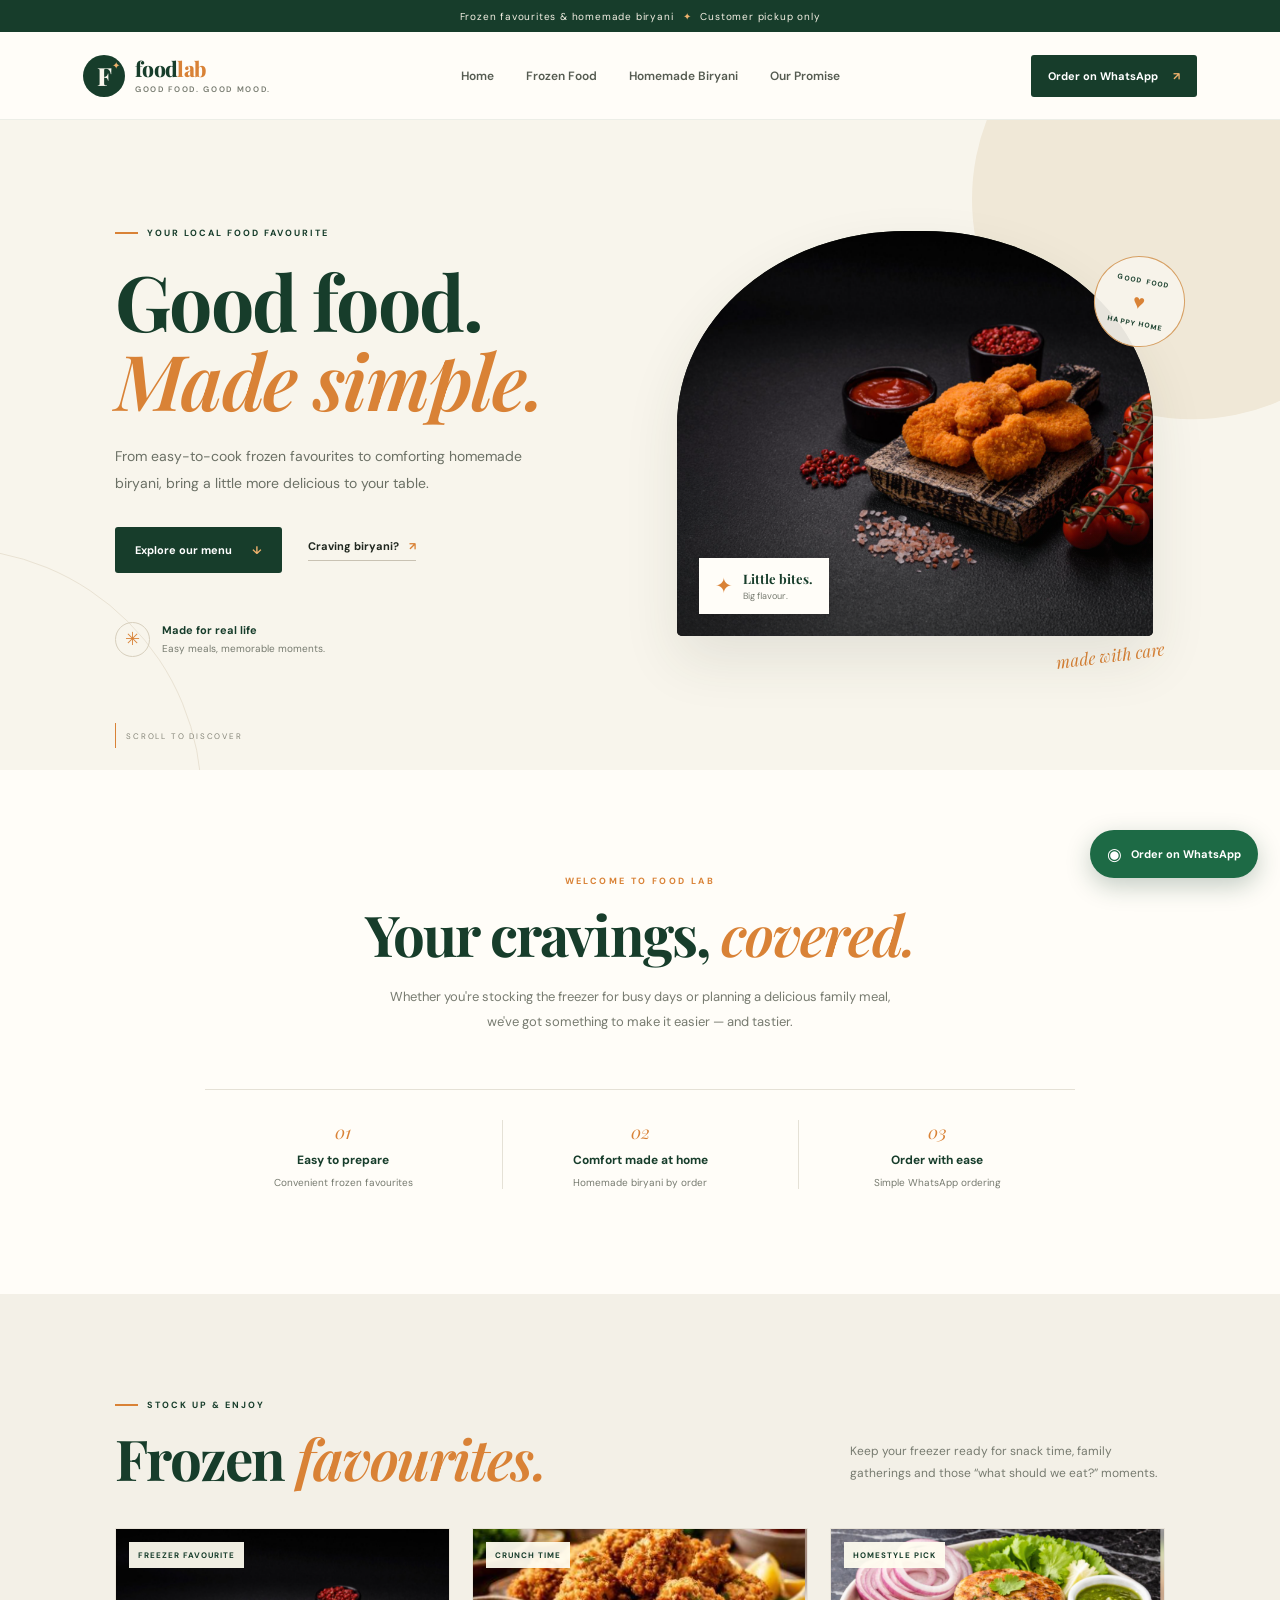
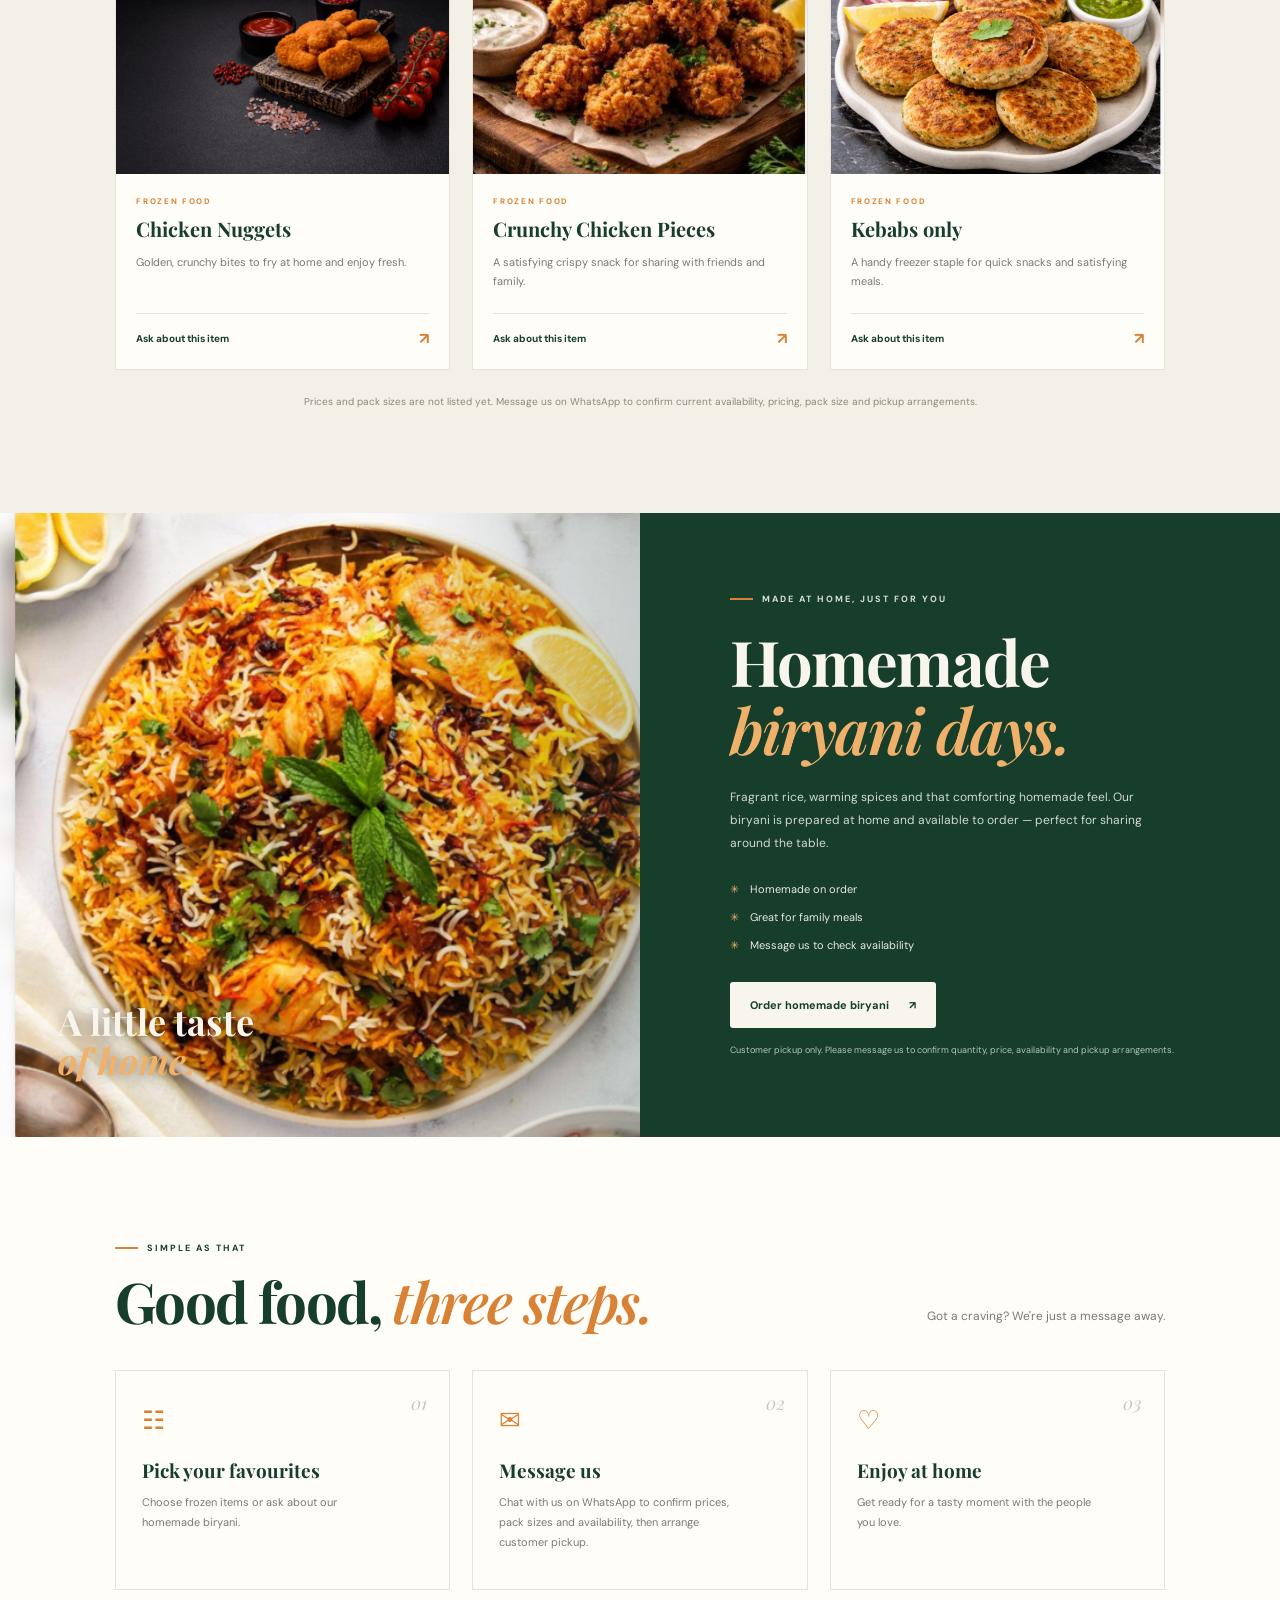
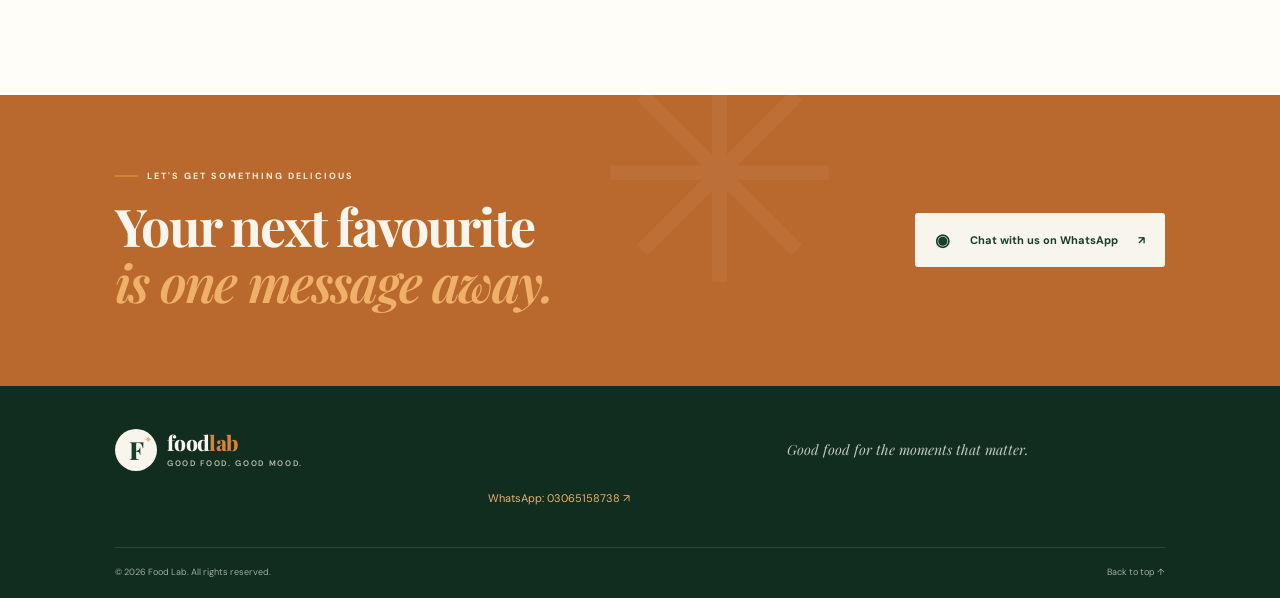
==== index.html @ 62dfb40b "Update index.html" ====
<!DOCTYPE html>
<html lang="en">
<head>
  <meta charset="UTF-8" />
  <meta name="viewport" content="width=device-width, initial-scale=1.0" />
  <meta name="theme-color" content="#173d2b" />
  <meta name="description" content="Food Lab — delicious frozen favourites and homemade biryani, made with care." />
  <title>Food Lab | Frozen Favourites & Homemade Biryani</title>
  <link rel="preconnect" href="https://fonts.googleapis.com">
  <link rel="preconnect" href="https://fonts.gstatic.com" crossorigin>
  <link href="https://fonts.googleapis.com/css2?family=DM+Sans:wght@400;500;600;700&family=Playfair+Display:wght@600;700;800&display=swap" rel="stylesheet">
  <link rel="stylesheet" href="style.css" />
  <script src="script.js" defer></script>
</head>
<body>
  <div class="announcement">Frozen favourites & homemade biryani <span>✦</span> Customer pickup only</div>
  <header class="site-header" id="top">
    <a class="brand" href="#top" aria-label="Food Lab home"><span class="brand-mark">F<span>✦</span></span><span class="brand-name">food<span>lab</span><small>GOOD FOOD. GOOD MOOD.</small></span></a>
    <button class="menu-toggle" aria-label="Open navigation" aria-expanded="false"><span></span><span></span><span></span></button>
    <nav class="nav-links" aria-label="Main navigation"><a href="#home">Home</a><a href="#frozen">Frozen Food</a><a href="#biryani">Homemade Biryani</a><a href="#about">Our Promise</a></nav>
    <a class="nav-order" href="https://wa.me/923065158738?text=Hi%20Food%20Lab!%20I%27d%20like%20to%20ask%20about%20products%20and%20arrange%20customer%20pickup." target="_blank" rel="noopener">Order on WhatsApp <span>↗</span></a>
  </header>

  <main>
    <section class="hero" id="home">
      <div class="hero-glow"></div><div class="hero-copy reveal">
        <p class="eyebrow"><span></span> YOUR LOCAL FOOD FAVOURITE</p>
        <h1>Good food.<br><em>Made simple.</em></h1>
        <p class="hero-text">From easy-to-cook frozen favourites to comforting homemade biryani, bring a little more delicious to your table.</p>
        <div class="hero-actions"><a class="btn btn-primary" href="#frozen">Explore our menu <span>↓</span></a><a class="text-link" href="#biryani">Craving biryani? <span>↗</span></a></div>
        <div class="hero-notes"><div class="note-icon">✳</div><p><strong>Made for real life</strong><br><span>Easy meals, memorable moments.</span></p></div>
      </div>
      <div class="hero-visual reveal"><div class="hero-image-wrap"><img src="assets/frozen-nuggets.png" alt="Golden crispy frozen chicken bites ready to cook"><div class="image-tag"><span>✦</span><div><strong>Little bites.</strong><small>Big flavour.</small></div></div></div><div class="floating-stamp"><span>GOOD FOOD</span><b>♥</b><span>HAPPY HOME</span></div><div class="hero-scribble">made with care</div></div>
      <a class="scroll-cue" href="#frozen"><span></span> SCROLL TO DISCOVER</a>
    </section>

    <section class="intro section-pad" id="about"><div class="intro-kicker reveal">WELCOME TO FOOD LAB</div><h2 class="reveal">Your cravings, <em>covered.</em></h2><p class="intro-text reveal">Whether you're stocking the freezer for busy days or planning a delicious family meal, we've got something to make it easier — and tastier.</p><div class="value-row reveal"><div><span>01</span><strong>Easy to prepare</strong><small>Convenient frozen favourites</small></div><div><span>02</span><strong>Comfort made at home</strong><small>Homemade biryani by order</small></div><div><span>03</span><strong>Order with ease</strong><small>Simple WhatsApp ordering</small></div></div></section>

    <section class="products section-pad" id="frozen"><div class="section-heading reveal"><div><p class="eyebrow"><span></span> STOCK UP & ENJOY</p><h2>Frozen <em>favourites.</em></h2></div><p>Keep your freezer ready for snack time, family gatherings and those “what should we eat?” moments.</p></div>
      <div class="product-grid">
        <article class="product-card reveal"><div class="product-image"><img src="assets/frozen-nuggets.png" alt="Golden crispy frozen nuggets"><span class="product-label">FREEZER FAVOURITE</span></div><div class="product-info"><div><p class="product-type">FROZEN FOOD</p><h3>Chicken Nuggets</h3></div><p class="product-desc">Golden, crunchy bites to fry at home and enjoy fresh.</p><a class="product-order" href="https://wa.me/923065158738?text=Hi%20Food%20Lab!%20I%27m%20interested%20in%20Chicken%20Nuggets." target="_blank" rel="noopener">Ask about this item <span>↗</span></a></div></article>
        <article class="product-card reveal"><div class="product-image"><img src="assets/frozen-bites.png" alt="Golden breaded chicken pieces"><span class="product-label">CRUNCH TIME</span></div><div class="product-info"><div><p class="product-type">FROZEN FOOD</p><h3>Crunchy Chicken Pieces</h3></div><p class="product-desc">A satisfying crispy snack for sharing with friends and family.</p><a class="product-order" href="https://wa.me/923065158738?text=Hi%20Food%20Lab!%20I%27m%20interested%20in%20Crunchy%20Chicken%20Pieces." target="_blank" rel="noopener">Ask about this item <span>↗</span></a></div></article>
        <article class="product-card reveal"><div class="product-image"><img src="assets/frozen-kebabs.png" alt="Homestyle kebabs with fresh green chutney"><span class="product-label">HOMESTYLE PICK</span></div><div class="product-info"><div><p class="product-type">FROZEN FOOD</p><h3>Kebabs only</h3></div><p class="product-desc">A handy freezer staple for quick snacks and satisfying meals.</p><a class="product-order" href="https://wa.me/923065158738?text=Hi%20Food%20Lab!%20I%27m%20interested%20in%20Kebabs%20only." target="_blank" rel="noopener">Ask about this item <span>↗</span></a></div></article>
      </div><p class="price-note reveal">Prices and pack sizes are not listed yet. Message us on WhatsApp to confirm current availability, pricing, pack size and pickup arrangements.</p>
    </section>

    <section class="biryani-section" id="biryani"><div class="biryani-image reveal"><img src="assets/homemade-biryani.png" alt="Homemade chicken biryani with fragrant rice, herbs and lemon"><div class="biryani-image-note">A little taste<br><em>of home.</em></div></div><div class="biryani-copy reveal"><p class="eyebrow eyebrow-light"><span></span> MADE AT HOME, JUST FOR YOU</p><h2>Homemade<br><em>biryani days.</em></h2><p>Fragrant rice, warming spices and that comforting homemade feel. Our biryani is prepared at home and available to order — perfect for sharing around the table.</p><ul class="biryani-points"><li><span>✳</span> Homemade on order</li><li><span>✳</span> Great for family meals</li><li><span>✳</span> Message us to check availability</li></ul><a class="btn btn-cream" href="https://wa.me/923065158738?text=Hi%20Food%20Lab!%20I%27d%20like%20to%20ask%20about%20homemade%20biryani.%20Please%20share%20availability%20and%20prices." target="_blank" rel="noopener">Order homemade biryani <span>↗</span></a><small class="order-note">Customer pickup only. Please message us to confirm quantity, price, availability and pickup arrangements.</small></div></section>

    <section class="how section-pad"><div class="section-heading reveal"><div><p class="eyebrow"><span></span> SIMPLE AS THAT</p><h2>Good food, <em>three steps.</em></h2></div><p>Got a craving? We're just a message away.</p></div><div class="steps-grid"><div class="step reveal"><span class="step-number">01</span><div class="step-icon">☷</div><h3>Pick your favourites</h3><p>Choose frozen items or ask about our homemade biryani.</p></div><div class="step reveal"><span class="step-number">02</span><div class="step-icon">✉</div><h3>Message us</h3><p>Chat with us on WhatsApp to confirm prices, pack sizes and availability, then arrange customer pickup.</p></div><div class="step reveal"><span class="step-number">03</span><div class="step-icon">♡</div><h3>Enjoy at home</h3><p>Get ready for a tasty moment with the people you love.</p></div></div></section>

    <section class="cta-band"><div class="cta-pattern">✳</div><div class="reveal"><p class="eyebrow eyebrow-light"><span></span> LET'S GET SOMETHING DELICIOUS</p><h2>Your next favourite<br><em>is one message away.</em></h2></div><a class="btn btn-cream reveal" href="https://wa.me/923065158738?text=Hi%20Food%20Lab!%20Can%20you%20share%20current%20prices%2C%20pack%20sizes%20and%20pickup%20details%3F" target="_blank" rel="noopener"><span class="wa-icon">◉</span> Chat with us on WhatsApp <span>↗</span></a></section>
  </main>
  <footer class="footer"><a class="brand brand-footer" href="#top"><span class="brand-mark">F<span>✦</span></span><span class="brand-name">food<span>lab</span><small>GOOD FOOD. GOOD MOOD.</small></span></a><p>Good food for the moments that matter.</p><a class="footer-phone" href="https://wa.me/923065158738" target="_blank" rel="noopener">WhatsApp: 03065158738 ↗</a><div class="footer-bottom"><span>© <span id="year"></span> Food Lab. All rights reserved.</span><a href="#top">Back to top ↑</a></div></footer>
  <a class="floating-whatsapp" href="https://wa.me/923065158738?text=Hi%20Food%20Lab!%20I%27d%20like%20to%20ask%20about%20products%20and%20arrange%20customer%20pickup." aria-label="Order on WhatsApp" target="_blank" rel="noopener"><span>◉</span><b>Order on WhatsApp</b></a>
</body>
</html>
---- style.css ----
:root{--green:#173d2b;--green-2:#24553b;--cream:#f8f5ec;--paper:#fffdf8;--orange:#d98236;--ink:#20271f;--muted:#777b70;--line:#e5e1d6;--serif:'Playfair Display',Georgia,serif;--sans:'DM Sans',Arial,sans-serif}*{box-sizing:border-box}html{scroll-behavior:smooth;scroll-padding-top:90px}body{margin:0;background:var(--paper);color:var(--ink);font-family:var(--sans);-webkit-font-smoothing:antialiased}a{color:inherit;text-decoration:none}.announcement{min-height:32px;background:var(--green);color:#f5f1e5;display:flex;align-items:center;justify-content:center;gap:9px;font-size:10px;letter-spacing:.08em;text-align:center;padding:7px 14px}.announcement span{color:#efb26d}.site-header{height:88px;display:flex;align-items:center;justify-content:space-between;padding:0 6.5%;background:rgba(255,253,248,.96);position:sticky;top:0;z-index:20;border-bottom:1px solid rgba(23,61,43,.08);backdrop-filter:blur(14px)}.brand{display:flex;align-items:center;gap:10px}.brand-mark{width:42px;height:42px;display:grid;place-items:center;border-radius:50%;background:var(--green);color:var(--cream);font:800 25px var(--serif);position:relative}.brand-mark span{font:10px var(--sans);color:#efb26d;position:absolute;right:5px;top:4px}.brand-name{font:800 21px var(--serif);letter-spacing:-.7px;line-height:1;color:var(--green)}.brand-name>span{color:var(--orange)}.brand-name small{display:block;font:600 8px var(--sans);letter-spacing:1.65px;margin-top:5px;color:#777b70}.nav-links{display:flex;gap:32px;align-items:center}.nav-links a{font-size:12px;font-weight:600;color:#555b51;transition:color .25s}.nav-links a:hover{color:var(--orange)}.nav-order{background:var(--green);color:white;padding:14px 17px;border-radius:3px;font-size:11px;font-weight:700;transition:background .25s,transform .25s}.nav-order:hover,.btn-primary:hover{background:#2b6041;transform:translateY(-2px)}.nav-order span{margin-left:12px;color:#efb26d}.menu-toggle{display:none;background:none;border:0}.hero{min-height:650px;background:var(--cream);padding:75px 9% 80px;display:grid;grid-template-columns:1fr 1fr;align-items:center;gap:7%;position:relative;overflow:hidden}.hero:before{content:'';position:absolute;width:500px;height:500px;border:1px solid #e9e2d3;border-radius:50%;left:-300px;bottom:-280px}.hero-glow{position:absolute;width:440px;height:440px;border-radius:50%;background:#f0e8d7;right:0;top:0;transform:translate(30%,-32%)}.hero-copy,.hero-visual{position:relative;z-index:1}.eyebrow{display:flex;align-items:center;gap:9px;font-size:9px;font-weight:700;letter-spacing:2px;color:var(--green);margin:0 0 22px}.eyebrow>span{height:2px;width:23px;background:var(--orange)}h1,h2,h3,p{margin-top:0}h1,h2{font-family:var(--serif);font-weight:700;letter-spacing:-1.8px}h1{font-size:clamp(52px,6vw,82px);line-height:1.03;margin-bottom:24px;color:var(--green)}h1 em,h2 em{color:var(--orange);font-weight:600}.hero-text{max-width:430px;font-size:14px;line-height:1.9;color:#6b7065;margin-bottom:30px}.hero-actions{display:flex;align-items:center;gap:26px;flex-wrap:wrap}.btn{display:inline-flex;align-items:center;justify-content:center;gap:20px;padding:16px 20px;font-size:11px;font-weight:700;transition:all .25s;border-radius:3px}.btn-primary{background:var(--green);color:white}.btn-primary span{color:#efb26d}.text-link{font-size:11px;font-weight:700;border-bottom:1px solid #c9c2b3;padding:0 0 7px}.text-link span{color:var(--orange);margin-left:7px}.hero-notes{display:flex;align-items:center;gap:12px;margin-top:48px}.note-icon{width:35px;height:35px;display:grid;place-items:center;border:1px solid #d7cfbd;border-radius:50%;color:var(--orange);font-size:18px}.hero-notes p{margin:0;font-size:11px;line-height:1.7}.hero-notes strong{color:var(--green)}.hero-notes p span{color:var(--muted);font-size:10px}.hero-visual{max-width:510px;justify-self:end;width:100%;padding:12px 12px 30px 0}.hero-image-wrap{position:relative;z-index:1;height:405px;border-radius:48% 48% 5px 5px;overflow:hidden;background:#20251f;box-shadow:0 24px 55px #343a2a1a}.hero-image-wrap:after{content:'';position:absolute;inset:0;background:linear-gradient(0deg,#0c160c40,transparent 45%);pointer-events:none}.hero-image-wrap img{width:100%;height:100%;object-fit:cover;transition:transform 1s cubic-bezier(.2,.7,.2,1);animation:heroDrift 18s ease-in-out infinite alternate}.hero-image-wrap:hover img{transform:scale(1.05)}@keyframes heroDrift{0%{transform:scale(1.02) translateX(-.5%)}100%{transform:scale(1.12) translateX(1.5%)}}.image-tag{position:absolute;z-index:2;bottom:22px;left:22px;background:var(--paper);padding:12px 16px;display:flex;gap:10px;align-items:center;box-shadow:0 8px 22px #0002}.image-tag>span{color:var(--orange);font-size:21px}.image-tag strong,.image-tag small{display:block}.image-tag strong{font:700 13px var(--serif);color:var(--green)}.image-tag small{font-size:9px;color:var(--muted);margin-top:3px}.floating-stamp{position:absolute;right:-20px;top:37px;z-index:2;width:91px;height:91px;border:1px solid #d7a064;border-radius:50%;display:flex;flex-direction:column;align-items:center;justify-content:center;gap:4px;background:#f8f5eced;color:var(--green);font-size:7px;font-weight:700;letter-spacing:1.2px;transform:rotate(11deg)}.floating-stamp b{font-size:20px;color:var(--orange)}.hero-scribble{position:absolute;right:0;bottom:0;font:italic 17px var(--serif);color:var(--orange);transform:rotate(-7deg)}.scroll-cue{position:absolute;bottom:22px;left:9%;font-size:8px;letter-spacing:1.8px;color:#858579;display:flex;align-items:center;gap:10px}.scroll-cue span{height:25px;width:1px;background:var(--orange)}.section-pad{padding:105px 9%}.intro{text-align:center;background:var(--paper)}.intro-kicker{font-size:9px;font-weight:700;letter-spacing:2.4px;color:var(--orange);margin-bottom:15px}.intro h2,.section-heading h2{font-size:clamp(38px,4.4vw,57px);line-height:1.12;color:var(--green);margin-bottom:20px}.intro-text{max-width:530px;margin:0 auto;color:var(--muted);font-size:13px;line-height:1.9}.value-row{display:grid;grid-template-columns:repeat(3,1fr);max-width:870px;margin:55px auto 0;border-top:1px solid var(--line);padding-top:30px;gap:20px}.value-row>div{display:flex;flex-direction:column;gap:8px}.value-row>div+div{border-left:1px solid var(--line)}.value-row span{font:italic 18px var(--serif);color:var(--orange)}.value-row strong{font-size:12px;color:var(--green)}.value-row small{font-size:10px;color:var(--muted)}.products{background:#f3f0e7}.section-heading{display:flex;align-items:end;justify-content:space-between;gap:40px;margin-bottom:38px}.section-heading .eyebrow{margin-bottom:15px}.section-heading h2{margin:0}.section-heading>p{max-width:315px;font-size:12px;line-height:1.8;color:var(--muted);margin-bottom:5px}.product-grid{display:grid;grid-template-columns:repeat(3,minmax(0,1fr));gap:22px}.product-card{background:var(--paper);border:1px solid #e8e3d8;transition:transform .35s,box-shadow .35s;min-width:0}.product-card:hover{transform:translateY(-7px);box-shadow:0 18px 38px #233b2512}.product-image{height:245px;position:relative;overflow:hidden;background:#ddd}.product-image img{width:100%;height:100%;object-fit:cover;transition:transform .7s}.product-card:hover .product-image img{transform:scale(1.06)}.product-label{position:absolute;left:13px;top:13px;background:#fffdf0eF;color:var(--green);font-size:8px;letter-spacing:1px;font-weight:700;padding:8px 9px}.product-info{padding:22px 20px 20px}.product-type{font-size:8px;letter-spacing:1.7px;color:var(--orange);font-weight:700;margin-bottom:9px}.product-info h3{font:700 20px var(--serif);color:var(--green);margin-bottom:11px}.product-desc{font-size:11px;line-height:1.8;color:var(--muted);min-height:40px;margin-bottom:20px}.product-order{display:flex;justify-content:space-between;align-items:center;padding-top:14px;border-top:1px solid var(--line);font-size:10px;font-weight:700;color:var(--green)}.product-order span{color:var(--orange);font-size:16px;transition:transform .2s}.product-order:hover span{transform:translate(3px,-3px)}.price-note{text-align:center;font-size:10px;color:#898a7e;margin:25px 0 0}.biryani-section{display:grid;grid-template-columns:1fr 1fr;background:var(--green);color:#f8f5ec;min-height:570px}.biryani-image{min-height:570px;position:relative;overflow:hidden}.biryani-image:after{content:'';position:absolute;inset:0;background:linear-gradient(90deg,transparent 60%,#173d2b35)}.biryani-image img{width:100%;height:100%;position:absolute;inset:0;object-fit:cover;transition:transform 1.1s}.biryani-image:hover img{transform:scale(1.045)}.biryani-image-note{position:absolute;z-index:2;left:9%;bottom:9%;font:700 36px/1.1 var(--serif);text-shadow:0 2px 15px #0006}.biryani-image-note em{color:#f0b16a}.biryani-copy{padding:80px clamp(35px,7vw,100px);align-self:center}.eyebrow-light{color:#d8dfd2}.biryani-copy h2,.cta-band h2{font-size:clamp(42px,5vw,63px);line-height:1.08;margin-bottom:23px;color:var(--cream)}.biryani-copy h2 em,.cta-band h2 em{color:#efb16a}.biryani-copy>p:not(.eyebrow){font-size:12px;line-height:1.95;color:#d2d9cf;max-width:440px}.biryani-points{padding:0;list-style:none;margin:26px 0 30px;display:grid;gap:14px}.biryani-points li{font-size:11px;color:#e8e9de;display:flex;align-items:center;gap:11px}.biryani-points span{color:#efb16a}.btn-cream{background:var(--cream);color:var(--green)}.btn-cream:hover{background:#fff;transform:translateY(-2px)}.order-note{display:block;color:#b7c5b7;font-size:9px;margin-top:15px;line-height:1.6}.how{background:var(--paper)}.steps-grid{display:grid;grid-template-columns:repeat(3,1fr);gap:22px}.step{padding:26px 26px 30px;border:1px solid var(--line);position:relative;min-height:220px;transition:border-color .3s,transform .3s}.step:hover{border-color:#d3a06b;transform:translateY(-4px)}.step-number{position:absolute;right:22px;top:20px;color:#c9c4b8;font:italic 18px var(--serif)}.step-icon{font-size:26px;color:var(--orange);margin:6px 0 20px}.step h3{font:700 19px var(--serif);color:var(--green);margin-bottom:10px}.step p{font-size:11px;line-height:1.8;color:var(--muted);margin:0;max-width:240px}.cta-band{position:relative;overflow:hidden;padding:75px 9%;background:#b9692e;display:flex;align-items:center;justify-content:space-between;gap:30px;color:var(--cream)}.cta-band .eyebrow{color:#fff0dc;margin-bottom:16px}.cta-band h2{font-size:clamp(34px,4.3vw,52px);margin:0}.cta-band .btn{flex-shrink:0}.wa-icon{font-size:17px}.cta-pattern{position:absolute;right:34%;top:-65px;font-size:300px;line-height:1;color:#ffffff0b;pointer-events:none}.footer{padding:43px 9% 20px;background:#102d20;color:#f8f5ec;display:grid;grid-template-columns:1fr 1fr;align-items:center;gap:20px}.brand-footer .brand-mark{background:#f8f5ec;color:var(--green)}.brand-footer .brand-name{color:#f8f5ec}.brand-footer .brand-name small{color:#b5c0b2}.footer>p{font:italic 14px var(--serif);color:#c3cbbb;margin:0;text-align:center}.footer-phone{justify-self:end;font-size:11px;color:#f0b16a}.footer-bottom{grid-column:1/-1;border-top:1px solid #ffffff20;margin-top:22px;padding-top:18px;display:flex;justify-content:space-between;color:#9eae9f;font-size:9px}.footer-bottom a:hover{color:#efb16a}.floating-whatsapp{position:fixed;z-index:15;right:22px;bottom:22px;background:#1d6a45;color:white;border-radius:40px;display:flex;align-items:center;gap:9px;padding:13px 17px;box-shadow:0 8px 24px #153e2d40;font-size:11px;transition:transform .25s,box-shadow .25s}.floating-whatsapp:hover{transform:translateY(-3px);box-shadow:0 12px 30px #153e2d50}.floating-whatsapp span{font-size:17px}.reveal{opacity:0;transform:translateY(22px);transition:opacity .7s ease,transform .7s cubic-bezier(.2,.7,.2,1)}.reveal.is-visible{opacity:1;transform:translateY(0)}.product-card:nth-child(2),.step:nth-child(2){transition-delay:.1s}.product-card:nth-child(3),.step:nth-child(3){transition-delay:.2s}@media(max-width:1000px){.site-header{padding:0 4%}.nav-links{gap:17px}.hero{padding-left:6%;padding-right:6%;gap:5%}.hero-image-wrap{height:355px}.section-pad{padding:80px 6%}.product-image{height:205px}.biryani-copy{padding:60px 7%}.cta-band{padding-left:6%;padding-right:6%}}@media(max-width:760px){.announcement{font-size:9px}.site-header{height:72px;padding:0 5%}.brand-mark{width:37px;height:37px}.brand-name{font-size:19px}.menu-toggle{display:flex;flex-direction:column;gap:5px;margin-left:auto;margin-right:15px;padding:10px}.menu-toggle span{display:block;width:21px;height:2px;background:var(--green);transition:transform .25s}.menu-toggle[aria-expanded=true] span:first-child{transform:translateY(7px) rotate(45deg)}.menu-toggle[aria-expanded=true] span:nth-child(2){opacity:0}.menu-toggle[aria-expanded=true] span:last-child{transform:translateY(-7px) rotate(-45deg)}.nav-links{position:absolute;top:71px;left:0;right:0;background:var(--paper);padding:0 6%;display:flex;flex-direction:column;align-items:stretch;gap:0;max-height:0;overflow:hidden;transition:max-height .35s,padding .35s;box-shadow:0 15px 20px #152d1b08}.nav-links.open{max-height:300px;padding:12px 6% 22px}.nav-links a{padding:14px 0;border-bottom:1px solid var(--line)}.nav-order{font-size:0;padding:12px}.nav-order span{font-size:16px;margin:0}.hero{grid-template-columns:1fr;padding:58px 7% 72px;gap:35px}.hero-copy{max-width:570px}.hero h1{font-size:clamp(53px,12vw,75px)}.hero-text{font-size:13px}.hero-visual{justify-self:center;max-width:470px;padding-right:10px}.hero-image-wrap{height:350px}.floating-stamp{right:-5px}.scroll-cue{left:7%}.section-pad{padding:70px 7%}.intro h2,.section-heading h2{font-size:42px}.value-row{gap:10px;margin-top:38px}.value-row strong{font-size:10px}.value-row small{font-size:9px;line-height:1.5}.section-heading{align-items:start;flex-direction:column;gap:15px}.section-heading>p{max-width:470px}.product-grid{grid-template-columns:1fr 1fr;gap:15px}.product-card:last-child{grid-column:1/-1;display:grid;grid-template-columns: .9fr 1fr}.product-card:last-child .product-image{height:100%;min-height:240px}.product-image{height:210px}.product-info{padding:17px 15px}.product-info h3{font-size:18px}.product-desc{font-size:10px}.biryani-section{grid-template-columns:1fr}.biryani-image{min-height:380px}.biryani-copy{padding:58px 8% 65px}.biryani-copy h2{font-size:53px}.steps-grid{gap:12px}.step{padding:20px 16px;min-height:220px}.step h3{font-size:16px}.step p{font-size:10px}.cta-band{padding:60px 7%;align-items:flex-start;flex-direction:column}.cta-band h2{font-size:43px}.footer{padding-left:7%;padding-right:7%}}@media(max-width:480px){.hero{padding-top:45px}.hero-actions{gap:18px}.btn{padding:15px 16px}.hero-image-wrap{height:285px}.hero-notes{margin-top:35px}.value-row{grid-template-columns:1fr;gap:17px;text-align:left;max-width:270px}.value-row>div{display:grid;grid-template-columns:28px 1fr;gap:4px 10px}.value-row>div+div{border-left:0}.value-row span{grid-row:span 2}.value-row small{grid-column:2}.product-grid{grid-template-columns:1fr}.product-card:last-child{grid-column:auto;display:block}.product-card:last-child .product-image{height:230px;min-height:0}.product-image{height:245px}.product-info{padding:20px}.product-info h3{font-size:21px}.product-desc{font-size:11px;min-height:0}.biryani-image{min-height:310px}.biryani-copy h2{font-size:48px}.steps-grid{grid-template-columns:1fr}.step{min-height:0;padding:24px}.step-icon{margin-bottom:15px}.step p{max-width:100%;font-size:11px}.cta-band h2{font-size:37px}.footer{grid-template-columns:1fr;gap:20px;text-align:center;justify-items:center}.footer>p{text-align:center}.footer-phone{justify-self:center}.footer-bottom{width:100%;gap:12px}.floating-whatsapp{right:12px;bottom:12px;padding:12px 15px}.floating-whatsapp b{font-size:10px}}@media(prefers-reduced-motion:reduce){html{scroll-behavior:auto}*,*:before,*:after{animation-duration:.01ms!important;animation-iteration-count:1!important;transition-duration:.01ms!important}.reveal{opacity:1;transform:none}}

.product-price{display:flex;align-items:center;justify-content:space-between;gap:10px;margin:0 0 8px;color:var(--muted);font-size:11px}.product-price strong{font-size:16px;color:var(--orange);font-weight:700}.biryani-price{font:700 24px var(--serif)!important;color:#efb16a!important;margin:-8px 0 18px!important}
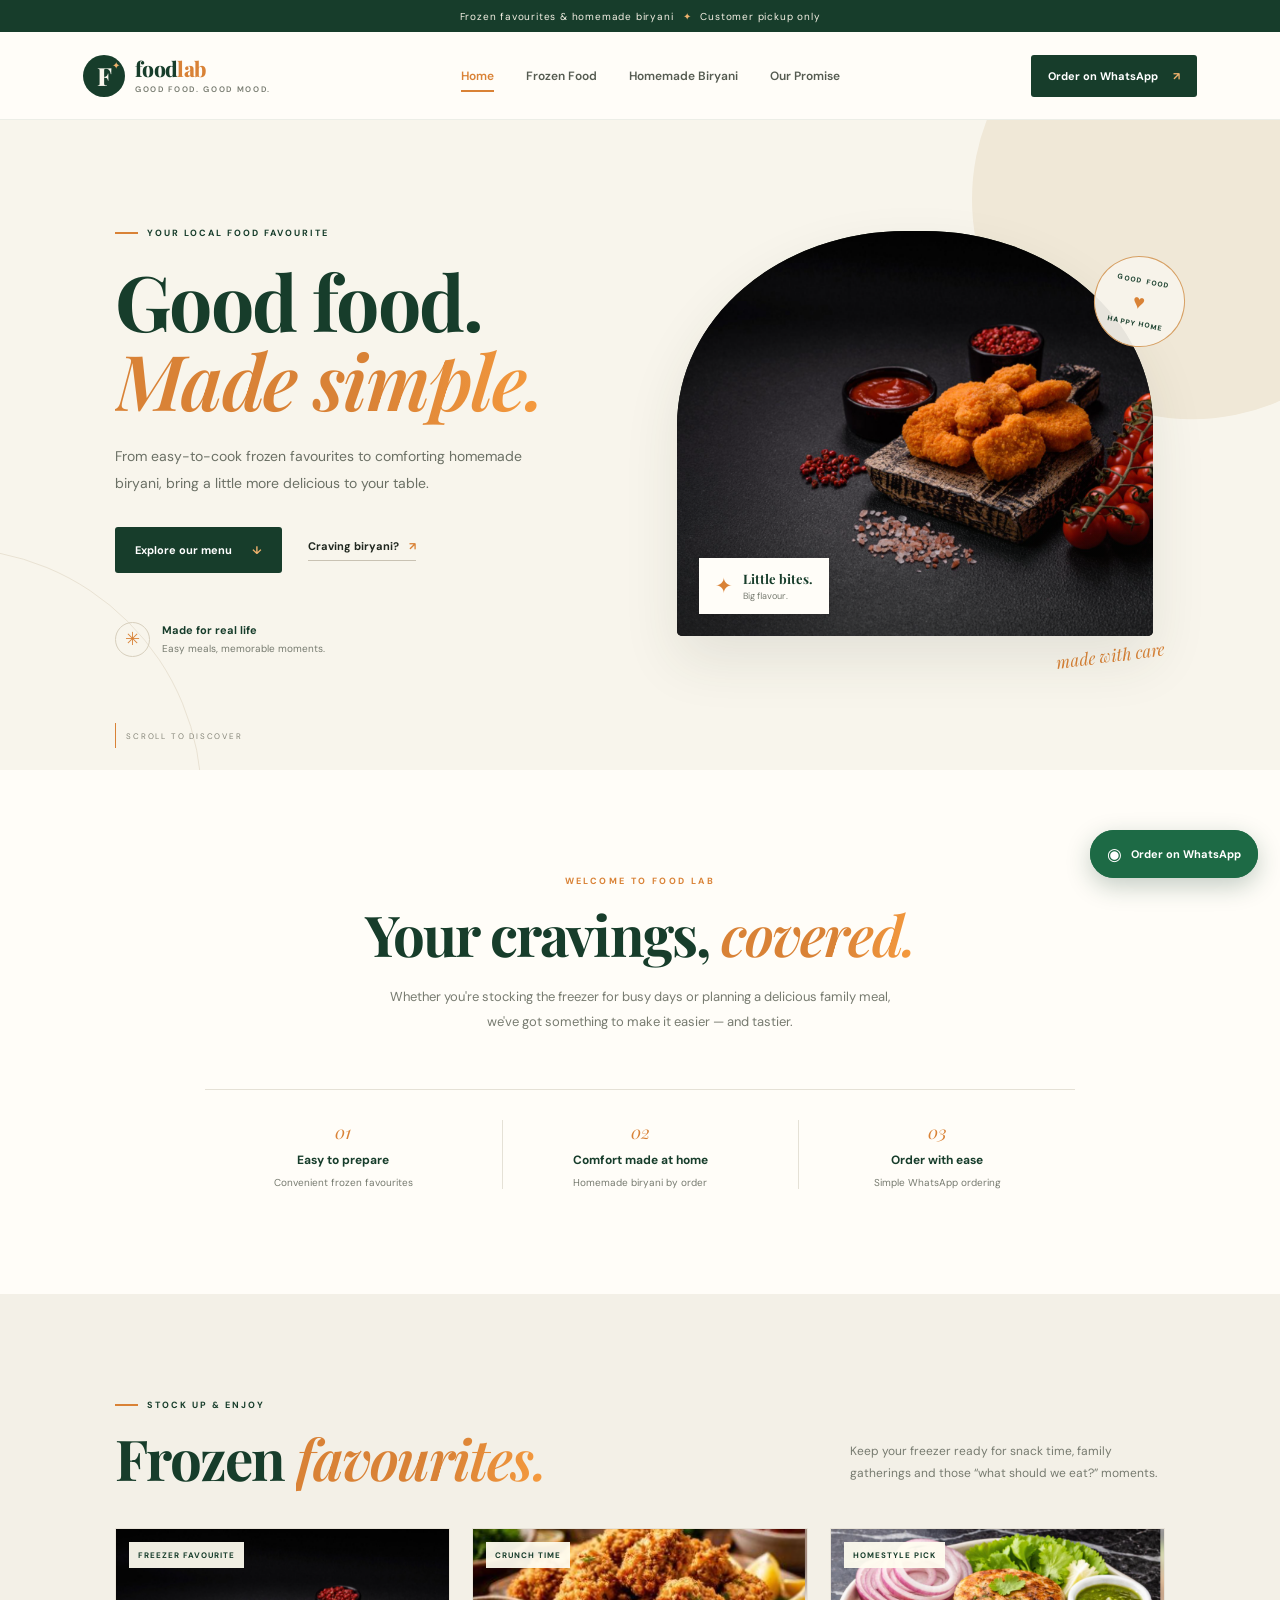
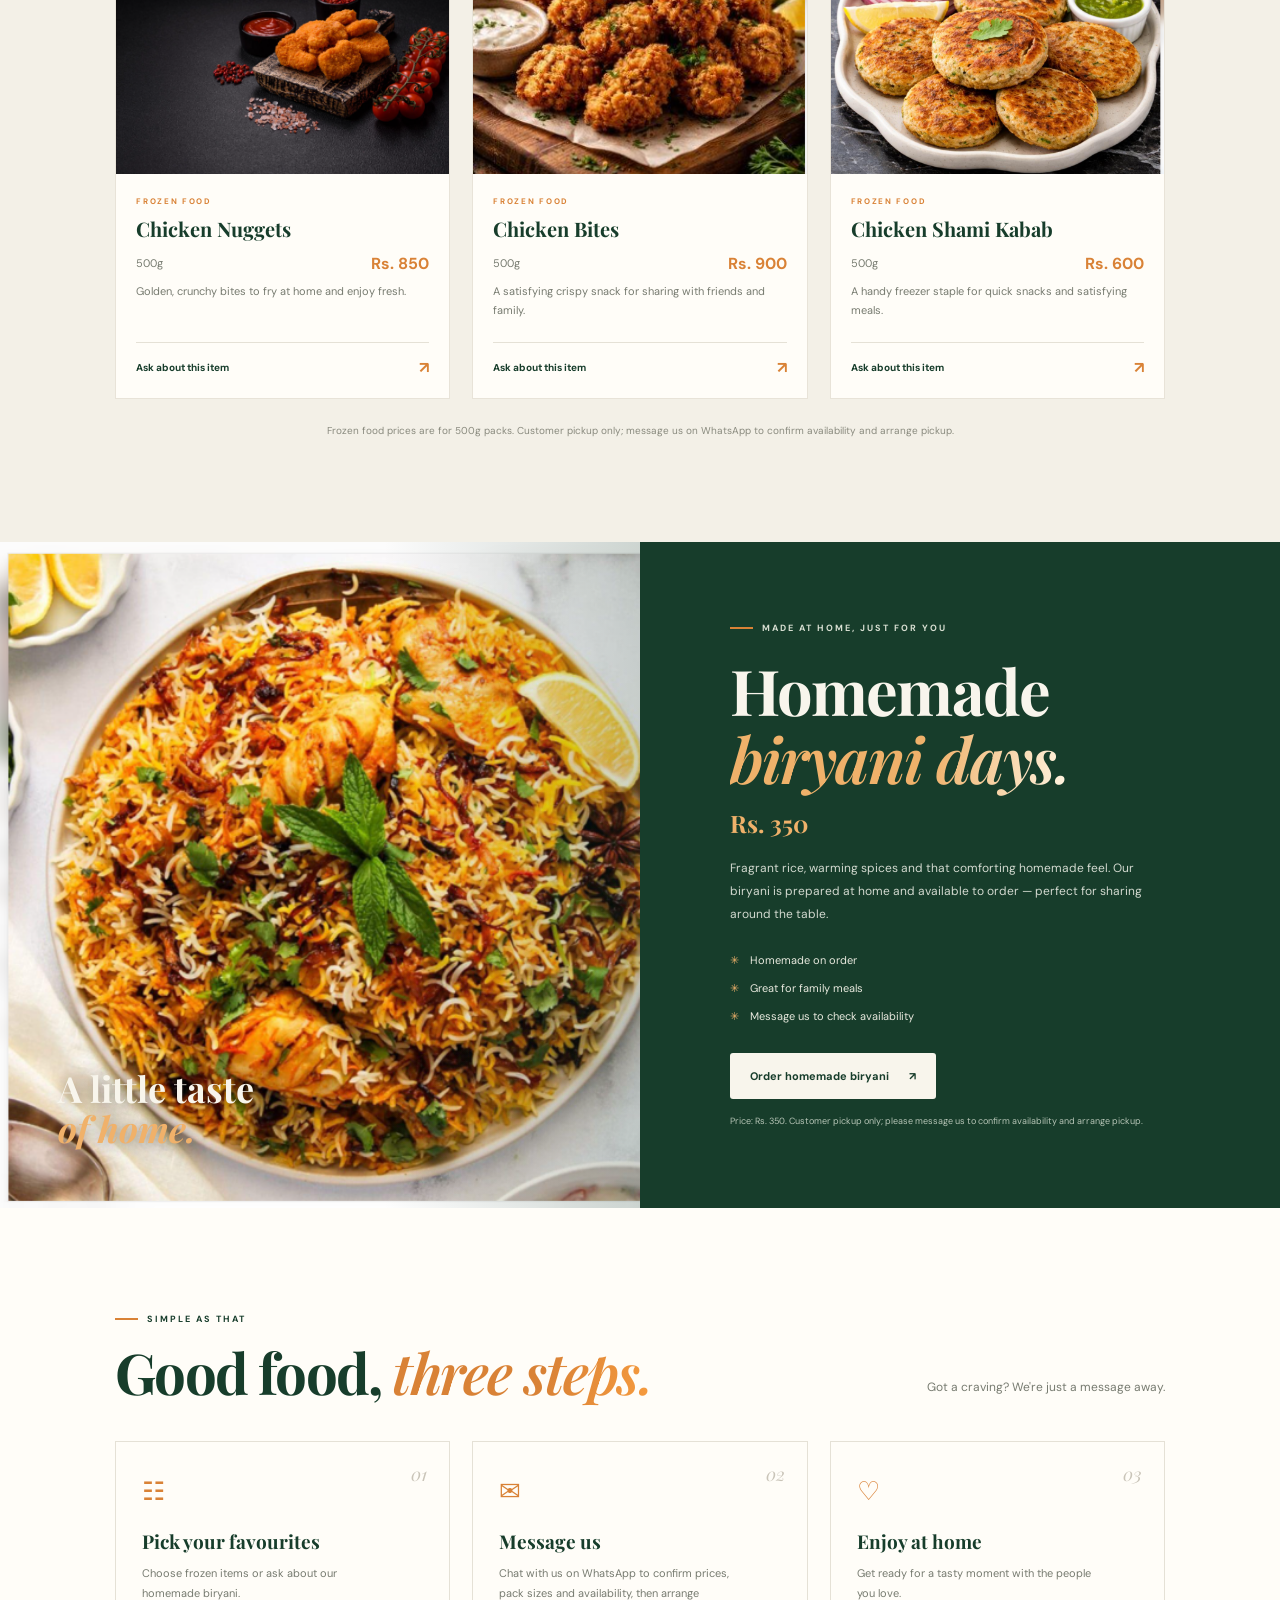
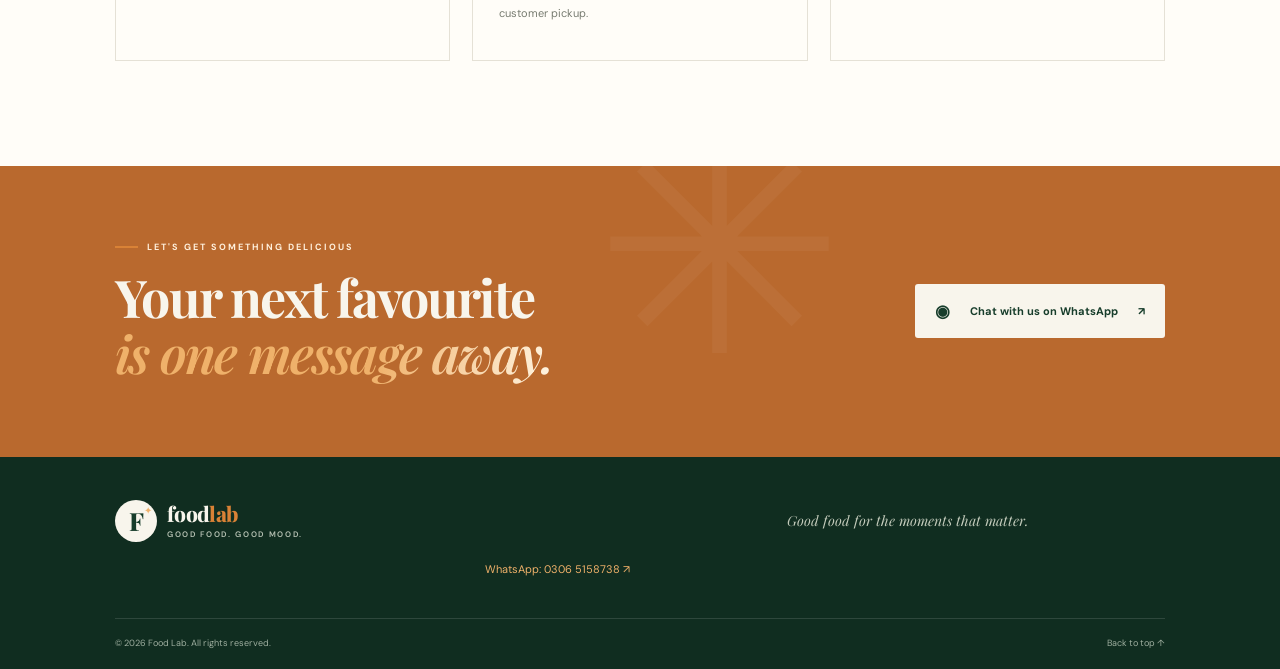
==== commit f661b08a: "Rename index (1).html to index.html" ====
--- a/index.html
+++ b/index.html
@@ -9,8 +9,263 @@
   <link rel="preconnect" href="https://fonts.googleapis.com">
   <link rel="preconnect" href="https://fonts.gstatic.com" crossorigin>
   <link href="https://fonts.googleapis.com/css2?family=DM+Sans:wght@400;500;600;700&family=Playfair+Display:wght@600;700;800&display=swap" rel="stylesheet">
-  <link rel="stylesheet" href="style.css" />
-  <script src="script.js" defer></script>
+  <style>
+:root{--green:#173d2b;--green-2:#24553b;--cream:#f8f5ec;--paper:#fffdf8;--orange:#d98236;--ink:#20271f;--muted:#777b70;--line:#e5e1d6;--serif:'Playfair Display',Georgia,serif;--sans:'DM Sans',Arial,sans-serif}*{box-sizing:border-box}html{scroll-behavior:smooth;scroll-padding-top:90px}body{margin:0;background:var(--paper);color:var(--ink);font-family:var(--sans);-webkit-font-smoothing:antialiased}a{color:inherit;text-decoration:none}.announcement{min-height:32px;background:var(--green);color:#f5f1e5;display:flex;align-items:center;justify-content:center;gap:9px;font-size:10px;letter-spacing:.08em;text-align:center;padding:7px 14px}.announcement span{color:#efb26d}.site-header{height:88px;display:flex;align-items:center;justify-content:space-between;padding:0 6.5%;background:rgba(255,253,248,.96);position:sticky;top:0;z-index:20;border-bottom:1px solid rgba(23,61,43,.08);backdrop-filter:blur(14px)}.brand{display:flex;align-items:center;gap:10px}.brand-mark{width:42px;height:42px;display:grid;place-items:center;border-radius:50%;background:var(--green);color:var(--cream);font:800 25px var(--serif);position:relative}.brand-mark span{font:10px var(--sans);color:#efb26d;position:absolute;right:5px;top:4px}.brand-name{font:800 21px var(--serif);letter-spacing:-.7px;line-height:1;color:var(--green)}.brand-name>span{color:var(--orange)}.brand-name small{display:block;font:600 8px var(--sans);letter-spacing:1.65px;margin-top:5px;color:#777b70}.nav-links{display:flex;gap:32px;align-items:center}.nav-links a{font-size:12px;font-weight:600;color:#555b51;transition:color .25s}.nav-links a:hover{color:var(--orange)}.nav-order{background:var(--green);color:white;padding:14px 17px;border-radius:3px;font-size:11px;font-weight:700;transition:background .25s,transform .25s}.nav-order:hover,.btn-primary:hover{background:#2b6041;transform:translateY(-2px)}.nav-order span{margin-left:12px;color:#efb26d}.menu-toggle{display:none;background:none;border:0}.hero{min-height:650px;background:var(--cream);padding:75px 9% 80px;display:grid;grid-template-columns:1fr 1fr;align-items:center;gap:7%;position:relative;overflow:hidden}.hero:before{content:'';position:absolute;width:500px;height:500px;border:1px solid #e9e2d3;border-radius:50%;left:-300px;bottom:-280px}.hero-glow{position:absolute;width:440px;height:440px;border-radius:50%;background:#f0e8d7;right:0;top:0;transform:translate(30%,-32%)}.hero-copy,.hero-visual{position:relative;z-index:1}.eyebrow{display:flex;align-items:center;gap:9px;font-size:9px;font-weight:700;letter-spacing:2px;color:var(--green);margin:0 0 22px}.eyebrow>span{height:2px;width:23px;background:var(--orange)}h1,h2,h3,p{margin-top:0}h1,h2{font-family:var(--serif);font-weight:700;letter-spacing:-1.8px}h1{font-size:clamp(52px,6vw,82px);line-height:1.03;margin-bottom:24px;color:var(--green)}h1 em,h2 em{color:var(--orange);font-weight:600}.hero-text{max-width:430px;font-size:14px;line-height:1.9;color:#6b7065;margin-bottom:30px}.hero-actions{display:flex;align-items:center;gap:26px;flex-wrap:wrap}.btn{display:inline-flex;align-items:center;justify-content:center;gap:20px;padding:16px 20px;font-size:11px;font-weight:700;transition:all .25s;border-radius:3px}.btn-primary{background:var(--green);color:white}.btn-primary span{color:#efb26d}.text-link{font-size:11px;font-weight:700;border-bottom:1px solid #c9c2b3;padding:0 0 7px}.text-link span{color:var(--orange);margin-left:7px}.hero-notes{display:flex;align-items:center;gap:12px;margin-top:48px}.note-icon{width:35px;height:35px;display:grid;place-items:center;border:1px solid #d7cfbd;border-radius:50%;color:var(--orange);font-size:18px}.hero-notes p{margin:0;font-size:11px;line-height:1.7}.hero-notes strong{color:var(--green)}.hero-notes p span{color:var(--muted);font-size:10px}.hero-visual{max-width:510px;justify-self:end;width:100%;padding:12px 12px 30px 0}.hero-image-wrap{position:relative;z-index:1;height:405px;border-radius:48% 48% 5px 5px;overflow:hidden;background:#20251f;box-shadow:0 24px 55px #343a2a1a}.hero-image-wrap:after{content:'';position:absolute;inset:0;background:linear-gradient(0deg,#0c160c40,transparent 45%);pointer-events:none}.hero-image-wrap img{width:100%;height:100%;object-fit:cover;transition:transform 1s cubic-bezier(.2,.7,.2,1);animation:heroDrift 18s ease-in-out infinite alternate}.hero-image-wrap:hover img{transform:scale(1.05)}@keyframes heroDrift{0%{transform:scale(1.02) translateX(-.5%)}100%{transform:scale(1.12) translateX(1.5%)}}.image-tag{position:absolute;z-index:2;bottom:22px;left:22px;background:var(--paper);padding:12px 16px;display:flex;gap:10px;align-items:center;box-shadow:0 8px 22px #0002}.image-tag>span{color:var(--orange);font-size:21px}.image-tag strong,.image-tag small{display:block}.image-tag strong{font:700 13px var(--serif);color:var(--green)}.image-tag small{font-size:9px;color:var(--muted);margin-top:3px}.floating-stamp{position:absolute;right:-20px;top:37px;z-index:2;width:91px;height:91px;border:1px solid #d7a064;border-radius:50%;display:flex;flex-direction:column;align-items:center;justify-content:center;gap:4px;background:#f8f5eced;color:var(--green);font-size:7px;font-weight:700;letter-spacing:1.2px;transform:rotate(11deg)}.floating-stamp b{font-size:20px;color:var(--orange)}.hero-scribble{position:absolute;right:0;bottom:0;font:italic 17px var(--serif);color:var(--orange);transform:rotate(-7deg)}.scroll-cue{position:absolute;bottom:22px;left:9%;font-size:8px;letter-spacing:1.8px;color:#858579;display:flex;align-items:center;gap:10px}.scroll-cue span{height:25px;width:1px;background:var(--orange)}.section-pad{padding:105px 9%}.intro{text-align:center;background:var(--paper)}.intro-kicker{font-size:9px;font-weight:700;letter-spacing:2.4px;color:var(--orange);margin-bottom:15px}.intro h2,.section-heading h2{font-size:clamp(38px,4.4vw,57px);line-height:1.12;color:var(--green);margin-bottom:20px}.intro-text{max-width:530px;margin:0 auto;color:var(--muted);font-size:13px;line-height:1.9}.value-row{display:grid;grid-template-columns:repeat(3,1fr);max-width:870px;margin:55px auto 0;border-top:1px solid var(--line);padding-top:30px;gap:20px}.value-row>div{display:flex;flex-direction:column;gap:8px}.value-row>div+div{border-left:1px solid var(--line)}.value-row span{font:italic 18px var(--serif);color:var(--orange)}.value-row strong{font-size:12px;color:var(--green)}.value-row small{font-size:10px;color:var(--muted)}.products{background:#f3f0e7}.section-heading{display:flex;align-items:end;justify-content:space-between;gap:40px;margin-bottom:38px}.section-heading .eyebrow{margin-bottom:15px}.section-heading h2{margin:0}.section-heading>p{max-width:315px;font-size:12px;line-height:1.8;color:var(--muted);margin-bottom:5px}.product-grid{display:grid;grid-template-columns:repeat(3,minmax(0,1fr));gap:22px}.product-card{background:var(--paper);border:1px solid #e8e3d8;transition:transform .35s,box-shadow .35s;min-width:0}.product-card:hover{transform:translateY(-7px);box-shadow:0 18px 38px #233b2512}.product-image{height:245px;position:relative;overflow:hidden;background:#ddd}.product-image img{width:100%;height:100%;object-fit:cover;transition:transform .7s}.product-card:hover .product-image img{transform:scale(1.06)}.product-label{position:absolute;left:13px;top:13px;background:#fffdf0eF;color:var(--green);font-size:8px;letter-spacing:1px;font-weight:700;padding:8px 9px}.product-info{padding:22px 20px 20px}.product-type{font-size:8px;letter-spacing:1.7px;color:var(--orange);font-weight:700;margin-bottom:9px}.product-info h3{font:700 20px var(--serif);color:var(--green);margin-bottom:11px}.product-desc{font-size:11px;line-height:1.8;color:var(--muted);min-height:40px;margin-bottom:20px}.product-order{display:flex;justify-content:space-between;align-items:center;padding-top:14px;border-top:1px solid var(--line);font-size:10px;font-weight:700;color:var(--green)}.product-order span{color:var(--orange);font-size:16px;transition:transform .2s}.product-order:hover span{transform:translate(3px,-3px)}.price-note{text-align:center;font-size:10px;color:#898a7e;margin:25px 0 0}.biryani-section{display:grid;grid-template-columns:1fr 1fr;background:var(--green);color:#f8f5ec;min-height:570px}.biryani-image{min-height:570px;position:relative;overflow:hidden}.biryani-image:after{content:'';position:absolute;inset:0;background:linear-gradient(90deg,transparent 60%,#173d2b35)}.biryani-image img{width:100%;height:100%;position:absolute;inset:0;object-fit:cover;transition:transform 1.1s}.biryani-image:hover img{transform:scale(1.045)}.biryani-image-note{position:absolute;z-index:2;left:9%;bottom:9%;font:700 36px/1.1 var(--serif);text-shadow:0 2px 15px #0006}.biryani-image-note em{color:#f0b16a}.biryani-copy{padding:80px clamp(35px,7vw,100px);align-self:center}.eyebrow-light{color:#d8dfd2}.biryani-copy h2,.cta-band h2{font-size:clamp(42px,5vw,63px);line-height:1.08;margin-bottom:23px;color:var(--cream)}.biryani-copy h2 em,.cta-band h2 em{color:#efb16a}.biryani-copy>p:not(.eyebrow){font-size:12px;line-height:1.95;color:#d2d9cf;max-width:440px}.biryani-points{padding:0;list-style:none;margin:26px 0 30px;display:grid;gap:14px}.biryani-points li{font-size:11px;color:#e8e9de;display:flex;align-items:center;gap:11px}.biryani-points span{color:#efb16a}.btn-cream{background:var(--cream);color:var(--green)}.btn-cream:hover{background:#fff;transform:translateY(-2px)}.order-note{display:block;color:#b7c5b7;font-size:9px;margin-top:15px;line-height:1.6}.how{background:var(--paper)}.steps-grid{display:grid;grid-template-columns:repeat(3,1fr);gap:22px}.step{padding:26px 26px 30px;border:1px solid var(--line);position:relative;min-height:220px;transition:border-color .3s,transform .3s}.step:hover{border-color:#d3a06b;transform:translateY(-4px)}.step-number{position:absolute;right:22px;top:20px;color:#c9c4b8;font:italic 18px var(--serif)}.step-icon{font-size:26px;color:var(--orange);margin:6px 0 20px}.step h3{font:700 19px var(--serif);color:var(--green);margin-bottom:10px}.step p{font-size:11px;line-height:1.8;color:var(--muted);margin:0;max-width:240px}.cta-band{position:relative;overflow:hidden;padding:75px 9%;background:#b9692e;display:flex;align-items:center;justify-content:space-between;gap:30px;color:var(--cream)}.cta-band .eyebrow{color:#fff0dc;margin-bottom:16px}.cta-band h2{font-size:clamp(34px,4.3vw,52px);margin:0}.cta-band .btn{flex-shrink:0}.wa-icon{font-size:17px}.cta-pattern{position:absolute;right:34%;top:-65px;font-size:300px;line-height:1;color:#ffffff0b;pointer-events:none}.footer{padding:43px 9% 20px;background:#102d20;color:#f8f5ec;display:grid;grid-template-columns:1fr 1fr;align-items:center;gap:20px}.brand-footer .brand-mark{background:#f8f5ec;color:var(--green)}.brand-footer .brand-name{color:#f8f5ec}.brand-footer .brand-name small{color:#b5c0b2}.footer>p{font:italic 14px var(--serif);color:#c3cbbb;margin:0;text-align:center}.footer-phone{justify-self:end;font-size:11px;color:#f0b16a}.footer-bottom{grid-column:1/-1;border-top:1px solid #ffffff20;margin-top:22px;padding-top:18px;display:flex;justify-content:space-between;color:#9eae9f;font-size:9px}.footer-bottom a:hover{color:#efb16a}.floating-whatsapp{position:fixed;z-index:15;right:22px;bottom:22px;background:#1d6a45;color:white;border-radius:40px;display:flex;align-items:center;gap:9px;padding:13px 17px;box-shadow:0 8px 24px #153e2d40;font-size:11px;transition:transform .25s,box-shadow .25s}.floating-whatsapp:hover{transform:translateY(-3px);box-shadow:0 12px 30px #153e2d50}.floating-whatsapp span{font-size:17px}.reveal{opacity:0;transform:translateY(22px);transition:opacity .7s ease,transform .7s cubic-bezier(.2,.7,.2,1)}.reveal.is-visible{opacity:1;transform:translateY(0)}.product-card:nth-child(2),.step:nth-child(2){transition-delay:.1s}.product-card:nth-child(3),.step:nth-child(3){transition-delay:.2s}@media(max-width:1000px){.site-header{padding:0 4%}.nav-links{gap:17px}.hero{padding-left:6%;padding-right:6%;gap:5%}.hero-image-wrap{height:355px}.section-pad{padding:80px 6%}.product-image{height:205px}.biryani-copy{padding:60px 7%}.cta-band{padding-left:6%;padding-right:6%}}@media(max-width:760px){.announcement{font-size:9px}.site-header{height:72px;padding:0 5%}.brand-mark{width:37px;height:37px}.brand-name{font-size:19px}.menu-toggle{display:flex;flex-direction:column;gap:5px;margin-left:auto;margin-right:15px;padding:10px}.menu-toggle span{display:block;width:21px;height:2px;background:var(--green);transition:transform .25s}.menu-toggle[aria-expanded=true] span:first-child{transform:translateY(7px) rotate(45deg)}.menu-toggle[aria-expanded=true] span:nth-child(2){opacity:0}.menu-toggle[aria-expanded=true] span:last-child{transform:translateY(-7px) rotate(-45deg)}.nav-links{position:absolute;top:71px;left:0;right:0;background:var(--paper);padding:0 6%;display:flex;flex-direction:column;align-items:stretch;gap:0;max-height:0;overflow:hidden;transition:max-height .35s,padding .35s;box-shadow:0 15px 20px #152d1b08}.nav-links.open{max-height:300px;padding:12px 6% 22px}.nav-links a{padding:14px 0;border-bottom:1px solid var(--line)}.nav-order{font-size:0;padding:12px}.nav-order span{font-size:16px;margin:0}.hero{grid-template-columns:1fr;padding:58px 7% 72px;gap:35px}.hero-copy{max-width:570px}.hero h1{font-size:clamp(53px,12vw,75px)}.hero-text{font-size:13px}.hero-visual{justify-self:center;max-width:470px;padding-right:10px}.hero-image-wrap{height:350px}.floating-stamp{right:-5px}.scroll-cue{left:7%}.section-pad{padding:70px 7%}.intro h2,.section-heading h2{font-size:42px}.value-row{gap:10px;margin-top:38px}.value-row strong{font-size:10px}.value-row small{font-size:9px;line-height:1.5}.section-heading{align-items:start;flex-direction:column;gap:15px}.section-heading>p{max-width:470px}.product-grid{grid-template-columns:1fr 1fr;gap:15px}.product-card:last-child{grid-column:1/-1;display:grid;grid-template-columns: .9fr 1fr}.product-card:last-child .product-image{height:100%;min-height:240px}.product-image{height:210px}.product-info{padding:17px 15px}.product-info h3{font-size:18px}.product-desc{font-size:10px}.biryani-section{grid-template-columns:1fr}.biryani-image{min-height:380px}.biryani-copy{padding:58px 8% 65px}.biryani-copy h2{font-size:53px}.steps-grid{gap:12px}.step{padding:20px 16px;min-height:220px}.step h3{font-size:16px}.step p{font-size:10px}.cta-band{padding:60px 7%;align-items:flex-start;flex-direction:column}.cta-band h2{font-size:43px}.footer{padding-left:7%;padding-right:7%}}@media(max-width:480px){.hero{padding-top:45px}.hero-actions{gap:18px}.btn{padding:15px 16px}.hero-image-wrap{height:285px}.hero-notes{margin-top:35px}.value-row{grid-template-columns:1fr;gap:17px;text-align:left;max-width:270px}.value-row>div{display:grid;grid-template-columns:28px 1fr;gap:4px 10px}.value-row>div+div{border-left:0}.value-row span{grid-row:span 2}.value-row small{grid-column:2}.product-grid{grid-template-columns:1fr}.product-card:last-child{grid-column:auto;display:block}.product-card:last-child .product-image{height:230px;min-height:0}.product-image{height:245px}.product-info{padding:20px}.product-info h3{font-size:21px}.product-desc{font-size:11px;min-height:0}.biryani-image{min-height:310px}.biryani-copy h2{font-size:48px}.steps-grid{grid-template-columns:1fr}.step{min-height:0;padding:24px}.step-icon{margin-bottom:15px}.step p{max-width:100%;font-size:11px}.cta-band h2{font-size:37px}.footer{grid-template-columns:1fr;gap:20px;text-align:center;justify-items:center}.footer>p{text-align:center}.footer-phone{justify-self:center}.footer-bottom{width:100%;gap:12px}.floating-whatsapp{right:12px;bottom:12px;padding:12px 15px}.floating-whatsapp b{font-size:10px}}@media(prefers-reduced-motion:reduce){html{scroll-behavior:auto}*,*:before,*:after{animation-duration:.01ms!important;animation-iteration-count:1!important;transition-duration:.01ms!important}.reveal{opacity:1;transform:none}}
+
+.product-price{display:flex;align-items:center;justify-content:space-between;gap:10px;margin:0 0 8px;color:var(--muted);font-size:11px}.product-price strong{font-size:16px;color:var(--orange);font-weight:700}.biryani-price{font:700 24px var(--serif)!important;color:#efb16a!important;margin:-8px 0 18px!important}
+
+/* =====================================================================
+   FOOD LAB - ANIMATION LAYER
+   Original design (colors, fonts, layout) bilkul wahi hai. Yeh sirf motion
+   add karta hai. Zyada-tar effects transform/opacity par hain taake mobile
+   par bhi smooth rahein.
+   ===================================================================== */
+:root{--ease-out:cubic-bezier(.2,.7,.2,1);--ease-spring:cubic-bezier(.34,1.56,.64,1)}
+
+/* ---------- Keyframes ---------- */
+@keyframes rise{from{opacity:0;transform:translateY(30px)}to{opacity:1;transform:none}}
+@keyframes slideIn{from{opacity:0;transform:translateX(-26px)}to{opacity:1;transform:none}}
+@keyframes priceIn{from{opacity:0;transform:scale(.5)}to{opacity:1;transform:none}}
+@keyframes archIn{from{clip-path:inset(100% 0 0 0)}to{clip-path:inset(0 0 0 0)}}
+@keyframes lineGrow{from{transform:scaleX(0)}to{transform:scaleX(1)}}
+@keyframes shimmer{to{background-position:200% 0}}
+@keyframes stampIn{from{opacity:0;transform:rotate(-40deg) scale(.4)}to{opacity:1;transform:rotate(11deg) scale(1)}}
+@keyframes stampFloat{0%,100%{transform:rotate(11deg) translateY(0)}50%{transform:rotate(6deg) translateY(-9px)}}
+@keyframes tagFloat{0%,100%{transform:translateY(0)}50%{transform:translateY(-6px)}}
+@keyframes scribble{from{opacity:0;transform:rotate(-7deg) translateY(12px)}to{opacity:1;transform:rotate(-7deg)}}
+@keyframes cue{0%{transform:scaleY(0);transform-origin:top}50%{transform:scaleY(1);transform-origin:top}51%{transform:scaleY(1);transform-origin:bottom}100%{transform:scaleY(0);transform-origin:bottom}}
+@keyframes spin{to{transform:rotate(360deg)}}
+@keyframes ring{0%{transform:scale(1);opacity:.5}100%{transform:scale(1.55);opacity:0}}
+@keyframes waIn{from{opacity:0;transform:translateY(40px) scale(.8)}to{opacity:1;transform:none}}
+@keyframes wiggle{0%,100%{transform:rotate(0)}25%{transform:rotate(-18deg)}75%{transform:rotate(18deg)}}
+@keyframes ripple{to{transform:scale(1);opacity:0}}
+@keyframes steam{0%{opacity:0;transform:translateY(40px) scale(.7)}25%{opacity:1}100%{opacity:0;transform:translateY(-170px) scale(1.5)}}
+@keyframes glowPulse{to{scale:1.16}}
+@keyframes headerIn{from{transform:translateY(-100%)}to{transform:none}}
+@keyframes btnPulse{0%{box-shadow:0 0 0 0 rgba(248,245,236,.5)}100%{box-shadow:0 0 0 18px rgba(248,245,236,0)}}
+@keyframes waPulse{0%,100%{transform:scale(1)}50%{transform:scale(1.25)}}
+
+/* ---------- Scroll progress bar ---------- */
+.scroll-progress{position:fixed;top:0;left:0;right:0;height:3px;z-index:30;background:linear-gradient(90deg,var(--orange),#efb16a);transform:scaleX(0);transform-origin:left;pointer-events:none}
+
+/* ---------- Announcement + header ---------- */
+.announcement span{animation:spin 8s linear infinite}
+.site-header{animation:headerIn .8s var(--ease-out) backwards;transition:height .35s var(--ease-out),box-shadow .35s,background .35s}
+.site-header.scrolled{box-shadow:0 8px 30px rgba(23,61,43,.1)}
+@media(min-width:761px){.site-header.scrolled{height:70px}}
+.brand-mark{transition:transform .5s var(--ease-spring)}
+.brand-mark span{transition:transform .7s var(--ease-out)}
+.brand:hover .brand-mark{transform:rotate(-10deg) scale(1.08)}
+.brand:hover .brand-mark span{transform:rotate(180deg)}
+
+@media(min-width:761px){
+  .nav-links a{position:relative;padding:6px 0}
+  .nav-links a:after{content:'';position:absolute;left:0;right:0;bottom:-2px;height:2px;background:var(--orange);transform:scaleX(0);transform-origin:right;transition:transform .35s var(--ease-out)}
+  .nav-links a:hover:after,.nav-links a.active:after{transform:scaleX(1);transform-origin:left}
+}
+.nav-links a.active{color:var(--orange)}
+
+/* ---------- Hero entrance ---------- */
+.hero-copy.is-visible>*{animation:rise .9s var(--ease-out) backwards}
+.hero-copy.is-visible>:nth-child(1){animation-delay:.1s}
+.hero-copy.is-visible>:nth-child(2){animation-delay:.25s}
+.hero-copy.is-visible>:nth-child(3){animation-delay:.4s}
+.hero-copy.is-visible>:nth-child(4){animation-delay:.55s}
+.hero-copy.is-visible>:nth-child(5){animation-delay:.7s}
+
+.hero-visual.is-visible .hero-image-wrap{animation:archIn 1.3s var(--ease-out) .1s backwards}
+.hero-visual.is-visible .floating-stamp{animation:stampIn .9s var(--ease-spring) 1s backwards,stampFloat 6s ease-in-out 1.9s infinite}
+.hero-visual.is-visible .image-tag{animation:rise .9s var(--ease-out) .9s backwards,tagFloat 5s ease-in-out 1.8s infinite}
+.hero-visual.is-visible .hero-scribble{animation:scribble 1s ease 1.4s backwards}
+.hero-glow{animation:glowPulse 9s ease-in-out infinite alternate}
+
+/* Mouse parallax (JS --nx / --ny set karta hai) */
+.hero-glow,.floating-stamp,.image-tag{transition:translate .5s ease-out}
+.hero-glow{translate:calc(var(--nx,0)*34px) calc(var(--ny,0)*34px)}
+.floating-stamp{translate:calc(var(--nx,0)*-28px) calc(var(--ny,0)*-28px)}
+.image-tag{translate:calc(var(--nx,0)*16px) calc(var(--ny,0)*16px)}
+
+.scroll-cue span{transform-origin:top;animation:cue 2.2s ease-in-out infinite}
+.hero-notes .note-icon{transition:transform .6s var(--ease-spring)}
+.hero-notes:hover .note-icon{transform:rotate(180deg) scale(1.12)}
+
+/* ---------- Headings ---------- */
+h1 em,h2 em{--em-a:var(--orange);--em-b:#f59a3e;background:linear-gradient(100deg,var(--em-a) 30%,var(--em-b) 50%,var(--em-a) 70%);background-size:200% 100%;-webkit-background-clip:text;background-clip:text;-webkit-text-fill-color:transparent;color:transparent}
+.biryani-copy h2 em,.cta-band h2 em{--em-a:#efb16a;--em-b:#fff3df}
+h1 em{animation:shimmer 6s linear infinite}
+.is-visible h2 em,h2.is-visible em{animation:shimmer 2.6s ease .4s 1}
+.reveal.is-visible .eyebrow>span,.eyebrow.reveal.is-visible>span{transform-origin:left;animation:lineGrow .8s var(--ease-out) .3s backwards}
+
+/* ---------- Scroll reveal (script.js ke .reveal / .is-visible ke upar) ---------- */
+.reveal{transition:opacity .9s ease var(--d,0s),transform 1s var(--ease-out) var(--d,0s)}
+.reveal:not(.is-visible){transform:translateY(36px)}
+.product-card.reveal:not(.is-visible){transform:translateY(54px) scale(.96)}
+.hero-visual.reveal:not(.is-visible){transform:translateX(50px)}
+.biryani-image.reveal:not(.is-visible){transform:translateX(-60px)}
+.biryani-copy.reveal:not(.is-visible){transform:translateX(60px)}
+/* Reveal khatam hone par (JS .done lagata hai) delay hata do taake hover foran chale */
+.reveal.done{transition-delay:0s!important}
+.product-card.reveal.done{transition:transform .45s var(--ease-out),box-shadow .45s,border-color .3s}
+.step.reveal.done{transition:transform .4s var(--ease-out),box-shadow .4s,border-color .3s}
+
+.value-row.is-visible>div{animation:rise .8s var(--ease-out) backwards}
+.value-row.is-visible>div:nth-child(1){animation-delay:.15s}
+.value-row.is-visible>div:nth-child(2){animation-delay:.3s}
+.value-row.is-visible>div:nth-child(3){animation-delay:.45s}
+.value-row>div{transition:transform .35s var(--ease-out)}
+.value-row>div:hover{transform:translateY(-5px)}
+.value-row span{transition:transform .45s var(--ease-spring);transform-origin:left center}
+.value-row>div:hover span{transform:scale(1.3)}
+.value-row strong{transition:color .3s}
+.value-row>div:hover strong{color:var(--orange)}
+
+/* ---------- Buttons ---------- */
+.btn,.nav-order{position:relative;overflow:hidden;isolation:isolate;translate:var(--tx,0) var(--ty,0);-webkit-tap-highlight-color:transparent}
+.nav-order{transition:background .25s,transform .25s,translate .25s,box-shadow .25s}
+.btn:after,.nav-order:after{content:'';position:absolute;top:0;left:-120%;width:60%;height:100%;background:linear-gradient(105deg,transparent,rgba(255,255,255,.38),transparent);transform:skewX(-20deg);transition:left .8s var(--ease-out);pointer-events:none}
+.btn:hover:after,.nav-order:hover:after{left:140%}
+.btn>span,.nav-order>span{display:inline-block;transition:transform .3s var(--ease-out)}
+.btn-primary:hover>span{transform:translateY(3px)}
+.btn-cream:hover>span,.nav-order:hover>span{transform:translate(3px,-3px)}
+.btn-primary:hover{box-shadow:0 14px 28px rgba(23,61,43,.28)}
+.btn-cream:hover{box-shadow:0 14px 28px rgba(0,0,0,.25)}
+.nav-order:hover{box-shadow:0 10px 22px rgba(23,61,43,.25)}
+.btn:active,.nav-order:active{transform:translateY(0) scale(.97)}
+.ripple{position:absolute;border-radius:50%;background:rgba(255,255,255,.4);transform:scale(0);animation:ripple .65s ease-out forwards;pointer-events:none}
+
+.text-link{position:relative}
+.text-link:after{content:'';position:absolute;left:0;bottom:-1px;height:1px;width:100%;background:var(--orange);transform:scaleX(0);transform-origin:left;transition:transform .45s var(--ease-out)}
+.text-link:hover:after{transform:scaleX(1)}
+.text-link span{display:inline-block;transition:transform .3s var(--ease-out)}
+.text-link:hover span{transform:translate(3px,-3px)}
+
+/* ---------- Product cards ---------- */
+.product-card{position:relative;overflow:hidden}
+.product-card:before{content:'';position:absolute;inset:0;z-index:2;pointer-events:none;opacity:0;transition:opacity .4s;background:radial-gradient(260px circle at var(--px,50%) var(--py,50%),rgba(217,130,54,.14),transparent 65%)}
+.product-card:after{content:'';position:absolute;left:0;bottom:0;height:3px;width:100%;z-index:3;background:linear-gradient(90deg,var(--orange),#efb16a);transform:scaleX(0);transform-origin:left;transition:transform .5s var(--ease-out)}
+.product-image:after{content:'';position:absolute;top:0;left:-80%;width:50%;height:100%;background:linear-gradient(110deg,transparent,rgba(255,255,255,.38),transparent);transform:skewX(-18deg);transition:left .9s var(--ease-out);pointer-events:none}
+.product-image img{transition:transform .9s var(--ease-out),filter .6s}
+.product-label{transition:background .3s,color .3s,transform .4s var(--ease-out)}
+.product-info h3{transition:color .3s}
+.product-price strong{display:inline-block;transform-origin:right center;transition:transform .35s var(--ease-spring)}
+.product-order{position:relative}
+.product-order:before{content:'';position:absolute;left:0;top:-1px;height:1px;width:100%;background:var(--orange);transform:scaleX(0);transform-origin:left;transition:transform .5s var(--ease-out)}
+.product-order span{display:inline-block}
+
+@media(hover:hover) and (pointer:fine){
+  .product-card.is-visible:hover{transform:perspective(1000px) translateY(-10px) rotateX(var(--rx,0deg)) rotateY(var(--ry,0deg));box-shadow:0 28px 50px rgba(35,59,37,.18);border-color:#d9b98f}
+  .product-card.reveal.done:hover{transition:transform .15s ease-out,box-shadow .45s,border-color .3s}
+  .product-card:hover:before{opacity:1}
+  .product-card:hover:after{transform:scaleX(1)}
+  .product-card:hover .product-image:after{left:140%}
+  .product-card:hover .product-image img{transform:scale(1.1) rotate(.8deg);filter:saturate(1.15) contrast(1.03)}
+  .product-card:hover .product-label{background:var(--orange);color:#fff;transform:translateX(4px)}
+  .product-card:hover h3{color:var(--orange)}
+  .product-card:hover .product-price strong{transform:scale(1.14)}
+  .product-card:hover .product-order:before{transform:scaleX(1)}
+  .product-card:hover .product-order span{transform:translate(2px,-2px)}
+  .product-order:hover span{transform:translate(5px,-5px) scale(1.2)}
+}
+.product-card:active{transform:scale(.985)}
+
+/* ---------- Steps ---------- */
+.step{overflow:hidden}
+.step:before{content:'';position:absolute;left:0;top:0;height:3px;width:100%;background:linear-gradient(90deg,var(--orange),#efb16a);transform:scaleX(0);transform-origin:left;transition:transform .5s var(--ease-out)}
+.step-icon{width:fit-content;transition:transform .5s var(--ease-spring)}
+.step-number{transition:color .3s,transform .4s var(--ease-spring)}
+@media(hover:hover) and (pointer:fine){
+  .step.is-visible:hover{transform:translateY(-8px);box-shadow:0 18px 36px rgba(35,59,37,.1)}
+  .step:hover:before{transform:scaleX(1)}
+  .step:hover .step-icon{transform:translateY(-4px) rotate(-10deg) scale(1.2)}
+  .step:hover .step-number{color:var(--orange);transform:scale(1.2)}
+}
+
+/* ---------- Biryani ---------- */
+.biryani-section{overflow:hidden}
+.biryani-image img{transition:transform 1.4s var(--ease-out)}
+.biryani-image:hover img{transform:scale(1.08)}
+.biryani-image-note{transition:transform .6s var(--ease-out)}
+.biryani-image:hover .biryani-image-note{transform:translateY(-8px)}
+.biryani-image.is-visible .biryani-image-note{animation:rise 1s var(--ease-out) .6s backwards}
+.biryani-copy.is-visible .biryani-price{transform-origin:left center;animation:priceIn .8s var(--ease-spring) .35s backwards}
+.biryani-copy.is-visible .biryani-points li{animation:slideIn .7s var(--ease-out) backwards}
+.biryani-copy.is-visible .biryani-points li:nth-child(1){animation-delay:.5s}
+.biryani-copy.is-visible .biryani-points li:nth-child(2){animation-delay:.65s}
+.biryani-copy.is-visible .biryani-points li:nth-child(3){animation-delay:.8s}
+.biryani-points li{transition:transform .3s var(--ease-out)}
+.biryani-points li:hover{transform:translateX(6px)}
+.biryani-points span{transition:transform .5s var(--ease-out)}
+.biryani-points li:hover span{transform:rotate(90deg)}
+/* Garam biryani ki halki bhaap (JS .steam spans banata hai) */
+.steam{position:absolute;z-index:1;bottom:30%;width:90px;height:150px;border-radius:50%;background:radial-gradient(closest-side,rgba(255,255,255,.26),transparent);opacity:0;pointer-events:none}
+.biryani-image.is-visible .steam{animation:steam 6.5s ease-in infinite}
+.steam.s1{left:36%}
+.steam.s2{left:48%;animation-delay:2.2s!important}
+.steam.s3{left:58%;animation-delay:4.4s!important}
+
+/* ---------- CTA band + floating WhatsApp + footer ---------- */
+.cta-pattern{animation:spin 70s linear infinite}
+.cta-band .btn{animation:btnPulse 2.6s ease-out 1.5s infinite}
+.wa-icon{display:inline-block;animation:waPulse 2s ease-in-out infinite}
+.floating-whatsapp{animation:waIn .8s var(--ease-spring) 1.6s backwards}
+.floating-whatsapp:before{content:'';position:absolute;inset:0;border-radius:inherit;background:#1d6a45;z-index:-1;animation:ring 2.6s ease-out 2.4s infinite}
+.floating-whatsapp:hover span{animation:wiggle .6s ease}
+.footer-phone{transition:transform .3s var(--ease-out),color .3s}
+.footer-phone:hover{transform:translateX(-4px);color:#ffd09a}
+.footer-bottom a{display:inline-block;transition:transform .3s var(--ease-out),color .25s}
+.footer-bottom a:hover{transform:translateY(-3px)}
+
+/* ---------- Mobile ---------- */
+@media(max-width:760px){
+  .reveal:not(.is-visible){transform:translateY(28px)}
+  .product-card.reveal:not(.is-visible){transform:translateY(36px) scale(.97)}
+  .hero-visual.reveal:not(.is-visible),.biryani-image.reveal:not(.is-visible),.biryani-copy.reveal:not(.is-visible){transform:translateY(36px)}
+  .nav-links.open a{animation:slideIn .45s var(--ease-out) backwards}
+  .nav-links.open a:nth-child(1){animation-delay:.05s}
+  .nav-links.open a:nth-child(2){animation-delay:.12s}
+  .nav-links.open a:nth-child(3){animation-delay:.19s}
+  .nav-links.open a:nth-child(4){animation-delay:.26s}
+  .steam{width:70px;height:120px}
+}
+
+/* ---------- "Reduce motion" on karne walon ke liye ---------- */
+@media(prefers-reduced-motion:reduce){
+  *,*:before,*:after{animation:none!important;transition-duration:.01ms!important;transition-delay:0ms!important}
+  .reveal,.reveal:not(.is-visible){opacity:1!important;transform:none!important}
+  .steam,.scroll-progress{display:none!important}
+}
+
+/* ---------- Custom cursor (sirf mouse wale devices par, JS .has-cursor lagata hai) ---------- */
+@keyframes spark{0%{opacity:1;transform:translate(-50%,-50%) scale(1)}100%{opacity:0;transform:translate(calc(-50% + var(--dx)),calc(-50% + var(--dy))) scale(.3) rotate(120deg)}}
+.cursor-dot,.cursor-ring{position:fixed;top:0;left:0;z-index:9999;pointer-events:none;opacity:0;transition:opacity .3s}
+.has-cursor .cursor-dot,.has-cursor .cursor-ring{opacity:1}
+.has-cursor.cursor-out .cursor-dot,.has-cursor.cursor-out .cursor-ring{opacity:0}
+.has-cursor,.has-cursor *{cursor:none!important}
+.cursor-dot{width:0;height:0}
+.cursor-dot:before{content:'✦';position:absolute;left:0;top:0;transform:translate(-50%,-50%);color:var(--orange);font-size:15px;line-height:1;text-shadow:0 0 0 1px #fff;transition:transform .25s var(--ease-spring),opacity .2s}
+.cursor-ring{width:0;height:0}
+.cursor-body{position:absolute;left:0;top:0;width:40px;height:40px;margin:-20px 0 0 -20px;border-radius:50%;border:1.5px solid rgba(217,130,54,.75);display:grid;place-items:center;font:700 11px/1 var(--sans);letter-spacing:.04em;color:transparent;transition:width .35s var(--ease-out),height .35s var(--ease-out),margin .35s var(--ease-out),background .3s,border-color .3s,color .25s}
+/* link / button par */
+.cursor-link .cursor-body{width:56px;height:56px;margin:-28px 0 0 -28px;background:rgba(217,130,54,.16);border-color:var(--orange)}
+.cursor-link .cursor-dot:before{transform:translate(-50%,-50%) scale(1.5) rotate(45deg)}
+/* product card par: "Ask ↗" bubble */
+.cursor-card .cursor-body{width:84px;height:84px;margin:-42px 0 0 -42px;background:var(--green);border-color:var(--green);color:var(--cream)}
+.cursor-card .cursor-dot:before{opacity:0}
+/* biryani / hero image par */
+.cursor-yum .cursor-body{width:76px;height:76px;margin:-38px 0 0 -38px;background:var(--orange);border-color:var(--orange);color:#fff}
+.cursor-yum .cursor-dot:before{opacity:0}
+/* dark (green) sections mein ring cream dikhe */
+.cursor-dark .cursor-body{border-color:rgba(248,245,236,.8)}
+.cursor-down .cursor-body{transform:scale(.8)}
+.spark{position:fixed;z-index:9998;pointer-events:none;color:var(--orange);font-size:14px;line-height:1;animation:spark .7s var(--ease-out) forwards}
+@media(prefers-reduced-motion:reduce){.cursor-dot,.cursor-ring,.spark{display:none!important}.has-cursor,.has-cursor *{cursor:auto!important}}
+
+/* ---------- Footer: do phone numbers ---------- */
+.footer-phones{justify-self:end;display:grid;gap:6px;text-align:right}
+.footer-phones .footer-phone{display:block}
+@media(max-width:480px){.footer-phones{justify-self:center;text-align:center}}
+
+  </style>
 </head>
 <body>
   <div class="announcement">Frozen favourites & homemade biryani <span>✦</span> Customer pickup only</div>
@@ -38,19 +293,248 @@
 
     <section class="products section-pad" id="frozen"><div class="section-heading reveal"><div><p class="eyebrow"><span></span> STOCK UP & ENJOY</p><h2>Frozen <em>favourites.</em></h2></div><p>Keep your freezer ready for snack time, family gatherings and those “what should we eat?” moments.</p></div>
       <div class="product-grid">
-        <article class="product-card reveal"><div class="product-image"><img src="assets/frozen-nuggets.png" alt="Golden crispy frozen nuggets"><span class="product-label">FREEZER FAVOURITE</span></div><div class="product-info"><div><p class="product-type">FROZEN FOOD</p><h3>Chicken Nuggets</h3></div><p class="product-desc">Golden, crunchy bites to fry at home and enjoy fresh.</p><a class="product-order" href="https://wa.me/923065158738?text=Hi%20Food%20Lab!%20I%27m%20interested%20in%20Chicken%20Nuggets." target="_blank" rel="noopener">Ask about this item <span>↗</span></a></div></article>
-        <article class="product-card reveal"><div class="product-image"><img src="assets/frozen-bites.png" alt="Golden breaded chicken pieces"><span class="product-label">CRUNCH TIME</span></div><div class="product-info"><div><p class="product-type">FROZEN FOOD</p><h3>Crunchy Chicken Pieces</h3></div><p class="product-desc">A satisfying crispy snack for sharing with friends and family.</p><a class="product-order" href="https://wa.me/923065158738?text=Hi%20Food%20Lab!%20I%27m%20interested%20in%20Crunchy%20Chicken%20Pieces." target="_blank" rel="noopener">Ask about this item <span>↗</span></a></div></article>
-        <article class="product-card reveal"><div class="product-image"><img src="assets/frozen-kebabs.png" alt="Homestyle kebabs with fresh green chutney"><span class="product-label">HOMESTYLE PICK</span></div><div class="product-info"><div><p class="product-type">FROZEN FOOD</p><h3>Kebabs only</h3></div><p class="product-desc">A handy freezer staple for quick snacks and satisfying meals.</p><a class="product-order" href="https://wa.me/923065158738?text=Hi%20Food%20Lab!%20I%27m%20interested%20in%20Kebabs%20only." target="_blank" rel="noopener">Ask about this item <span>↗</span></a></div></article>
-      </div><p class="price-note reveal">Prices and pack sizes are not listed yet. Message us on WhatsApp to confirm current availability, pricing, pack size and pickup arrangements.</p>
+        <article class="product-card reveal"><div class="product-image"><img src="assets/frozen-nuggets.png" alt="Golden crispy frozen nuggets"><span class="product-label">FREEZER FAVOURITE</span></div><div class="product-info"><div><p class="product-type">FROZEN FOOD</p><h3>Chicken Nuggets</h3><p class="product-price">500g <strong>Rs. 850</strong></p></div><p class="product-desc">Golden, crunchy bites to fry at home and enjoy fresh.</p><a class="product-order" href="https://wa.me/923065158738?text=Hi%20Food%20Lab!%20I%27m%20interested%20in%20Chicken%20Nuggets%20(500g%20-%20Rs.%20850)." target="_blank" rel="noopener">Ask about this item <span>↗</span></a></div></article>
+        <article class="product-card reveal"><div class="product-image"><img src="assets/frozen-bites.png" alt="Golden breaded chicken pieces"><span class="product-label">CRUNCH TIME</span></div><div class="product-info"><div><p class="product-type">FROZEN FOOD</p><h3>Chicken Bites</h3><p class="product-price">500g <strong>Rs. 900</strong></p></div><p class="product-desc">A satisfying crispy snack for sharing with friends and family.</p><a class="product-order" href="https://wa.me/923065158738?text=Hi%20Food%20Lab!%20I%27m%20interested%20in%20Chicken%20Bites%20(500g%20-%20Rs.%20900)." target="_blank" rel="noopener">Ask about this item <span>↗</span></a></div></article>
+        <article class="product-card reveal"><div class="product-image"><img src="assets/frozen-kebabs.png" alt="Chicken shami kabab with fresh green chutney"><span class="product-label">HOMESTYLE PICK</span></div><div class="product-info"><div><p class="product-type">FROZEN FOOD</p><h3>Chicken Shami Kabab</h3><p class="product-price">500g <strong>Rs. 600</strong></p></div><p class="product-desc">A handy freezer staple for quick snacks and satisfying meals.</p><a class="product-order" href="https://wa.me/923065158738?text=Hi%20Food%20Lab!%20I%27m%20interested%20in%20Chicken%20Shami%20Kabab%20(500g%20-%20Rs.%20600)." target="_blank" rel="noopener">Ask about this item <span>↗</span></a></div></article>
+      </div><p class="price-note reveal">Frozen food prices are for 500g packs. Customer pickup only; message us on WhatsApp to confirm availability and arrange pickup.</p>
     </section>
 
-    <section class="biryani-section" id="biryani"><div class="biryani-image reveal"><img src="assets/homemade-biryani.png" alt="Homemade chicken biryani with fragrant rice, herbs and lemon"><div class="biryani-image-note">A little taste<br><em>of home.</em></div></div><div class="biryani-copy reveal"><p class="eyebrow eyebrow-light"><span></span> MADE AT HOME, JUST FOR YOU</p><h2>Homemade<br><em>biryani days.</em></h2><p>Fragrant rice, warming spices and that comforting homemade feel. Our biryani is prepared at home and available to order — perfect for sharing around the table.</p><ul class="biryani-points"><li><span>✳</span> Homemade on order</li><li><span>✳</span> Great for family meals</li><li><span>✳</span> Message us to check availability</li></ul><a class="btn btn-cream" href="https://wa.me/923065158738?text=Hi%20Food%20Lab!%20I%27d%20like%20to%20ask%20about%20homemade%20biryani.%20Please%20share%20availability%20and%20prices." target="_blank" rel="noopener">Order homemade biryani <span>↗</span></a><small class="order-note">Customer pickup only. Please message us to confirm quantity, price, availability and pickup arrangements.</small></div></section>
+    <section class="biryani-section" id="biryani"><div class="biryani-image reveal"><img src="assets/homemade-biryani.png" alt="Homemade chicken biryani with fragrant rice, herbs and lemon"><div class="biryani-image-note">A little taste<br><em>of home.</em></div></div><div class="biryani-copy reveal"><p class="eyebrow eyebrow-light"><span></span> MADE AT HOME, JUST FOR YOU</p><h2>Homemade<br><em>biryani days.</em></h2><p class="biryani-price">Rs. 350</p><p>Fragrant rice, warming spices and that comforting homemade feel. Our biryani is prepared at home and available to order — perfect for sharing around the table.</p><ul class="biryani-points"><li><span>✳</span> Homemade on order</li><li><span>✳</span> Great for family meals</li><li><span>✳</span> Message us to check availability</li></ul><a class="btn btn-cream" href="https://wa.me/923065158738?text=Hi%20Food%20Lab!%20I%27d%20like%20to%20order%20homemade%20biryani%20(Rs.%20350).%20Please%20confirm%20availability%20and%20pickup." target="_blank" rel="noopener">Order homemade biryani <span>↗</span></a><small class="order-note">Price: Rs. 350. Customer pickup only; please message us to confirm availability and arrange pickup.</small></div></section>
 
     <section class="how section-pad"><div class="section-heading reveal"><div><p class="eyebrow"><span></span> SIMPLE AS THAT</p><h2>Good food, <em>three steps.</em></h2></div><p>Got a craving? We're just a message away.</p></div><div class="steps-grid"><div class="step reveal"><span class="step-number">01</span><div class="step-icon">☷</div><h3>Pick your favourites</h3><p>Choose frozen items or ask about our homemade biryani.</p></div><div class="step reveal"><span class="step-number">02</span><div class="step-icon">✉</div><h3>Message us</h3><p>Chat with us on WhatsApp to confirm prices, pack sizes and availability, then arrange customer pickup.</p></div><div class="step reveal"><span class="step-number">03</span><div class="step-icon">♡</div><h3>Enjoy at home</h3><p>Get ready for a tasty moment with the people you love.</p></div></div></section>
 
     <section class="cta-band"><div class="cta-pattern">✳</div><div class="reveal"><p class="eyebrow eyebrow-light"><span></span> LET'S GET SOMETHING DELICIOUS</p><h2>Your next favourite<br><em>is one message away.</em></h2></div><a class="btn btn-cream reveal" href="https://wa.me/923065158738?text=Hi%20Food%20Lab!%20Can%20you%20share%20current%20prices%2C%20pack%20sizes%20and%20pickup%20details%3F" target="_blank" rel="noopener"><span class="wa-icon">◉</span> Chat with us on WhatsApp <span>↗</span></a></section>
   </main>
-  <footer class="footer"><a class="brand brand-footer" href="#top"><span class="brand-mark">F<span>✦</span></span><span class="brand-name">food<span>lab</span><small>GOOD FOOD. GOOD MOOD.</small></span></a><p>Good food for the moments that matter.</p><a class="footer-phone" href="https://wa.me/923065158738" target="_blank" rel="noopener">WhatsApp: 03065158738 ↗</a><div class="footer-bottom"><span>© <span id="year"></span> Food Lab. All rights reserved.</span><a href="#top">Back to top ↑</a></div></footer>
+  <footer class="footer"><a class="brand brand-footer" href="#top"><span class="brand-mark">F<span>✦</span></span><span class="brand-name">food<span>lab</span><small>GOOD FOOD. GOOD MOOD.</small></span></a><p>Good food for the moments that matter.</p><div class="footer-phones"><a class="footer-phone" href="https://wa.me/923065158738" target="_blank" rel="noopener">WhatsApp: 0306 5158738 ↗</a></div><div class="footer-bottom"><span>© <span id="year"></span> Food Lab. All rights reserved.</span><a href="#top">Back to top ↑</a></div></footer>
   <a class="floating-whatsapp" href="https://wa.me/923065158738?text=Hi%20Food%20Lab!%20I%27d%20like%20to%20ask%20about%20products%20and%20arrange%20customer%20pickup." aria-label="Order on WhatsApp" target="_blank" rel="noopener"><span>◉</span><b>Order on WhatsApp</b></a>
+  <script>
+const menuToggle = document.querySelector('.menu-toggle');
+const navLinks = document.querySelector('.nav-links');
+if (menuToggle && navLinks) {
+  menuToggle.addEventListener('click', () => {
+    const isOpen = menuToggle.getAttribute('aria-expanded') === 'true';
+    menuToggle.setAttribute('aria-expanded', String(!isOpen));
+    navLinks.classList.toggle('open', !isOpen);
+    menuToggle.setAttribute('aria-label', isOpen ? 'Open navigation' : 'Close navigation');
+  });
+  navLinks.querySelectorAll('a').forEach(link => link.addEventListener('click', () => {
+    navLinks.classList.remove('open');
+    menuToggle.setAttribute('aria-expanded', 'false');
+    menuToggle.setAttribute('aria-label', 'Open navigation');
+  }));
+}
+const revealObserver = new IntersectionObserver((entries, observer) => {
+  entries.forEach(entry => {
+    if (entry.isIntersecting) {
+      entry.target.classList.add('is-visible');
+      observer.unobserve(entry.target);
+    }
+  });
+}, { threshold: 0.12, rootMargin: '0px 0px -35px 0px' });
+document.querySelectorAll('.reveal').forEach(el => revealObserver.observe(el));
+document.getElementById('year').textContent = new Date().getFullYear();
+
+  </script>
+  <script>
+/* =====================================================================
+   FOOD LAB - ANIMATION LAYER (JS)
+   Original script.js ke baad chalta hai, usay chhedta nahi.
+   ===================================================================== */
+(function () {
+  'use strict';
+
+  var $ = function (s, r) { return Array.prototype.slice.call((r || document).querySelectorAll(s)); };
+  var reduce = window.matchMedia && window.matchMedia('(prefers-reduced-motion: reduce)').matches;
+  var fine = window.matchMedia && window.matchMedia('(hover: hover) and (pointer: fine)').matches;
+
+  /* ---------- 1. Scroll progress bar + sticky header state ---------- */
+  var bar = document.createElement('div');
+  bar.className = 'scroll-progress';
+  bar.setAttribute('aria-hidden', 'true');
+  document.body.appendChild(bar);
+  var header = document.querySelector('.site-header');
+  var ticking = false;
+  function onScroll() {
+    var max = document.documentElement.scrollHeight - window.innerHeight;
+    var p = max > 0 ? window.scrollY / max : 0;
+    bar.style.transform = 'scaleX(' + Math.min(Math.max(p, 0), 1) + ')';
+    if (header) header.classList.toggle('scrolled', window.scrollY > 40);
+    ticking = false;
+  }
+  window.addEventListener('scroll', function () {
+    if (!ticking) { ticking = true; requestAnimationFrame(onScroll); }
+  }, { passive: true });
+  onScroll();
+
+  /* ---------- 2. Reveal ke baad stagger delay hata do (hover foran chale) ---------- */
+  $('.reveal').forEach(function (el) {
+    el.addEventListener('transitionend', function (e) {
+      if (e.target === el && e.propertyName === 'transform') el.classList.add('done');
+    });
+  });
+  // Gallery jaisi groups ke liye custom stagger
+  $('.value-row .reveal, .steps-grid .reveal').forEach(function (el, i) {
+    if (!el.style.getPropertyValue('--d')) el.style.setProperty('--d', (i % 3) * 0.1 + 's');
+  });
+
+  /* ---------- 3. Active nav link (scrollspy) ---------- */
+  var navLinks = $('.nav-links a');
+  var byHash = {};
+  navLinks.forEach(function (a) { byHash[a.getAttribute('href')] = a; });
+  if ('IntersectionObserver' in window) {
+    var spy = new IntersectionObserver(function (entries) {
+      entries.forEach(function (e) {
+        if (!e.isIntersecting) return;
+        navLinks.forEach(function (a) { a.classList.remove('active'); });
+        var a = byHash['#' + e.target.id];
+        if (a) a.classList.add('active');
+      });
+    }, { rootMargin: '-45% 0px -50% 0px' });
+    ['home', 'about', 'frozen', 'biryani'].forEach(function (id) {
+      var s = document.getElementById(id);
+      if (s) spy.observe(s);
+    });
+  }
+
+  /* ---------- 4. Ripple on buttons ---------- */
+  document.addEventListener('pointerdown', function (e) {
+    if (reduce) return;
+    var host = e.target.closest && e.target.closest('.btn, .nav-order');
+    if (!host) return;
+    var r = host.getBoundingClientRect();
+    var size = Math.max(r.width, r.height) * 2;
+    var dot = document.createElement('i');
+    dot.className = 'ripple';
+    dot.style.width = dot.style.height = size + 'px';
+    dot.style.left = (e.clientX - r.left - size / 2) + 'px';
+    dot.style.top = (e.clientY - r.top - size / 2) + 'px';
+    host.appendChild(dot);
+    dot.addEventListener('animationend', function () { dot.remove(); });
+    setTimeout(function () { if (dot.parentNode) dot.remove(); }, 900);
+  }, { passive: true });
+
+  /* ---------- 5. Biryani image par halki bhaap ---------- */
+  var bImg = document.querySelector('.biryani-image');
+  if (bImg && !reduce) {
+    ['s1', 's2', 's3'].forEach(function (c) {
+      var s = document.createElement('span');
+      s.className = 'steam ' + c;
+      s.setAttribute('aria-hidden', 'true');
+      bImg.appendChild(s);
+    });
+  }
+
+  /* ---------- 6. Sirf mouse wale devices: tilt, magnetic, parallax ---------- */
+  if (fine && !reduce) {
+    // Product card: 3D tilt + cursor spotlight
+    $('.product-card').forEach(function (card) {
+      card.addEventListener('pointermove', function (e) {
+        var r = card.getBoundingClientRect();
+        var x = (e.clientX - r.left) / r.width;
+        var y = (e.clientY - r.top) / r.height;
+        card.style.setProperty('--px', (x * 100).toFixed(1) + '%');
+        card.style.setProperty('--py', (y * 100).toFixed(1) + '%');
+        card.style.setProperty('--ry', ((x - 0.5) * 8).toFixed(2) + 'deg');
+        card.style.setProperty('--rx', ((0.5 - y) * 6).toFixed(2) + 'deg');
+      });
+      card.addEventListener('pointerleave', function () {
+        card.style.setProperty('--rx', '0deg');
+        card.style.setProperty('--ry', '0deg');
+      });
+    });
+
+    // Magnetic buttons
+    $('.btn, .nav-order').forEach(function (el) {
+      el.addEventListener('pointermove', function (e) {
+        var r = el.getBoundingClientRect();
+        var x = e.clientX - (r.left + r.width / 2);
+        var y = e.clientY - (r.top + r.height / 2);
+        el.style.setProperty('--tx', (x * 0.18).toFixed(1) + 'px');
+        el.style.setProperty('--ty', (y * 0.28).toFixed(1) + 'px');
+      });
+      el.addEventListener('pointerleave', function () {
+        el.style.removeProperty('--tx');
+        el.style.removeProperty('--ty');
+      });
+    });
+
+    // Hero parallax
+    var hero = document.querySelector('.hero');
+    if (hero) {
+      var raf = 0;
+      hero.addEventListener('pointermove', function (e) {
+        if (raf) return;
+        raf = requestAnimationFrame(function () {
+          var r = hero.getBoundingClientRect();
+          hero.style.setProperty('--nx', ((e.clientX - r.left) / r.width - 0.5).toFixed(3));
+          hero.style.setProperty('--ny', ((e.clientY - r.top) / r.height - 0.5).toFixed(3));
+          raf = 0;
+        });
+      });
+      hero.addEventListener('pointerleave', function () {
+        hero.style.setProperty('--nx', 0);
+        hero.style.setProperty('--ny', 0);
+      });
+    }
+  }
+
+  /* ---------- 7. Custom cursor: ✦ dot + naram ring + click burst ---------- */
+  if (fine && !reduce) {
+    var root = document.documentElement;
+    var dot = document.createElement('div'); dot.className = 'cursor-dot';
+    var ring = document.createElement('div'); ring.className = 'cursor-ring';
+    var body = document.createElement('div'); body.className = 'cursor-body';
+    ring.appendChild(body);
+    dot.setAttribute('aria-hidden', 'true'); ring.setAttribute('aria-hidden', 'true');
+    document.body.appendChild(ring); document.body.appendChild(dot);
+    var mx = -100, my = -100, rx = -100, ry = -100, started = false;
+    var states = ['cursor-link', 'cursor-card', 'cursor-yum', 'cursor-dark'];
+    function setState(name, label) {
+      states.forEach(function (c) { root.classList.toggle(c, c === name); });
+      body.textContent = label || '';
+    }
+    window.addEventListener('pointermove', function (e) {
+      if (e.pointerType && e.pointerType !== 'mouse') return;
+      mx = e.clientX; my = e.clientY;
+      if (!started) { started = true; rx = mx; ry = my; root.classList.add('has-cursor'); }
+      dot.style.transform = 'translate3d(' + mx + 'px,' + my + 'px,0)';
+    }, { passive: true });
+    (function loop() {
+      rx += (mx - rx) * 0.18; ry += (my - ry) * 0.18;
+      ring.style.transform = 'translate3d(' + rx.toFixed(1) + 'px,' + ry.toFixed(1) + 'px,0)';
+      requestAnimationFrame(loop);
+    })();
+    document.addEventListener('pointerover', function (e) {
+      var t = e.target; if (!t.closest) return;
+      var dark = t.closest('.biryani-copy, .cta-band, .footer, .announcement');
+      root.classList.toggle('cursor-dark', !!dark);
+      if (t.closest('a, button, .btn')) setState('cursor-link');
+      else if (t.closest('.product-card')) setState('cursor-card', 'Ask ↗');
+      else if (t.closest('.biryani-image')) setState('cursor-yum', 'Yum!');
+      else if (t.closest('.hero-image-wrap')) setState('cursor-yum', '✦');
+      else setState(null);
+      if (dark) root.classList.add('cursor-dark');
+    });
+    document.addEventListener('mouseleave', function () { root.classList.add('cursor-out'); });
+    document.addEventListener('mouseenter', function () { root.classList.remove('cursor-out'); });
+    document.addEventListener('pointerdown', function (e) {
+      if (e.pointerType && e.pointerType !== 'mouse') return;
+      root.classList.add('cursor-down');
+      for (var i = 0; i < 7; i++) {
+        var s = document.createElement('span');
+        var a = (Math.PI * 2 * i) / 7 + Math.random() * 0.5, d = 38 + Math.random() * 30;
+        s.className = 'spark'; s.textContent = '✦';
+        s.style.left = e.clientX + 'px'; s.style.top = e.clientY + 'px';
+        s.style.setProperty('--dx', Math.cos(a) * d + 'px'); s.style.setProperty('--dy', Math.sin(a) * d + 'px');
+        s.style.fontSize = (9 + Math.random() * 9) + 'px';
+        document.body.appendChild(s);
+        setTimeout(function (n) { n.remove(); }, 750, s);
+      }
+    });
+    document.addEventListener('pointerup', function () { root.classList.remove('cursor-down'); });
+  }
+})();
+
+  </script>
 </body>
 </html>
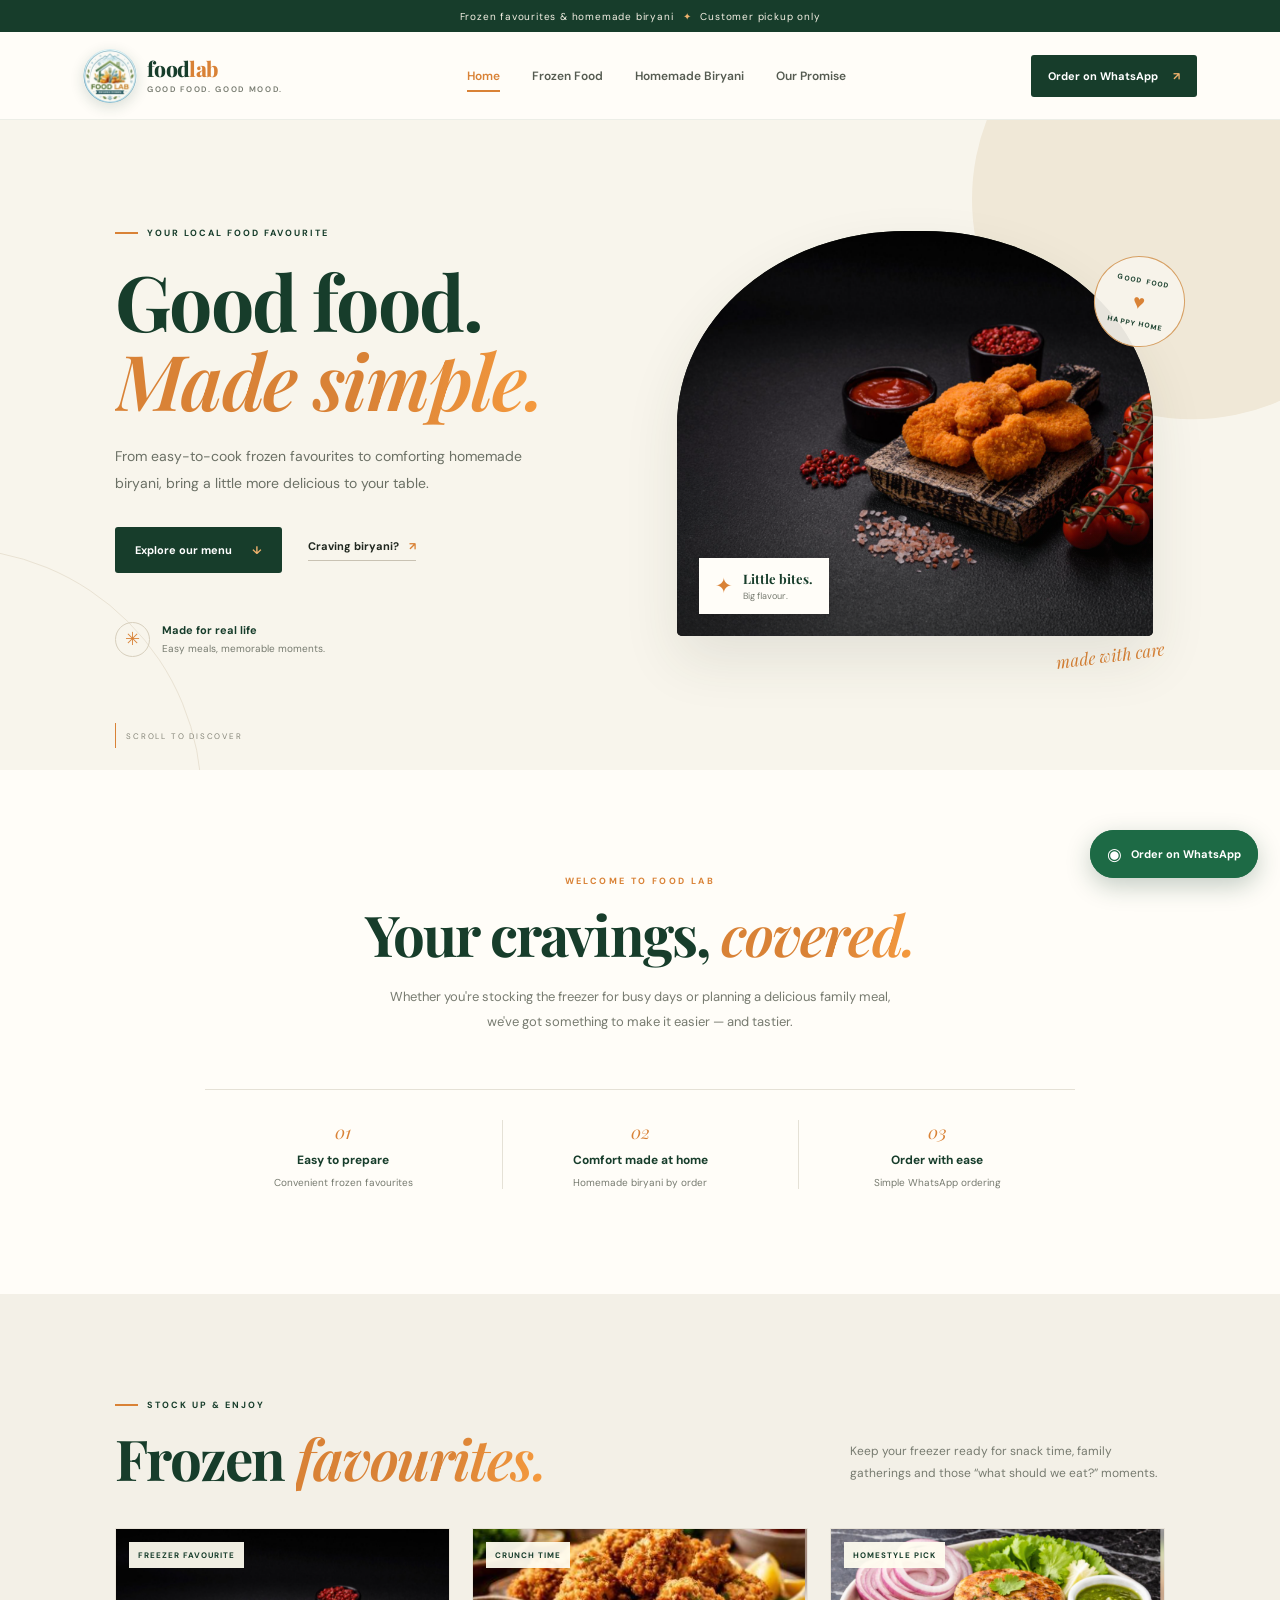
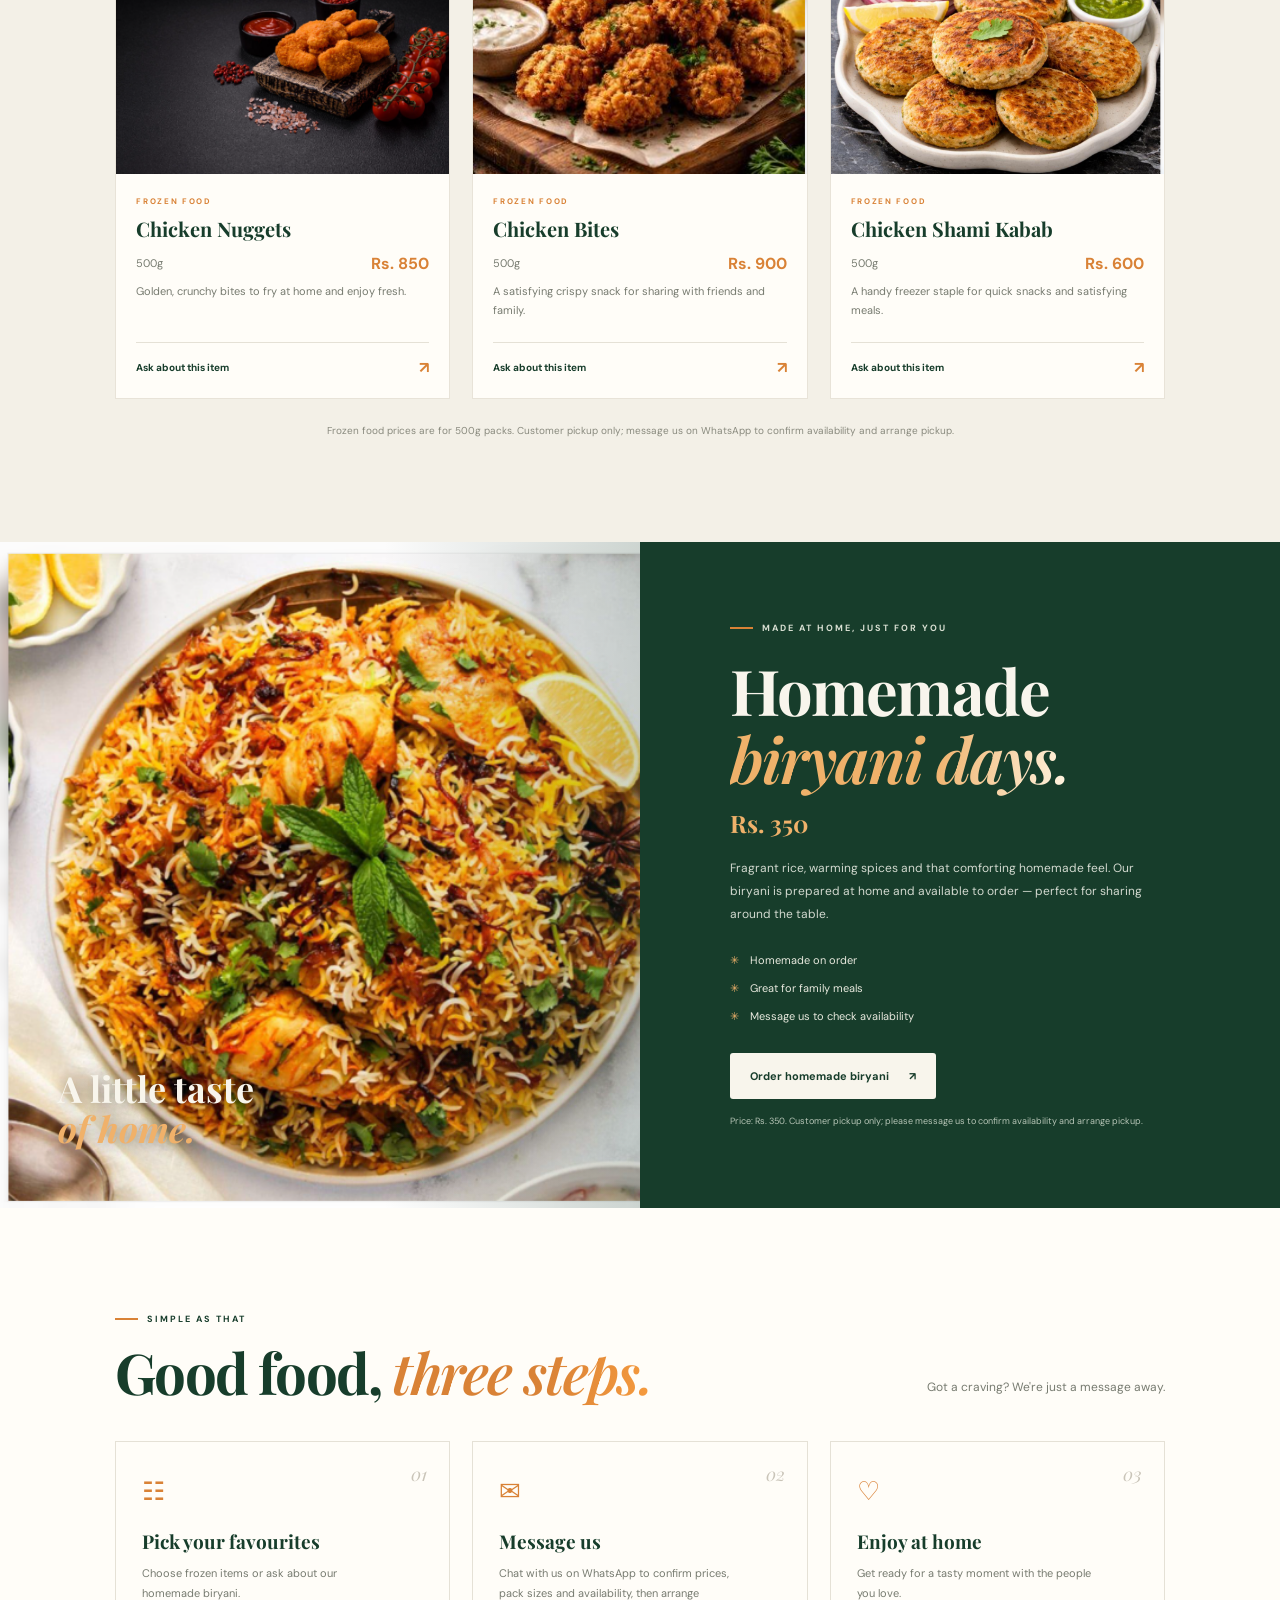
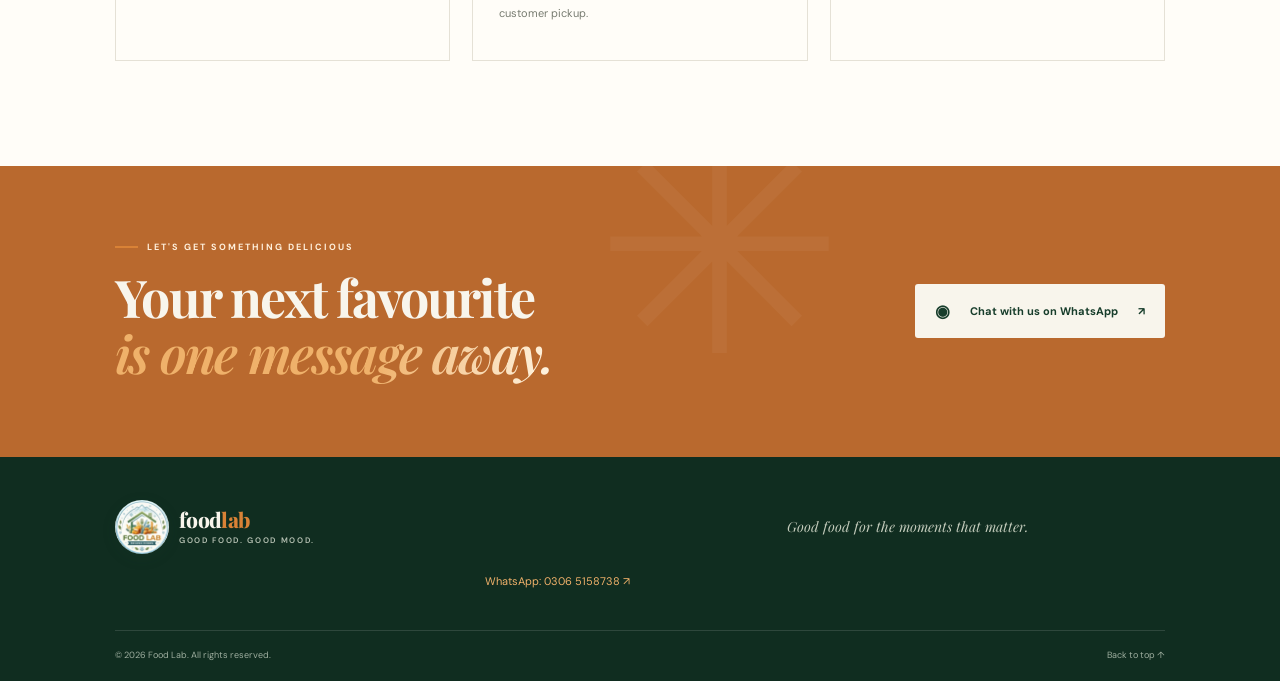
==== commit b6f38831: "Add files via upload" ====
--- a/index.html
+++ b/index.html
@@ -9,6 +9,7 @@
   <link rel="preconnect" href="https://fonts.googleapis.com">
   <link rel="preconnect" href="https://fonts.gstatic.com" crossorigin>
   <link href="https://fonts.googleapis.com/css2?family=DM+Sans:wght@400;500;600;700&family=Playfair+Display:wght@600;700;800&display=swap" rel="stylesheet">
+  <link rel="icon" type="image/webp" href="[data-uri]" />
   <style>
 :root{--green:#173d2b;--green-2:#24553b;--cream:#f8f5ec;--paper:#fffdf8;--orange:#d98236;--ink:#20271f;--muted:#777b70;--line:#e5e1d6;--serif:'Playfair Display',Georgia,serif;--sans:'DM Sans',Arial,sans-serif}*{box-sizing:border-box}html{scroll-behavior:smooth;scroll-padding-top:90px}body{margin:0;background:var(--paper);color:var(--ink);font-family:var(--sans);-webkit-font-smoothing:antialiased}a{color:inherit;text-decoration:none}.announcement{min-height:32px;background:var(--green);color:#f5f1e5;display:flex;align-items:center;justify-content:center;gap:9px;font-size:10px;letter-spacing:.08em;text-align:center;padding:7px 14px}.announcement span{color:#efb26d}.site-header{height:88px;display:flex;align-items:center;justify-content:space-between;padding:0 6.5%;background:rgba(255,253,248,.96);position:sticky;top:0;z-index:20;border-bottom:1px solid rgba(23,61,43,.08);backdrop-filter:blur(14px)}.brand{display:flex;align-items:center;gap:10px}.brand-mark{width:42px;height:42px;display:grid;place-items:center;border-radius:50%;background:var(--green);color:var(--cream);font:800 25px var(--serif);position:relative}.brand-mark span{font:10px var(--sans);color:#efb26d;position:absolute;right:5px;top:4px}.brand-name{font:800 21px var(--serif);letter-spacing:-.7px;line-height:1;color:var(--green)}.brand-name>span{color:var(--orange)}.brand-name small{display:block;font:600 8px var(--sans);letter-spacing:1.65px;margin-top:5px;color:#777b70}.nav-links{display:flex;gap:32px;align-items:center}.nav-links a{font-size:12px;font-weight:600;color:#555b51;transition:color .25s}.nav-links a:hover{color:var(--orange)}.nav-order{background:var(--green);color:white;padding:14px 17px;border-radius:3px;font-size:11px;font-weight:700;transition:background .25s,transform .25s}.nav-order:hover,.btn-primary:hover{background:#2b6041;transform:translateY(-2px)}.nav-order span{margin-left:12px;color:#efb26d}.menu-toggle{display:none;background:none;border:0}.hero{min-height:650px;background:var(--cream);padding:75px 9% 80px;display:grid;grid-template-columns:1fr 1fr;align-items:center;gap:7%;position:relative;overflow:hidden}.hero:before{content:'';position:absolute;width:500px;height:500px;border:1px solid #e9e2d3;border-radius:50%;left:-300px;bottom:-280px}.hero-glow{position:absolute;width:440px;height:440px;border-radius:50%;background:#f0e8d7;right:0;top:0;transform:translate(30%,-32%)}.hero-copy,.hero-visual{position:relative;z-index:1}.eyebrow{display:flex;align-items:center;gap:9px;font-size:9px;font-weight:700;letter-spacing:2px;color:var(--green);margin:0 0 22px}.eyebrow>span{height:2px;width:23px;background:var(--orange)}h1,h2,h3,p{margin-top:0}h1,h2{font-family:var(--serif);font-weight:700;letter-spacing:-1.8px}h1{font-size:clamp(52px,6vw,82px);line-height:1.03;margin-bottom:24px;color:var(--green)}h1 em,h2 em{color:var(--orange);font-weight:600}.hero-text{max-width:430px;font-size:14px;line-height:1.9;color:#6b7065;margin-bottom:30px}.hero-actions{display:flex;align-items:center;gap:26px;flex-wrap:wrap}.btn{display:inline-flex;align-items:center;justify-content:center;gap:20px;padding:16px 20px;font-size:11px;font-weight:700;transition:all .25s;border-radius:3px}.btn-primary{background:var(--green);color:white}.btn-primary span{color:#efb26d}.text-link{font-size:11px;font-weight:700;border-bottom:1px solid #c9c2b3;padding:0 0 7px}.text-link span{color:var(--orange);margin-left:7px}.hero-notes{display:flex;align-items:center;gap:12px;margin-top:48px}.note-icon{width:35px;height:35px;display:grid;place-items:center;border:1px solid #d7cfbd;border-radius:50%;color:var(--orange);font-size:18px}.hero-notes p{margin:0;font-size:11px;line-height:1.7}.hero-notes strong{color:var(--green)}.hero-notes p span{color:var(--muted);font-size:10px}.hero-visual{max-width:510px;justify-self:end;width:100%;padding:12px 12px 30px 0}.hero-image-wrap{position:relative;z-index:1;height:405px;border-radius:48% 48% 5px 5px;overflow:hidden;background:#20251f;box-shadow:0 24px 55px #343a2a1a}.hero-image-wrap:after{content:'';position:absolute;inset:0;background:linear-gradient(0deg,#0c160c40,transparent 45%);pointer-events:none}.hero-image-wrap img{width:100%;height:100%;object-fit:cover;transition:transform 1s cubic-bezier(.2,.7,.2,1);animation:heroDrift 18s ease-in-out infinite alternate}.hero-image-wrap:hover img{transform:scale(1.05)}@keyframes heroDrift{0%{transform:scale(1.02) translateX(-.5%)}100%{transform:scale(1.12) translateX(1.5%)}}.image-tag{position:absolute;z-index:2;bottom:22px;left:22px;background:var(--paper);padding:12px 16px;display:flex;gap:10px;align-items:center;box-shadow:0 8px 22px #0002}.image-tag>span{color:var(--orange);font-size:21px}.image-tag strong,.image-tag small{display:block}.image-tag strong{font:700 13px var(--serif);color:var(--green)}.image-tag small{font-size:9px;color:var(--muted);margin-top:3px}.floating-stamp{position:absolute;right:-20px;top:37px;z-index:2;width:91px;height:91px;border:1px solid #d7a064;border-radius:50%;display:flex;flex-direction:column;align-items:center;justify-content:center;gap:4px;background:#f8f5eced;color:var(--green);font-size:7px;font-weight:700;letter-spacing:1.2px;transform:rotate(11deg)}.floating-stamp b{font-size:20px;color:var(--orange)}.hero-scribble{position:absolute;right:0;bottom:0;font:italic 17px var(--serif);color:var(--orange);transform:rotate(-7deg)}.scroll-cue{position:absolute;bottom:22px;left:9%;font-size:8px;letter-spacing:1.8px;color:#858579;display:flex;align-items:center;gap:10px}.scroll-cue span{height:25px;width:1px;background:var(--orange)}.section-pad{padding:105px 9%}.intro{text-align:center;background:var(--paper)}.intro-kicker{font-size:9px;font-weight:700;letter-spacing:2.4px;color:var(--orange);margin-bottom:15px}.intro h2,.section-heading h2{font-size:clamp(38px,4.4vw,57px);line-height:1.12;color:var(--green);margin-bottom:20px}.intro-text{max-width:530px;margin:0 auto;color:var(--muted);font-size:13px;line-height:1.9}.value-row{display:grid;grid-template-columns:repeat(3,1fr);max-width:870px;margin:55px auto 0;border-top:1px solid var(--line);padding-top:30px;gap:20px}.value-row>div{display:flex;flex-direction:column;gap:8px}.value-row>div+div{border-left:1px solid var(--line)}.value-row span{font:italic 18px var(--serif);color:var(--orange)}.value-row strong{font-size:12px;color:var(--green)}.value-row small{font-size:10px;color:var(--muted)}.products{background:#f3f0e7}.section-heading{display:flex;align-items:end;justify-content:space-between;gap:40px;margin-bottom:38px}.section-heading .eyebrow{margin-bottom:15px}.section-heading h2{margin:0}.section-heading>p{max-width:315px;font-size:12px;line-height:1.8;color:var(--muted);margin-bottom:5px}.product-grid{display:grid;grid-template-columns:repeat(3,minmax(0,1fr));gap:22px}.product-card{background:var(--paper);border:1px solid #e8e3d8;transition:transform .35s,box-shadow .35s;min-width:0}.product-card:hover{transform:translateY(-7px);box-shadow:0 18px 38px #233b2512}.product-image{height:245px;position:relative;overflow:hidden;background:#ddd}.product-image img{width:100%;height:100%;object-fit:cover;transition:transform .7s}.product-card:hover .product-image img{transform:scale(1.06)}.product-label{position:absolute;left:13px;top:13px;background:#fffdf0eF;color:var(--green);font-size:8px;letter-spacing:1px;font-weight:700;padding:8px 9px}.product-info{padding:22px 20px 20px}.product-type{font-size:8px;letter-spacing:1.7px;color:var(--orange);font-weight:700;margin-bottom:9px}.product-info h3{font:700 20px var(--serif);color:var(--green);margin-bottom:11px}.product-desc{font-size:11px;line-height:1.8;color:var(--muted);min-height:40px;margin-bottom:20px}.product-order{display:flex;justify-content:space-between;align-items:center;padding-top:14px;border-top:1px solid var(--line);font-size:10px;font-weight:700;color:var(--green)}.product-order span{color:var(--orange);font-size:16px;transition:transform .2s}.product-order:hover span{transform:translate(3px,-3px)}.price-note{text-align:center;font-size:10px;color:#898a7e;margin:25px 0 0}.biryani-section{display:grid;grid-template-columns:1fr 1fr;background:var(--green);color:#f8f5ec;min-height:570px}.biryani-image{min-height:570px;position:relative;overflow:hidden}.biryani-image:after{content:'';position:absolute;inset:0;background:linear-gradient(90deg,transparent 60%,#173d2b35)}.biryani-image img{width:100%;height:100%;position:absolute;inset:0;object-fit:cover;transition:transform 1.1s}.biryani-image:hover img{transform:scale(1.045)}.biryani-image-note{position:absolute;z-index:2;left:9%;bottom:9%;font:700 36px/1.1 var(--serif);text-shadow:0 2px 15px #0006}.biryani-image-note em{color:#f0b16a}.biryani-copy{padding:80px clamp(35px,7vw,100px);align-self:center}.eyebrow-light{color:#d8dfd2}.biryani-copy h2,.cta-band h2{font-size:clamp(42px,5vw,63px);line-height:1.08;margin-bottom:23px;color:var(--cream)}.biryani-copy h2 em,.cta-band h2 em{color:#efb16a}.biryani-copy>p:not(.eyebrow){font-size:12px;line-height:1.95;color:#d2d9cf;max-width:440px}.biryani-points{padding:0;list-style:none;margin:26px 0 30px;display:grid;gap:14px}.biryani-points li{font-size:11px;color:#e8e9de;display:flex;align-items:center;gap:11px}.biryani-points span{color:#efb16a}.btn-cream{background:var(--cream);color:var(--green)}.btn-cream:hover{background:#fff;transform:translateY(-2px)}.order-note{display:block;color:#b7c5b7;font-size:9px;margin-top:15px;line-height:1.6}.how{background:var(--paper)}.steps-grid{display:grid;grid-template-columns:repeat(3,1fr);gap:22px}.step{padding:26px 26px 30px;border:1px solid var(--line);position:relative;min-height:220px;transition:border-color .3s,transform .3s}.step:hover{border-color:#d3a06b;transform:translateY(-4px)}.step-number{position:absolute;right:22px;top:20px;color:#c9c4b8;font:italic 18px var(--serif)}.step-icon{font-size:26px;color:var(--orange);margin:6px 0 20px}.step h3{font:700 19px var(--serif);color:var(--green);margin-bottom:10px}.step p{font-size:11px;line-height:1.8;color:var(--muted);margin:0;max-width:240px}.cta-band{position:relative;overflow:hidden;padding:75px 9%;background:#b9692e;display:flex;align-items:center;justify-content:space-between;gap:30px;color:var(--cream)}.cta-band .eyebrow{color:#fff0dc;margin-bottom:16px}.cta-band h2{font-size:clamp(34px,4.3vw,52px);margin:0}.cta-band .btn{flex-shrink:0}.wa-icon{font-size:17px}.cta-pattern{position:absolute;right:34%;top:-65px;font-size:300px;line-height:1;color:#ffffff0b;pointer-events:none}.footer{padding:43px 9% 20px;background:#102d20;color:#f8f5ec;display:grid;grid-template-columns:1fr 1fr;align-items:center;gap:20px}.brand-footer .brand-mark{background:#f8f5ec;color:var(--green)}.brand-footer .brand-name{color:#f8f5ec}.brand-footer .brand-name small{color:#b5c0b2}.footer>p{font:italic 14px var(--serif);color:#c3cbbb;margin:0;text-align:center}.footer-phone{justify-self:end;font-size:11px;color:#f0b16a}.footer-bottom{grid-column:1/-1;border-top:1px solid #ffffff20;margin-top:22px;padding-top:18px;display:flex;justify-content:space-between;color:#9eae9f;font-size:9px}.footer-bottom a:hover{color:#efb16a}.floating-whatsapp{position:fixed;z-index:15;right:22px;bottom:22px;background:#1d6a45;color:white;border-radius:40px;display:flex;align-items:center;gap:9px;padding:13px 17px;box-shadow:0 8px 24px #153e2d40;font-size:11px;transition:transform .25s,box-shadow .25s}.floating-whatsapp:hover{transform:translateY(-3px);box-shadow:0 12px 30px #153e2d50}.floating-whatsapp span{font-size:17px}.reveal{opacity:0;transform:translateY(22px);transition:opacity .7s ease,transform .7s cubic-bezier(.2,.7,.2,1)}.reveal.is-visible{opacity:1;transform:translateY(0)}.product-card:nth-child(2),.step:nth-child(2){transition-delay:.1s}.product-card:nth-child(3),.step:nth-child(3){transition-delay:.2s}@media(max-width:1000px){.site-header{padding:0 4%}.nav-links{gap:17px}.hero{padding-left:6%;padding-right:6%;gap:5%}.hero-image-wrap{height:355px}.section-pad{padding:80px 6%}.product-image{height:205px}.biryani-copy{padding:60px 7%}.cta-band{padding-left:6%;padding-right:6%}}@media(max-width:760px){.announcement{font-size:9px}.site-header{height:72px;padding:0 5%}.brand-mark{width:37px;height:37px}.brand-name{font-size:19px}.menu-toggle{display:flex;flex-direction:column;gap:5px;margin-left:auto;margin-right:15px;padding:10px}.menu-toggle span{display:block;width:21px;height:2px;background:var(--green);transition:transform .25s}.menu-toggle[aria-expanded=true] span:first-child{transform:translateY(7px) rotate(45deg)}.menu-toggle[aria-expanded=true] span:nth-child(2){opacity:0}.menu-toggle[aria-expanded=true] span:last-child{transform:translateY(-7px) rotate(-45deg)}.nav-links{position:absolute;top:71px;left:0;right:0;background:var(--paper);padding:0 6%;display:flex;flex-direction:column;align-items:stretch;gap:0;max-height:0;overflow:hidden;transition:max-height .35s,padding .35s;box-shadow:0 15px 20px #152d1b08}.nav-links.open{max-height:300px;padding:12px 6% 22px}.nav-links a{padding:14px 0;border-bottom:1px solid var(--line)}.nav-order{font-size:0;padding:12px}.nav-order span{font-size:16px;margin:0}.hero{grid-template-columns:1fr;padding:58px 7% 72px;gap:35px}.hero-copy{max-width:570px}.hero h1{font-size:clamp(53px,12vw,75px)}.hero-text{font-size:13px}.hero-visual{justify-self:center;max-width:470px;padding-right:10px}.hero-image-wrap{height:350px}.floating-stamp{right:-5px}.scroll-cue{left:7%}.section-pad{padding:70px 7%}.intro h2,.section-heading h2{font-size:42px}.value-row{gap:10px;margin-top:38px}.value-row strong{font-size:10px}.value-row small{font-size:9px;line-height:1.5}.section-heading{align-items:start;flex-direction:column;gap:15px}.section-heading>p{max-width:470px}.product-grid{grid-template-columns:1fr 1fr;gap:15px}.product-card:last-child{grid-column:1/-1;display:grid;grid-template-columns: .9fr 1fr}.product-card:last-child .product-image{height:100%;min-height:240px}.product-image{height:210px}.product-info{padding:17px 15px}.product-info h3{font-size:18px}.product-desc{font-size:10px}.biryani-section{grid-template-columns:1fr}.biryani-image{min-height:380px}.biryani-copy{padding:58px 8% 65px}.biryani-copy h2{font-size:53px}.steps-grid{gap:12px}.step{padding:20px 16px;min-height:220px}.step h3{font-size:16px}.step p{font-size:10px}.cta-band{padding:60px 7%;align-items:flex-start;flex-direction:column}.cta-band h2{font-size:43px}.footer{padding-left:7%;padding-right:7%}}@media(max-width:480px){.hero{padding-top:45px}.hero-actions{gap:18px}.btn{padding:15px 16px}.hero-image-wrap{height:285px}.hero-notes{margin-top:35px}.value-row{grid-template-columns:1fr;gap:17px;text-align:left;max-width:270px}.value-row>div{display:grid;grid-template-columns:28px 1fr;gap:4px 10px}.value-row>div+div{border-left:0}.value-row span{grid-row:span 2}.value-row small{grid-column:2}.product-grid{grid-template-columns:1fr}.product-card:last-child{grid-column:auto;display:block}.product-card:last-child .product-image{height:230px;min-height:0}.product-image{height:245px}.product-info{padding:20px}.product-info h3{font-size:21px}.product-desc{font-size:11px;min-height:0}.biryani-image{min-height:310px}.biryani-copy h2{font-size:48px}.steps-grid{grid-template-columns:1fr}.step{min-height:0;padding:24px}.step-icon{margin-bottom:15px}.step p{max-width:100%;font-size:11px}.cta-band h2{font-size:37px}.footer{grid-template-columns:1fr;gap:20px;text-align:center;justify-items:center}.footer>p{text-align:center}.footer-phone{justify-self:center}.footer-bottom{width:100%;gap:12px}.floating-whatsapp{right:12px;bottom:12px;padding:12px 15px}.floating-whatsapp b{font-size:10px}}@media(prefers-reduced-motion:reduce){html{scroll-behavior:auto}*,*:before,*:after{animation-duration:.01ms!important;animation-iteration-count:1!important;transition-duration:.01ms!important}.reveal{opacity:1;transform:none}}
 
@@ -152,7 +153,7 @@
 .product-order:before{content:'';position:absolute;left:0;top:-1px;height:1px;width:100%;background:var(--orange);transform:scaleX(0);transform-origin:left;transition:transform .5s var(--ease-out)}
 .product-order span{display:inline-block}
 
-@media(hover:hover) and (pointer:fine){
+@media(any-hover:hover) and (any-pointer:fine){
   .product-card.is-visible:hover{transform:perspective(1000px) translateY(-10px) rotateX(var(--rx,0deg)) rotateY(var(--ry,0deg));box-shadow:0 28px 50px rgba(35,59,37,.18);border-color:#d9b98f}
   .product-card.reveal.done:hover{transition:transform .15s ease-out,box-shadow .45s,border-color .3s}
   .product-card:hover:before{opacity:1}
@@ -173,7 +174,7 @@
 .step:before{content:'';position:absolute;left:0;top:0;height:3px;width:100%;background:linear-gradient(90deg,var(--orange),#efb16a);transform:scaleX(0);transform-origin:left;transition:transform .5s var(--ease-out)}
 .step-icon{width:fit-content;transition:transform .5s var(--ease-spring)}
 .step-number{transition:color .3s,transform .4s var(--ease-spring)}
-@media(hover:hover) and (pointer:fine){
+@media(any-hover:hover) and (any-pointer:fine){
   .step.is-visible:hover{transform:translateY(-8px);box-shadow:0 18px 36px rgba(35,59,37,.1)}
   .step:hover:before{transform:scaleX(1)}
   .step:hover .step-icon{transform:translateY(-4px) rotate(-10deg) scale(1.2)}
@@ -258,19 +259,23 @@
 .cursor-dark .cursor-body{border-color:rgba(248,245,236,.8)}
 .cursor-down .cursor-body{transform:scale(.8)}
 .spark{position:fixed;z-index:9998;pointer-events:none;color:var(--orange);font-size:14px;line-height:1;animation:spark .7s var(--ease-out) forwards}
-@media(prefers-reduced-motion:reduce){.cursor-dot,.cursor-ring,.spark{display:none!important}.has-cursor,.has-cursor *{cursor:auto!important}}
+@media(prefers-reduced-motion:reduce){.spark{display:none!important}}
 
 /* ---------- Footer: do phone numbers ---------- */
 .footer-phones{justify-self:end;display:grid;gap:6px;text-align:right}
 .footer-phones .footer-phone{display:block}
 @media(max-width:480px){.footer-phones{justify-self:center;text-align:center}}
+
+/* ---------- Logo (F ki jagah) ---------- */
+.brand .brand-mark{width:54px;height:54px;font-size:0;color:transparent;background:#fffdf8 url([data-uri]) center/cover no-repeat;box-shadow:0 4px 14px rgba(23,61,43,.16)}
+@media(max-width:760px){.brand .brand-mark{width:46px;height:46px}}
 
   </style>
 </head>
 <body>
   <div class="announcement">Frozen favourites & homemade biryani <span>✦</span> Customer pickup only</div>
   <header class="site-header" id="top">
-    <a class="brand" href="#top" aria-label="Food Lab home"><span class="brand-mark">F<span>✦</span></span><span class="brand-name">food<span>lab</span><small>GOOD FOOD. GOOD MOOD.</small></span></a>
+    <a class="brand" href="#top" aria-label="Food Lab home"><span class="brand-mark" role="img" aria-label="Food Lab logo"></span><span class="brand-name">food<span>lab</span><small>GOOD FOOD. GOOD MOOD.</small></span></a>
     <button class="menu-toggle" aria-label="Open navigation" aria-expanded="false"><span></span><span></span><span></span></button>
     <nav class="nav-links" aria-label="Main navigation"><a href="#home">Home</a><a href="#frozen">Frozen Food</a><a href="#biryani">Homemade Biryani</a><a href="#about">Our Promise</a></nav>
     <a class="nav-order" href="https://wa.me/923065158738?text=Hi%20Food%20Lab!%20I%27d%20like%20to%20ask%20about%20products%20and%20arrange%20customer%20pickup." target="_blank" rel="noopener">Order on WhatsApp <span>↗</span></a>
@@ -305,7 +310,7 @@
 
     <section class="cta-band"><div class="cta-pattern">✳</div><div class="reveal"><p class="eyebrow eyebrow-light"><span></span> LET'S GET SOMETHING DELICIOUS</p><h2>Your next favourite<br><em>is one message away.</em></h2></div><a class="btn btn-cream reveal" href="https://wa.me/923065158738?text=Hi%20Food%20Lab!%20Can%20you%20share%20current%20prices%2C%20pack%20sizes%20and%20pickup%20details%3F" target="_blank" rel="noopener"><span class="wa-icon">◉</span> Chat with us on WhatsApp <span>↗</span></a></section>
   </main>
-  <footer class="footer"><a class="brand brand-footer" href="#top"><span class="brand-mark">F<span>✦</span></span><span class="brand-name">food<span>lab</span><small>GOOD FOOD. GOOD MOOD.</small></span></a><p>Good food for the moments that matter.</p><div class="footer-phones"><a class="footer-phone" href="https://wa.me/923065158738" target="_blank" rel="noopener">WhatsApp: 0306 5158738 ↗</a></div><div class="footer-bottom"><span>© <span id="year"></span> Food Lab. All rights reserved.</span><a href="#top">Back to top ↑</a></div></footer>
+  <footer class="footer"><a class="brand brand-footer" href="#top"><span class="brand-mark" role="img" aria-label="Food Lab logo"></span><span class="brand-name">food<span>lab</span><small>GOOD FOOD. GOOD MOOD.</small></span></a><p>Good food for the moments that matter.</p><div class="footer-phones"><a class="footer-phone" href="https://wa.me/923065158738" target="_blank" rel="noopener">WhatsApp: 0306 5158738 ↗</a></div><div class="footer-bottom"><span>© <span id="year"></span> Food Lab. All rights reserved.</span><a href="#top">Back to top ↑</a></div></footer>
   <a class="floating-whatsapp" href="https://wa.me/923065158738?text=Hi%20Food%20Lab!%20I%27d%20like%20to%20ask%20about%20products%20and%20arrange%20customer%20pickup." aria-label="Order on WhatsApp" target="_blank" rel="noopener"><span>◉</span><b>Order on WhatsApp</b></a>
   <script>
 const menuToggle = document.querySelector('.menu-toggle');
@@ -345,7 +350,7 @@
 
   var $ = function (s, r) { return Array.prototype.slice.call((r || document).querySelectorAll(s)); };
   var reduce = window.matchMedia && window.matchMedia('(prefers-reduced-motion: reduce)').matches;
-  var fine = window.matchMedia && window.matchMedia('(hover: hover) and (pointer: fine)').matches;
+  var fine = window.matchMedia && window.matchMedia('(any-hover: hover) and (any-pointer: fine)').matches;
 
   /* ---------- 1. Scroll progress bar + sticky header state ---------- */
   var bar = document.createElement('div');
@@ -479,7 +484,7 @@
   }
 
   /* ---------- 7. Custom cursor: ✦ dot + naram ring + click burst ---------- */
-  if (fine && !reduce) {
+  if (true) {
     var root = document.documentElement;
     var dot = document.createElement('div'); dot.className = 'cursor-dot';
     var ring = document.createElement('div'); ring.className = 'cursor-ring';
@@ -500,7 +505,7 @@
       dot.style.transform = 'translate3d(' + mx + 'px,' + my + 'px,0)';
     }, { passive: true });
     (function loop() {
-      rx += (mx - rx) * 0.18; ry += (my - ry) * 0.18;
+      var k = reduce ? 1 : 0.18; rx += (mx - rx) * k; ry += (my - ry) * k;
       ring.style.transform = 'translate3d(' + rx.toFixed(1) + 'px,' + ry.toFixed(1) + 'px,0)';
       requestAnimationFrame(loop);
     })();
@@ -520,7 +525,7 @@
     document.addEventListener('pointerdown', function (e) {
       if (e.pointerType && e.pointerType !== 'mouse') return;
       root.classList.add('cursor-down');
-      for (var i = 0; i < 7; i++) {
+      for (var i = 0; !reduce && i < 7; i++) {
         var s = document.createElement('span');
         var a = (Math.PI * 2 * i) / 7 + Math.random() * 0.5, d = 38 + Math.random() * 30;
         s.className = 'spark'; s.textContent = '✦';
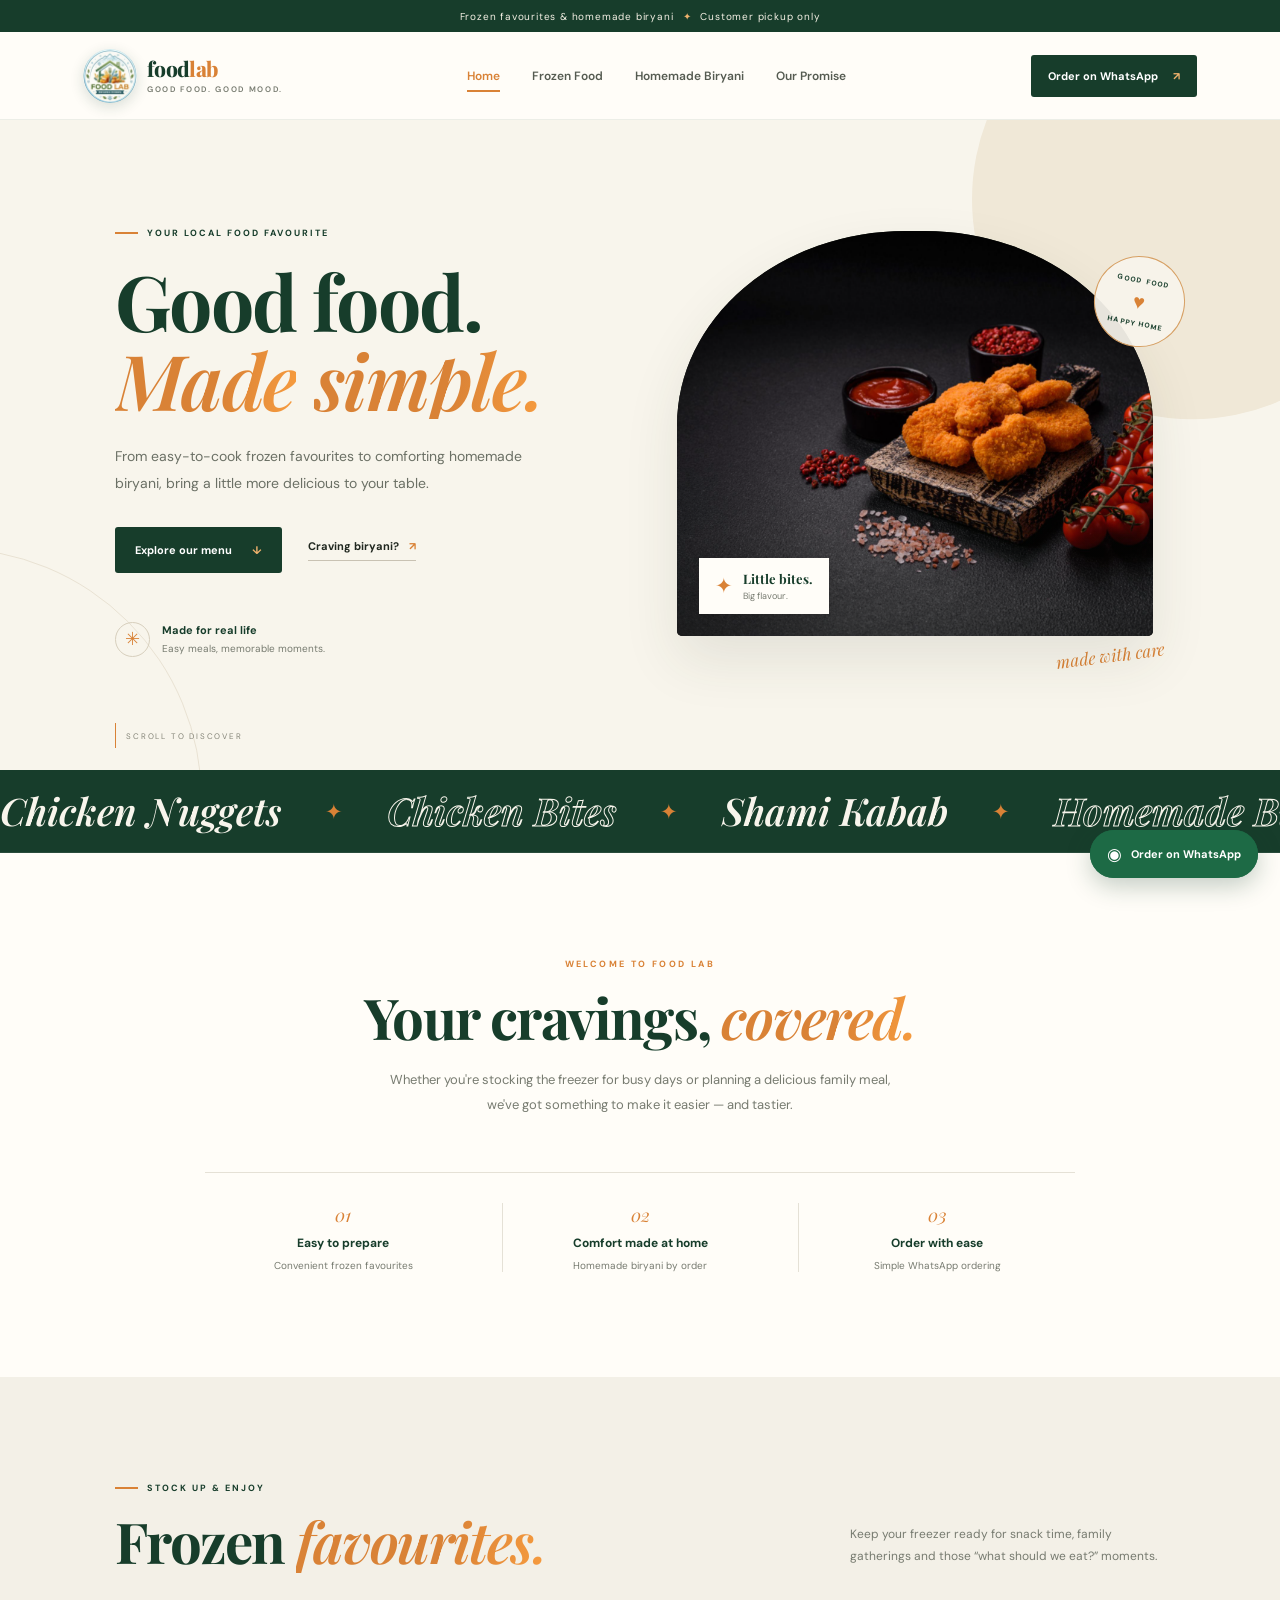
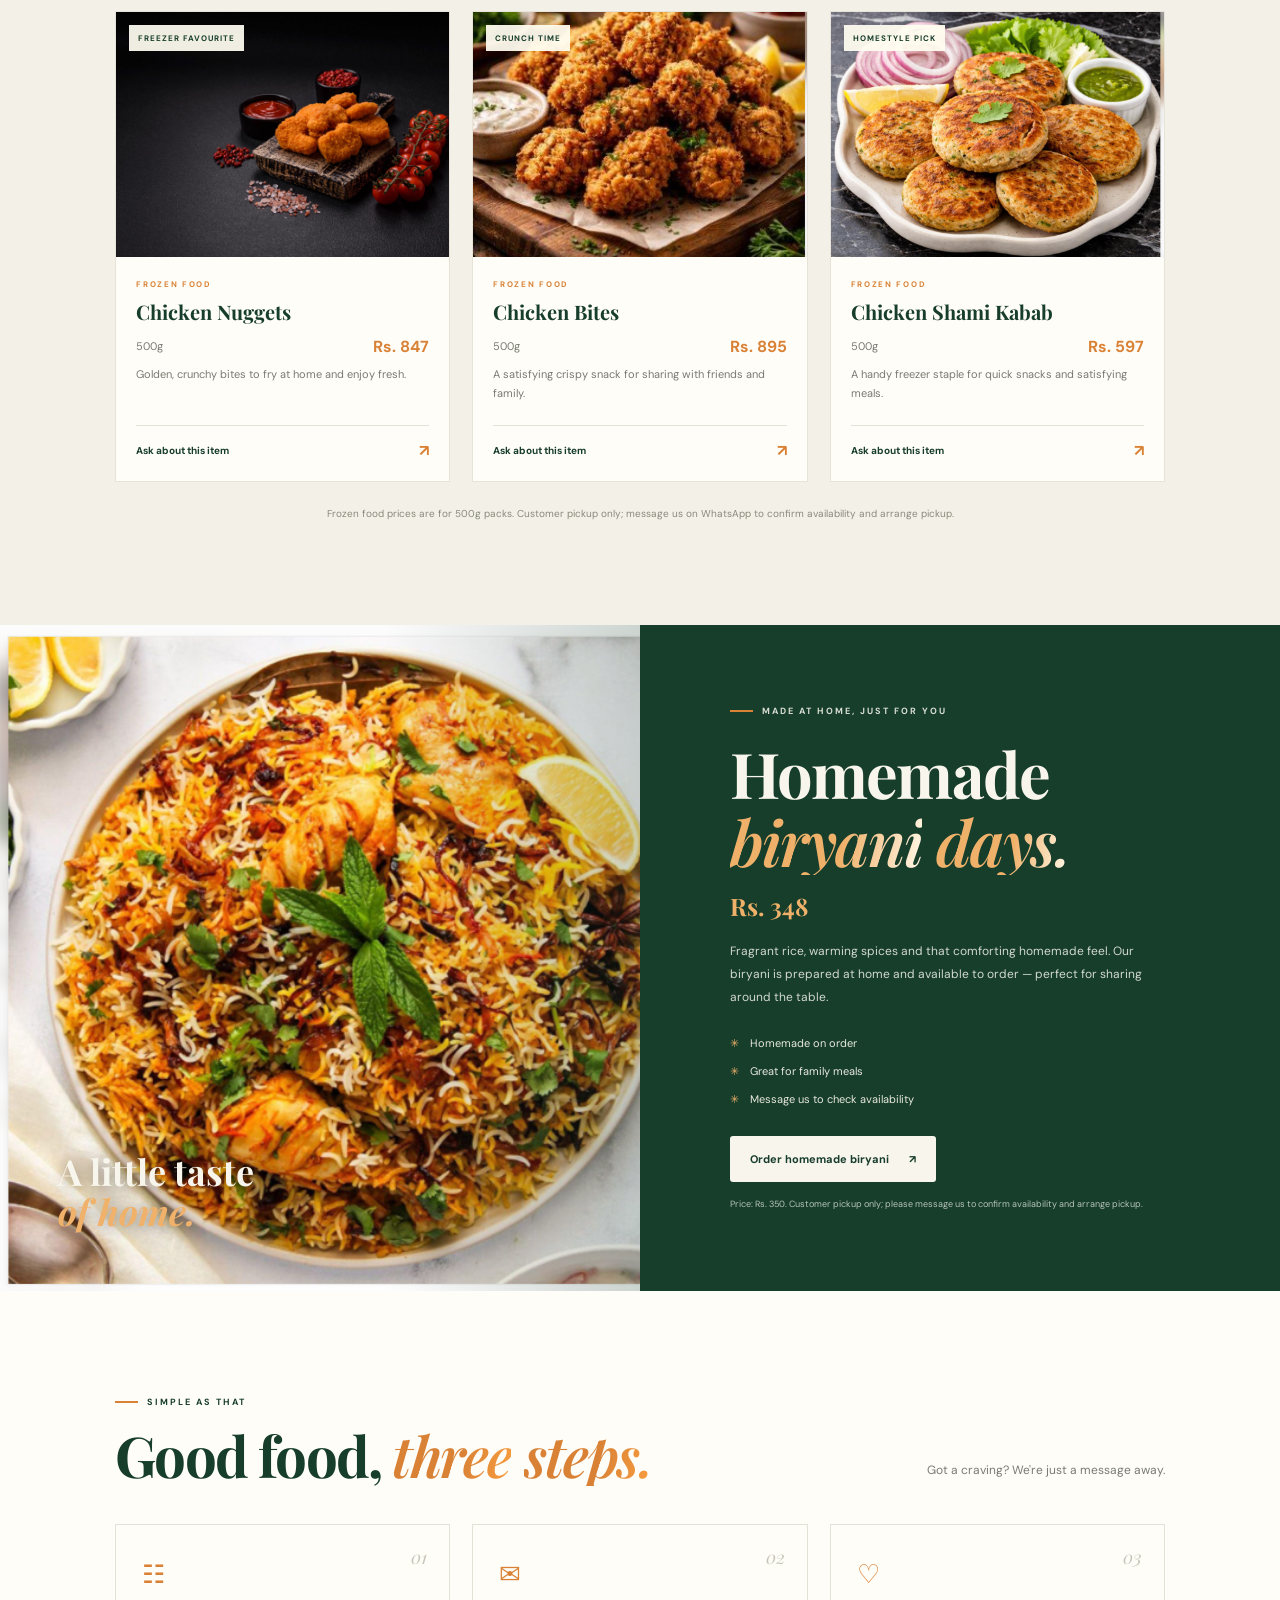
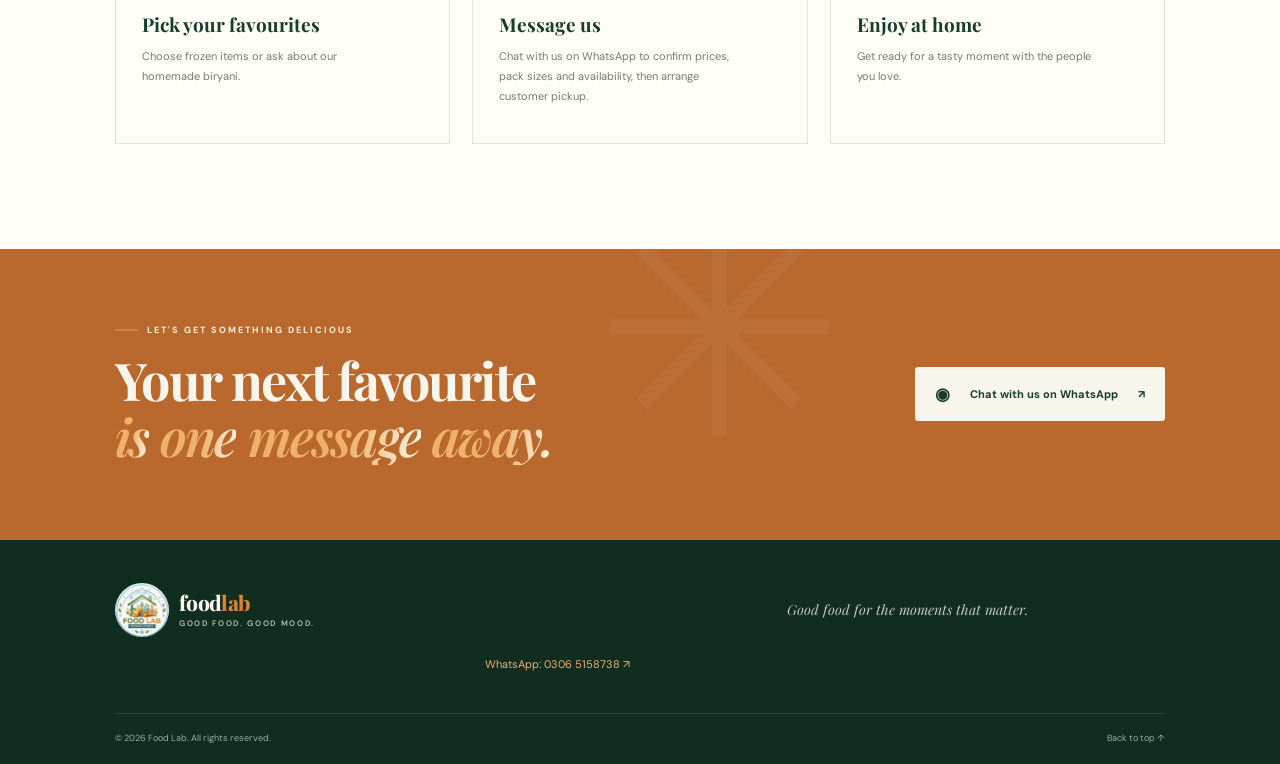
==== commit ddda25ba: "Add files via upload" ====
--- a/index.html
+++ b/index.html
@@ -270,9 +270,64 @@
 .brand .brand-mark{width:54px;height:54px;font-size:0;color:transparent;background:#fffdf8 url([data-uri]) center/cover no-repeat;box-shadow:0 4px 14px rgba(23,61,43,.16)}
 @media(max-width:760px){.brand .brand-mark{width:46px;height:46px}}
 
-  </style>
+  
+/* =====================================================================
+   FOOD LAB - LAYER 2: preloader, text animation, marquee
+   ===================================================================== */
+#preloader{position:fixed;inset:0;z-index:10000;background:var(--green);display:grid;place-items:center;transition:transform .95s cubic-bezier(.77,0,.18,1);animation:plFail .01s linear 6s forwards}
+@keyframes plFail{to{visibility:hidden}}
+@keyframes plSpin{to{transform:rotate(360deg)}}
+@keyframes plL{to{opacity:1;transform:none}}
+@keyframes plBar{from{transform:scaleX(0)}to{transform:scaleX(1)}}
+.pl-in{display:grid;justify-items:center;gap:26px;transition:opacity .4s}
+.pl-logo{position:relative;width:130px;height:130px}
+.pl-logo .pl-img{display:block;width:130px;height:130px;border-radius:50%;object-fit:cover;background:#fffdf8;box-shadow:0 0 0 2px rgba(255,255,255,.14)}
+.pl-logo i{position:absolute;inset:-10px;border-radius:50%;border:2px solid rgba(255,255,255,.1);border-top-color:var(--orange);animation:plSpin 1s linear infinite}
+.pl-word{font:800 40px/1 var(--serif);letter-spacing:-1px;color:var(--cream)}
+.pl-word span{display:inline-block;opacity:0;transform:translateY(45%);animation:plL .7s cubic-bezier(.19,1,.22,1) calc(.15s + var(--i)*.07s) forwards}
+.pl-word .o{color:var(--orange)}
+.pl-bar{width:140px;height:2px;background:rgba(255,255,255,.15);overflow:hidden}
+.pl-bar b{display:block;height:100%;background:var(--orange);transform-origin:left;animation:plBar 1.4s cubic-bezier(.6,0,.2,1) forwards}
+html.pl-done #preloader{transform:translateY(-100%)}
+html.pl-done .pl-in{opacity:0}
+/* hero animations wait until the preloader leaves */
+html.pl-on:not(.pl-done) .hero,html.pl-on:not(.pl-done) .hero *,html.pl-on:not(.pl-done) .hero *:before,html.pl-on:not(.pl-done) .hero *:after{animation-play-state:paused!important}
+
+/* ---------- Text animation: words slide up out of a mask ---------- */
+.split .w{display:inline-block;overflow:hidden;vertical-align:top;padding:.05em .03em .16em;margin:-.05em -.03em -.16em}
+.split .wi{display:inline-block;transform:translateY(112%) rotate(5deg);transform-origin:0 100%;transition:transform 1.05s cubic-bezier(.19,1,.22,1) calc(var(--i)*65ms + var(--base,0ms))}
+.split.in .wi{transform:none}
+em.split-em{background:none!important;animation:none!important}
+.split em.split-em .wi{background:linear-gradient(100deg,var(--em-a) 30%,var(--em-b) 50%,var(--em-a) 70%) 0 0/200% 100%;-webkit-background-clip:text;background-clip:text;animation:shimmer 6s linear infinite}
+.hero-copy.is-visible>h1.split{animation:none}
+/* intro paragraph: words light up as you scroll */
+.sw{opacity:.22;transition:opacity .4s}
+.sw.on{opacity:1}
+
+/* ---------- Marquee ---------- */
+.marquee{background:var(--green);color:var(--cream);overflow:hidden;white-space:nowrap;padding:22px 0;border-bottom:1px solid rgba(255,255,255,.08)}
+.mq-track{display:flex;width:max-content;animation:mq 40s linear infinite}
+.mq-g{display:flex;align-items:center;gap:44px;padding-right:44px;font:italic 600 clamp(24px,3.2vw,38px)/1 var(--serif)}
+.mq-g b{color:var(--orange);font:normal 400 .55em var(--sans)}
+.mq-g span:nth-child(4n+3){color:transparent;-webkit-text-stroke:1px var(--cream)}
+.marquee:hover .mq-track{animation-play-state:paused}
+@keyframes mq{to{transform:translateX(-50%)}}
+@media(prefers-reduced-motion:reduce){#preloader{display:none}.split .wi{transform:none!important}.sw{opacity:1!important}}
+</style>
 </head>
 <body>
+<div id="preloader" aria-hidden="true"><div class="pl-in"><div class="pl-logo"><img class="pl-img" src="assets/food-lab-logo.webp" alt="Food Lab Frozen Foods" width="480" height="480"><i></i></div><div class="pl-word"><span style="--i:0">f</span><span style="--i:1">o</span><span style="--i:2">o</span><span style="--i:3">d</span><span class="o" style="--i:4">l</span><span class="o" style="--i:5">a</span><span class="o" style="--i:6">b</span></div><div class="pl-bar"><b></b></div></div></div>
+<script>
+(function(){var h=document.documentElement,pl=document.getElementById('preloader'),t0=Date.now(),fin=false;
+function done(){if(fin)return;fin=true;h.classList.add('pl-done');document.dispatchEvent(new Event('plDone'));try{sessionStorage.setItem('fl_seen','1')}catch(e){}setTimeout(function(){if(pl)pl.remove()},1200)}
+var seen=false,rm=false;try{seen=sessionStorage.getItem('fl_seen')}catch(e){}try{rm=matchMedia('(prefers-reduced-motion: reduce)').matches}catch(e){}
+if(seen||rm){if(pl)pl.style.display='none';done();return}
+h.classList.add('pl-on');
+function go(){setTimeout(done,Math.max(0,1500-(Date.now()-t0)))}
+if(document.readyState==='complete')go();else addEventListener('load',go);
+setTimeout(done,4500)})();
+</script>
+
   <div class="announcement">Frozen favourites & homemade biryani <span>✦</span> Customer pickup only</div>
   <header class="site-header" id="top">
     <a class="brand" href="#top" aria-label="Food Lab home"><span class="brand-mark" role="img" aria-label="Food Lab logo"></span><span class="brand-name">food<span>lab</span><small>GOOD FOOD. GOOD MOOD.</small></span></a>
@@ -293,6 +348,8 @@
       <div class="hero-visual reveal"><div class="hero-image-wrap"><img src="assets/frozen-nuggets.png" alt="Golden crispy frozen chicken bites ready to cook"><div class="image-tag"><span>✦</span><div><strong>Little bites.</strong><small>Big flavour.</small></div></div></div><div class="floating-stamp"><span>GOOD FOOD</span><b>♥</b><span>HAPPY HOME</span></div><div class="hero-scribble">made with care</div></div>
       <a class="scroll-cue" href="#frozen"><span></span> SCROLL TO DISCOVER</a>
     </section>
+
+    <div class="marquee" aria-hidden="true"><div class="mq-track"><div class="mq-g"><span>Chicken Nuggets</span><b>✦</b><span>Chicken Bites</span><b>✦</b><span>Shami Kabab</span><b>✦</b><span>Homemade Biryani</span><b>✦</b><span>Customer pickup</span><b>✦</b><span>Order on WhatsApp</span><b>✦</b></div><div class="mq-g"><span>Chicken Nuggets</span><b>✦</b><span>Chicken Bites</span><b>✦</b><span>Shami Kabab</span><b>✦</b><span>Homemade Biryani</span><b>✦</b><span>Customer pickup</span><b>✦</b><span>Order on WhatsApp</span><b>✦</b></div></div></div>
 
     <section class="intro section-pad" id="about"><div class="intro-kicker reveal">WELCOME TO FOOD LAB</div><h2 class="reveal">Your cravings, <em>covered.</em></h2><p class="intro-text reveal">Whether you're stocking the freezer for busy days or planning a delicious family meal, we've got something to make it easier — and tastier.</p><div class="value-row reveal"><div><span>01</span><strong>Easy to prepare</strong><small>Convenient frozen favourites</small></div><div><span>02</span><strong>Comfort made at home</strong><small>Homemade biryani by order</small></div><div><span>03</span><strong>Order with ease</strong><small>Simple WhatsApp ordering</small></div></div></section>
 
@@ -541,5 +598,84 @@
 })();
 
   </script>
+
+<script>
+/* FOOD LAB - LAYER 2 JS: split-text headings, scroll-lit intro, price count-up */
+(function(){
+  'use strict';
+  var $=function(s){return Array.prototype.slice.call(document.querySelectorAll(s))};
+  var reduce=window.matchMedia&&window.matchMedia('(prefers-reduced-motion: reduce)').matches;
+  var html=document.documentElement;
+  function ready(cb){if(html.classList.contains('pl-done'))cb();else document.addEventListener('plDone',cb,{once:true})}
+
+  function split(el){
+    var i=0;
+    (function walk(n){
+      Array.prototype.slice.call(n.childNodes).forEach(function(c){
+        if(c.nodeType===3){
+          var f=document.createDocumentFragment();
+          c.textContent.split(/(\s+)/).forEach(function(t){
+            if(!t)return;
+            if(/^\s+$/.test(t)){f.appendChild(document.createTextNode(' '));return}
+            var w=document.createElement('span');w.className='w';
+            var s=document.createElement('span');s.className='wi';s.textContent=t;s.style.setProperty('--i',i++);
+            w.appendChild(s);f.appendChild(w);
+          });
+          c.parentNode.replaceChild(f,c);
+        }else if(c.nodeType===1&&c.tagName!=='BR'){c.classList.add('split-em');walk(c)}
+      });
+    })(el);
+    el.classList.add('split');
+  }
+
+  var heads=$('h1,h2');
+  heads.forEach(split);
+  var h1=document.querySelector('h1');
+  if(h1)h1.style.setProperty('--base','250ms');
+  function show(el){el.classList.add('in')}
+  if('IntersectionObserver' in window){
+    var io=new IntersectionObserver(function(es){es.forEach(function(e){if(e.isIntersecting){show(e.target);io.unobserve(e.target)}})},{threshold:.35});
+    heads.forEach(function(el){if(el!==h1)io.observe(el)});
+  }else heads.forEach(show);
+  if(h1)ready(function(){show(h1)});
+  setTimeout(function(){heads.forEach(show)},7000); /* safety net */
+
+  /* intro paragraph: words light up with scroll */
+  var st=document.querySelector('.intro-text');
+  if(st){
+    var words=st.textContent.trim().split(/\s+/);
+    st.textContent='';
+    var sp=words.map(function(t,i){var s=document.createElement('span');s.className='sw';s.textContent=t;st.appendChild(s);if(i<words.length-1)st.appendChild(document.createTextNode(' '));return s});
+    var tick=false;
+    var scrub=function(){
+      tick=false;
+      var r=st.getBoundingClientRect(),vh=window.innerHeight;
+      var p=Math.max(0,Math.min(1,(vh*.88-r.top)/(vh*.5+r.height)));
+      var n=Math.round(p*sp.length*1.1);
+      sp.forEach(function(w,i){w.classList.toggle('on',i<n)});
+    };
+    window.addEventListener('scroll',function(){if(!tick){tick=true;requestAnimationFrame(scrub)}},{passive:true});
+    scrub();
+  }
+
+  /* prices count up when they scroll into view */
+  if(!reduce&&'IntersectionObserver' in window){
+    var po=new IntersectionObserver(function(es){es.forEach(function(e){
+      if(!e.isIntersecting)return;
+      po.unobserve(e.target);
+      var el=e.target,m=el.textContent.match(/^(\D*)(\d[\d,]*)(.*)$/);
+      if(!m)return;
+      var to=+m[2].replace(/,/g,''),t0=null;
+      (function step(t){
+        if(t0===null)t0=t;
+        var k=Math.min((t-t0)/1300,1),v=Math.round(to*(1-Math.pow(1-k,3)));
+        el.textContent=m[1]+v.toLocaleString('en-US')+m[3];
+        if(k<1)requestAnimationFrame(step);
+      })(performance.now());
+    })},{threshold:.6});
+    $('.product-price strong,.biryani-price').forEach(function(el){po.observe(el)});
+  }
+})();
+</script>
 </body>
 </html>
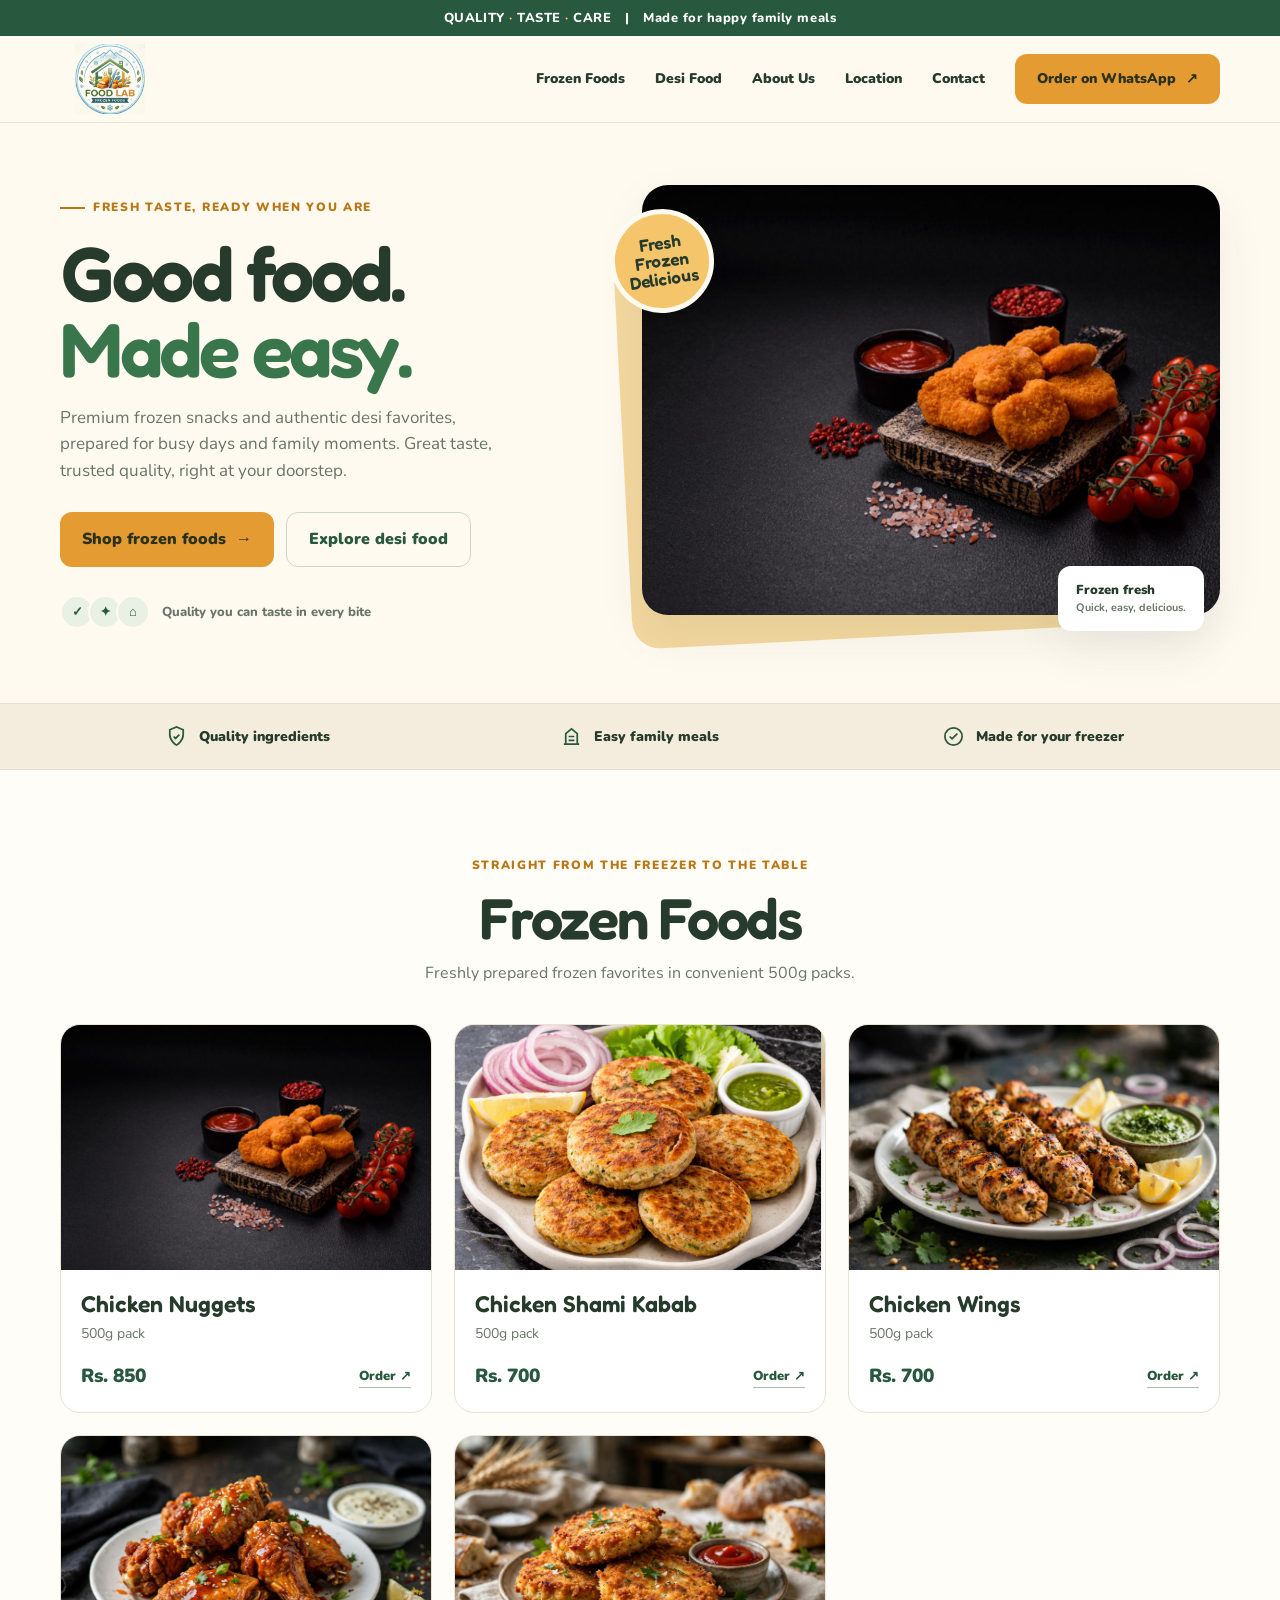
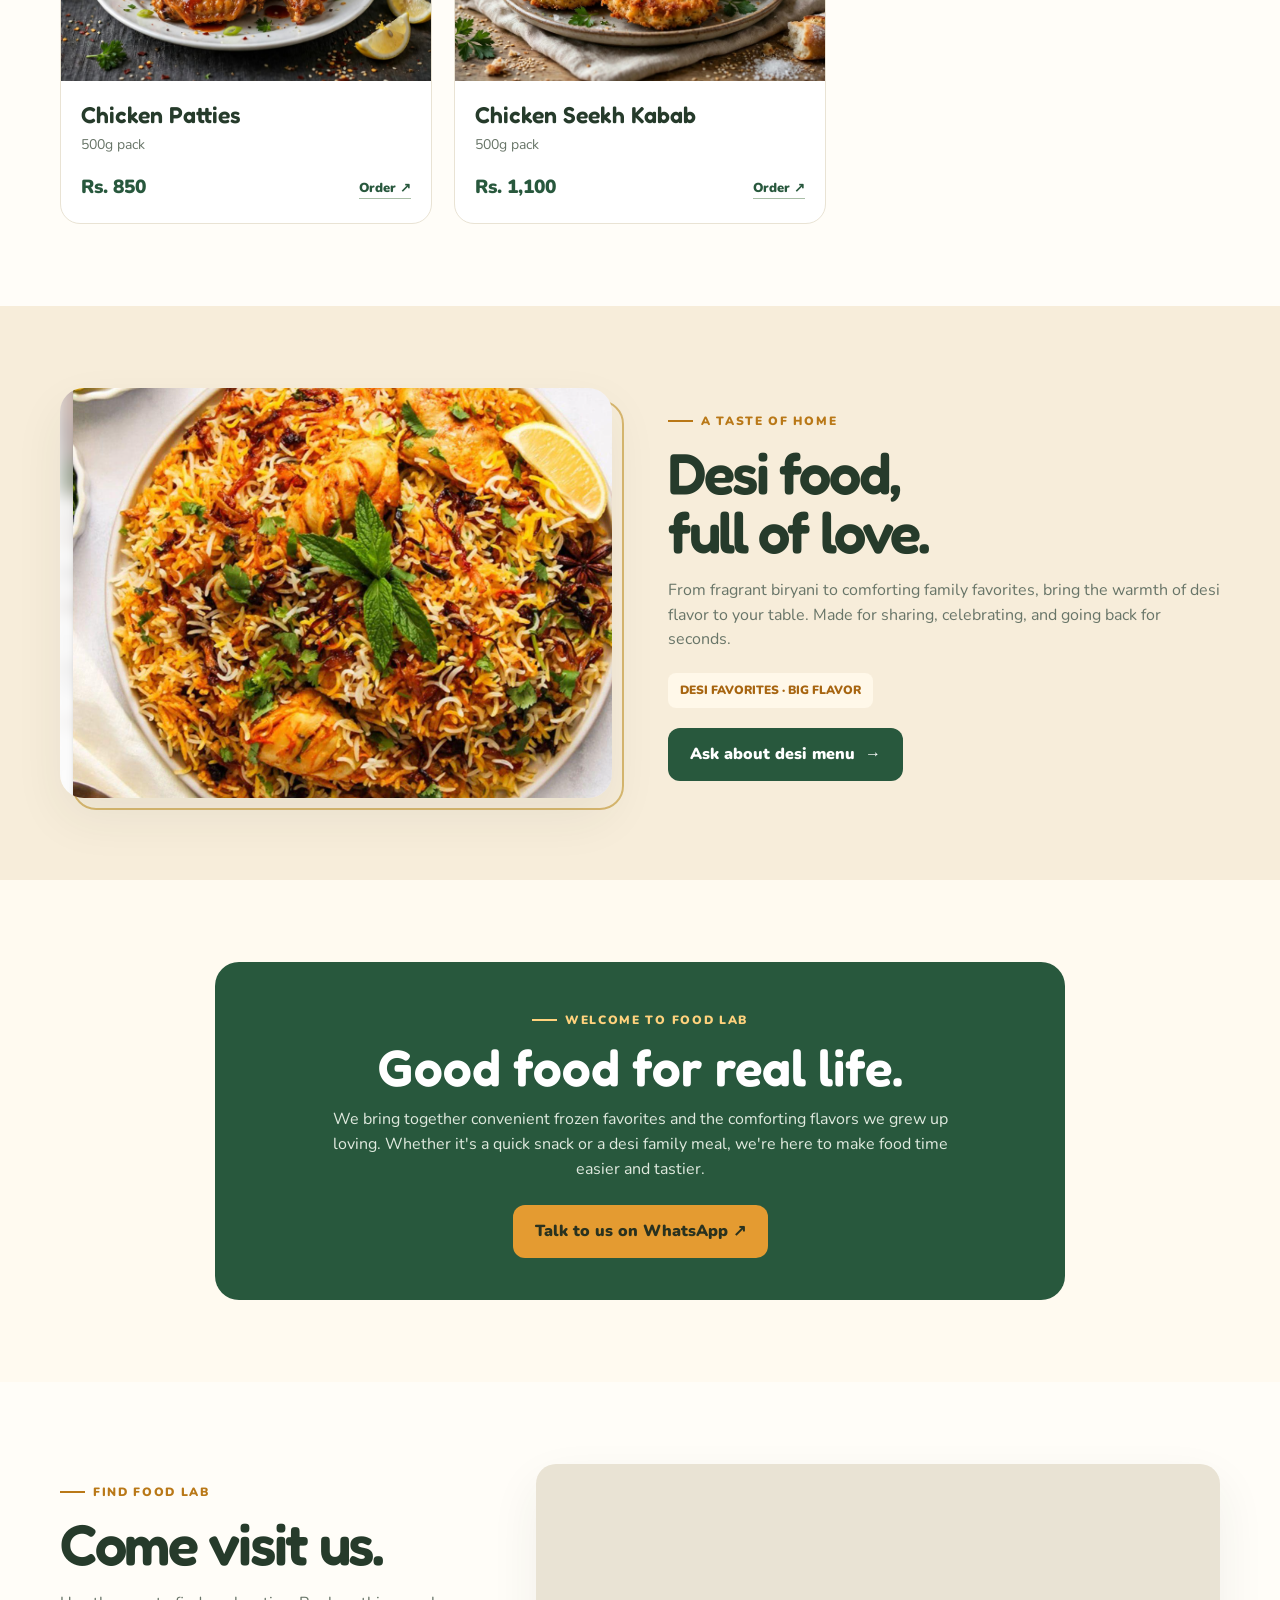
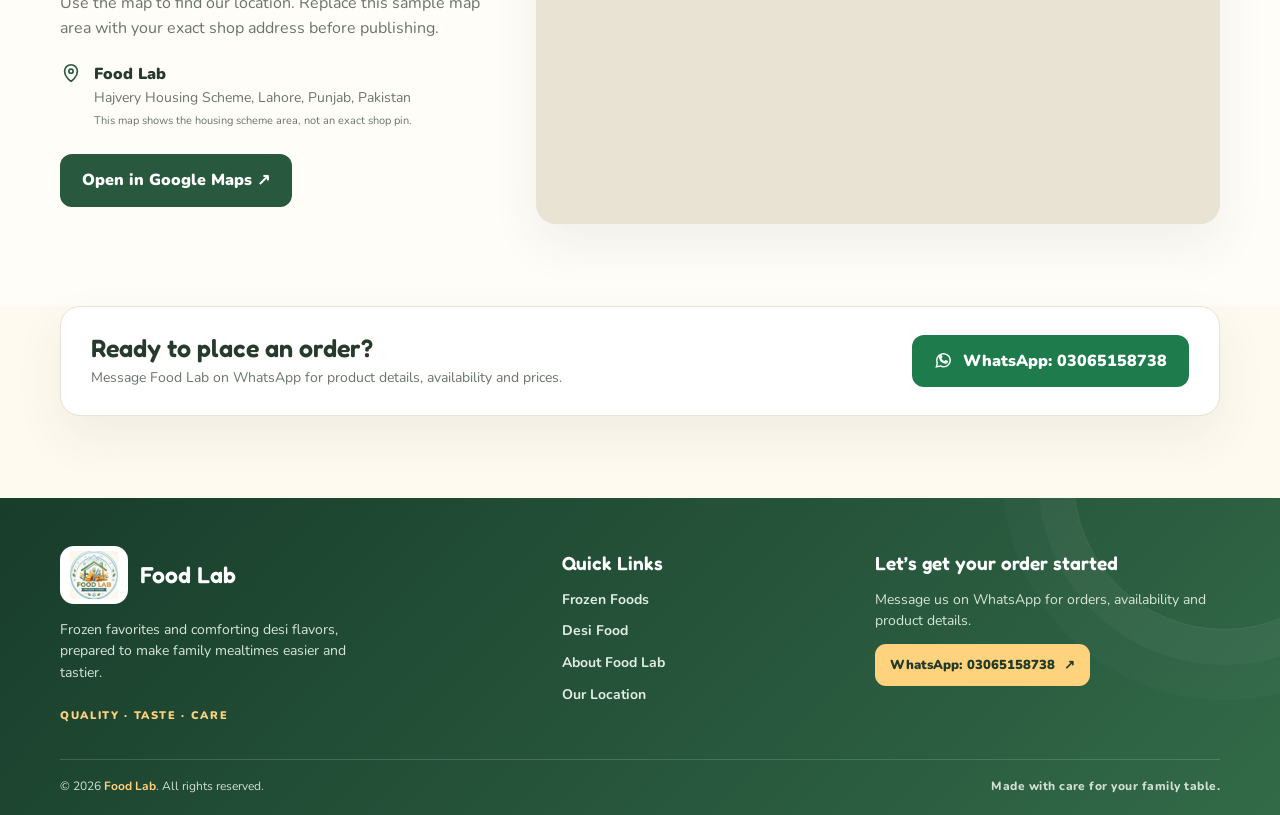
==== commit 1e38f484: "Add files via upload" ====
--- a/index.html
+++ b/index.html
@@ -1,681 +1,96 @@
-<!DOCTYPE html>
+<!doctype html>
 <html lang="en">
 <head>
-  <meta charset="UTF-8" />
-  <meta name="viewport" content="width=device-width, initial-scale=1.0" />
-  <meta name="theme-color" content="#173d2b" />
-  <meta name="description" content="Food Lab — delicious frozen favourites and homemade biryani, made with care." />
-  <title>Food Lab | Frozen Favourites & Homemade Biryani</title>
-  <link rel="preconnect" href="https://fonts.googleapis.com">
-  <link rel="preconnect" href="https://fonts.gstatic.com" crossorigin>
-  <link href="https://fonts.googleapis.com/css2?family=DM+Sans:wght@400;500;600;700&family=Playfair+Display:wght@600;700;800&display=swap" rel="stylesheet">
-  <link rel="icon" type="image/webp" href="[data-uri]" />
-  <style>
-:root{--green:#173d2b;--green-2:#24553b;--cream:#f8f5ec;--paper:#fffdf8;--orange:#d98236;--ink:#20271f;--muted:#777b70;--line:#e5e1d6;--serif:'Playfair Display',Georgia,serif;--sans:'DM Sans',Arial,sans-serif}*{box-sizing:border-box}html{scroll-behavior:smooth;scroll-padding-top:90px}body{margin:0;background:var(--paper);color:var(--ink);font-family:var(--sans);-webkit-font-smoothing:antialiased}a{color:inherit;text-decoration:none}.announcement{min-height:32px;background:var(--green);color:#f5f1e5;display:flex;align-items:center;justify-content:center;gap:9px;font-size:10px;letter-spacing:.08em;text-align:center;padding:7px 14px}.announcement span{color:#efb26d}.site-header{height:88px;display:flex;align-items:center;justify-content:space-between;padding:0 6.5%;background:rgba(255,253,248,.96);position:sticky;top:0;z-index:20;border-bottom:1px solid rgba(23,61,43,.08);backdrop-filter:blur(14px)}.brand{display:flex;align-items:center;gap:10px}.brand-mark{width:42px;height:42px;display:grid;place-items:center;border-radius:50%;background:var(--green);color:var(--cream);font:800 25px var(--serif);position:relative}.brand-mark span{font:10px var(--sans);color:#efb26d;position:absolute;right:5px;top:4px}.brand-name{font:800 21px var(--serif);letter-spacing:-.7px;line-height:1;color:var(--green)}.brand-name>span{color:var(--orange)}.brand-name small{display:block;font:600 8px var(--sans);letter-spacing:1.65px;margin-top:5px;color:#777b70}.nav-links{display:flex;gap:32px;align-items:center}.nav-links a{font-size:12px;font-weight:600;color:#555b51;transition:color .25s}.nav-links a:hover{color:var(--orange)}.nav-order{background:var(--green);color:white;padding:14px 17px;border-radius:3px;font-size:11px;font-weight:700;transition:background .25s,transform .25s}.nav-order:hover,.btn-primary:hover{background:#2b6041;transform:translateY(-2px)}.nav-order span{margin-left:12px;color:#efb26d}.menu-toggle{display:none;background:none;border:0}.hero{min-height:650px;background:var(--cream);padding:75px 9% 80px;display:grid;grid-template-columns:1fr 1fr;align-items:center;gap:7%;position:relative;overflow:hidden}.hero:before{content:'';position:absolute;width:500px;height:500px;border:1px solid #e9e2d3;border-radius:50%;left:-300px;bottom:-280px}.hero-glow{position:absolute;width:440px;height:440px;border-radius:50%;background:#f0e8d7;right:0;top:0;transform:translate(30%,-32%)}.hero-copy,.hero-visual{position:relative;z-index:1}.eyebrow{display:flex;align-items:center;gap:9px;font-size:9px;font-weight:700;letter-spacing:2px;color:var(--green);margin:0 0 22px}.eyebrow>span{height:2px;width:23px;background:var(--orange)}h1,h2,h3,p{margin-top:0}h1,h2{font-family:var(--serif);font-weight:700;letter-spacing:-1.8px}h1{font-size:clamp(52px,6vw,82px);line-height:1.03;margin-bottom:24px;color:var(--green)}h1 em,h2 em{color:var(--orange);font-weight:600}.hero-text{max-width:430px;font-size:14px;line-height:1.9;color:#6b7065;margin-bottom:30px}.hero-actions{display:flex;align-items:center;gap:26px;flex-wrap:wrap}.btn{display:inline-flex;align-items:center;justify-content:center;gap:20px;padding:16px 20px;font-size:11px;font-weight:700;transition:all .25s;border-radius:3px}.btn-primary{background:var(--green);color:white}.btn-primary span{color:#efb26d}.text-link{font-size:11px;font-weight:700;border-bottom:1px solid #c9c2b3;padding:0 0 7px}.text-link span{color:var(--orange);margin-left:7px}.hero-notes{display:flex;align-items:center;gap:12px;margin-top:48px}.note-icon{width:35px;height:35px;display:grid;place-items:center;border:1px solid #d7cfbd;border-radius:50%;color:var(--orange);font-size:18px}.hero-notes p{margin:0;font-size:11px;line-height:1.7}.hero-notes strong{color:var(--green)}.hero-notes p span{color:var(--muted);font-size:10px}.hero-visual{max-width:510px;justify-self:end;width:100%;padding:12px 12px 30px 0}.hero-image-wrap{position:relative;z-index:1;height:405px;border-radius:48% 48% 5px 5px;overflow:hidden;background:#20251f;box-shadow:0 24px 55px #343a2a1a}.hero-image-wrap:after{content:'';position:absolute;inset:0;background:linear-gradient(0deg,#0c160c40,transparent 45%);pointer-events:none}.hero-image-wrap img{width:100%;height:100%;object-fit:cover;transition:transform 1s cubic-bezier(.2,.7,.2,1);animation:heroDrift 18s ease-in-out infinite alternate}.hero-image-wrap:hover img{transform:scale(1.05)}@keyframes heroDrift{0%{transform:scale(1.02) translateX(-.5%)}100%{transform:scale(1.12) translateX(1.5%)}}.image-tag{position:absolute;z-index:2;bottom:22px;left:22px;background:var(--paper);padding:12px 16px;display:flex;gap:10px;align-items:center;box-shadow:0 8px 22px #0002}.image-tag>span{color:var(--orange);font-size:21px}.image-tag strong,.image-tag small{display:block}.image-tag strong{font:700 13px var(--serif);color:var(--green)}.image-tag small{font-size:9px;color:var(--muted);margin-top:3px}.floating-stamp{position:absolute;right:-20px;top:37px;z-index:2;width:91px;height:91px;border:1px solid #d7a064;border-radius:50%;display:flex;flex-direction:column;align-items:center;justify-content:center;gap:4px;background:#f8f5eced;color:var(--green);font-size:7px;font-weight:700;letter-spacing:1.2px;transform:rotate(11deg)}.floating-stamp b{font-size:20px;color:var(--orange)}.hero-scribble{position:absolute;right:0;bottom:0;font:italic 17px var(--serif);color:var(--orange);transform:rotate(-7deg)}.scroll-cue{position:absolute;bottom:22px;left:9%;font-size:8px;letter-spacing:1.8px;color:#858579;display:flex;align-items:center;gap:10px}.scroll-cue span{height:25px;width:1px;background:var(--orange)}.section-pad{padding:105px 9%}.intro{text-align:center;background:var(--paper)}.intro-kicker{font-size:9px;font-weight:700;letter-spacing:2.4px;color:var(--orange);margin-bottom:15px}.intro h2,.section-heading h2{font-size:clamp(38px,4.4vw,57px);line-height:1.12;color:var(--green);margin-bottom:20px}.intro-text{max-width:530px;margin:0 auto;color:var(--muted);font-size:13px;line-height:1.9}.value-row{display:grid;grid-template-columns:repeat(3,1fr);max-width:870px;margin:55px auto 0;border-top:1px solid var(--line);padding-top:30px;gap:20px}.value-row>div{display:flex;flex-direction:column;gap:8px}.value-row>div+div{border-left:1px solid var(--line)}.value-row span{font:italic 18px var(--serif);color:var(--orange)}.value-row strong{font-size:12px;color:var(--green)}.value-row small{font-size:10px;color:var(--muted)}.products{background:#f3f0e7}.section-heading{display:flex;align-items:end;justify-content:space-between;gap:40px;margin-bottom:38px}.section-heading .eyebrow{margin-bottom:15px}.section-heading h2{margin:0}.section-heading>p{max-width:315px;font-size:12px;line-height:1.8;color:var(--muted);margin-bottom:5px}.product-grid{display:grid;grid-template-columns:repeat(3,minmax(0,1fr));gap:22px}.product-card{background:var(--paper);border:1px solid #e8e3d8;transition:transform .35s,box-shadow .35s;min-width:0}.product-card:hover{transform:translateY(-7px);box-shadow:0 18px 38px #233b2512}.product-image{height:245px;position:relative;overflow:hidden;background:#ddd}.product-image img{width:100%;height:100%;object-fit:cover;transition:transform .7s}.product-card:hover .product-image img{transform:scale(1.06)}.product-label{position:absolute;left:13px;top:13px;background:#fffdf0eF;color:var(--green);font-size:8px;letter-spacing:1px;font-weight:700;padding:8px 9px}.product-info{padding:22px 20px 20px}.product-type{font-size:8px;letter-spacing:1.7px;color:var(--orange);font-weight:700;margin-bottom:9px}.product-info h3{font:700 20px var(--serif);color:var(--green);margin-bottom:11px}.product-desc{font-size:11px;line-height:1.8;color:var(--muted);min-height:40px;margin-bottom:20px}.product-order{display:flex;justify-content:space-between;align-items:center;padding-top:14px;border-top:1px solid var(--line);font-size:10px;font-weight:700;color:var(--green)}.product-order span{color:var(--orange);font-size:16px;transition:transform .2s}.product-order:hover span{transform:translate(3px,-3px)}.price-note{text-align:center;font-size:10px;color:#898a7e;margin:25px 0 0}.biryani-section{display:grid;grid-template-columns:1fr 1fr;background:var(--green);color:#f8f5ec;min-height:570px}.biryani-image{min-height:570px;position:relative;overflow:hidden}.biryani-image:after{content:'';position:absolute;inset:0;background:linear-gradient(90deg,transparent 60%,#173d2b35)}.biryani-image img{width:100%;height:100%;position:absolute;inset:0;object-fit:cover;transition:transform 1.1s}.biryani-image:hover img{transform:scale(1.045)}.biryani-image-note{position:absolute;z-index:2;left:9%;bottom:9%;font:700 36px/1.1 var(--serif);text-shadow:0 2px 15px #0006}.biryani-image-note em{color:#f0b16a}.biryani-copy{padding:80px clamp(35px,7vw,100px);align-self:center}.eyebrow-light{color:#d8dfd2}.biryani-copy h2,.cta-band h2{font-size:clamp(42px,5vw,63px);line-height:1.08;margin-bottom:23px;color:var(--cream)}.biryani-copy h2 em,.cta-band h2 em{color:#efb16a}.biryani-copy>p:not(.eyebrow){font-size:12px;line-height:1.95;color:#d2d9cf;max-width:440px}.biryani-points{padding:0;list-style:none;margin:26px 0 30px;display:grid;gap:14px}.biryani-points li{font-size:11px;color:#e8e9de;display:flex;align-items:center;gap:11px}.biryani-points span{color:#efb16a}.btn-cream{background:var(--cream);color:var(--green)}.btn-cream:hover{background:#fff;transform:translateY(-2px)}.order-note{display:block;color:#b7c5b7;font-size:9px;margin-top:15px;line-height:1.6}.how{background:var(--paper)}.steps-grid{display:grid;grid-template-columns:repeat(3,1fr);gap:22px}.step{padding:26px 26px 30px;border:1px solid var(--line);position:relative;min-height:220px;transition:border-color .3s,transform .3s}.step:hover{border-color:#d3a06b;transform:translateY(-4px)}.step-number{position:absolute;right:22px;top:20px;color:#c9c4b8;font:italic 18px var(--serif)}.step-icon{font-size:26px;color:var(--orange);margin:6px 0 20px}.step h3{font:700 19px var(--serif);color:var(--green);margin-bottom:10px}.step p{font-size:11px;line-height:1.8;color:var(--muted);margin:0;max-width:240px}.cta-band{position:relative;overflow:hidden;padding:75px 9%;background:#b9692e;display:flex;align-items:center;justify-content:space-between;gap:30px;color:var(--cream)}.cta-band .eyebrow{color:#fff0dc;margin-bottom:16px}.cta-band h2{font-size:clamp(34px,4.3vw,52px);margin:0}.cta-band .btn{flex-shrink:0}.wa-icon{font-size:17px}.cta-pattern{position:absolute;right:34%;top:-65px;font-size:300px;line-height:1;color:#ffffff0b;pointer-events:none}.footer{padding:43px 9% 20px;background:#102d20;color:#f8f5ec;display:grid;grid-template-columns:1fr 1fr;align-items:center;gap:20px}.brand-footer .brand-mark{background:#f8f5ec;color:var(--green)}.brand-footer .brand-name{color:#f8f5ec}.brand-footer .brand-name small{color:#b5c0b2}.footer>p{font:italic 14px var(--serif);color:#c3cbbb;margin:0;text-align:center}.footer-phone{justify-self:end;font-size:11px;color:#f0b16a}.footer-bottom{grid-column:1/-1;border-top:1px solid #ffffff20;margin-top:22px;padding-top:18px;display:flex;justify-content:space-between;color:#9eae9f;font-size:9px}.footer-bottom a:hover{color:#efb16a}.floating-whatsapp{position:fixed;z-index:15;right:22px;bottom:22px;background:#1d6a45;color:white;border-radius:40px;display:flex;align-items:center;gap:9px;padding:13px 17px;box-shadow:0 8px 24px #153e2d40;font-size:11px;transition:transform .25s,box-shadow .25s}.floating-whatsapp:hover{transform:translateY(-3px);box-shadow:0 12px 30px #153e2d50}.floating-whatsapp span{font-size:17px}.reveal{opacity:0;transform:translateY(22px);transition:opacity .7s ease,transform .7s cubic-bezier(.2,.7,.2,1)}.reveal.is-visible{opacity:1;transform:translateY(0)}.product-card:nth-child(2),.step:nth-child(2){transition-delay:.1s}.product-card:nth-child(3),.step:nth-child(3){transition-delay:.2s}@media(max-width:1000px){.site-header{padding:0 4%}.nav-links{gap:17px}.hero{padding-left:6%;padding-right:6%;gap:5%}.hero-image-wrap{height:355px}.section-pad{padding:80px 6%}.product-image{height:205px}.biryani-copy{padding:60px 7%}.cta-band{padding-left:6%;padding-right:6%}}@media(max-width:760px){.announcement{font-size:9px}.site-header{height:72px;padding:0 5%}.brand-mark{width:37px;height:37px}.brand-name{font-size:19px}.menu-toggle{display:flex;flex-direction:column;gap:5px;margin-left:auto;margin-right:15px;padding:10px}.menu-toggle span{display:block;width:21px;height:2px;background:var(--green);transition:transform .25s}.menu-toggle[aria-expanded=true] span:first-child{transform:translateY(7px) rotate(45deg)}.menu-toggle[aria-expanded=true] span:nth-child(2){opacity:0}.menu-toggle[aria-expanded=true] span:last-child{transform:translateY(-7px) rotate(-45deg)}.nav-links{position:absolute;top:71px;left:0;right:0;background:var(--paper);padding:0 6%;display:flex;flex-direction:column;align-items:stretch;gap:0;max-height:0;overflow:hidden;transition:max-height .35s,padding .35s;box-shadow:0 15px 20px #152d1b08}.nav-links.open{max-height:300px;padding:12px 6% 22px}.nav-links a{padding:14px 0;border-bottom:1px solid var(--line)}.nav-order{font-size:0;padding:12px}.nav-order span{font-size:16px;margin:0}.hero{grid-template-columns:1fr;padding:58px 7% 72px;gap:35px}.hero-copy{max-width:570px}.hero h1{font-size:clamp(53px,12vw,75px)}.hero-text{font-size:13px}.hero-visual{justify-self:center;max-width:470px;padding-right:10px}.hero-image-wrap{height:350px}.floating-stamp{right:-5px}.scroll-cue{left:7%}.section-pad{padding:70px 7%}.intro h2,.section-heading h2{font-size:42px}.value-row{gap:10px;margin-top:38px}.value-row strong{font-size:10px}.value-row small{font-size:9px;line-height:1.5}.section-heading{align-items:start;flex-direction:column;gap:15px}.section-heading>p{max-width:470px}.product-grid{grid-template-columns:1fr 1fr;gap:15px}.product-card:last-child{grid-column:1/-1;display:grid;grid-template-columns: .9fr 1fr}.product-card:last-child .product-image{height:100%;min-height:240px}.product-image{height:210px}.product-info{padding:17px 15px}.product-info h3{font-size:18px}.product-desc{font-size:10px}.biryani-section{grid-template-columns:1fr}.biryani-image{min-height:380px}.biryani-copy{padding:58px 8% 65px}.biryani-copy h2{font-size:53px}.steps-grid{gap:12px}.step{padding:20px 16px;min-height:220px}.step h3{font-size:16px}.step p{font-size:10px}.cta-band{padding:60px 7%;align-items:flex-start;flex-direction:column}.cta-band h2{font-size:43px}.footer{padding-left:7%;padding-right:7%}}@media(max-width:480px){.hero{padding-top:45px}.hero-actions{gap:18px}.btn{padding:15px 16px}.hero-image-wrap{height:285px}.hero-notes{margin-top:35px}.value-row{grid-template-columns:1fr;gap:17px;text-align:left;max-width:270px}.value-row>div{display:grid;grid-template-columns:28px 1fr;gap:4px 10px}.value-row>div+div{border-left:0}.value-row span{grid-row:span 2}.value-row small{grid-column:2}.product-grid{grid-template-columns:1fr}.product-card:last-child{grid-column:auto;display:block}.product-card:last-child .product-image{height:230px;min-height:0}.product-image{height:245px}.product-info{padding:20px}.product-info h3{font-size:21px}.product-desc{font-size:11px;min-height:0}.biryani-image{min-height:310px}.biryani-copy h2{font-size:48px}.steps-grid{grid-template-columns:1fr}.step{min-height:0;padding:24px}.step-icon{margin-bottom:15px}.step p{max-width:100%;font-size:11px}.cta-band h2{font-size:37px}.footer{grid-template-columns:1fr;gap:20px;text-align:center;justify-items:center}.footer>p{text-align:center}.footer-phone{justify-self:center}.footer-bottom{width:100%;gap:12px}.floating-whatsapp{right:12px;bottom:12px;padding:12px 15px}.floating-whatsapp b{font-size:10px}}@media(prefers-reduced-motion:reduce){html{scroll-behavior:auto}*,*:before,*:after{animation-duration:.01ms!important;animation-iteration-count:1!important;transition-duration:.01ms!important}.reveal{opacity:1;transform:none}}
+<meta charset="utf-8"><meta name="viewport" content="width=device-width, initial-scale=1">
+<meta name="theme-color" content="#fffaf0">
+<title>Food Lab — Frozen Foods & Desi Favorites</title>
+<link rel="preconnect" href="https://fonts.googleapis.com"><link rel="preconnect" href="https://fonts.gstatic.com" crossorigin>
+<link href="https://fonts.googleapis.com/css2?family=Fredoka:wght@400;500;600;700&family=Nunito:wght@400;600;700;800;900&display=swap" rel="stylesheet">
+<style>
+:root{--cream:#fffaf0;--white:#fff;--ink:#263b2b;--muted:#687568;--green:#28583d;--green2:#39764c;--orange:#e49b31;--orange2:#f4c56b;--line:#e9e3d4;--shadow:0 20px 50px #263b2b12}
+*{box-sizing:border-box}html{scroll-behavior:smooth}body{margin:0;background:var(--cream);color:var(--ink);font-family:Nunito, sans-serif;line-height:1.55}a{color:inherit;text-decoration:none}img{max-width:100%;display:block}button,a{outline-offset:4px}a:focus-visible,button:focus-visible{outline:3px solid var(--orange)}
+.wrap{width:min(1160px,calc(100% - 44px));margin:auto}.topline{background:var(--green);color:white;text-align:center;padding:8px 12px;font-size:13px;font-weight:800;letter-spacing:.04em}.topline b{color:#ffd27d}
+header{position:sticky;top:0;z-index:10;background:#fffaf0ed;backdrop-filter:blur(12px);border-bottom:1px solid var(--line)}.nav{height:86px;display:flex;align-items:center;justify-content:space-between;gap:26px}.brand img{width:100px;height:70px;object-fit:contain}.links{display:flex;align-items:center;gap:30px;font-size:14px;font-weight:900}.links a:not(.btn):hover{color:var(--orange)}.btn{display:inline-flex;align-items:center;justify-content:center;gap:10px;background:var(--green);color:white;padding:14px 22px;border-radius:12px;font-weight:900;border:0;cursor:pointer;transition:background .2s,transform .2s}.btn:hover{background:var(--green2);transform:translateY(-2px)}.btn.orange{background:var(--orange);color:#2a321f}.btn.orange:hover{background:#f1b64e}.menu-toggle{display:none;background:none;border:0;font-size:24px;color:var(--green)}
+.hero{padding:62px 0 68px}.hero-grid{display:grid;grid-template-columns:.92fr 1.08fr;gap:52px;align-items:center}.eyebrow{display:inline-flex;align-items:center;gap:8px;color:#b97817;font-weight:900;text-transform:uppercase;letter-spacing:.14em;font-size:12px}.eyebrow:before{content:"";height:2px;width:25px;background:currentColor}.hero h1{font:600 clamp(3.2rem,6vw,5.3rem)/.99 Fredoka,sans-serif;letter-spacing:-.045em;margin:18px 0}.hero h1 span{color:var(--green2)}.hero p{color:var(--muted);font-size:17px;max-width:460px;margin:0 0 28px}.actions{display:flex;gap:12px;flex-wrap:wrap}.btn.outline{background:transparent;color:var(--green);border:1.5px solid #cbd6c7}.btn.outline:hover{background:#edf3e9}.hero-meta{display:flex;align-items:center;gap:12px;margin-top:28px;font-size:13px;font-weight:800;color:var(--muted)}.mini-icons{display:flex}.mini-icons span{width:34px;height:34px;border-radius:50%;display:grid;place-items:center;background:#e9f0e4;border:2px solid var(--cream);margin-left:-6px;color:var(--green)}.mini-icons span:first-child{margin-left:0}.hero-art{position:relative;padding:0 0 20px 20px}.hero-art:before{content:"";position:absolute;inset:25px 22px 0 0;border-radius:28px;background:#f3d89f;transform:rotate(-3deg)}.hero-art img{position:relative;width:100%;height:430px;object-fit:cover;border-radius:26px;box-shadow:var(--shadow)}.stamp{position:absolute;left:-12px;top:24px;background:var(--orange2);border:5px solid var(--cream);border-radius:50%;width:104px;height:104px;display:grid;place-items:center;text-align:center;font:600 17px/1.05 Fredoka,sans-serif;transform:rotate(-8deg)}.image-caption{position:absolute;right:16px;bottom:4px;background:white;padding:14px 18px;border-radius:13px;box-shadow:var(--shadow);font-size:13px;font-weight:900}.image-caption small{display:block;font-weight:700;color:var(--muted)}
+.benefits{background:#f4eddd;border-block:1px solid #e8dfcc}.benefits-row{display:grid;grid-template-columns:repeat(3,1fr);gap:18px;padding:21px 0}.benefit{display:flex;align-items:center;justify-content:center;gap:11px;font-weight:900;font-size:14px}.benefit svg{color:var(--green);flex-shrink:0}
+section{padding:82px 0}.section-head{text-align:center;max-width:650px;margin:0 auto 38px}.section-head .eyebrow:before{display:none}.section-head h2{font:600 clamp(2.5rem,4.5vw,3.7rem)/1.04 Fredoka,sans-serif;letter-spacing:-.04em;margin:12px 0}.section-head p{color:var(--muted);margin:0;font-size:16px}.products{background:#fffdf8}.product-grid{display:grid;grid-template-columns:repeat(3,minmax(0,1fr));gap:22px}.product{background:white;border:1px solid var(--line);border-radius:20px;overflow:hidden;transition:transform .2s,box-shadow .2s}.product:hover{transform:translateY(-5px);box-shadow:var(--shadow)}.product img{width:100%;height:245px;object-fit:cover;background:#eee}.product-body{padding:20px}.product h3{font:600 23px Fredoka,sans-serif;margin:0 0 6px}.product p{font-size:14px;color:var(--muted);margin:0 0 18px}.product-foot{display:flex;align-items:center;justify-content:space-between;gap:10px}.pill{background:#edf3e9;color:var(--green);padding:6px 10px;border-radius:7px;font-size:11px;font-weight:900;letter-spacing:.05em}.order-link{font-size:13px;color:var(--green);font-weight:900;border-bottom:1px solid #a9bea7}.desi{background:#f7edda}.desi-grid{display:grid;grid-template-columns:1fr 1fr;align-items:center;gap:56px}.desi-img{position:relative}.desi-img img{height:410px;width:100%;object-fit:cover;border-radius:24px;box-shadow:var(--shadow)}.desi-img:after{content:"";position:absolute;inset:12px -12px -12px 12px;border:2px solid #d8b76f;border-radius:24px;z-index:0;pointer-events:none}.desi-img img{position:relative;z-index:1}.desi-copy h2{font:600 clamp(2.6rem,4.5vw,3.8rem)/1.02 Fredoka,sans-serif;letter-spacing:-.04em;margin:14px 0}.desi-copy p{color:var(--muted);font-size:16px}.desi-badge{display:inline-flex;background:#fff8e9;color:#a76510;padding:8px 12px;border-radius:8px;font-size:12px;font-weight:900;margin:5px 0 20px}
+.about{text-align:center}.about-box{max-width:850px;margin:auto;background:var(--green);color:white;border-radius:24px;padding:42px 30px}.about-box h2{font:600 clamp(2.2rem,4vw,3.2rem)/1.05 Fredoka,sans-serif;margin:12px 0}.about-box p{color:#e0eadf;max-width:620px;margin:0 auto 24px}.about-box .eyebrow{color:#ffd27d}.about-box .eyebrow:before{background:currentColor}
+.contact{padding-top:0}.contact-box{display:flex;align-items:center;justify-content:space-between;gap:25px;background:white;border:1px solid var(--line);border-radius:20px;padding:26px 30px;box-shadow:var(--shadow)}.contact-box h3{font:600 25px Fredoka,sans-serif;margin:0 0 4px}.contact-box p{color:var(--muted);margin:0;font-size:14px}.wa{background:#1e7b4b;white-space:nowrap}.wa:hover{background:#155e38}.wa svg{width:19px;height:19px}
+footer{position:relative;overflow:hidden;padding:48px 0 20px;background:linear-gradient(135deg,#183d2b 0%,#28583d 62%,#326a47 100%);color:#fff}footer:before{content:"";position:absolute;width:300px;height:300px;border:1px solid #ffffff18;border-radius:50%;right:-95px;top:-170px;box-shadow:0 0 0 35px #ffffff08,0 0 0 70px #ffffff05;pointer-events:none}.footer-main{position:relative;display:grid;grid-template-columns:1.35fr .8fr 1fr;gap:36px;padding-bottom:32px}.footer-brand{display:flex;align-items:center;gap:12px;font:600 23px Fredoka,sans-serif}.footer-brand img{width:68px;height:58px;object-fit:contain;background:#fff;border-radius:14px;padding:5px}.footer-tagline{max-width:320px;margin:15px 0 18px;color:#d8e6d9;font-size:14px}.footer-kicker{font-size:11px;letter-spacing:.15em;text-transform:uppercase;font-weight:900;color:#ffd27d}.footer-heading{font:600 19px Fredoka,sans-serif;margin:5px 0 15px}.footer-links{display:grid;gap:10px;color:#e2ede3;font-size:14px;font-weight:700}.footer-links a{width:max-content;max-width:100%;transition:color .2s,transform .2s}.footer-links a:hover{color:#ffd27d;transform:translateX(3px)}.footer-contact{display:flex;flex-direction:column;align-items:flex-start;gap:12px}.footer-contact p{margin:0;color:#d8e6d9;font-size:14px}.footer-wa{display:inline-flex;align-items:center;gap:9px;background:#ffd27d;color:#233a29;padding:11px 15px;border-radius:11px;font-size:13px;font-weight:900;transition:transform .2s,background .2s}.footer-wa:hover{background:#ffe0a0;transform:translateY(-2px)}.footer-bottom{position:relative;display:flex;justify-content:space-between;align-items:center;gap:14px;border-top:1px solid #ffffff26;padding-top:17px;color:#d1e0d3;font-size:12px}.footer-bottom strong{color:#ffd27d}.footer-social-note{font-weight:800;letter-spacing:.04em}
+@media(prefers-reduced-motion:no-preference){.load-in{animation:enter .5s ease-out both}@keyframes enter{from{opacity:0;transform:translateY(8px)}to{opacity:1;transform:translateY(0)}}}
+@media(max-width:800px){.nav{height:74px}.links{gap:16px}.brand img{width:80px}.hero-grid{gap:30px}.hero-art img{height:360px}.hero h1{font-size:clamp(3rem,7vw,4.3rem)}.product img{height:190px}.desi-grid{gap:30px}.desi-img img{height:350px}}
+@media(max-width:650px){.wrap{width:calc(100% - 32px)}.topline{font-size:11px}.nav{height:70px}.menu-toggle{display:block}.links{display:none;position:absolute;left:0;right:0;top:70px;background:var(--cream);padding:20px 24px 24px;flex-direction:column;align-items:stretch;border-bottom:1px solid var(--line)}.links.open{display:flex}.links .btn{justify-content:center}.hero{padding:34px 0 46px}.hero-grid,.desi-grid{grid-template-columns:1fr;gap:30px}.hero-art{order:-1;padding-left:12px}.hero-art img{height:300px}.stamp{width:85px;height:85px;font-size:14px;left:-5px}.hero h1{font-size:clamp(3rem,12vw,4rem)}.hero p{font-size:15px}.benefits-row{grid-template-columns:1fr;gap:14px;padding:18px 0}.benefit{justify-content:flex-start}.section-head{margin-bottom:26px}section{padding:60px 0}.product-grid{grid-template-columns:1fr;gap:16px}.product{display:grid;grid-template-columns:40% 1fr}.product img{height:100%;min-height:190px}.product-body{padding:16px}.product h3{font-size:20px}.product p{font-size:13px}.desi-img{order:0}.desi-img img{height:290px}.desi-copy h2{font-size:2.7rem}.about-box{padding:32px 20px}.contact-box{align-items:flex-start;flex-direction:column;padding:22px}.footer-row{flex-direction:column;text-align:center}.footer-brand{justify-content:center}}
+@media(max-width:390px){.actions .btn{width:100%}.product{grid-template-columns:1fr}.product img{height:200px;min-height:0}.image-caption{right:8px}.brand img{width:70px}}
 
-.product-price{display:flex;align-items:center;justify-content:space-between;gap:10px;margin:0 0 8px;color:var(--muted);font-size:11px}.product-price strong{font-size:16px;color:var(--orange);font-weight:700}.biryani-price{font:700 24px var(--serif)!important;color:#efb16a!important;margin:-8px 0 18px!important}
+.location{background:#fffdf8}.location-grid{display:grid;grid-template-columns:.78fr 1.22fr;gap:38px;align-items:stretch}.location-copy{padding:12px 0}.location-copy h2{font:600 clamp(2.5rem,4.5vw,3.6rem)/1.03 Fredoka,sans-serif;letter-spacing:-.04em;margin:14px 0}.location-copy p{color:var(--muted);margin-bottom:22px}.location-address{display:flex;align-items:flex-start;gap:12px;margin:0 0 24px}.location-address>svg{color:var(--green);flex-shrink:0}.location-address strong{display:block;font-weight:900}.location-address span{display:block;color:var(--muted);font-size:14px}.location-address small{font-size:11px}.map-frame{width:100%;height:360px;min-height:320px;border:0;border-radius:20px;box-shadow:var(--shadow);background:#e9e3d4}
+@media(max-width:650px){.location-grid{grid-template-columns:1fr;gap:24px}.map-frame{height:300px;min-height:300px}}
+@media(max-width:800px){.footer-main{grid-template-columns:1fr 1fr;gap:28px}.footer-about{grid-column:1/-1}}
+@media(max-width:520px){footer{padding:38px 0 18px}.footer-main{grid-template-columns:1fr;gap:26px}.footer-about{grid-column:auto}.footer-bottom{flex-direction:column;text-align:center;gap:7px}.footer-brand img{width:60px;height:54px}}
 
-/* =====================================================================
-   FOOD LAB - ANIMATION LAYER
-   Original design (colors, fonts, layout) bilkul wahi hai. Yeh sirf motion
-   add karta hai. Zyada-tar effects transform/opacity par hain taake mobile
-   par bhi smooth rahein.
-   ===================================================================== */
-:root{--ease-out:cubic-bezier(.2,.7,.2,1);--ease-spring:cubic-bezier(.34,1.56,.64,1)}
-
-/* ---------- Keyframes ---------- */
-@keyframes rise{from{opacity:0;transform:translateY(30px)}to{opacity:1;transform:none}}
-@keyframes slideIn{from{opacity:0;transform:translateX(-26px)}to{opacity:1;transform:none}}
-@keyframes priceIn{from{opacity:0;transform:scale(.5)}to{opacity:1;transform:none}}
-@keyframes archIn{from{clip-path:inset(100% 0 0 0)}to{clip-path:inset(0 0 0 0)}}
-@keyframes lineGrow{from{transform:scaleX(0)}to{transform:scaleX(1)}}
-@keyframes shimmer{to{background-position:200% 0}}
-@keyframes stampIn{from{opacity:0;transform:rotate(-40deg) scale(.4)}to{opacity:1;transform:rotate(11deg) scale(1)}}
-@keyframes stampFloat{0%,100%{transform:rotate(11deg) translateY(0)}50%{transform:rotate(6deg) translateY(-9px)}}
-@keyframes tagFloat{0%,100%{transform:translateY(0)}50%{transform:translateY(-6px)}}
-@keyframes scribble{from{opacity:0;transform:rotate(-7deg) translateY(12px)}to{opacity:1;transform:rotate(-7deg)}}
-@keyframes cue{0%{transform:scaleY(0);transform-origin:top}50%{transform:scaleY(1);transform-origin:top}51%{transform:scaleY(1);transform-origin:bottom}100%{transform:scaleY(0);transform-origin:bottom}}
-@keyframes spin{to{transform:rotate(360deg)}}
-@keyframes ring{0%{transform:scale(1);opacity:.5}100%{transform:scale(1.55);opacity:0}}
-@keyframes waIn{from{opacity:0;transform:translateY(40px) scale(.8)}to{opacity:1;transform:none}}
-@keyframes wiggle{0%,100%{transform:rotate(0)}25%{transform:rotate(-18deg)}75%{transform:rotate(18deg)}}
-@keyframes ripple{to{transform:scale(1);opacity:0}}
-@keyframes steam{0%{opacity:0;transform:translateY(40px) scale(.7)}25%{opacity:1}100%{opacity:0;transform:translateY(-170px) scale(1.5)}}
-@keyframes glowPulse{to{scale:1.16}}
-@keyframes headerIn{from{transform:translateY(-100%)}to{transform:none}}
-@keyframes btnPulse{0%{box-shadow:0 0 0 0 rgba(248,245,236,.5)}100%{box-shadow:0 0 0 18px rgba(248,245,236,0)}}
-@keyframes waPulse{0%,100%{transform:scale(1)}50%{transform:scale(1.25)}}
-
-/* ---------- Scroll progress bar ---------- */
-.scroll-progress{position:fixed;top:0;left:0;right:0;height:3px;z-index:30;background:linear-gradient(90deg,var(--orange),#efb16a);transform:scaleX(0);transform-origin:left;pointer-events:none}
-
-/* ---------- Announcement + header ---------- */
-.announcement span{animation:spin 8s linear infinite}
-.site-header{animation:headerIn .8s var(--ease-out) backwards;transition:height .35s var(--ease-out),box-shadow .35s,background .35s}
-.site-header.scrolled{box-shadow:0 8px 30px rgba(23,61,43,.1)}
-@media(min-width:761px){.site-header.scrolled{height:70px}}
-.brand-mark{transition:transform .5s var(--ease-spring)}
-.brand-mark span{transition:transform .7s var(--ease-out)}
-.brand:hover .brand-mark{transform:rotate(-10deg) scale(1.08)}
-.brand:hover .brand-mark span{transform:rotate(180deg)}
-
-@media(min-width:761px){
-  .nav-links a{position:relative;padding:6px 0}
-  .nav-links a:after{content:'';position:absolute;left:0;right:0;bottom:-2px;height:2px;background:var(--orange);transform:scaleX(0);transform-origin:right;transition:transform .35s var(--ease-out)}
-  .nav-links a:hover:after,.nav-links a.active:after{transform:scaleX(1);transform-origin:left}
-}
-.nav-links a.active{color:var(--orange)}
-
-/* ---------- Hero entrance ---------- */
-.hero-copy.is-visible>*{animation:rise .9s var(--ease-out) backwards}
-.hero-copy.is-visible>:nth-child(1){animation-delay:.1s}
-.hero-copy.is-visible>:nth-child(2){animation-delay:.25s}
-.hero-copy.is-visible>:nth-child(3){animation-delay:.4s}
-.hero-copy.is-visible>:nth-child(4){animation-delay:.55s}
-.hero-copy.is-visible>:nth-child(5){animation-delay:.7s}
-
-.hero-visual.is-visible .hero-image-wrap{animation:archIn 1.3s var(--ease-out) .1s backwards}
-.hero-visual.is-visible .floating-stamp{animation:stampIn .9s var(--ease-spring) 1s backwards,stampFloat 6s ease-in-out 1.9s infinite}
-.hero-visual.is-visible .image-tag{animation:rise .9s var(--ease-out) .9s backwards,tagFloat 5s ease-in-out 1.8s infinite}
-.hero-visual.is-visible .hero-scribble{animation:scribble 1s ease 1.4s backwards}
-.hero-glow{animation:glowPulse 9s ease-in-out infinite alternate}
-
-/* Mouse parallax (JS --nx / --ny set karta hai) */
-.hero-glow,.floating-stamp,.image-tag{transition:translate .5s ease-out}
-.hero-glow{translate:calc(var(--nx,0)*34px) calc(var(--ny,0)*34px)}
-.floating-stamp{translate:calc(var(--nx,0)*-28px) calc(var(--ny,0)*-28px)}
-.image-tag{translate:calc(var(--nx,0)*16px) calc(var(--ny,0)*16px)}
-
-.scroll-cue span{transform-origin:top;animation:cue 2.2s ease-in-out infinite}
-.hero-notes .note-icon{transition:transform .6s var(--ease-spring)}
-.hero-notes:hover .note-icon{transform:rotate(180deg) scale(1.12)}
-
-/* ---------- Headings ---------- */
-h1 em,h2 em{--em-a:var(--orange);--em-b:#f59a3e;background:linear-gradient(100deg,var(--em-a) 30%,var(--em-b) 50%,var(--em-a) 70%);background-size:200% 100%;-webkit-background-clip:text;background-clip:text;-webkit-text-fill-color:transparent;color:transparent}
-.biryani-copy h2 em,.cta-band h2 em{--em-a:#efb16a;--em-b:#fff3df}
-h1 em{animation:shimmer 6s linear infinite}
-.is-visible h2 em,h2.is-visible em{animation:shimmer 2.6s ease .4s 1}
-.reveal.is-visible .eyebrow>span,.eyebrow.reveal.is-visible>span{transform-origin:left;animation:lineGrow .8s var(--ease-out) .3s backwards}
-
-/* ---------- Scroll reveal (script.js ke .reveal / .is-visible ke upar) ---------- */
-.reveal{transition:opacity .9s ease var(--d,0s),transform 1s var(--ease-out) var(--d,0s)}
-.reveal:not(.is-visible){transform:translateY(36px)}
-.product-card.reveal:not(.is-visible){transform:translateY(54px) scale(.96)}
-.hero-visual.reveal:not(.is-visible){transform:translateX(50px)}
-.biryani-image.reveal:not(.is-visible){transform:translateX(-60px)}
-.biryani-copy.reveal:not(.is-visible){transform:translateX(60px)}
-/* Reveal khatam hone par (JS .done lagata hai) delay hata do taake hover foran chale */
-.reveal.done{transition-delay:0s!important}
-.product-card.reveal.done{transition:transform .45s var(--ease-out),box-shadow .45s,border-color .3s}
-.step.reveal.done{transition:transform .4s var(--ease-out),box-shadow .4s,border-color .3s}
-
-.value-row.is-visible>div{animation:rise .8s var(--ease-out) backwards}
-.value-row.is-visible>div:nth-child(1){animation-delay:.15s}
-.value-row.is-visible>div:nth-child(2){animation-delay:.3s}
-.value-row.is-visible>div:nth-child(3){animation-delay:.45s}
-.value-row>div{transition:transform .35s var(--ease-out)}
-.value-row>div:hover{transform:translateY(-5px)}
-.value-row span{transition:transform .45s var(--ease-spring);transform-origin:left center}
-.value-row>div:hover span{transform:scale(1.3)}
-.value-row strong{transition:color .3s}
-.value-row>div:hover strong{color:var(--orange)}
-
-/* ---------- Buttons ---------- */
-.btn,.nav-order{position:relative;overflow:hidden;isolation:isolate;translate:var(--tx,0) var(--ty,0);-webkit-tap-highlight-color:transparent}
-.nav-order{transition:background .25s,transform .25s,translate .25s,box-shadow .25s}
-.btn:after,.nav-order:after{content:'';position:absolute;top:0;left:-120%;width:60%;height:100%;background:linear-gradient(105deg,transparent,rgba(255,255,255,.38),transparent);transform:skewX(-20deg);transition:left .8s var(--ease-out);pointer-events:none}
-.btn:hover:after,.nav-order:hover:after{left:140%}
-.btn>span,.nav-order>span{display:inline-block;transition:transform .3s var(--ease-out)}
-.btn-primary:hover>span{transform:translateY(3px)}
-.btn-cream:hover>span,.nav-order:hover>span{transform:translate(3px,-3px)}
-.btn-primary:hover{box-shadow:0 14px 28px rgba(23,61,43,.28)}
-.btn-cream:hover{box-shadow:0 14px 28px rgba(0,0,0,.25)}
-.nav-order:hover{box-shadow:0 10px 22px rgba(23,61,43,.25)}
-.btn:active,.nav-order:active{transform:translateY(0) scale(.97)}
-.ripple{position:absolute;border-radius:50%;background:rgba(255,255,255,.4);transform:scale(0);animation:ripple .65s ease-out forwards;pointer-events:none}
-
-.text-link{position:relative}
-.text-link:after{content:'';position:absolute;left:0;bottom:-1px;height:1px;width:100%;background:var(--orange);transform:scaleX(0);transform-origin:left;transition:transform .45s var(--ease-out)}
-.text-link:hover:after{transform:scaleX(1)}
-.text-link span{display:inline-block;transition:transform .3s var(--ease-out)}
-.text-link:hover span{transform:translate(3px,-3px)}
-
-/* ---------- Product cards ---------- */
-.product-card{position:relative;overflow:hidden}
-.product-card:before{content:'';position:absolute;inset:0;z-index:2;pointer-events:none;opacity:0;transition:opacity .4s;background:radial-gradient(260px circle at var(--px,50%) var(--py,50%),rgba(217,130,54,.14),transparent 65%)}
-.product-card:after{content:'';position:absolute;left:0;bottom:0;height:3px;width:100%;z-index:3;background:linear-gradient(90deg,var(--orange),#efb16a);transform:scaleX(0);transform-origin:left;transition:transform .5s var(--ease-out)}
-.product-image:after{content:'';position:absolute;top:0;left:-80%;width:50%;height:100%;background:linear-gradient(110deg,transparent,rgba(255,255,255,.38),transparent);transform:skewX(-18deg);transition:left .9s var(--ease-out);pointer-events:none}
-.product-image img{transition:transform .9s var(--ease-out),filter .6s}
-.product-label{transition:background .3s,color .3s,transform .4s var(--ease-out)}
-.product-info h3{transition:color .3s}
-.product-price strong{display:inline-block;transform-origin:right center;transition:transform .35s var(--ease-spring)}
-.product-order{position:relative}
-.product-order:before{content:'';position:absolute;left:0;top:-1px;height:1px;width:100%;background:var(--orange);transform:scaleX(0);transform-origin:left;transition:transform .5s var(--ease-out)}
-.product-order span{display:inline-block}
-
-@media(any-hover:hover) and (any-pointer:fine){
-  .product-card.is-visible:hover{transform:perspective(1000px) translateY(-10px) rotateX(var(--rx,0deg)) rotateY(var(--ry,0deg));box-shadow:0 28px 50px rgba(35,59,37,.18);border-color:#d9b98f}
-  .product-card.reveal.done:hover{transition:transform .15s ease-out,box-shadow .45s,border-color .3s}
-  .product-card:hover:before{opacity:1}
-  .product-card:hover:after{transform:scaleX(1)}
-  .product-card:hover .product-image:after{left:140%}
-  .product-card:hover .product-image img{transform:scale(1.1) rotate(.8deg);filter:saturate(1.15) contrast(1.03)}
-  .product-card:hover .product-label{background:var(--orange);color:#fff;transform:translateX(4px)}
-  .product-card:hover h3{color:var(--orange)}
-  .product-card:hover .product-price strong{transform:scale(1.14)}
-  .product-card:hover .product-order:before{transform:scaleX(1)}
-  .product-card:hover .product-order span{transform:translate(2px,-2px)}
-  .product-order:hover span{transform:translate(5px,-5px) scale(1.2)}
-}
-.product-card:active{transform:scale(.985)}
-
-/* ---------- Steps ---------- */
-.step{overflow:hidden}
-.step:before{content:'';position:absolute;left:0;top:0;height:3px;width:100%;background:linear-gradient(90deg,var(--orange),#efb16a);transform:scaleX(0);transform-origin:left;transition:transform .5s var(--ease-out)}
-.step-icon{width:fit-content;transition:transform .5s var(--ease-spring)}
-.step-number{transition:color .3s,transform .4s var(--ease-spring)}
-@media(any-hover:hover) and (any-pointer:fine){
-  .step.is-visible:hover{transform:translateY(-8px);box-shadow:0 18px 36px rgba(35,59,37,.1)}
-  .step:hover:before{transform:scaleX(1)}
-  .step:hover .step-icon{transform:translateY(-4px) rotate(-10deg) scale(1.2)}
-  .step:hover .step-number{color:var(--orange);transform:scale(1.2)}
-}
-
-/* ---------- Biryani ---------- */
-.biryani-section{overflow:hidden}
-.biryani-image img{transition:transform 1.4s var(--ease-out)}
-.biryani-image:hover img{transform:scale(1.08)}
-.biryani-image-note{transition:transform .6s var(--ease-out)}
-.biryani-image:hover .biryani-image-note{transform:translateY(-8px)}
-.biryani-image.is-visible .biryani-image-note{animation:rise 1s var(--ease-out) .6s backwards}
-.biryani-copy.is-visible .biryani-price{transform-origin:left center;animation:priceIn .8s var(--ease-spring) .35s backwards}
-.biryani-copy.is-visible .biryani-points li{animation:slideIn .7s var(--ease-out) backwards}
-.biryani-copy.is-visible .biryani-points li:nth-child(1){animation-delay:.5s}
-.biryani-copy.is-visible .biryani-points li:nth-child(2){animation-delay:.65s}
-.biryani-copy.is-visible .biryani-points li:nth-child(3){animation-delay:.8s}
-.biryani-points li{transition:transform .3s var(--ease-out)}
-.biryani-points li:hover{transform:translateX(6px)}
-.biryani-points span{transition:transform .5s var(--ease-out)}
-.biryani-points li:hover span{transform:rotate(90deg)}
-/* Garam biryani ki halki bhaap (JS .steam spans banata hai) */
-.steam{position:absolute;z-index:1;bottom:30%;width:90px;height:150px;border-radius:50%;background:radial-gradient(closest-side,rgba(255,255,255,.26),transparent);opacity:0;pointer-events:none}
-.biryani-image.is-visible .steam{animation:steam 6.5s ease-in infinite}
-.steam.s1{left:36%}
-.steam.s2{left:48%;animation-delay:2.2s!important}
-.steam.s3{left:58%;animation-delay:4.4s!important}
-
-/* ---------- CTA band + floating WhatsApp + footer ---------- */
-.cta-pattern{animation:spin 70s linear infinite}
-.cta-band .btn{animation:btnPulse 2.6s ease-out 1.5s infinite}
-.wa-icon{display:inline-block;animation:waPulse 2s ease-in-out infinite}
-.floating-whatsapp{animation:waIn .8s var(--ease-spring) 1.6s backwards}
-.floating-whatsapp:before{content:'';position:absolute;inset:0;border-radius:inherit;background:#1d6a45;z-index:-1;animation:ring 2.6s ease-out 2.4s infinite}
-.floating-whatsapp:hover span{animation:wiggle .6s ease}
-.footer-phone{transition:transform .3s var(--ease-out),color .3s}
-.footer-phone:hover{transform:translateX(-4px);color:#ffd09a}
-.footer-bottom a{display:inline-block;transition:transform .3s var(--ease-out),color .25s}
-.footer-bottom a:hover{transform:translateY(-3px)}
-
-/* ---------- Mobile ---------- */
-@media(max-width:760px){
-  .reveal:not(.is-visible){transform:translateY(28px)}
-  .product-card.reveal:not(.is-visible){transform:translateY(36px) scale(.97)}
-  .hero-visual.reveal:not(.is-visible),.biryani-image.reveal:not(.is-visible),.biryani-copy.reveal:not(.is-visible){transform:translateY(36px)}
-  .nav-links.open a{animation:slideIn .45s var(--ease-out) backwards}
-  .nav-links.open a:nth-child(1){animation-delay:.05s}
-  .nav-links.open a:nth-child(2){animation-delay:.12s}
-  .nav-links.open a:nth-child(3){animation-delay:.19s}
-  .nav-links.open a:nth-child(4){animation-delay:.26s}
-  .steam{width:70px;height:120px}
-}
-
-/* ---------- "Reduce motion" on karne walon ke liye ---------- */
-@media(prefers-reduced-motion:reduce){
-  *,*:before,*:after{animation:none!important;transition-duration:.01ms!important;transition-delay:0ms!important}
-  .reveal,.reveal:not(.is-visible){opacity:1!important;transform:none!important}
-  .steam,.scroll-progress{display:none!important}
-}
-
-/* ---------- Custom cursor (sirf mouse wale devices par, JS .has-cursor lagata hai) ---------- */
-@keyframes spark{0%{opacity:1;transform:translate(-50%,-50%) scale(1)}100%{opacity:0;transform:translate(calc(-50% + var(--dx)),calc(-50% + var(--dy))) scale(.3) rotate(120deg)}}
-.cursor-dot,.cursor-ring{position:fixed;top:0;left:0;z-index:9999;pointer-events:none;opacity:0;transition:opacity .3s}
-.has-cursor .cursor-dot,.has-cursor .cursor-ring{opacity:1}
-.has-cursor.cursor-out .cursor-dot,.has-cursor.cursor-out .cursor-ring{opacity:0}
-.has-cursor,.has-cursor *{cursor:none!important}
-.cursor-dot{width:0;height:0}
-.cursor-dot:before{content:'✦';position:absolute;left:0;top:0;transform:translate(-50%,-50%);color:var(--orange);font-size:15px;line-height:1;text-shadow:0 0 0 1px #fff;transition:transform .25s var(--ease-spring),opacity .2s}
-.cursor-ring{width:0;height:0}
-.cursor-body{position:absolute;left:0;top:0;width:40px;height:40px;margin:-20px 0 0 -20px;border-radius:50%;border:1.5px solid rgba(217,130,54,.75);display:grid;place-items:center;font:700 11px/1 var(--sans);letter-spacing:.04em;color:transparent;transition:width .35s var(--ease-out),height .35s var(--ease-out),margin .35s var(--ease-out),background .3s,border-color .3s,color .25s}
-/* link / button par */
-.cursor-link .cursor-body{width:56px;height:56px;margin:-28px 0 0 -28px;background:rgba(217,130,54,.16);border-color:var(--orange)}
-.cursor-link .cursor-dot:before{transform:translate(-50%,-50%) scale(1.5) rotate(45deg)}
-/* product card par: "Ask ↗" bubble */
-.cursor-card .cursor-body{width:84px;height:84px;margin:-42px 0 0 -42px;background:var(--green);border-color:var(--green);color:var(--cream)}
-.cursor-card .cursor-dot:before{opacity:0}
-/* biryani / hero image par */
-.cursor-yum .cursor-body{width:76px;height:76px;margin:-38px 0 0 -38px;background:var(--orange);border-color:var(--orange);color:#fff}
-.cursor-yum .cursor-dot:before{opacity:0}
-/* dark (green) sections mein ring cream dikhe */
-.cursor-dark .cursor-body{border-color:rgba(248,245,236,.8)}
-.cursor-down .cursor-body{transform:scale(.8)}
-.spark{position:fixed;z-index:9998;pointer-events:none;color:var(--orange);font-size:14px;line-height:1;animation:spark .7s var(--ease-out) forwards}
-@media(prefers-reduced-motion:reduce){.spark{display:none!important}}
-
-/* ---------- Footer: do phone numbers ---------- */
-.footer-phones{justify-self:end;display:grid;gap:6px;text-align:right}
-.footer-phones .footer-phone{display:block}
-@media(max-width:480px){.footer-phones{justify-self:center;text-align:center}}
-
-/* ---------- Logo (F ki jagah) ---------- */
-.brand .brand-mark{width:54px;height:54px;font-size:0;color:transparent;background:#fffdf8 url([data-uri]) center/cover no-repeat;box-shadow:0 4px 14px rgba(23,61,43,.16)}
-@media(max-width:760px){.brand .brand-mark{width:46px;height:46px}}
-
-  
-/* =====================================================================
-   FOOD LAB - LAYER 2: preloader, text animation, marquee
-   ===================================================================== */
-#preloader{position:fixed;inset:0;z-index:10000;background:var(--green);display:grid;place-items:center;transition:transform .95s cubic-bezier(.77,0,.18,1);animation:plFail .01s linear 6s forwards}
-@keyframes plFail{to{visibility:hidden}}
-@keyframes plSpin{to{transform:rotate(360deg)}}
-@keyframes plL{to{opacity:1;transform:none}}
-@keyframes plBar{from{transform:scaleX(0)}to{transform:scaleX(1)}}
-.pl-in{display:grid;justify-items:center;gap:26px;transition:opacity .4s}
-.pl-logo{position:relative;width:130px;height:130px}
-.pl-logo .pl-img{display:block;width:130px;height:130px;border-radius:50%;object-fit:cover;background:#fffdf8;box-shadow:0 0 0 2px rgba(255,255,255,.14)}
-.pl-logo i{position:absolute;inset:-10px;border-radius:50%;border:2px solid rgba(255,255,255,.1);border-top-color:var(--orange);animation:plSpin 1s linear infinite}
-.pl-word{font:800 40px/1 var(--serif);letter-spacing:-1px;color:var(--cream)}
-.pl-word span{display:inline-block;opacity:0;transform:translateY(45%);animation:plL .7s cubic-bezier(.19,1,.22,1) calc(.15s + var(--i)*.07s) forwards}
-.pl-word .o{color:var(--orange)}
-.pl-bar{width:140px;height:2px;background:rgba(255,255,255,.15);overflow:hidden}
-.pl-bar b{display:block;height:100%;background:var(--orange);transform-origin:left;animation:plBar 1.4s cubic-bezier(.6,0,.2,1) forwards}
-html.pl-done #preloader{transform:translateY(-100%)}
-html.pl-done .pl-in{opacity:0}
-/* hero animations wait until the preloader leaves */
-html.pl-on:not(.pl-done) .hero,html.pl-on:not(.pl-done) .hero *,html.pl-on:not(.pl-done) .hero *:before,html.pl-on:not(.pl-done) .hero *:after{animation-play-state:paused!important}
-
-/* ---------- Text animation: words slide up out of a mask ---------- */
-.split .w{display:inline-block;overflow:hidden;vertical-align:top;padding:.05em .03em .16em;margin:-.05em -.03em -.16em}
-.split .wi{display:inline-block;transform:translateY(112%) rotate(5deg);transform-origin:0 100%;transition:transform 1.05s cubic-bezier(.19,1,.22,1) calc(var(--i)*65ms + var(--base,0ms))}
-.split.in .wi{transform:none}
-em.split-em{background:none!important;animation:none!important}
-.split em.split-em .wi{background:linear-gradient(100deg,var(--em-a) 30%,var(--em-b) 50%,var(--em-a) 70%) 0 0/200% 100%;-webkit-background-clip:text;background-clip:text;animation:shimmer 6s linear infinite}
-.hero-copy.is-visible>h1.split{animation:none}
-/* intro paragraph: words light up as you scroll */
-.sw{opacity:.22;transition:opacity .4s}
-.sw.on{opacity:1}
-
-/* ---------- Marquee ---------- */
-.marquee{background:var(--green);color:var(--cream);overflow:hidden;white-space:nowrap;padding:22px 0;border-bottom:1px solid rgba(255,255,255,.08)}
-.mq-track{display:flex;width:max-content;animation:mq 40s linear infinite}
-.mq-g{display:flex;align-items:center;gap:44px;padding-right:44px;font:italic 600 clamp(24px,3.2vw,38px)/1 var(--serif)}
-.mq-g b{color:var(--orange);font:normal 400 .55em var(--sans)}
-.mq-g span:nth-child(4n+3){color:transparent;-webkit-text-stroke:1px var(--cream)}
-.marquee:hover .mq-track{animation-play-state:paused}
-@keyframes mq{to{transform:translateX(-50%)}}
-@media(prefers-reduced-motion:reduce){#preloader{display:none}.split .wi{transform:none!important}.sw{opacity:1!important}}
+.price{font-size:19px;font-weight:900;color:var(--green)}
 </style>
 </head>
 <body>
-<div id="preloader" aria-hidden="true"><div class="pl-in"><div class="pl-logo"><img class="pl-img" src="assets/food-lab-logo.webp" alt="Food Lab Frozen Foods" width="480" height="480"><i></i></div><div class="pl-word"><span style="--i:0">f</span><span style="--i:1">o</span><span style="--i:2">o</span><span style="--i:3">d</span><span class="o" style="--i:4">l</span><span class="o" style="--i:5">a</span><span class="o" style="--i:6">b</span></div><div class="pl-bar"><b></b></div></div></div>
+<div class="topline">QUALITY <b>·</b> TASTE <b>·</b> CARE &nbsp; | &nbsp; Made for happy family meals</div>
+<header><div class="wrap nav">
+<a class="brand" href="#home" aria-label="Food Lab home"><img src="assets/food-lab-logo.webp" alt="Food Lab Frozen Foods logo"></a>
+<button class="menu-toggle" id="menuToggle" aria-label="Open navigation" aria-expanded="false"><svg width="25" height="25" viewBox="0 0 24 24" fill="none" stroke="currentColor" stroke-width="2" stroke-linecap="round"><path d="M4 7h16M4 12h16M4 17h16"/></svg></button>
+<nav class="links" id="navLinks"><a href="#frozen">Frozen Foods</a><a href="#desi">Desi Food</a><a href="#about">About Us</a><a href="#location">Location</a><a href="#contact">Contact</a><a class="btn orange" href="https://wa.me/923065158738" target="_blank" rel="noopener">Order on WhatsApp <span aria-hidden="true">↗</span></a></nav>
+</div></header>
+<main>
+<section class="hero" id="home"><div class="wrap hero-grid"><div class="load-in"><span class="eyebrow">Fresh taste, ready when you are</span><h1>Good food.<br><span>Made easy.</span></h1><p>Premium frozen snacks and authentic desi favorites, prepared for busy days and family moments. Great taste, trusted quality, right at your doorstep.</p><div class="actions"><a class="btn orange" href="#frozen">Shop frozen foods <span aria-hidden="true">→</span></a><a class="btn outline" href="#desi">Explore desi food</a></div><div class="hero-meta"><div class="mini-icons" aria-hidden="true"><span>✓</span><span>✦</span><span>⌂</span></div><span>Quality you can taste in every bite</span></div></div>
+<div class="hero-art load-in"><img src="assets/frozen-nuggets.png" alt="Golden crispy chicken nuggets served with dipping sauce"><div class="stamp">Fresh<br>Frozen<br>Delicious</div><div class="image-caption">Frozen fresh<small>Quick, easy, delicious.</small></div></div></div></section>
+<div class="benefits"><div class="wrap benefits-row">
+<div class="benefit"><svg width="23" height="23" viewBox="0 0 24 24" fill="none" stroke="currentColor" stroke-width="1.8"><path d="M12 21s7-4 7-11V5l-7-3-7 3v5c0 7 7 11 7 11Z"/><path d="m9 12 2 2 4-4"/></svg>Quality ingredients</div>
+<div class="benefit"><svg width="23" height="23" viewBox="0 0 24 24" fill="none" stroke="currentColor" stroke-width="1.8"><path d="M4 20h16M6 20V9l6-5 6 5v11M9 12h6M9 16h6"/></svg>Easy family meals</div>
+<div class="benefit"><svg width="23" height="23" viewBox="0 0 24 24" fill="none" stroke="currentColor" stroke-width="1.8"><circle cx="12" cy="12" r="9"/><path d="m8 12 2.5 2.5L16 9"/></svg>Made for your freezer</div>
+</div></div>
+<section class="products" id="frozen"><div class="wrap"><div class="section-head"><span class="eyebrow">Straight from the freezer to the table</span><h2>Frozen Foods</h2><p>Freshly prepared frozen favorites in convenient 500g packs.</p></div>
+<div class="product-grid">
+<article class="product"><img src="assets/frozen-nuggets.png" alt="Food Lab Chicken Nuggets" loading="lazy"><div class="product-body"><h3>Chicken Nuggets</h3><p>500g pack</p><div class="product-foot"><strong class="price">Rs. 850</strong><a class="order-link" href="https://wa.me/923065158738?text=Hi%20Food%20Lab%2C%20I%27d%20like%20to%20order%20Chicken%20Nuggets%20500g%20for%20Rs.%20850.">Order ↗</a></div></div></article>
+<article class="product"><img src="assets/frozen-kebabs.png" alt="Food Lab Chicken Shami Kabab" loading="lazy"><div class="product-body"><h3>Chicken Shami Kabab</h3><p>500g pack</p><div class="product-foot"><strong class="price">Rs. 700</strong><a class="order-link" href="https://wa.me/923065158738?text=Hi%20Food%20Lab%2C%20I%27d%20like%20to%20order%20Chicken%20Shami%20Kabab%20500g%20for%20Rs.%20700.">Order ↗</a></div></div></article>
+<article class="product"><img src="assets/chicken-wings.jpeg" alt="Food Lab Chicken Wings" loading="lazy"><div class="product-body"><h3>Chicken Wings</h3><p>500g pack</p><div class="product-foot"><strong class="price">Rs. 700</strong><a class="order-link" href="https://wa.me/923065158738?text=Hi%20Food%20Lab%2C%20I%27d%20like%20to%20order%20Chicken%20Wings%20500g%20for%20Rs.%20700.">Order ↗</a></div></div></article>
+<article class="product"><img src="assets/chicken-patties.jpeg" alt="Food Lab Chicken Patties" loading="lazy"><div class="product-body"><h3>Chicken Patties</h3><p>500g pack</p><div class="product-foot"><strong class="price">Rs. 850</strong><a class="order-link" href="https://wa.me/923065158738?text=Hi%20Food%20Lab%2C%20I%27d%20like%20to%20order%20Chicken%20Patties%20500g%20for%20Rs.%20850.">Order ↗</a></div></div></article>
+<article class="product"><img src="assets/chicken-seekh-kabab.jpeg" alt="Food Lab Chicken Seekh Kabab" loading="lazy"><div class="product-body"><h3>Chicken Seekh Kabab</h3><p>500g pack</p><div class="product-foot"><strong class="price">Rs. 1,100</strong><a class="order-link" href="https://wa.me/923065158738?text=Hi%20Food%20Lab%2C%20I%27d%20like%20to%20order%20Chicken%20Seekh%20Kabab%20500g%20for%20Rs.%201100.">Order ↗</a></div></div></article>
+</div></div></section>
+<section class="desi" id="desi"><div class="wrap desi-grid"><div class="desi-img"><img src="assets/homemade-biryani.png" alt="Traditional chicken biryani with fragrant rice, herbs and spices" loading="lazy"></div><div class="desi-copy"><span class="eyebrow">A taste of home</span><h2>Desi food,<br>full of love.</h2><p>From fragrant biryani to comforting family favorites, bring the warmth of desi flavor to your table. Made for sharing, celebrating, and going back for seconds.</p><span class="desi-badge">DESI FAVORITES · BIG FLAVOR</span><div><a class="btn" href="https://wa.me/923065158738?text=Assalam-o-alaikum%20Food%20Lab%2C%20please%20share%20your%20desi%20food%20menu.">Ask about desi menu <span aria-hidden="true">→</span></a></div></div></div></section>
+<section class="about" id="about"><div class="wrap"><div class="about-box"><span class="eyebrow">Welcome to Food Lab</span><h2>Good food for real life.</h2><p>We bring together convenient frozen favorites and the comforting flavors we grew up loving. Whether it's a quick snack or a desi family meal, we're here to make food time easier and tastier.</p><a class="btn orange" href="https://wa.me/923065158738" target="_blank" rel="noopener">Talk to us on WhatsApp ↗</a></div></div></section>
+
+<section class="location" id="location"><div class="wrap location-grid">
+  <div class="location-copy"><span class="eyebrow">Find Food Lab</span><h2>Come visit us.</h2>
+  <p>Use the map to find our location. Replace this sample map area with your exact shop address before publishing.</p>
+  <div class="location-address"><svg width="22" height="22" viewBox="0 0 24 24" fill="none" stroke="currentColor" stroke-width="1.8" aria-hidden="true"><path d="M12 21s7-4.5 7-11a7 7 0 1 0-14 0c0 6.5 7 11 7 11Z"/><circle cx="12" cy="10" r="2.3"/></svg><div><strong>Food Lab</strong><span>Hajvery Housing Scheme, Lahore, Punjab, Pakistan<br><small>This map shows the housing scheme area, not an exact shop pin.</small></span></div></div>
+  <a class="btn" href="https://www.google.com/maps/search/?api=1&query=Hajvery+Housing+Scheme%2C+Lahore%2C+Punjab%2C+Pakistan" target="_blank" rel="noopener">Open in Google Maps ↗</a>
+  </div>
+  <iframe class="map-frame" title="Map of Hajvery Housing Scheme, Lahore, Punjab, Pakistan" loading="lazy" src="https://maps.google.com/maps?q=Hajvery%20Housing%20Scheme%2C%20Lahore%2C%20Punjab%2C%20Pakistan&t=&z=12&ie=UTF8&iwloc=&output=embed" referrerpolicy="no-referrer-when-downgrade"></iframe>
+</div></section>
+
+<section class="contact" id="contact"><div class="wrap"><div class="contact-box"><div><h3>Ready to place an order?</h3><p>Message Food Lab on WhatsApp for product details, availability and prices.</p></div><a class="btn wa" href="https://wa.me/923065158738?text=Assalam-o-alaikum%20Food%20Lab%2C%20I%27d%20like%20to%20place%20an%20order." target="_blank" rel="noopener"><svg viewBox="0 0 24 24" fill="none" stroke="currentColor" stroke-width="1.8" aria-hidden="true"><path d="M20.5 11.5a8.5 8.5 0 0 1-12.6 7.4L3 20l1.2-4.7A8.5 8.5 0 1 1 20.5 11.5Z"/><path d="M8.5 8.2c.4 2.8 2.5 4.9 5.3 5.3l1-1.1 2 .9c-.2 1.2-1.1 1.9-2.3 1.8-3.9-.5-6.9-3.5-7.4-7.4-.1-1.2.6-2.1 1.8-2.3l.9 2-1.3.8Z"/></svg> WhatsApp: 03065158738</a></div></div></section>
+</main>
+<footer>
+  <div class="wrap">
+    <div class="footer-main">
+      <div class="footer-about">
+        <a class="footer-brand" href="#home" aria-label="Food Lab home"><img src="assets/food-lab-logo.webp" alt="Food Lab logo"><span>Food Lab</span></a>
+        <p class="footer-tagline">Frozen favorites and comforting desi flavors, prepared to make family mealtimes easier and tastier.</p>
+        <span class="footer-kicker">Quality · Taste · Care</span>
+      </div>
+      <div>
+        <div class="footer-heading">Quick Links</div>
+        <nav class="footer-links" aria-label="Footer navigation">
+          <a href="#frozen">Frozen Foods</a><a href="#desi">Desi Food</a><a href="#about">About Food Lab</a><a href="#location">Our Location</a>
+        </nav>
+      </div>
+      <div class="footer-contact">
+        <div><div class="footer-heading">Let’s get your order started</div><p>Message us on WhatsApp for orders, availability and product details.</p></div>
+        <a class="footer-wa" href="https://wa.me/923065158738" target="_blank" rel="noopener" aria-label="Chat with Food Lab on WhatsApp">WhatsApp: 03065158738 <span aria-hidden="true">↗</span></a>
+      </div>
+    </div>
+    <div class="footer-bottom"><span>© 2026 <strong>Food Lab</strong>. All rights reserved.</span><span class="footer-social-note">Made with care for your family table.</span></div>
+  </div>
+</footer>
 <script>
-(function(){var h=document.documentElement,pl=document.getElementById('preloader'),t0=Date.now(),fin=false;
-function done(){if(fin)return;fin=true;h.classList.add('pl-done');document.dispatchEvent(new Event('plDone'));try{sessionStorage.setItem('fl_seen','1')}catch(e){}setTimeout(function(){if(pl)pl.remove()},1200)}
-var seen=false,rm=false;try{seen=sessionStorage.getItem('fl_seen')}catch(e){}try{rm=matchMedia('(prefers-reduced-motion: reduce)').matches}catch(e){}
-if(seen||rm){if(pl)pl.style.display='none';done();return}
-h.classList.add('pl-on');
-function go(){setTimeout(done,Math.max(0,1500-(Date.now()-t0)))}
-if(document.readyState==='complete')go();else addEventListener('load',go);
-setTimeout(done,4500)})();
-</script>
-
-  <div class="announcement">Frozen favourites & homemade biryani <span>✦</span> Customer pickup only</div>
-  <header class="site-header" id="top">
-    <a class="brand" href="#top" aria-label="Food Lab home"><span class="brand-mark" role="img" aria-label="Food Lab logo"></span><span class="brand-name">food<span>lab</span><small>GOOD FOOD. GOOD MOOD.</small></span></a>
-    <button class="menu-toggle" aria-label="Open navigation" aria-expanded="false"><span></span><span></span><span></span></button>
-    <nav class="nav-links" aria-label="Main navigation"><a href="#home">Home</a><a href="#frozen">Frozen Food</a><a href="#biryani">Homemade Biryani</a><a href="#about">Our Promise</a></nav>
-    <a class="nav-order" href="https://wa.me/923065158738?text=Hi%20Food%20Lab!%20I%27d%20like%20to%20ask%20about%20products%20and%20arrange%20customer%20pickup." target="_blank" rel="noopener">Order on WhatsApp <span>↗</span></a>
-  </header>
-
-  <main>
-    <section class="hero" id="home">
-      <div class="hero-glow"></div><div class="hero-copy reveal">
-        <p class="eyebrow"><span></span> YOUR LOCAL FOOD FAVOURITE</p>
-        <h1>Good food.<br><em>Made simple.</em></h1>
-        <p class="hero-text">From easy-to-cook frozen favourites to comforting homemade biryani, bring a little more delicious to your table.</p>
-        <div class="hero-actions"><a class="btn btn-primary" href="#frozen">Explore our menu <span>↓</span></a><a class="text-link" href="#biryani">Craving biryani? <span>↗</span></a></div>
-        <div class="hero-notes"><div class="note-icon">✳</div><p><strong>Made for real life</strong><br><span>Easy meals, memorable moments.</span></p></div>
-      </div>
-      <div class="hero-visual reveal"><div class="hero-image-wrap"><img src="assets/frozen-nuggets.png" alt="Golden crispy frozen chicken bites ready to cook"><div class="image-tag"><span>✦</span><div><strong>Little bites.</strong><small>Big flavour.</small></div></div></div><div class="floating-stamp"><span>GOOD FOOD</span><b>♥</b><span>HAPPY HOME</span></div><div class="hero-scribble">made with care</div></div>
-      <a class="scroll-cue" href="#frozen"><span></span> SCROLL TO DISCOVER</a>
-    </section>
-
-    <div class="marquee" aria-hidden="true"><div class="mq-track"><div class="mq-g"><span>Chicken Nuggets</span><b>✦</b><span>Chicken Bites</span><b>✦</b><span>Shami Kabab</span><b>✦</b><span>Homemade Biryani</span><b>✦</b><span>Customer pickup</span><b>✦</b><span>Order on WhatsApp</span><b>✦</b></div><div class="mq-g"><span>Chicken Nuggets</span><b>✦</b><span>Chicken Bites</span><b>✦</b><span>Shami Kabab</span><b>✦</b><span>Homemade Biryani</span><b>✦</b><span>Customer pickup</span><b>✦</b><span>Order on WhatsApp</span><b>✦</b></div></div></div>
-
-    <section class="intro section-pad" id="about"><div class="intro-kicker reveal">WELCOME TO FOOD LAB</div><h2 class="reveal">Your cravings, <em>covered.</em></h2><p class="intro-text reveal">Whether you're stocking the freezer for busy days or planning a delicious family meal, we've got something to make it easier — and tastier.</p><div class="value-row reveal"><div><span>01</span><strong>Easy to prepare</strong><small>Convenient frozen favourites</small></div><div><span>02</span><strong>Comfort made at home</strong><small>Homemade biryani by order</small></div><div><span>03</span><strong>Order with ease</strong><small>Simple WhatsApp ordering</small></div></div></section>
-
-    <section class="products section-pad" id="frozen"><div class="section-heading reveal"><div><p class="eyebrow"><span></span> STOCK UP & ENJOY</p><h2>Frozen <em>favourites.</em></h2></div><p>Keep your freezer ready for snack time, family gatherings and those “what should we eat?” moments.</p></div>
-      <div class="product-grid">
-        <article class="product-card reveal"><div class="product-image"><img src="assets/frozen-nuggets.png" alt="Golden crispy frozen nuggets"><span class="product-label">FREEZER FAVOURITE</span></div><div class="product-info"><div><p class="product-type">FROZEN FOOD</p><h3>Chicken Nuggets</h3><p class="product-price">500g <strong>Rs. 850</strong></p></div><p class="product-desc">Golden, crunchy bites to fry at home and enjoy fresh.</p><a class="product-order" href="https://wa.me/923065158738?text=Hi%20Food%20Lab!%20I%27m%20interested%20in%20Chicken%20Nuggets%20(500g%20-%20Rs.%20850)." target="_blank" rel="noopener">Ask about this item <span>↗</span></a></div></article>
-        <article class="product-card reveal"><div class="product-image"><img src="assets/frozen-bites.png" alt="Golden breaded chicken pieces"><span class="product-label">CRUNCH TIME</span></div><div class="product-info"><div><p class="product-type">FROZEN FOOD</p><h3>Chicken Bites</h3><p class="product-price">500g <strong>Rs. 900</strong></p></div><p class="product-desc">A satisfying crispy snack for sharing with friends and family.</p><a class="product-order" href="https://wa.me/923065158738?text=Hi%20Food%20Lab!%20I%27m%20interested%20in%20Chicken%20Bites%20(500g%20-%20Rs.%20900)." target="_blank" rel="noopener">Ask about this item <span>↗</span></a></div></article>
-        <article class="product-card reveal"><div class="product-image"><img src="assets/frozen-kebabs.png" alt="Chicken shami kabab with fresh green chutney"><span class="product-label">HOMESTYLE PICK</span></div><div class="product-info"><div><p class="product-type">FROZEN FOOD</p><h3>Chicken Shami Kabab</h3><p class="product-price">500g <strong>Rs. 600</strong></p></div><p class="product-desc">A handy freezer staple for quick snacks and satisfying meals.</p><a class="product-order" href="https://wa.me/923065158738?text=Hi%20Food%20Lab!%20I%27m%20interested%20in%20Chicken%20Shami%20Kabab%20(500g%20-%20Rs.%20600)." target="_blank" rel="noopener">Ask about this item <span>↗</span></a></div></article>
-      </div><p class="price-note reveal">Frozen food prices are for 500g packs. Customer pickup only; message us on WhatsApp to confirm availability and arrange pickup.</p>
-    </section>
-
-    <section class="biryani-section" id="biryani"><div class="biryani-image reveal"><img src="assets/homemade-biryani.png" alt="Homemade chicken biryani with fragrant rice, herbs and lemon"><div class="biryani-image-note">A little taste<br><em>of home.</em></div></div><div class="biryani-copy reveal"><p class="eyebrow eyebrow-light"><span></span> MADE AT HOME, JUST FOR YOU</p><h2>Homemade<br><em>biryani days.</em></h2><p class="biryani-price">Rs. 350</p><p>Fragrant rice, warming spices and that comforting homemade feel. Our biryani is prepared at home and available to order — perfect for sharing around the table.</p><ul class="biryani-points"><li><span>✳</span> Homemade on order</li><li><span>✳</span> Great for family meals</li><li><span>✳</span> Message us to check availability</li></ul><a class="btn btn-cream" href="https://wa.me/923065158738?text=Hi%20Food%20Lab!%20I%27d%20like%20to%20order%20homemade%20biryani%20(Rs.%20350).%20Please%20confirm%20availability%20and%20pickup." target="_blank" rel="noopener">Order homemade biryani <span>↗</span></a><small class="order-note">Price: Rs. 350. Customer pickup only; please message us to confirm availability and arrange pickup.</small></div></section>
-
-    <section class="how section-pad"><div class="section-heading reveal"><div><p class="eyebrow"><span></span> SIMPLE AS THAT</p><h2>Good food, <em>three steps.</em></h2></div><p>Got a craving? We're just a message away.</p></div><div class="steps-grid"><div class="step reveal"><span class="step-number">01</span><div class="step-icon">☷</div><h3>Pick your favourites</h3><p>Choose frozen items or ask about our homemade biryani.</p></div><div class="step reveal"><span class="step-number">02</span><div class="step-icon">✉</div><h3>Message us</h3><p>Chat with us on WhatsApp to confirm prices, pack sizes and availability, then arrange customer pickup.</p></div><div class="step reveal"><span class="step-number">03</span><div class="step-icon">♡</div><h3>Enjoy at home</h3><p>Get ready for a tasty moment with the people you love.</p></div></div></section>
-
-    <section class="cta-band"><div class="cta-pattern">✳</div><div class="reveal"><p class="eyebrow eyebrow-light"><span></span> LET'S GET SOMETHING DELICIOUS</p><h2>Your next favourite<br><em>is one message away.</em></h2></div><a class="btn btn-cream reveal" href="https://wa.me/923065158738?text=Hi%20Food%20Lab!%20Can%20you%20share%20current%20prices%2C%20pack%20sizes%20and%20pickup%20details%3F" target="_blank" rel="noopener"><span class="wa-icon">◉</span> Chat with us on WhatsApp <span>↗</span></a></section>
-  </main>
-  <footer class="footer"><a class="brand brand-footer" href="#top"><span class="brand-mark" role="img" aria-label="Food Lab logo"></span><span class="brand-name">food<span>lab</span><small>GOOD FOOD. GOOD MOOD.</small></span></a><p>Good food for the moments that matter.</p><div class="footer-phones"><a class="footer-phone" href="https://wa.me/923065158738" target="_blank" rel="noopener">WhatsApp: 0306 5158738 ↗</a></div><div class="footer-bottom"><span>© <span id="year"></span> Food Lab. All rights reserved.</span><a href="#top">Back to top ↑</a></div></footer>
-  <a class="floating-whatsapp" href="https://wa.me/923065158738?text=Hi%20Food%20Lab!%20I%27d%20like%20to%20ask%20about%20products%20and%20arrange%20customer%20pickup." aria-label="Order on WhatsApp" target="_blank" rel="noopener"><span>◉</span><b>Order on WhatsApp</b></a>
-  <script>
-const menuToggle = document.querySelector('.menu-toggle');
-const navLinks = document.querySelector('.nav-links');
-if (menuToggle && navLinks) {
-  menuToggle.addEventListener('click', () => {
-    const isOpen = menuToggle.getAttribute('aria-expanded') === 'true';
-    menuToggle.setAttribute('aria-expanded', String(!isOpen));
-    navLinks.classList.toggle('open', !isOpen);
-    menuToggle.setAttribute('aria-label', isOpen ? 'Open navigation' : 'Close navigation');
-  });
-  navLinks.querySelectorAll('a').forEach(link => link.addEventListener('click', () => {
-    navLinks.classList.remove('open');
-    menuToggle.setAttribute('aria-expanded', 'false');
-    menuToggle.setAttribute('aria-label', 'Open navigation');
-  }));
-}
-const revealObserver = new IntersectionObserver((entries, observer) => {
-  entries.forEach(entry => {
-    if (entry.isIntersecting) {
-      entry.target.classList.add('is-visible');
-      observer.unobserve(entry.target);
-    }
-  });
-}, { threshold: 0.12, rootMargin: '0px 0px -35px 0px' });
-document.querySelectorAll('.reveal').forEach(el => revealObserver.observe(el));
-document.getElementById('year').textContent = new Date().getFullYear();
-
-  </script>
-  <script>
-/* =====================================================================
-   FOOD LAB - ANIMATION LAYER (JS)
-   Original script.js ke baad chalta hai, usay chhedta nahi.
-   ===================================================================== */
-(function () {
-  'use strict';
-
-  var $ = function (s, r) { return Array.prototype.slice.call((r || document).querySelectorAll(s)); };
-  var reduce = window.matchMedia && window.matchMedia('(prefers-reduced-motion: reduce)').matches;
-  var fine = window.matchMedia && window.matchMedia('(any-hover: hover) and (any-pointer: fine)').matches;
-
-  /* ---------- 1. Scroll progress bar + sticky header state ---------- */
-  var bar = document.createElement('div');
-  bar.className = 'scroll-progress';
-  bar.setAttribute('aria-hidden', 'true');
-  document.body.appendChild(bar);
-  var header = document.querySelector('.site-header');
-  var ticking = false;
-  function onScroll() {
-    var max = document.documentElement.scrollHeight - window.innerHeight;
-    var p = max > 0 ? window.scrollY / max : 0;
-    bar.style.transform = 'scaleX(' + Math.min(Math.max(p, 0), 1) + ')';
-    if (header) header.classList.toggle('scrolled', window.scrollY > 40);
-    ticking = false;
-  }
-  window.addEventListener('scroll', function () {
-    if (!ticking) { ticking = true; requestAnimationFrame(onScroll); }
-  }, { passive: true });
-  onScroll();
-
-  /* ---------- 2. Reveal ke baad stagger delay hata do (hover foran chale) ---------- */
-  $('.reveal').forEach(function (el) {
-    el.addEventListener('transitionend', function (e) {
-      if (e.target === el && e.propertyName === 'transform') el.classList.add('done');
-    });
-  });
-  // Gallery jaisi groups ke liye custom stagger
-  $('.value-row .reveal, .steps-grid .reveal').forEach(function (el, i) {
-    if (!el.style.getPropertyValue('--d')) el.style.setProperty('--d', (i % 3) * 0.1 + 's');
-  });
-
-  /* ---------- 3. Active nav link (scrollspy) ---------- */
-  var navLinks = $('.nav-links a');
-  var byHash = {};
-  navLinks.forEach(function (a) { byHash[a.getAttribute('href')] = a; });
-  if ('IntersectionObserver' in window) {
-    var spy = new IntersectionObserver(function (entries) {
-      entries.forEach(function (e) {
-        if (!e.isIntersecting) return;
-        navLinks.forEach(function (a) { a.classList.remove('active'); });
-        var a = byHash['#' + e.target.id];
-        if (a) a.classList.add('active');
-      });
-    }, { rootMargin: '-45% 0px -50% 0px' });
-    ['home', 'about', 'frozen', 'biryani'].forEach(function (id) {
-      var s = document.getElementById(id);
-      if (s) spy.observe(s);
-    });
-  }
-
-  /* ---------- 4. Ripple on buttons ---------- */
-  document.addEventListener('pointerdown', function (e) {
-    if (reduce) return;
-    var host = e.target.closest && e.target.closest('.btn, .nav-order');
-    if (!host) return;
-    var r = host.getBoundingClientRect();
-    var size = Math.max(r.width, r.height) * 2;
-    var dot = document.createElement('i');
-    dot.className = 'ripple';
-    dot.style.width = dot.style.height = size + 'px';
-    dot.style.left = (e.clientX - r.left - size / 2) + 'px';
-    dot.style.top = (e.clientY - r.top - size / 2) + 'px';
-    host.appendChild(dot);
-    dot.addEventListener('animationend', function () { dot.remove(); });
-    setTimeout(function () { if (dot.parentNode) dot.remove(); }, 900);
-  }, { passive: true });
-
-  /* ---------- 5. Biryani image par halki bhaap ---------- */
-  var bImg = document.querySelector('.biryani-image');
-  if (bImg && !reduce) {
-    ['s1', 's2', 's3'].forEach(function (c) {
-      var s = document.createElement('span');
-      s.className = 'steam ' + c;
-      s.setAttribute('aria-hidden', 'true');
-      bImg.appendChild(s);
-    });
-  }
-
-  /* ---------- 6. Sirf mouse wale devices: tilt, magnetic, parallax ---------- */
-  if (fine && !reduce) {
-    // Product card: 3D tilt + cursor spotlight
-    $('.product-card').forEach(function (card) {
-      card.addEventListener('pointermove', function (e) {
-        var r = card.getBoundingClientRect();
-        var x = (e.clientX - r.left) / r.width;
-        var y = (e.clientY - r.top) / r.height;
-        card.style.setProperty('--px', (x * 100).toFixed(1) + '%');
-        card.style.setProperty('--py', (y * 100).toFixed(1) + '%');
-        card.style.setProperty('--ry', ((x - 0.5) * 8).toFixed(2) + 'deg');
-        card.style.setProperty('--rx', ((0.5 - y) * 6).toFixed(2) + 'deg');
-      });
-      card.addEventListener('pointerleave', function () {
-        card.style.setProperty('--rx', '0deg');
-        card.style.setProperty('--ry', '0deg');
-      });
-    });
-
-    // Magnetic buttons
-    $('.btn, .nav-order').forEach(function (el) {
-      el.addEventListener('pointermove', function (e) {
-        var r = el.getBoundingClientRect();
-        var x = e.clientX - (r.left + r.width / 2);
-        var y = e.clientY - (r.top + r.height / 2);
-        el.style.setProperty('--tx', (x * 0.18).toFixed(1) + 'px');
-        el.style.setProperty('--ty', (y * 0.28).toFixed(1) + 'px');
-      });
-      el.addEventListener('pointerleave', function () {
-        el.style.removeProperty('--tx');
-        el.style.removeProperty('--ty');
-      });
-    });
-
-    // Hero parallax
-    var hero = document.querySelector('.hero');
-    if (hero) {
-      var raf = 0;
-      hero.addEventListener('pointermove', function (e) {
-        if (raf) return;
-        raf = requestAnimationFrame(function () {
-          var r = hero.getBoundingClientRect();
-          hero.style.setProperty('--nx', ((e.clientX - r.left) / r.width - 0.5).toFixed(3));
-          hero.style.setProperty('--ny', ((e.clientY - r.top) / r.height - 0.5).toFixed(3));
-          raf = 0;
-        });
-      });
-      hero.addEventListener('pointerleave', function () {
-        hero.style.setProperty('--nx', 0);
-        hero.style.setProperty('--ny', 0);
-      });
-    }
-  }
-
-  /* ---------- 7. Custom cursor: ✦ dot + naram ring + click burst ---------- */
-  if (true) {
-    var root = document.documentElement;
-    var dot = document.createElement('div'); dot.className = 'cursor-dot';
-    var ring = document.createElement('div'); ring.className = 'cursor-ring';
-    var body = document.createElement('div'); body.className = 'cursor-body';
-    ring.appendChild(body);
-    dot.setAttribute('aria-hidden', 'true'); ring.setAttribute('aria-hidden', 'true');
-    document.body.appendChild(ring); document.body.appendChild(dot);
-    var mx = -100, my = -100, rx = -100, ry = -100, started = false;
-    var states = ['cursor-link', 'cursor-card', 'cursor-yum', 'cursor-dark'];
-    function setState(name, label) {
-      states.forEach(function (c) { root.classList.toggle(c, c === name); });
-      body.textContent = label || '';
-    }
-    window.addEventListener('pointermove', function (e) {
-      if (e.pointerType && e.pointerType !== 'mouse') return;
-      mx = e.clientX; my = e.clientY;
-      if (!started) { started = true; rx = mx; ry = my; root.classList.add('has-cursor'); }
-      dot.style.transform = 'translate3d(' + mx + 'px,' + my + 'px,0)';
-    }, { passive: true });
-    (function loop() {
-      var k = reduce ? 1 : 0.18; rx += (mx - rx) * k; ry += (my - ry) * k;
-      ring.style.transform = 'translate3d(' + rx.toFixed(1) + 'px,' + ry.toFixed(1) + 'px,0)';
-      requestAnimationFrame(loop);
-    })();
-    document.addEventListener('pointerover', function (e) {
-      var t = e.target; if (!t.closest) return;
-      var dark = t.closest('.biryani-copy, .cta-band, .footer, .announcement');
-      root.classList.toggle('cursor-dark', !!dark);
-      if (t.closest('a, button, .btn')) setState('cursor-link');
-      else if (t.closest('.product-card')) setState('cursor-card', 'Ask ↗');
-      else if (t.closest('.biryani-image')) setState('cursor-yum', 'Yum!');
-      else if (t.closest('.hero-image-wrap')) setState('cursor-yum', '✦');
-      else setState(null);
-      if (dark) root.classList.add('cursor-dark');
-    });
-    document.addEventListener('mouseleave', function () { root.classList.add('cursor-out'); });
-    document.addEventListener('mouseenter', function () { root.classList.remove('cursor-out'); });
-    document.addEventListener('pointerdown', function (e) {
-      if (e.pointerType && e.pointerType !== 'mouse') return;
-      root.classList.add('cursor-down');
-      for (var i = 0; !reduce && i < 7; i++) {
-        var s = document.createElement('span');
-        var a = (Math.PI * 2 * i) / 7 + Math.random() * 0.5, d = 38 + Math.random() * 30;
-        s.className = 'spark'; s.textContent = '✦';
-        s.style.left = e.clientX + 'px'; s.style.top = e.clientY + 'px';
-        s.style.setProperty('--dx', Math.cos(a) * d + 'px'); s.style.setProperty('--dy', Math.sin(a) * d + 'px');
-        s.style.fontSize = (9 + Math.random() * 9) + 'px';
-        document.body.appendChild(s);
-        setTimeout(function (n) { n.remove(); }, 750, s);
-      }
-    });
-    document.addEventListener('pointerup', function () { root.classList.remove('cursor-down'); });
-  }
-})();
-
-  </script>
-
-<script>
-/* FOOD LAB - LAYER 2 JS: split-text headings, scroll-lit intro, price count-up */
-(function(){
-  'use strict';
-  var $=function(s){return Array.prototype.slice.call(document.querySelectorAll(s))};
-  var reduce=window.matchMedia&&window.matchMedia('(prefers-reduced-motion: reduce)').matches;
-  var html=document.documentElement;
-  function ready(cb){if(html.classList.contains('pl-done'))cb();else document.addEventListener('plDone',cb,{once:true})}
-
-  function split(el){
-    var i=0;
-    (function walk(n){
-      Array.prototype.slice.call(n.childNodes).forEach(function(c){
-        if(c.nodeType===3){
-          var f=document.createDocumentFragment();
-          c.textContent.split(/(\s+)/).forEach(function(t){
-            if(!t)return;
-            if(/^\s+$/.test(t)){f.appendChild(document.createTextNode(' '));return}
-            var w=document.createElement('span');w.className='w';
-            var s=document.createElement('span');s.className='wi';s.textContent=t;s.style.setProperty('--i',i++);
-            w.appendChild(s);f.appendChild(w);
-          });
-          c.parentNode.replaceChild(f,c);
-        }else if(c.nodeType===1&&c.tagName!=='BR'){c.classList.add('split-em');walk(c)}
-      });
-    })(el);
-    el.classList.add('split');
-  }
-
-  var heads=$('h1,h2');
-  heads.forEach(split);
-  var h1=document.querySelector('h1');
-  if(h1)h1.style.setProperty('--base','250ms');
-  function show(el){el.classList.add('in')}
-  if('IntersectionObserver' in window){
-    var io=new IntersectionObserver(function(es){es.forEach(function(e){if(e.isIntersecting){show(e.target);io.unobserve(e.target)}})},{threshold:.35});
-    heads.forEach(function(el){if(el!==h1)io.observe(el)});
-  }else heads.forEach(show);
-  if(h1)ready(function(){show(h1)});
-  setTimeout(function(){heads.forEach(show)},7000); /* safety net */
-
-  /* intro paragraph: words light up with scroll */
-  var st=document.querySelector('.intro-text');
-  if(st){
-    var words=st.textContent.trim().split(/\s+/);
-    st.textContent='';
-    var sp=words.map(function(t,i){var s=document.createElement('span');s.className='sw';s.textContent=t;st.appendChild(s);if(i<words.length-1)st.appendChild(document.createTextNode(' '));return s});
-    var tick=false;
-    var scrub=function(){
-      tick=false;
-      var r=st.getBoundingClientRect(),vh=window.innerHeight;
-      var p=Math.max(0,Math.min(1,(vh*.88-r.top)/(vh*.5+r.height)));
-      var n=Math.round(p*sp.length*1.1);
-      sp.forEach(function(w,i){w.classList.toggle('on',i<n)});
-    };
-    window.addEventListener('scroll',function(){if(!tick){tick=true;requestAnimationFrame(scrub)}},{passive:true});
-    scrub();
-  }
-
-  /* prices count up when they scroll into view */
-  if(!reduce&&'IntersectionObserver' in window){
-    var po=new IntersectionObserver(function(es){es.forEach(function(e){
-      if(!e.isIntersecting)return;
-      po.unobserve(e.target);
-      var el=e.target,m=el.textContent.match(/^(\D*)(\d[\d,]*)(.*)$/);
-      if(!m)return;
-      var to=+m[2].replace(/,/g,''),t0=null;
-      (function step(t){
-        if(t0===null)t0=t;
-        var k=Math.min((t-t0)/1300,1),v=Math.round(to*(1-Math.pow(1-k,3)));
-        el.textContent=m[1]+v.toLocaleString('en-US')+m[3];
-        if(k<1)requestAnimationFrame(step);
-      })(performance.now());
-    })},{threshold:.6});
-    $('.product-price strong,.biryani-price').forEach(function(el){po.observe(el)});
-  }
-})();
-</script>
-</body>
-</html>
+const toggle=document.getElementById('menuToggle'),nav=document.getElementById('navLinks');
+toggle.addEventListener('click',()=>{const open=nav.classList.toggle('open');toggle.setAttribute('aria-expanded',String(open));toggle.setAttribute('aria-label',open?'Close navigation':'Open navigation')});
+nav.querySelectorAll('a').forEach(a=>a.addEventListener('click',()=>{nav.classList.remove('open');toggle.setAttribute('aria-expanded','false')}));
+</script></body></html>
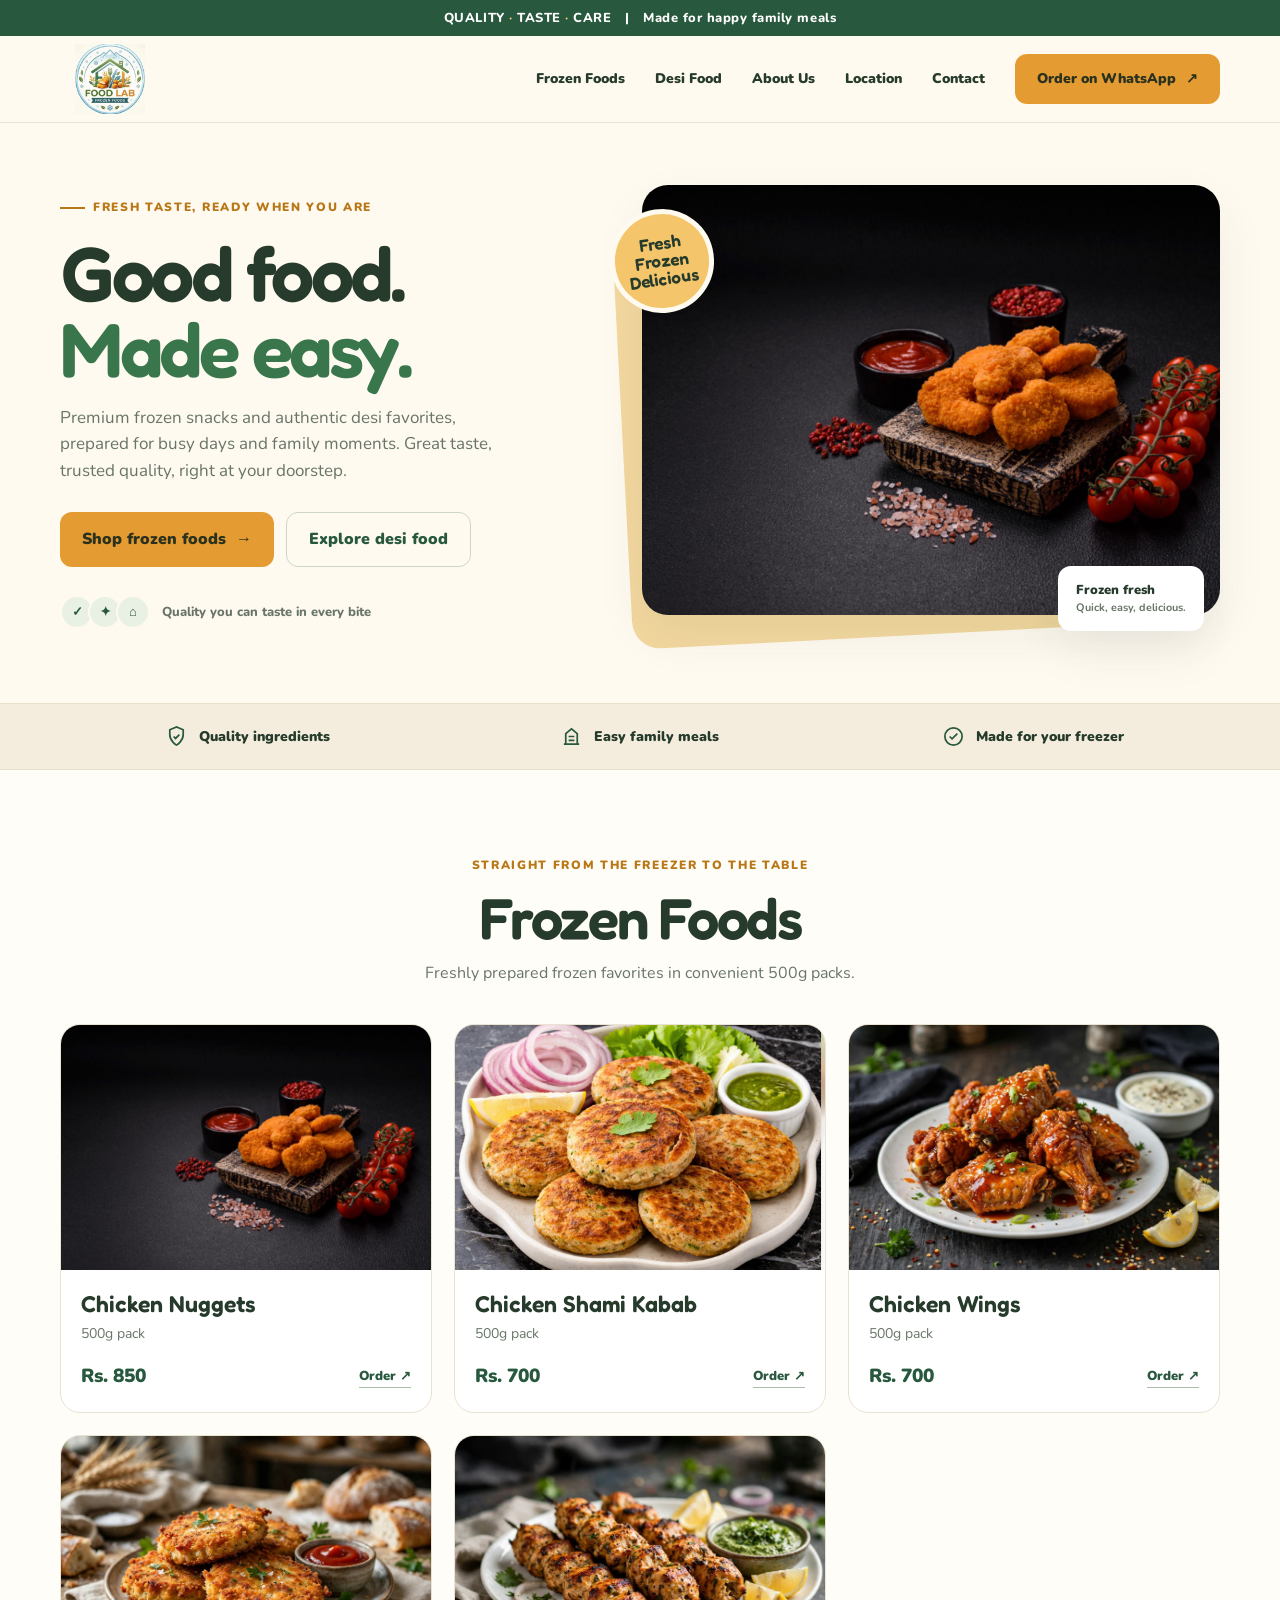
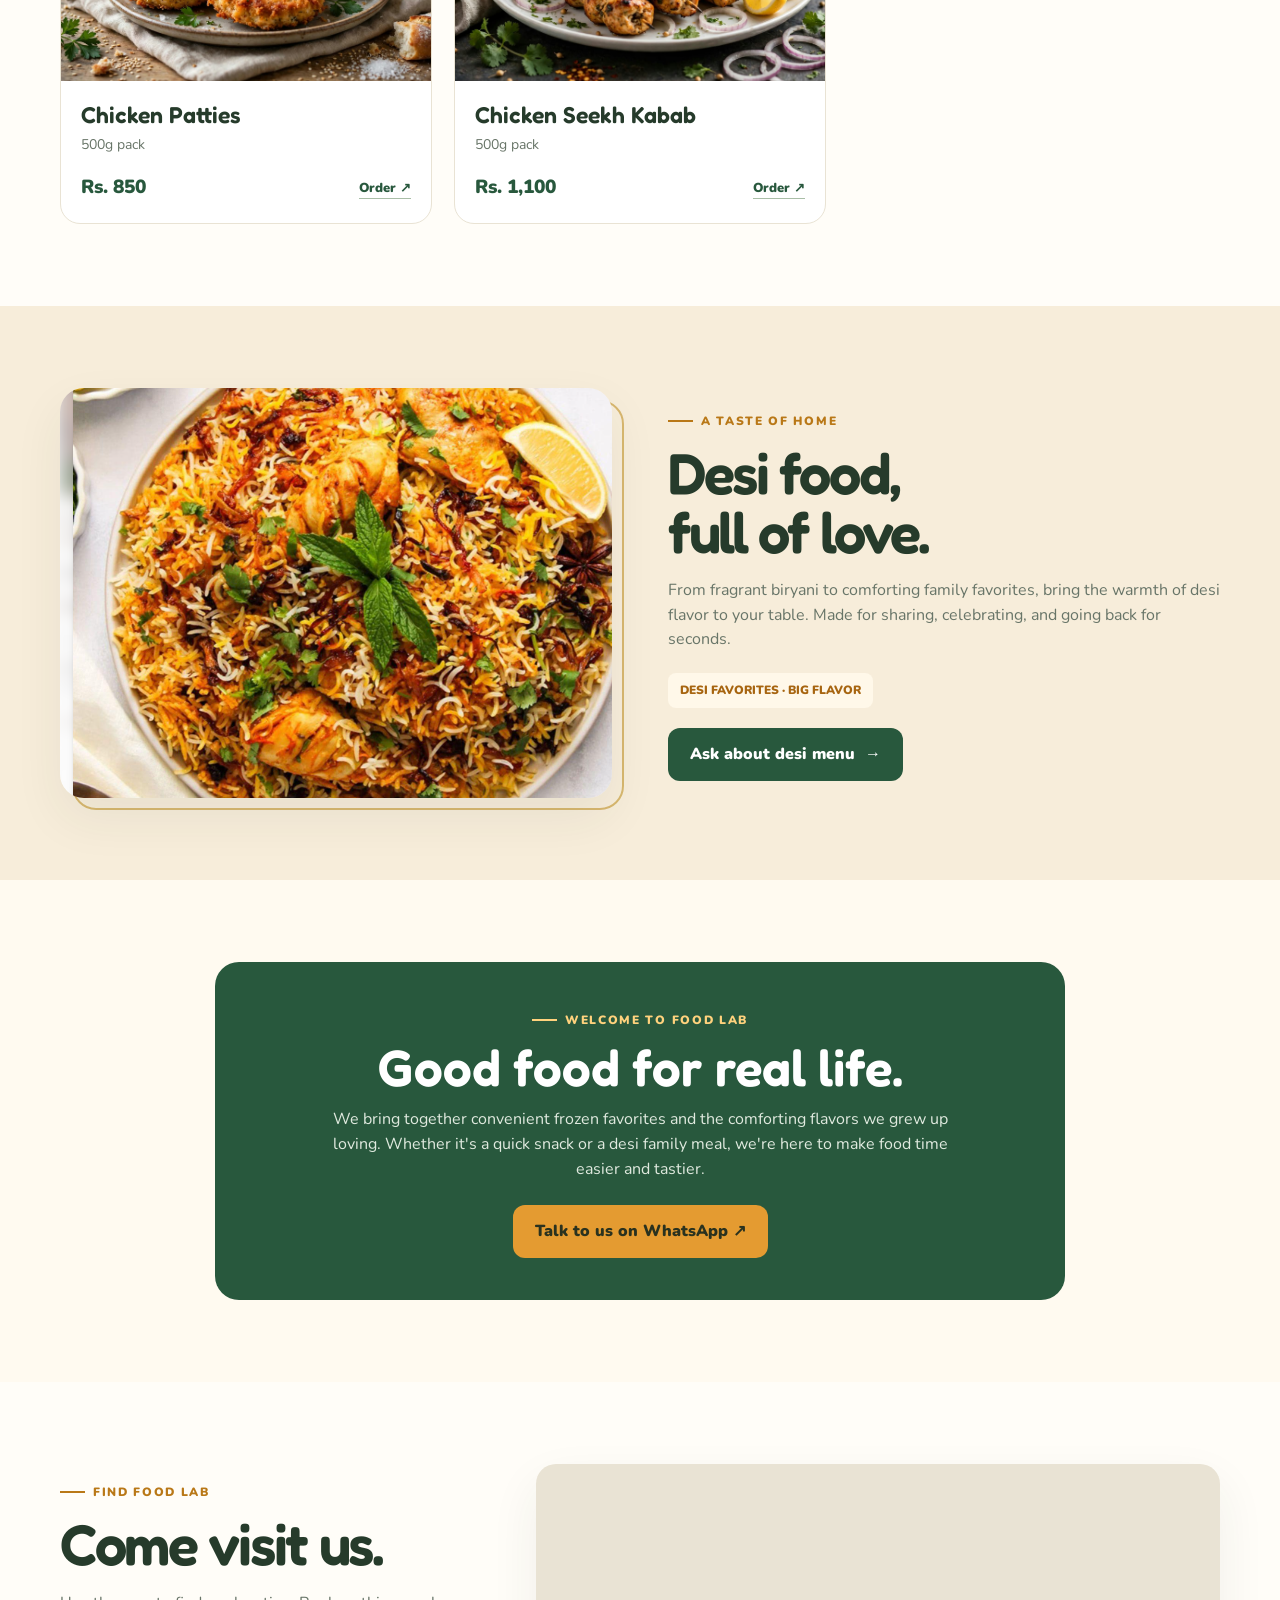
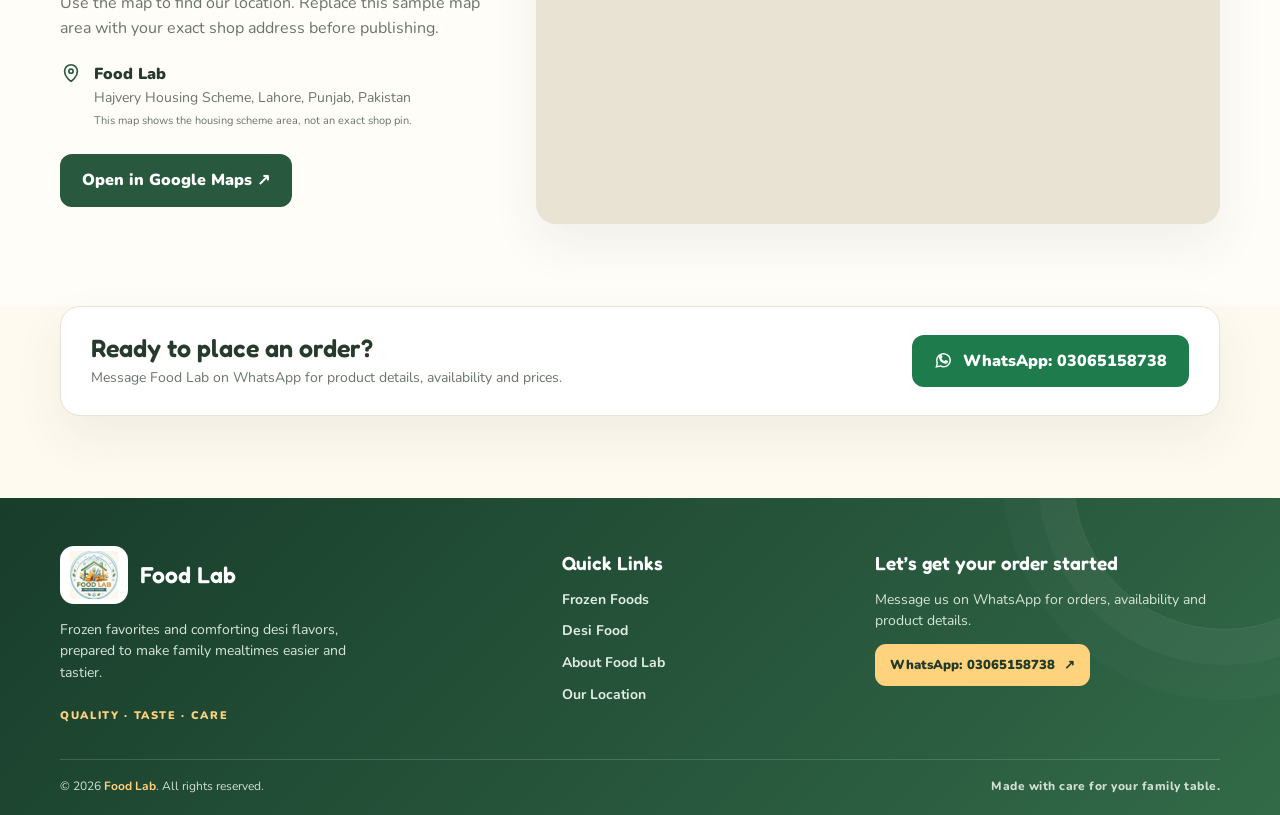
==== commit 95c0c304: "Add files via upload" ====
--- a/index.html
+++ b/index.html
@@ -49,9 +49,9 @@
 <div class="product-grid">
 <article class="product"><img src="assets/frozen-nuggets.png" alt="Food Lab Chicken Nuggets" loading="lazy"><div class="product-body"><h3>Chicken Nuggets</h3><p>500g pack</p><div class="product-foot"><strong class="price">Rs. 850</strong><a class="order-link" href="https://wa.me/923065158738?text=Hi%20Food%20Lab%2C%20I%27d%20like%20to%20order%20Chicken%20Nuggets%20500g%20for%20Rs.%20850.">Order ↗</a></div></div></article>
 <article class="product"><img src="assets/frozen-kebabs.png" alt="Food Lab Chicken Shami Kabab" loading="lazy"><div class="product-body"><h3>Chicken Shami Kabab</h3><p>500g pack</p><div class="product-foot"><strong class="price">Rs. 700</strong><a class="order-link" href="https://wa.me/923065158738?text=Hi%20Food%20Lab%2C%20I%27d%20like%20to%20order%20Chicken%20Shami%20Kabab%20500g%20for%20Rs.%20700.">Order ↗</a></div></div></article>
-<article class="product"><img src="assets/chicken-wings.jpeg" alt="Food Lab Chicken Wings" loading="lazy"><div class="product-body"><h3>Chicken Wings</h3><p>500g pack</p><div class="product-foot"><strong class="price">Rs. 700</strong><a class="order-link" href="https://wa.me/923065158738?text=Hi%20Food%20Lab%2C%20I%27d%20like%20to%20order%20Chicken%20Wings%20500g%20for%20Rs.%20700.">Order ↗</a></div></div></article>
-<article class="product"><img src="assets/chicken-patties.jpeg" alt="Food Lab Chicken Patties" loading="lazy"><div class="product-body"><h3>Chicken Patties</h3><p>500g pack</p><div class="product-foot"><strong class="price">Rs. 850</strong><a class="order-link" href="https://wa.me/923065158738?text=Hi%20Food%20Lab%2C%20I%27d%20like%20to%20order%20Chicken%20Patties%20500g%20for%20Rs.%20850.">Order ↗</a></div></div></article>
-<article class="product"><img src="assets/chicken-seekh-kabab.jpeg" alt="Food Lab Chicken Seekh Kabab" loading="lazy"><div class="product-body"><h3>Chicken Seekh Kabab</h3><p>500g pack</p><div class="product-foot"><strong class="price">Rs. 1,100</strong><a class="order-link" href="https://wa.me/923065158738?text=Hi%20Food%20Lab%2C%20I%27d%20like%20to%20order%20Chicken%20Seekh%20Kabab%20500g%20for%20Rs.%201100.">Order ↗</a></div></div></article>
+<article class="product"><img src="assets/chicken-patties.jpeg" alt="Food Lab Chicken Wings" loading="lazy"><div class="product-body"><h3>Chicken Wings</h3><p>500g pack</p><div class="product-foot"><strong class="price">Rs. 700</strong><a class="order-link" href="https://wa.me/923065158738?text=Hi%20Food%20Lab%2C%20I%27d%20like%20to%20order%20Chicken%20Wings%20500g%20for%20Rs.%20700.">Order ↗</a></div></div></article>
+<article class="product"><img src="assets/chicken-seekh-kabab.jpeg" alt="Food Lab Chicken Patties" loading="lazy"><div class="product-body"><h3>Chicken Patties</h3><p>500g pack</p><div class="product-foot"><strong class="price">Rs. 850</strong><a class="order-link" href="https://wa.me/923065158738?text=Hi%20Food%20Lab%2C%20I%27d%20like%20to%20order%20Chicken%20Patties%20500g%20for%20Rs.%20850.">Order ↗</a></div></div></article>
+<article class="product"><img src="assets/chicken-wings.jpeg" alt="Food Lab Chicken Seekh Kabab" loading="lazy"><div class="product-body"><h3>Chicken Seekh Kabab</h3><p>500g pack</p><div class="product-foot"><strong class="price">Rs. 1,100</strong><a class="order-link" href="https://wa.me/923065158738?text=Hi%20Food%20Lab%2C%20I%27d%20like%20to%20order%20Chicken%20Seekh%20Kabab%20500g%20for%20Rs.%201100.">Order ↗</a></div></div></article>
 </div></div></section>
 <section class="desi" id="desi"><div class="wrap desi-grid"><div class="desi-img"><img src="assets/homemade-biryani.png" alt="Traditional chicken biryani with fragrant rice, herbs and spices" loading="lazy"></div><div class="desi-copy"><span class="eyebrow">A taste of home</span><h2>Desi food,<br>full of love.</h2><p>From fragrant biryani to comforting family favorites, bring the warmth of desi flavor to your table. Made for sharing, celebrating, and going back for seconds.</p><span class="desi-badge">DESI FAVORITES · BIG FLAVOR</span><div><a class="btn" href="https://wa.me/923065158738?text=Assalam-o-alaikum%20Food%20Lab%2C%20please%20share%20your%20desi%20food%20menu.">Ask about desi menu <span aria-hidden="true">→</span></a></div></div></div></section>
 <section class="about" id="about"><div class="wrap"><div class="about-box"><span class="eyebrow">Welcome to Food Lab</span><h2>Good food for real life.</h2><p>We bring together convenient frozen favorites and the comforting flavors we grew up loving. Whether it's a quick snack or a desi family meal, we're here to make food time easier and tastier.</p><a class="btn orange" href="https://wa.me/923065158738" target="_blank" rel="noopener">Talk to us on WhatsApp ↗</a></div></div></section>
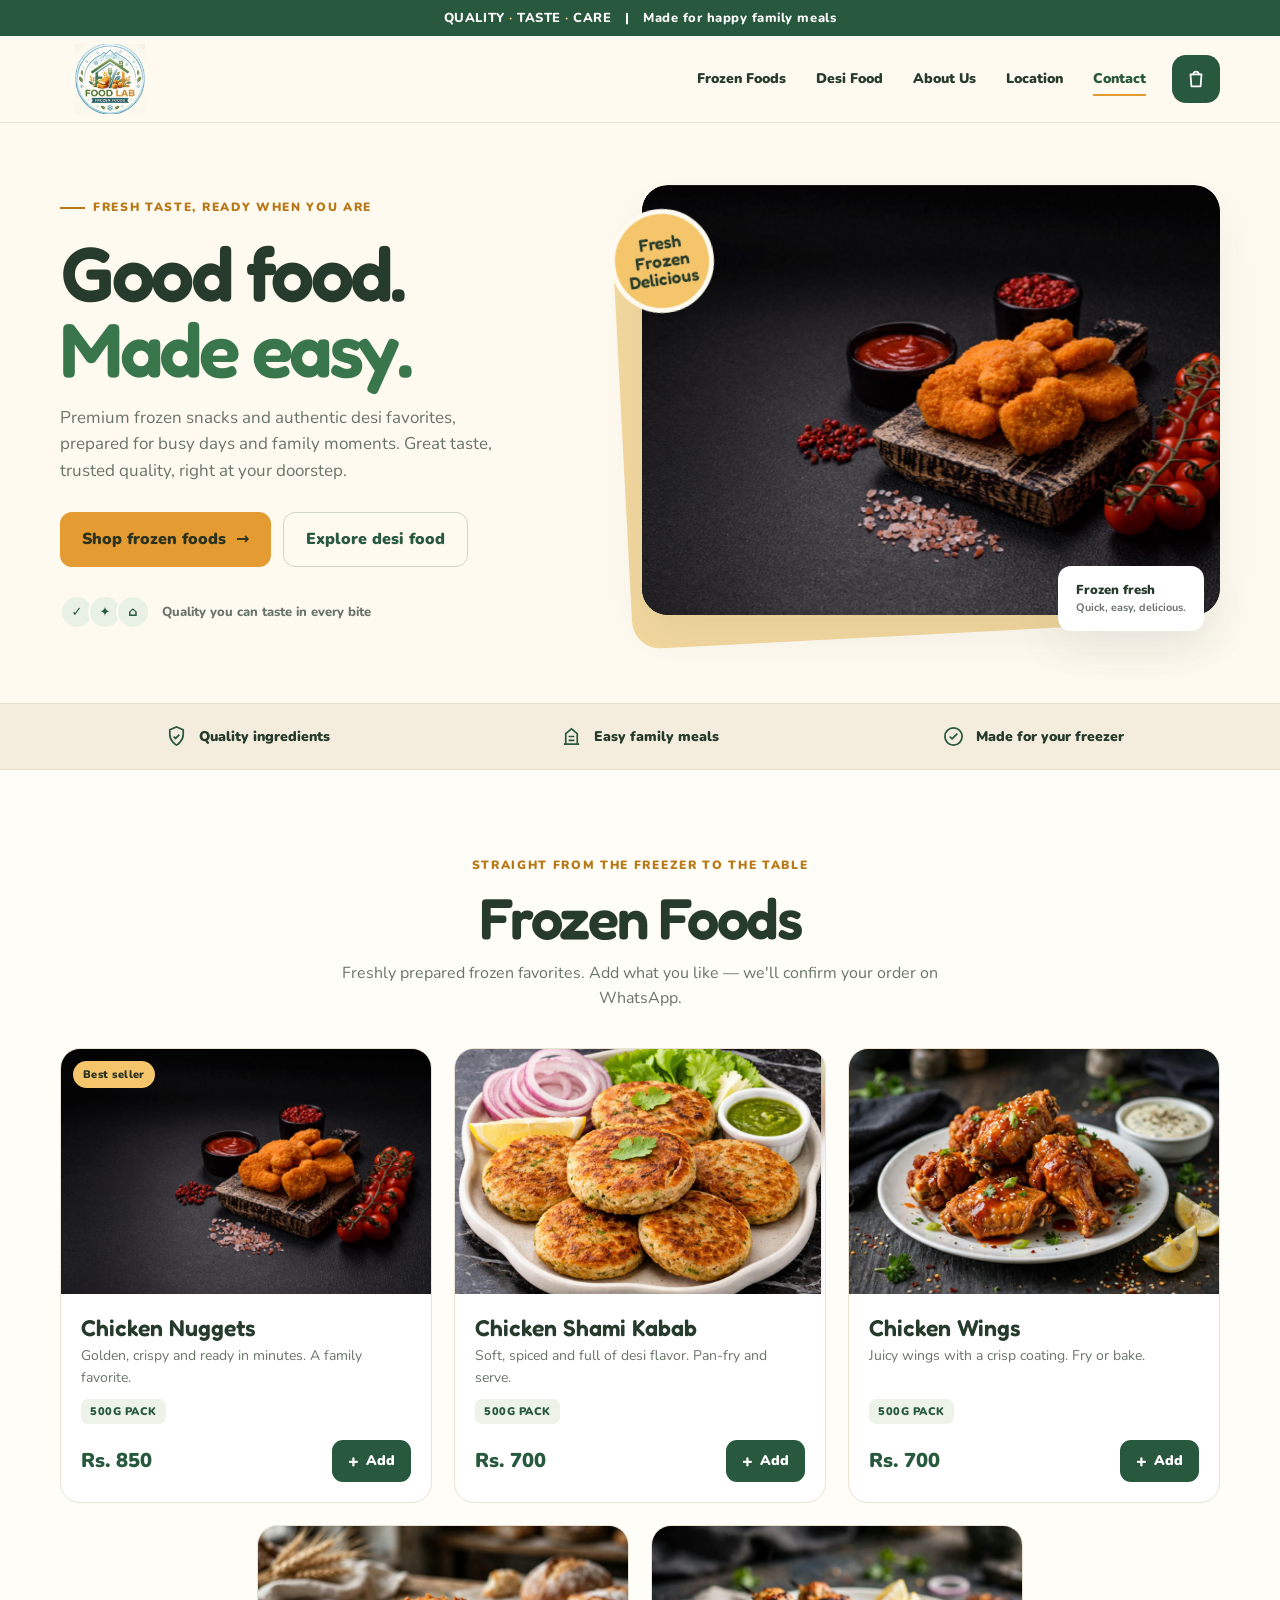
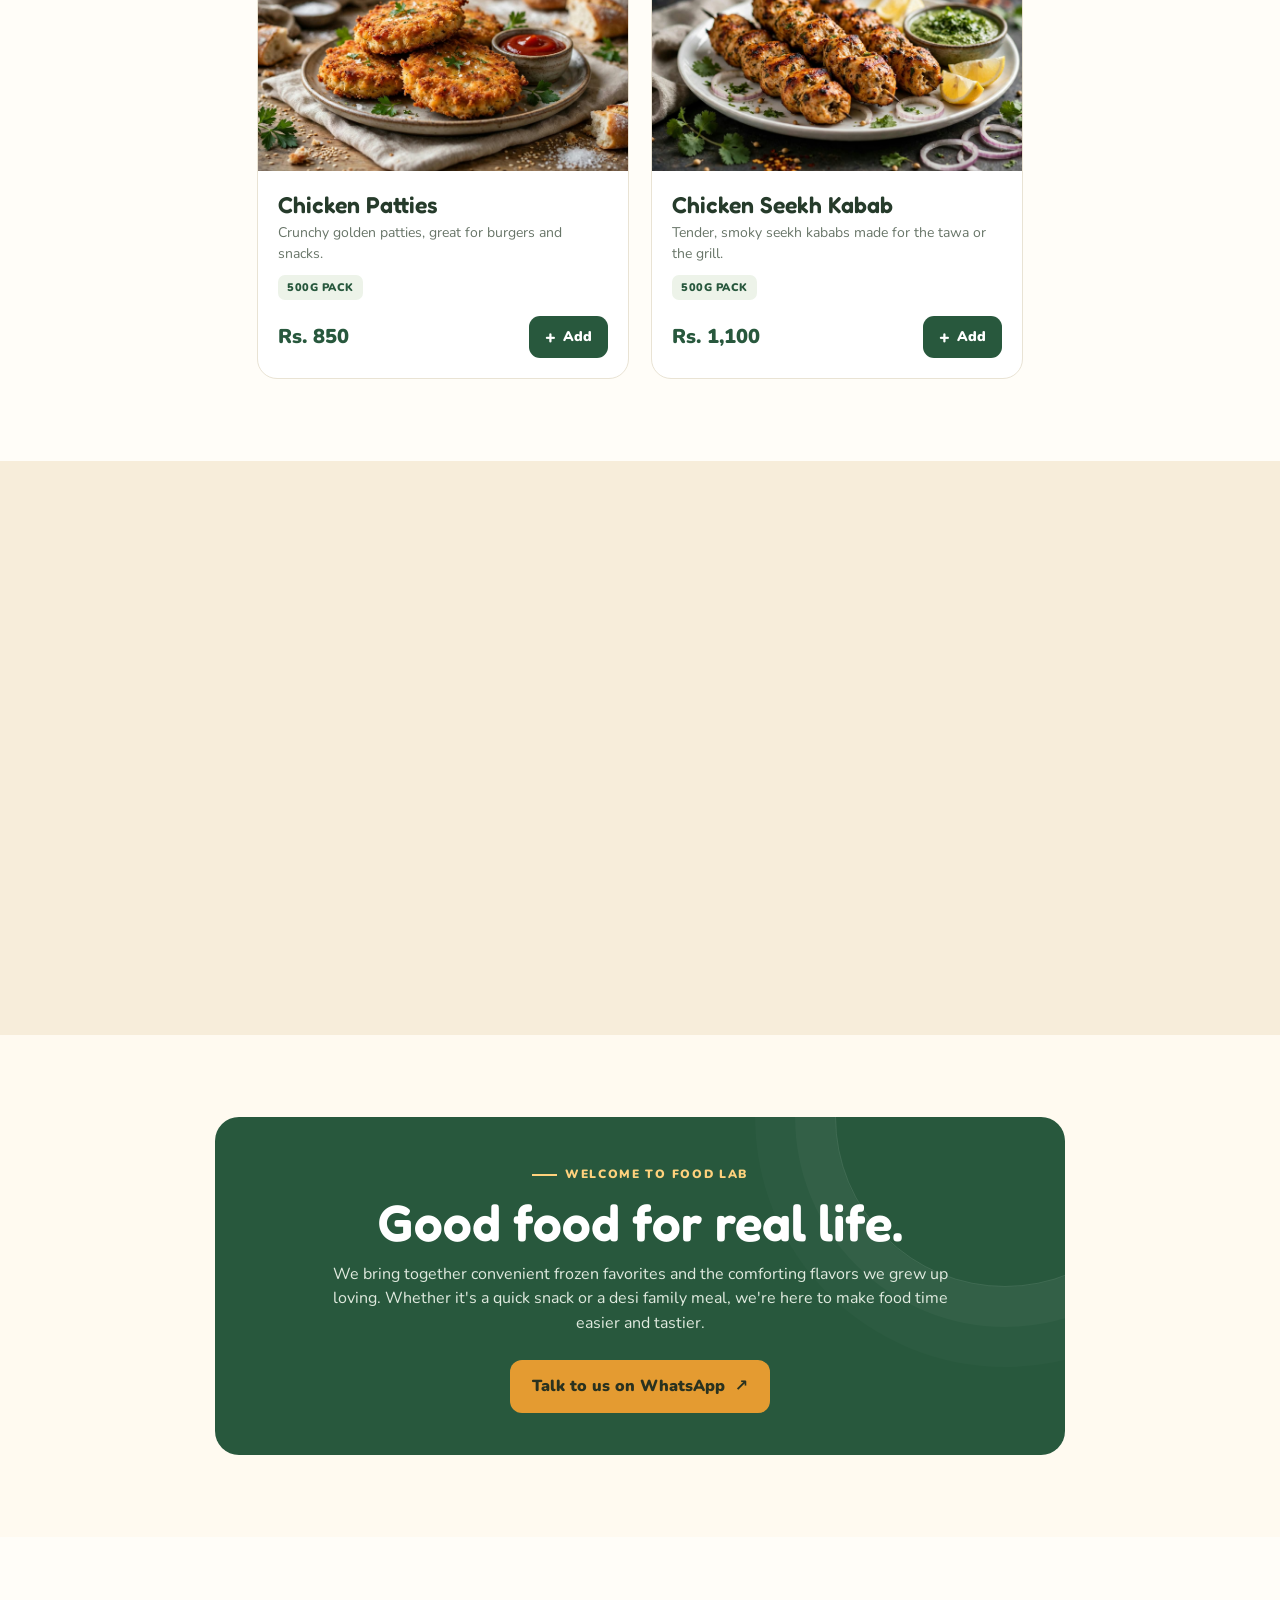
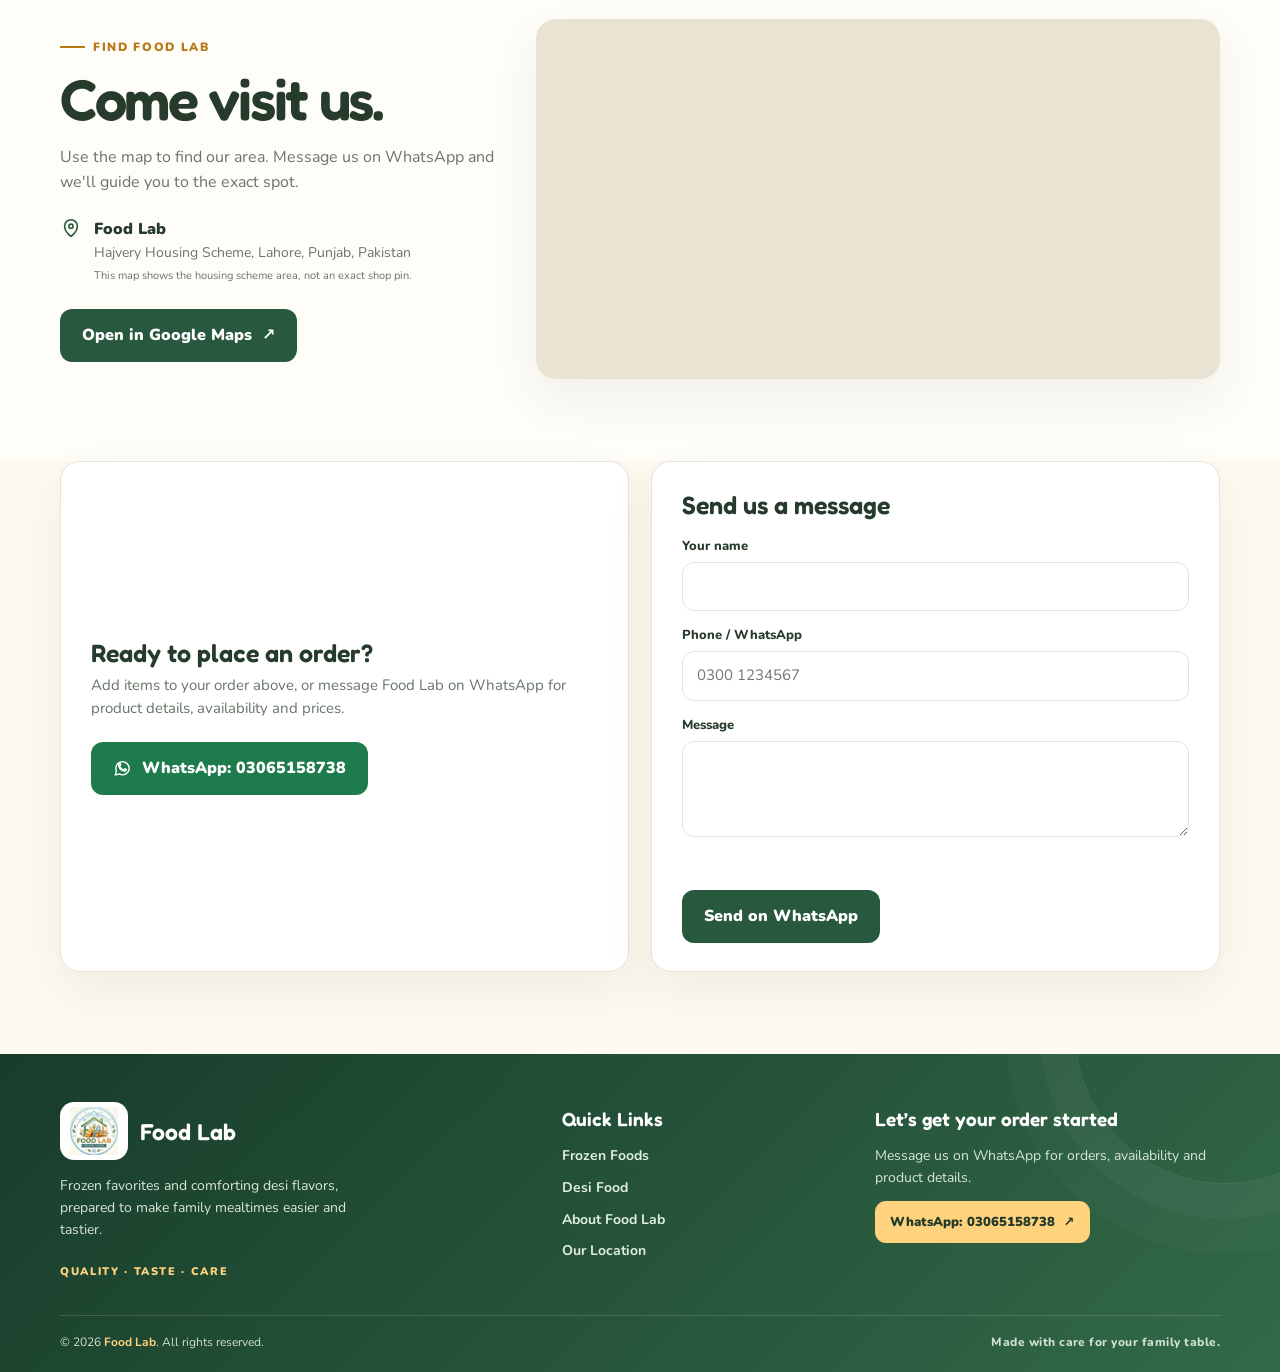
==== commit d3768d8e: "Add files via upload" ====
--- a/index.html
+++ b/index.html
@@ -1,77 +1,157 @@
 <!doctype html>
 <html lang="en">
 <head>
-<meta charset="utf-8"><meta name="viewport" content="width=device-width, initial-scale=1">
+<meta charset="utf-8">
+<meta name="viewport" content="width=device-width, initial-scale=1">
 <meta name="theme-color" content="#fffaf0">
-<title>Food Lab — Frozen Foods & Desi Favorites</title>
+<title>Food Lab — Frozen Foods & Desi Favorites in Lahore</title>
+<meta name="description" content="Premium frozen chicken snacks and authentic desi favorites in Lahore. Order nuggets, kababs, wings and patties online — fast, fresh and family-friendly.">
+<meta property="og:title" content="Food Lab — Frozen Foods & Desi Favorites">
+<meta property="og:description" content="Good food, made easy. Premium frozen snacks and desi favorites, delivered in Lahore.">
+<meta property="og:type" content="website">
+<link rel="icon" href="favicon.png" type="image/png">
 <link rel="preconnect" href="https://fonts.googleapis.com"><link rel="preconnect" href="https://fonts.gstatic.com" crossorigin>
 <link href="https://fonts.googleapis.com/css2?family=Fredoka:wght@400;500;600;700&family=Nunito:wght@400;600;700;800;900&display=swap" rel="stylesheet">
-<style>
-:root{--cream:#fffaf0;--white:#fff;--ink:#263b2b;--muted:#687568;--green:#28583d;--green2:#39764c;--orange:#e49b31;--orange2:#f4c56b;--line:#e9e3d4;--shadow:0 20px 50px #263b2b12}
-*{box-sizing:border-box}html{scroll-behavior:smooth}body{margin:0;background:var(--cream);color:var(--ink);font-family:Nunito, sans-serif;line-height:1.55}a{color:inherit;text-decoration:none}img{max-width:100%;display:block}button,a{outline-offset:4px}a:focus-visible,button:focus-visible{outline:3px solid var(--orange)}
-.wrap{width:min(1160px,calc(100% - 44px));margin:auto}.topline{background:var(--green);color:white;text-align:center;padding:8px 12px;font-size:13px;font-weight:800;letter-spacing:.04em}.topline b{color:#ffd27d}
-header{position:sticky;top:0;z-index:10;background:#fffaf0ed;backdrop-filter:blur(12px);border-bottom:1px solid var(--line)}.nav{height:86px;display:flex;align-items:center;justify-content:space-between;gap:26px}.brand img{width:100px;height:70px;object-fit:contain}.links{display:flex;align-items:center;gap:30px;font-size:14px;font-weight:900}.links a:not(.btn):hover{color:var(--orange)}.btn{display:inline-flex;align-items:center;justify-content:center;gap:10px;background:var(--green);color:white;padding:14px 22px;border-radius:12px;font-weight:900;border:0;cursor:pointer;transition:background .2s,transform .2s}.btn:hover{background:var(--green2);transform:translateY(-2px)}.btn.orange{background:var(--orange);color:#2a321f}.btn.orange:hover{background:#f1b64e}.menu-toggle{display:none;background:none;border:0;font-size:24px;color:var(--green)}
-.hero{padding:62px 0 68px}.hero-grid{display:grid;grid-template-columns:.92fr 1.08fr;gap:52px;align-items:center}.eyebrow{display:inline-flex;align-items:center;gap:8px;color:#b97817;font-weight:900;text-transform:uppercase;letter-spacing:.14em;font-size:12px}.eyebrow:before{content:"";height:2px;width:25px;background:currentColor}.hero h1{font:600 clamp(3.2rem,6vw,5.3rem)/.99 Fredoka,sans-serif;letter-spacing:-.045em;margin:18px 0}.hero h1 span{color:var(--green2)}.hero p{color:var(--muted);font-size:17px;max-width:460px;margin:0 0 28px}.actions{display:flex;gap:12px;flex-wrap:wrap}.btn.outline{background:transparent;color:var(--green);border:1.5px solid #cbd6c7}.btn.outline:hover{background:#edf3e9}.hero-meta{display:flex;align-items:center;gap:12px;margin-top:28px;font-size:13px;font-weight:800;color:var(--muted)}.mini-icons{display:flex}.mini-icons span{width:34px;height:34px;border-radius:50%;display:grid;place-items:center;background:#e9f0e4;border:2px solid var(--cream);margin-left:-6px;color:var(--green)}.mini-icons span:first-child{margin-left:0}.hero-art{position:relative;padding:0 0 20px 20px}.hero-art:before{content:"";position:absolute;inset:25px 22px 0 0;border-radius:28px;background:#f3d89f;transform:rotate(-3deg)}.hero-art img{position:relative;width:100%;height:430px;object-fit:cover;border-radius:26px;box-shadow:var(--shadow)}.stamp{position:absolute;left:-12px;top:24px;background:var(--orange2);border:5px solid var(--cream);border-radius:50%;width:104px;height:104px;display:grid;place-items:center;text-align:center;font:600 17px/1.05 Fredoka,sans-serif;transform:rotate(-8deg)}.image-caption{position:absolute;right:16px;bottom:4px;background:white;padding:14px 18px;border-radius:13px;box-shadow:var(--shadow);font-size:13px;font-weight:900}.image-caption small{display:block;font-weight:700;color:var(--muted)}
-.benefits{background:#f4eddd;border-block:1px solid #e8dfcc}.benefits-row{display:grid;grid-template-columns:repeat(3,1fr);gap:18px;padding:21px 0}.benefit{display:flex;align-items:center;justify-content:center;gap:11px;font-weight:900;font-size:14px}.benefit svg{color:var(--green);flex-shrink:0}
-section{padding:82px 0}.section-head{text-align:center;max-width:650px;margin:0 auto 38px}.section-head .eyebrow:before{display:none}.section-head h2{font:600 clamp(2.5rem,4.5vw,3.7rem)/1.04 Fredoka,sans-serif;letter-spacing:-.04em;margin:12px 0}.section-head p{color:var(--muted);margin:0;font-size:16px}.products{background:#fffdf8}.product-grid{display:grid;grid-template-columns:repeat(3,minmax(0,1fr));gap:22px}.product{background:white;border:1px solid var(--line);border-radius:20px;overflow:hidden;transition:transform .2s,box-shadow .2s}.product:hover{transform:translateY(-5px);box-shadow:var(--shadow)}.product img{width:100%;height:245px;object-fit:cover;background:#eee}.product-body{padding:20px}.product h3{font:600 23px Fredoka,sans-serif;margin:0 0 6px}.product p{font-size:14px;color:var(--muted);margin:0 0 18px}.product-foot{display:flex;align-items:center;justify-content:space-between;gap:10px}.pill{background:#edf3e9;color:var(--green);padding:6px 10px;border-radius:7px;font-size:11px;font-weight:900;letter-spacing:.05em}.order-link{font-size:13px;color:var(--green);font-weight:900;border-bottom:1px solid #a9bea7}.desi{background:#f7edda}.desi-grid{display:grid;grid-template-columns:1fr 1fr;align-items:center;gap:56px}.desi-img{position:relative}.desi-img img{height:410px;width:100%;object-fit:cover;border-radius:24px;box-shadow:var(--shadow)}.desi-img:after{content:"";position:absolute;inset:12px -12px -12px 12px;border:2px solid #d8b76f;border-radius:24px;z-index:0;pointer-events:none}.desi-img img{position:relative;z-index:1}.desi-copy h2{font:600 clamp(2.6rem,4.5vw,3.8rem)/1.02 Fredoka,sans-serif;letter-spacing:-.04em;margin:14px 0}.desi-copy p{color:var(--muted);font-size:16px}.desi-badge{display:inline-flex;background:#fff8e9;color:#a76510;padding:8px 12px;border-radius:8px;font-size:12px;font-weight:900;margin:5px 0 20px}
-.about{text-align:center}.about-box{max-width:850px;margin:auto;background:var(--green);color:white;border-radius:24px;padding:42px 30px}.about-box h2{font:600 clamp(2.2rem,4vw,3.2rem)/1.05 Fredoka,sans-serif;margin:12px 0}.about-box p{color:#e0eadf;max-width:620px;margin:0 auto 24px}.about-box .eyebrow{color:#ffd27d}.about-box .eyebrow:before{background:currentColor}
-.contact{padding-top:0}.contact-box{display:flex;align-items:center;justify-content:space-between;gap:25px;background:white;border:1px solid var(--line);border-radius:20px;padding:26px 30px;box-shadow:var(--shadow)}.contact-box h3{font:600 25px Fredoka,sans-serif;margin:0 0 4px}.contact-box p{color:var(--muted);margin:0;font-size:14px}.wa{background:#1e7b4b;white-space:nowrap}.wa:hover{background:#155e38}.wa svg{width:19px;height:19px}
-footer{position:relative;overflow:hidden;padding:48px 0 20px;background:linear-gradient(135deg,#183d2b 0%,#28583d 62%,#326a47 100%);color:#fff}footer:before{content:"";position:absolute;width:300px;height:300px;border:1px solid #ffffff18;border-radius:50%;right:-95px;top:-170px;box-shadow:0 0 0 35px #ffffff08,0 0 0 70px #ffffff05;pointer-events:none}.footer-main{position:relative;display:grid;grid-template-columns:1.35fr .8fr 1fr;gap:36px;padding-bottom:32px}.footer-brand{display:flex;align-items:center;gap:12px;font:600 23px Fredoka,sans-serif}.footer-brand img{width:68px;height:58px;object-fit:contain;background:#fff;border-radius:14px;padding:5px}.footer-tagline{max-width:320px;margin:15px 0 18px;color:#d8e6d9;font-size:14px}.footer-kicker{font-size:11px;letter-spacing:.15em;text-transform:uppercase;font-weight:900;color:#ffd27d}.footer-heading{font:600 19px Fredoka,sans-serif;margin:5px 0 15px}.footer-links{display:grid;gap:10px;color:#e2ede3;font-size:14px;font-weight:700}.footer-links a{width:max-content;max-width:100%;transition:color .2s,transform .2s}.footer-links a:hover{color:#ffd27d;transform:translateX(3px)}.footer-contact{display:flex;flex-direction:column;align-items:flex-start;gap:12px}.footer-contact p{margin:0;color:#d8e6d9;font-size:14px}.footer-wa{display:inline-flex;align-items:center;gap:9px;background:#ffd27d;color:#233a29;padding:11px 15px;border-radius:11px;font-size:13px;font-weight:900;transition:transform .2s,background .2s}.footer-wa:hover{background:#ffe0a0;transform:translateY(-2px)}.footer-bottom{position:relative;display:flex;justify-content:space-between;align-items:center;gap:14px;border-top:1px solid #ffffff26;padding-top:17px;color:#d1e0d3;font-size:12px}.footer-bottom strong{color:#ffd27d}.footer-social-note{font-weight:800;letter-spacing:.04em}
-@media(prefers-reduced-motion:no-preference){.load-in{animation:enter .5s ease-out both}@keyframes enter{from{opacity:0;transform:translateY(8px)}to{opacity:1;transform:translateY(0)}}}
-@media(max-width:800px){.nav{height:74px}.links{gap:16px}.brand img{width:80px}.hero-grid{gap:30px}.hero-art img{height:360px}.hero h1{font-size:clamp(3rem,7vw,4.3rem)}.product img{height:190px}.desi-grid{gap:30px}.desi-img img{height:350px}}
-@media(max-width:650px){.wrap{width:calc(100% - 32px)}.topline{font-size:11px}.nav{height:70px}.menu-toggle{display:block}.links{display:none;position:absolute;left:0;right:0;top:70px;background:var(--cream);padding:20px 24px 24px;flex-direction:column;align-items:stretch;border-bottom:1px solid var(--line)}.links.open{display:flex}.links .btn{justify-content:center}.hero{padding:34px 0 46px}.hero-grid,.desi-grid{grid-template-columns:1fr;gap:30px}.hero-art{order:-1;padding-left:12px}.hero-art img{height:300px}.stamp{width:85px;height:85px;font-size:14px;left:-5px}.hero h1{font-size:clamp(3rem,12vw,4rem)}.hero p{font-size:15px}.benefits-row{grid-template-columns:1fr;gap:14px;padding:18px 0}.benefit{justify-content:flex-start}.section-head{margin-bottom:26px}section{padding:60px 0}.product-grid{grid-template-columns:1fr;gap:16px}.product{display:grid;grid-template-columns:40% 1fr}.product img{height:100%;min-height:190px}.product-body{padding:16px}.product h3{font-size:20px}.product p{font-size:13px}.desi-img{order:0}.desi-img img{height:290px}.desi-copy h2{font-size:2.7rem}.about-box{padding:32px 20px}.contact-box{align-items:flex-start;flex-direction:column;padding:22px}.footer-row{flex-direction:column;text-align:center}.footer-brand{justify-content:center}}
-@media(max-width:390px){.actions .btn{width:100%}.product{grid-template-columns:1fr}.product img{height:200px;min-height:0}.image-caption{right:8px}.brand img{width:70px}}
-
-.location{background:#fffdf8}.location-grid{display:grid;grid-template-columns:.78fr 1.22fr;gap:38px;align-items:stretch}.location-copy{padding:12px 0}.location-copy h2{font:600 clamp(2.5rem,4.5vw,3.6rem)/1.03 Fredoka,sans-serif;letter-spacing:-.04em;margin:14px 0}.location-copy p{color:var(--muted);margin-bottom:22px}.location-address{display:flex;align-items:flex-start;gap:12px;margin:0 0 24px}.location-address>svg{color:var(--green);flex-shrink:0}.location-address strong{display:block;font-weight:900}.location-address span{display:block;color:var(--muted);font-size:14px}.location-address small{font-size:11px}.map-frame{width:100%;height:360px;min-height:320px;border:0;border-radius:20px;box-shadow:var(--shadow);background:#e9e3d4}
-@media(max-width:650px){.location-grid{grid-template-columns:1fr;gap:24px}.map-frame{height:300px;min-height:300px}}
-@media(max-width:800px){.footer-main{grid-template-columns:1fr 1fr;gap:28px}.footer-about{grid-column:1/-1}}
-@media(max-width:520px){footer{padding:38px 0 18px}.footer-main{grid-template-columns:1fr;gap:26px}.footer-about{grid-column:auto}.footer-bottom{flex-direction:column;text-align:center;gap:7px}.footer-brand img{width:60px;height:54px}}
-
-.price{font-size:19px;font-weight:900;color:var(--green)}
-</style>
+<script src="js/boot.js"></script>
+<link rel="stylesheet" href="css/style.css">
 </head>
 <body>
+
+<!-- first-visit brand curtain (only shown when JS is on, once per session) -->
+<div class="curtain" id="curtain" aria-hidden="true"><img src="assets/food-lab-logo.webp" alt="" width="120" height="120"></div>
+
 <div class="topline">QUALITY <b>·</b> TASTE <b>·</b> CARE &nbsp; | &nbsp; Made for happy family meals</div>
-<header><div class="wrap nav">
-<a class="brand" href="#home" aria-label="Food Lab home"><img src="assets/food-lab-logo.webp" alt="Food Lab Frozen Foods logo"></a>
-<button class="menu-toggle" id="menuToggle" aria-label="Open navigation" aria-expanded="false"><svg width="25" height="25" viewBox="0 0 24 24" fill="none" stroke="currentColor" stroke-width="2" stroke-linecap="round"><path d="M4 7h16M4 12h16M4 17h16"/></svg></button>
-<nav class="links" id="navLinks"><a href="#frozen">Frozen Foods</a><a href="#desi">Desi Food</a><a href="#about">About Us</a><a href="#location">Location</a><a href="#contact">Contact</a><a class="btn orange" href="https://wa.me/923065158738" target="_blank" rel="noopener">Order on WhatsApp <span aria-hidden="true">↗</span></a></nav>
-</div></header>
-<main>
-<section class="hero" id="home"><div class="wrap hero-grid"><div class="load-in"><span class="eyebrow">Fresh taste, ready when you are</span><h1>Good food.<br><span>Made easy.</span></h1><p>Premium frozen snacks and authentic desi favorites, prepared for busy days and family moments. Great taste, trusted quality, right at your doorstep.</p><div class="actions"><a class="btn orange" href="#frozen">Shop frozen foods <span aria-hidden="true">→</span></a><a class="btn outline" href="#desi">Explore desi food</a></div><div class="hero-meta"><div class="mini-icons" aria-hidden="true"><span>✓</span><span>✦</span><span>⌂</span></div><span>Quality you can taste in every bite</span></div></div>
-<div class="hero-art load-in"><img src="assets/frozen-nuggets.png" alt="Golden crispy chicken nuggets served with dipping sauce"><div class="stamp">Fresh<br>Frozen<br>Delicious</div><div class="image-caption">Frozen fresh<small>Quick, easy, delicious.</small></div></div></div></section>
+
+<header id="header">
+  <div class="wrap nav">
+    <a class="brand" href="#home" aria-label="Food Lab home"><img src="assets/food-lab-logo.webp" alt="Food Lab Frozen Foods logo" width="100" height="70"></a>
+    <nav class="links" id="navLinks" aria-label="Main">
+      <a href="#frozen">Frozen Foods</a>
+      <a href="#desi">Desi Food</a>
+      <a href="#about">About Us</a>
+      <a href="#location">Location</a>
+      <a href="#contact">Contact</a>
+    </nav>
+    <div class="nav-actions">
+      <button class="cart-btn" id="cartBtn" type="button" aria-label="Open your order" aria-haspopup="dialog">
+        <svg width="22" height="22" viewBox="0 0 24 24" fill="none" stroke="currentColor" stroke-width="1.9" stroke-linecap="round" stroke-linejoin="round" aria-hidden="true"><path d="M6 7h12l-1 13H7L6 7Z"/><path d="M9 7a3 3 0 0 1 6 0"/></svg>
+        <span class="cart-count" id="cartCount" hidden>0</span>
+      </button>
+      <button class="menu-toggle" id="menuToggle" type="button" aria-label="Open navigation" aria-expanded="false" aria-controls="navLinks">
+        <span></span><span></span><span></span>
+      </button>
+    </div>
+  </div>
+</header>
+
+<main id="main">
+
+<!-- ============ HERO ============ -->
+<section class="hero" id="home">
+  <div class="wrap hero-grid">
+    <div class="hero-copy">
+      <span class="eyebrow" data-hero data-d="0">Fresh taste, ready when you are</span>
+      <h1 aria-label="Good food. Made easy.">
+        <span class="line"><span data-hero-line data-d="1">Good food.</span></span>
+        <span class="line"><span data-hero-line data-d="2" class="accent">Made easy.</span></span>
+      </h1>
+      <p data-hero data-d="3">Premium frozen snacks and authentic desi favorites, prepared for busy days and family moments. Great taste, trusted quality, right at your doorstep.</p>
+      <div class="actions" data-hero data-d="4">
+        <a class="btn orange" href="#frozen">Shop frozen foods <span class="arrow" aria-hidden="true">→</span></a>
+        <a class="btn outline" href="#desi">Explore desi food</a>
+      </div>
+      <div class="hero-meta" data-hero data-d="5">
+        <div class="mini-icons" aria-hidden="true"><span>✓</span><span>✦</span><span>⌂</span></div>
+        <span>Quality you can taste in every bite</span>
+      </div>
+    </div>
+    <div class="hero-art">
+      <div class="art-frame" id="heroFrame"><img id="heroImg" src="assets/frozen-nuggets.png" alt="Golden crispy chicken nuggets served with dipping sauce" width="808" height="544" fetchpriority="high"></div>
+      <div class="stamp" aria-hidden="true"><span>Fresh<br>Frozen<br>Delicious</span></div>
+      <div class="image-caption" data-hero data-d="6">Frozen fresh<small>Quick, easy, delicious.</small></div>
+    </div>
+  </div>
+</section>
+
 <div class="benefits"><div class="wrap benefits-row">
-<div class="benefit"><svg width="23" height="23" viewBox="0 0 24 24" fill="none" stroke="currentColor" stroke-width="1.8"><path d="M12 21s7-4 7-11V5l-7-3-7 3v5c0 7 7 11 7 11Z"/><path d="m9 12 2 2 4-4"/></svg>Quality ingredients</div>
-<div class="benefit"><svg width="23" height="23" viewBox="0 0 24 24" fill="none" stroke="currentColor" stroke-width="1.8"><path d="M4 20h16M6 20V9l6-5 6 5v11M9 12h6M9 16h6"/></svg>Easy family meals</div>
-<div class="benefit"><svg width="23" height="23" viewBox="0 0 24 24" fill="none" stroke="currentColor" stroke-width="1.8"><circle cx="12" cy="12" r="9"/><path d="m8 12 2.5 2.5L16 9"/></svg>Made for your freezer</div>
+  <div class="benefit reveal" data-i="0"><svg width="23" height="23" viewBox="0 0 24 24" fill="none" stroke="currentColor" stroke-width="1.8" aria-hidden="true"><path d="M12 21s7-4 7-11V5l-7-3-7 3v5c0 7 7 11 7 11Z"/><path d="m9 12 2 2 4-4"/></svg>Quality ingredients</div>
+  <div class="benefit reveal" data-i="1"><svg width="23" height="23" viewBox="0 0 24 24" fill="none" stroke="currentColor" stroke-width="1.8" aria-hidden="true"><path d="M4 20h16M6 20V9l6-5 6 5v11M9 12h6M9 16h6"/></svg>Easy family meals</div>
+  <div class="benefit reveal" data-i="2"><svg width="23" height="23" viewBox="0 0 24 24" fill="none" stroke="currentColor" stroke-width="1.8" aria-hidden="true"><circle cx="12" cy="12" r="9"/><path d="m8 12 2.5 2.5L16 9"/></svg>Made for your freezer</div>
 </div></div>
-<section class="products" id="frozen"><div class="wrap"><div class="section-head"><span class="eyebrow">Straight from the freezer to the table</span><h2>Frozen Foods</h2><p>Freshly prepared frozen favorites in convenient 500g packs.</p></div>
-<div class="product-grid">
-<article class="product"><img src="assets/frozen-nuggets.png" alt="Food Lab Chicken Nuggets" loading="lazy"><div class="product-body"><h3>Chicken Nuggets</h3><p>500g pack</p><div class="product-foot"><strong class="price">Rs. 850</strong><a class="order-link" href="https://wa.me/923065158738?text=Hi%20Food%20Lab%2C%20I%27d%20like%20to%20order%20Chicken%20Nuggets%20500g%20for%20Rs.%20850.">Order ↗</a></div></div></article>
-<article class="product"><img src="assets/frozen-kebabs.png" alt="Food Lab Chicken Shami Kabab" loading="lazy"><div class="product-body"><h3>Chicken Shami Kabab</h3><p>500g pack</p><div class="product-foot"><strong class="price">Rs. 700</strong><a class="order-link" href="https://wa.me/923065158738?text=Hi%20Food%20Lab%2C%20I%27d%20like%20to%20order%20Chicken%20Shami%20Kabab%20500g%20for%20Rs.%20700.">Order ↗</a></div></div></article>
-<article class="product"><img src="assets/chicken-patties.jpeg" alt="Food Lab Chicken Wings" loading="lazy"><div class="product-body"><h3>Chicken Wings</h3><p>500g pack</p><div class="product-foot"><strong class="price">Rs. 700</strong><a class="order-link" href="https://wa.me/923065158738?text=Hi%20Food%20Lab%2C%20I%27d%20like%20to%20order%20Chicken%20Wings%20500g%20for%20Rs.%20700.">Order ↗</a></div></div></article>
-<article class="product"><img src="assets/chicken-seekh-kabab.jpeg" alt="Food Lab Chicken Patties" loading="lazy"><div class="product-body"><h3>Chicken Patties</h3><p>500g pack</p><div class="product-foot"><strong class="price">Rs. 850</strong><a class="order-link" href="https://wa.me/923065158738?text=Hi%20Food%20Lab%2C%20I%27d%20like%20to%20order%20Chicken%20Patties%20500g%20for%20Rs.%20850.">Order ↗</a></div></div></article>
-<article class="product"><img src="assets/chicken-wings.jpeg" alt="Food Lab Chicken Seekh Kabab" loading="lazy"><div class="product-body"><h3>Chicken Seekh Kabab</h3><p>500g pack</p><div class="product-foot"><strong class="price">Rs. 1,100</strong><a class="order-link" href="https://wa.me/923065158738?text=Hi%20Food%20Lab%2C%20I%27d%20like%20to%20order%20Chicken%20Seekh%20Kabab%20500g%20for%20Rs.%201100.">Order ↗</a></div></div></article>
-</div></div></section>
-<section class="desi" id="desi"><div class="wrap desi-grid"><div class="desi-img"><img src="assets/homemade-biryani.png" alt="Traditional chicken biryani with fragrant rice, herbs and spices" loading="lazy"></div><div class="desi-copy"><span class="eyebrow">A taste of home</span><h2>Desi food,<br>full of love.</h2><p>From fragrant biryani to comforting family favorites, bring the warmth of desi flavor to your table. Made for sharing, celebrating, and going back for seconds.</p><span class="desi-badge">DESI FAVORITES · BIG FLAVOR</span><div><a class="btn" href="https://wa.me/923065158738?text=Assalam-o-alaikum%20Food%20Lab%2C%20please%20share%20your%20desi%20food%20menu.">Ask about desi menu <span aria-hidden="true">→</span></a></div></div></div></section>
-<section class="about" id="about"><div class="wrap"><div class="about-box"><span class="eyebrow">Welcome to Food Lab</span><h2>Good food for real life.</h2><p>We bring together convenient frozen favorites and the comforting flavors we grew up loving. Whether it's a quick snack or a desi family meal, we're here to make food time easier and tastier.</p><a class="btn orange" href="https://wa.me/923065158738" target="_blank" rel="noopener">Talk to us on WhatsApp ↗</a></div></div></section>
-
+
+<!-- ============ PRODUCTS (loaded from /api/products) ============ -->
+<section class="products" id="frozen"><div class="wrap">
+  <div class="section-head reveal"><span class="eyebrow">Straight from the freezer to the table</span><h2>Frozen Foods</h2><p>Freshly prepared frozen favorites. Add what you like — we'll confirm your order on WhatsApp.</p></div>
+  <div class="product-grid" id="productGrid" aria-live="polite" aria-busy="true"></div>
+</div></section>
+
+<!-- ============ DESI ============ -->
+<section class="desi" id="desi"><div class="wrap desi-grid">
+  <div class="desi-img reveal" data-reveal="left"><img src="assets/homemade-biryani.png" alt="Traditional chicken biryani with fragrant rice, herbs and spices" loading="lazy" width="552" height="562"></div>
+  <div class="desi-copy reveal" data-reveal="right">
+    <span class="eyebrow">A taste of home</span>
+    <h2>Desi food,<br>full of love.</h2>
+    <p>From fragrant biryani to comforting family favorites, bring the warmth of desi flavor to your table. Made for sharing, celebrating, and going back for seconds.</p>
+    <span class="desi-badge">DESI FAVORITES · BIG FLAVOR</span>
+    <div><a class="btn" data-wa="Assalam-o-alaikum Food Lab, please share your desi food menu." href="#contact">Ask about desi menu <span class="arrow" aria-hidden="true">→</span></a></div>
+  </div>
+</div></section>
+
+<!-- ============ ABOUT ============ -->
+<section class="about" id="about"><div class="wrap">
+  <div class="about-box reveal" data-reveal="zoom">
+    <span class="eyebrow">Welcome to Food Lab</span>
+    <h2>Good food for real life.</h2>
+    <p>We bring together convenient frozen favorites and the comforting flavors we grew up loving. Whether it's a quick snack or a desi family meal, we're here to make food time easier and tastier.</p>
+    <a class="btn orange" data-wa="" href="#contact" target="_blank" rel="noopener">Talk to us on WhatsApp <span class="arrow" aria-hidden="true">↗</span></a>
+  </div>
+</div></section>
+
+<!-- ============ LOCATION ============ -->
 <section class="location" id="location"><div class="wrap location-grid">
-  <div class="location-copy"><span class="eyebrow">Find Food Lab</span><h2>Come visit us.</h2>
-  <p>Use the map to find our location. Replace this sample map area with your exact shop address before publishing.</p>
-  <div class="location-address"><svg width="22" height="22" viewBox="0 0 24 24" fill="none" stroke="currentColor" stroke-width="1.8" aria-hidden="true"><path d="M12 21s7-4.5 7-11a7 7 0 1 0-14 0c0 6.5 7 11 7 11Z"/><circle cx="12" cy="10" r="2.3"/></svg><div><strong>Food Lab</strong><span>Hajvery Housing Scheme, Lahore, Punjab, Pakistan<br><small>This map shows the housing scheme area, not an exact shop pin.</small></span></div></div>
-  <a class="btn" href="https://www.google.com/maps/search/?api=1&query=Hajvery+Housing+Scheme%2C+Lahore%2C+Punjab%2C+Pakistan" target="_blank" rel="noopener">Open in Google Maps ↗</a>
-  </div>
-  <iframe class="map-frame" title="Map of Hajvery Housing Scheme, Lahore, Punjab, Pakistan" loading="lazy" src="https://maps.google.com/maps?q=Hajvery%20Housing%20Scheme%2C%20Lahore%2C%20Punjab%2C%20Pakistan&t=&z=12&ie=UTF8&iwloc=&output=embed" referrerpolicy="no-referrer-when-downgrade"></iframe>
-</div></section>
-
-<section class="contact" id="contact"><div class="wrap"><div class="contact-box"><div><h3>Ready to place an order?</h3><p>Message Food Lab on WhatsApp for product details, availability and prices.</p></div><a class="btn wa" href="https://wa.me/923065158738?text=Assalam-o-alaikum%20Food%20Lab%2C%20I%27d%20like%20to%20place%20an%20order." target="_blank" rel="noopener"><svg viewBox="0 0 24 24" fill="none" stroke="currentColor" stroke-width="1.8" aria-hidden="true"><path d="M20.5 11.5a8.5 8.5 0 0 1-12.6 7.4L3 20l1.2-4.7A8.5 8.5 0 1 1 20.5 11.5Z"/><path d="M8.5 8.2c.4 2.8 2.5 4.9 5.3 5.3l1-1.1 2 .9c-.2 1.2-1.1 1.9-2.3 1.8-3.9-.5-6.9-3.5-7.4-7.4-.1-1.2.6-2.1 1.8-2.3l.9 2-1.3.8Z"/></svg> WhatsApp: 03065158738</a></div></div></section>
+  <div class="location-copy reveal" data-reveal="left">
+    <span class="eyebrow">Find Food Lab</span>
+    <h2>Come visit us.</h2>
+    <p>Use the map to find our area. Message us on WhatsApp and we'll guide you to the exact spot.</p>
+    <div class="location-address">
+      <svg width="22" height="22" viewBox="0 0 24 24" fill="none" stroke="currentColor" stroke-width="1.8" aria-hidden="true"><path d="M12 21s7-4.5 7-11a7 7 0 1 0-14 0c0 6.5 7 11 7 11Z"/><circle cx="12" cy="10" r="2.3"/></svg>
+      <div><strong>Food Lab</strong><span>Hajvery Housing Scheme, Lahore, Punjab, Pakistan<br><small>This map shows the housing scheme area, not an exact shop pin.</small></span></div>
+    </div>
+    <a class="btn" href="https://www.google.com/maps/search/?api=1&query=Hajvery+Housing+Scheme%2C+Lahore%2C+Punjab%2C+Pakistan" target="_blank" rel="noopener">Open in Google Maps <span class="arrow" aria-hidden="true">↗</span></a>
+  </div>
+  <iframe class="map-frame reveal" data-reveal="right" title="Map of Hajvery Housing Scheme, Lahore, Punjab, Pakistan" loading="lazy" src="https://maps.google.com/maps?q=Hajvery%20Housing%20Scheme%2C%20Lahore%2C%20Punjab%2C%20Pakistan&t=&z=12&ie=UTF8&iwloc=&output=embed" referrerpolicy="no-referrer-when-downgrade"></iframe>
+</div></section>
+
+<!-- ============ CONTACT ============ -->
+<section class="contact" id="contact"><div class="wrap contact-grid">
+  <div class="contact-box reveal" data-reveal="left">
+    <div>
+      <h3>Ready to place an order?</h3>
+      <p>Add items to your order above, or message Food Lab on WhatsApp for product details, availability and prices.</p>
+    </div>
+    <a class="btn wa" data-wa="Assalam-o-alaikum Food Lab, I'd like to place an order." href="#contact" target="_blank" rel="noopener">
+      <svg viewBox="0 0 24 24" fill="none" stroke="currentColor" stroke-width="1.8" aria-hidden="true"><path d="M20.5 11.5a8.5 8.5 0 0 1-12.6 7.4L3 20l1.2-4.7A8.5 8.5 0 1 1 20.5 11.5Z"/><path d="M8.5 8.2c.4 2.8 2.5 4.9 5.3 5.3l1-1.1 2 .9c-.2 1.2-1.1 1.9-2.3 1.8-3.9-.5-6.9-3.5-7.4-7.4-.1-1.2.6-2.1 1.8-2.3l.9 2-1.3.8Z"/></svg>
+      WhatsApp: 03065158738
+    </a>
+  </div>
+  <form class="contact-form reveal" data-reveal="right" id="contactForm" novalidate>
+    <h3>Send us a message</h3>
+    <div class="field"><label for="cName">Your name</label><input id="cName" name="name" type="text" autocomplete="name" maxlength="80" required></div>
+    <div class="field"><label for="cPhone">Phone / WhatsApp</label><input id="cPhone" name="phone" type="tel" inputmode="tel" autocomplete="tel" placeholder="0300 1234567" maxlength="20" required></div>
+    <div class="field"><label for="cMsg">Message</label><textarea id="cMsg" name="message" rows="3" maxlength="1000" required></textarea></div>
+    <input class="hp" type="text" name="website" tabindex="-1" autocomplete="off" aria-hidden="true">
+    <p class="form-msg" id="contactMsg" role="status"></p>
+    <button class="btn" type="submit"><span class="btn-label">Send on WhatsApp</span><span class="spinner" aria-hidden="true"></span></button>
+  </form>
+</div></section>
+
 </main>
+
 <footer>
   <div class="wrap">
     <div class="footer-main">
       <div class="footer-about">
-        <a class="footer-brand" href="#home" aria-label="Food Lab home"><img src="assets/food-lab-logo.webp" alt="Food Lab logo"><span>Food Lab</span></a>
+        <a class="footer-brand" href="#home" aria-label="Food Lab home"><img src="assets/food-lab-logo.webp" alt="Food Lab logo" width="68" height="58"><span>Food Lab</span></a>
         <p class="footer-tagline">Frozen favorites and comforting desi flavors, prepared to make family mealtimes easier and tastier.</p>
         <span class="footer-kicker">Quality · Taste · Care</span>
       </div>
@@ -83,14 +163,56 @@
       </div>
       <div class="footer-contact">
         <div><div class="footer-heading">Let’s get your order started</div><p>Message us on WhatsApp for orders, availability and product details.</p></div>
-        <a class="footer-wa" href="https://wa.me/923065158738" target="_blank" rel="noopener" aria-label="Chat with Food Lab on WhatsApp">WhatsApp: 03065158738 <span aria-hidden="true">↗</span></a>
-      </div>
-    </div>
-    <div class="footer-bottom"><span>© 2026 <strong>Food Lab</strong>. All rights reserved.</span><span class="footer-social-note">Made with care for your family table.</span></div>
+        <a class="footer-wa" data-wa="" href="#contact" target="_blank" rel="noopener" aria-label="Chat with Food Lab on WhatsApp">WhatsApp: 03065158738 <span aria-hidden="true">↗</span></a>
+      </div>
+    </div>
+    <div class="footer-bottom"><span>© <span id="year">2026</span> <strong>Food Lab</strong>. All rights reserved.</span><span class="footer-social-note">Made with care for your family table.</span></div>
   </div>
 </footer>
-<script>
-const toggle=document.getElementById('menuToggle'),nav=document.getElementById('navLinks');
-toggle.addEventListener('click',()=>{const open=nav.classList.toggle('open');toggle.setAttribute('aria-expanded',String(open));toggle.setAttribute('aria-label',open?'Close navigation':'Open navigation')});
-nav.querySelectorAll('a').forEach(a=>a.addEventListener('click',()=>{nav.classList.remove('open');toggle.setAttribute('aria-expanded','false')}));
-</script></body></html>+
+<!-- ============ ORDER DRAWER ============ -->
+<div class="overlay" id="overlay" hidden></div>
+<aside class="drawer" id="drawer" role="dialog" aria-modal="true" aria-labelledby="drawerTitle" aria-hidden="true">
+  <div class="drawer-head">
+    <h2 id="drawerTitle">Your order</h2>
+    <button class="icon-btn" id="drawerClose" type="button" aria-label="Close your order"><svg width="22" height="22" viewBox="0 0 24 24" fill="none" stroke="currentColor" stroke-width="2" stroke-linecap="round" aria-hidden="true"><path d="M6 6l12 12M18 6 6 18"/></svg></button>
+  </div>
+
+  <div class="drawer-body" id="drawerBody">
+    <div class="cart-empty" id="cartEmpty">
+      <svg width="64" height="64" viewBox="0 0 24 24" fill="none" stroke="currentColor" stroke-width="1.3" stroke-linecap="round" stroke-linejoin="round" aria-hidden="true"><path d="M6 7h12l-1 13H7L6 7Z"/><path d="M9 7a3 3 0 0 1 6 0"/></svg>
+      <p>Your order is empty.</p>
+      <a class="btn" href="#frozen" data-close-drawer>Browse frozen foods</a>
+    </div>
+
+    <ul class="cart-list" id="cartList"></ul>
+
+    <form class="checkout" id="checkoutForm" novalidate hidden>
+      <div class="cart-total"><span>Total</span><strong id="cartTotal">Rs. 0</strong></div>
+      <p class="muted small">Delivery charges (if any) are confirmed with you on WhatsApp. Payment on delivery.</p>
+      <div class="field"><label for="oName">Your name</label><input id="oName" name="name" type="text" autocomplete="name" maxlength="80" required></div>
+      <div class="field"><label for="oPhone">Phone / WhatsApp</label><input id="oPhone" name="phone" type="tel" inputmode="tel" autocomplete="tel" placeholder="0300 1234567" maxlength="20" required></div>
+      <div class="field"><label for="oAddress">Delivery address</label><textarea id="oAddress" name="address" rows="2" autocomplete="street-address" maxlength="300" required></textarea></div>
+      <div class="field"><label for="oNotes">Notes <span class="muted">(optional)</span></label><input id="oNotes" name="notes" type="text" maxlength="300"></div>
+      <input class="hp" type="text" name="website" tabindex="-1" autocomplete="off" aria-hidden="true">
+      <p class="form-msg" id="orderMsg" role="alert"></p>
+      <button class="btn orange block" type="submit"><span class="btn-label">Send order on WhatsApp</span><span class="spinner" aria-hidden="true"></span></button>
+    </form>
+
+    <div class="order-done" id="orderDone" hidden>
+      <svg class="check" viewBox="0 0 52 52" aria-hidden="true"><circle cx="26" cy="26" r="24" fill="none"/><path fill="none" d="M15 27l8 8 14-16"/></svg>
+      <h3>Almost done!</h3>
+      <p>WhatsApp should have opened with your order.</p>
+      <p class="muted small">Press <strong>Send</strong> in the chat so we can confirm delivery time and charges. If nothing opened, tap the button below.</p>
+      <a class="btn wa block" id="orderWa" href="#" target="_blank" rel="noopener">Open WhatsApp <span class="arrow" aria-hidden="true">↗</span></a>
+      <button class="btn outline block" type="button" id="orderAgain">Continue browsing</button>
+    </div>
+  </div>
+</aside>
+
+<div class="toast" id="toast" role="status" aria-live="polite"></div>
+
+<script src="js/products.js" defer></script>
+<script src="js/main.js" defer></script>
+</body>
+</html>
--- a/css/style.css
+++ b/css/style.css
@@ -0,0 +1,358 @@
+/* ==========================================================================
+   Food Lab — styles
+   1. Tokens & base   2. Layout & header   3. Buttons & forms   4. Sections
+   5. Cart drawer     6. Footer            7. Motion system       8. Responsive
+   ========================================================================== */
+
+/* ---------- 1. Tokens & base ---------- */
+:root {
+  --cream: #fffaf0; --white: #fff; --ink: #263b2b; --muted: #687568;
+  --green: #28583d; --green2: #39764c; --orange: #e49b31; --orange2: #f4c56b;
+  --line: #e9e3d4; --danger: #b3382c;
+  --shadow: 0 20px 50px #263b2b12;
+  --ease-out: cubic-bezier(.2, .7, .2, 1);
+  --ease-spring: cubic-bezier(.34, 1.4, .64, 1);
+  --header-h: 86px;
+}
+*, *::before, *::after { box-sizing: border-box; }
+html { scroll-behavior: smooth; scroll-padding-top: 96px; -webkit-text-size-adjust: 100%; }
+html.drawer-open { overflow: hidden; }
+body { margin: 0; background: var(--cream); color: var(--ink); font-family: Nunito, system-ui, sans-serif; line-height: 1.55; -webkit-font-smoothing: antialiased; }
+a { color: inherit; text-decoration: none; }
+img { max-width: 100%; display: block; }
+button, input, textarea { font: inherit; color: inherit; }
+button, a { outline-offset: 4px; }
+:focus-visible { outline: 3px solid var(--orange); }
+[hidden] { display: none !important; }
+.wrap { width: min(1160px, calc(100% - 44px)); margin: auto; }
+.muted { color: var(--muted); } .small { font-size: 13px; }
+.hp { position: absolute !important; left: -9999px; width: 1px; height: 1px; opacity: 0; } /* honeypot */
+
+.topline { background: var(--green); color: #fff; text-align: center; padding: 8px 12px; font-size: 13px; font-weight: 800; letter-spacing: .04em; }
+.topline b { color: #ffd27d; }
+
+/* ---------- 2. Header ---------- */
+header { position: sticky; top: 0; z-index: 30; background: #fffaf0ed; backdrop-filter: blur(12px); -webkit-backdrop-filter: blur(12px); border-bottom: 1px solid var(--line); transition: box-shadow .35s var(--ease-out), background .35s; }
+header.scrolled { box-shadow: 0 10px 30px #263b2b14; background: #fffaf0f7; }
+.nav { height: var(--header-h); display: flex; align-items: center; justify-content: space-between; gap: 26px; transition: height .35s var(--ease-out); }
+header.scrolled .nav { height: 68px; }
+.brand img { width: 100px; height: 70px; object-fit: contain; transition: width .35s var(--ease-out), height .35s var(--ease-out); }
+header.scrolled .brand img { width: 78px; height: 54px; }
+.links { display: flex; align-items: center; gap: 30px; font-size: 14px; font-weight: 900; margin-left: auto; }
+.links a { position: relative; padding: 6px 0; transition: color .2s; }
+.links a::after { content: ""; position: absolute; left: 0; right: 0; bottom: 0; height: 2px; background: var(--orange); transform: scaleX(0); transform-origin: left; transition: transform .35s var(--ease-out); }
+.links a:hover { color: var(--green2); }
+.links a:hover::after, .links a[aria-current="true"]::after { transform: scaleX(1); }
+.links a[aria-current="true"] { color: var(--green); }
+.nav-actions { display: flex; align-items: center; gap: 6px; }
+
+.cart-btn { position: relative; width: 48px; height: 48px; display: grid; place-items: center; background: var(--green); color: #fff; border: 0; border-radius: 14px; cursor: pointer; transition: background .2s, transform .2s var(--ease-spring); }
+.cart-btn:hover { background: var(--green2); transform: translateY(-2px); }
+.cart-btn:active { transform: scale(.94); }
+.cart-count { position: absolute; top: -6px; right: -6px; min-width: 22px; height: 22px; padding: 0 6px; display: grid; place-items: center; background: var(--orange); color: #2a321f; border: 2px solid var(--cream); border-radius: 99px; font-size: 12px; font-weight: 900; }
+.cart-count.bump { animation: bump .5s var(--ease-spring); }
+@keyframes bump { 0% { transform: scale(1); } 35% { transform: scale(1.5); } 100% { transform: scale(1); } }
+
+.menu-toggle { display: none; width: 44px; height: 44px; background: none; border: 0; cursor: pointer; flex-direction: column; justify-content: center; align-items: center; gap: 5px; }
+.menu-toggle span { display: block; width: 22px; height: 2px; border-radius: 2px; background: var(--green); transition: transform .3s var(--ease-out), opacity .2s; }
+.menu-toggle[aria-expanded="true"] span:nth-child(1) { transform: translateY(7px) rotate(45deg); }
+.menu-toggle[aria-expanded="true"] span:nth-child(2) { opacity: 0; }
+.menu-toggle[aria-expanded="true"] span:nth-child(3) { transform: translateY(-7px) rotate(-45deg); }
+
+/* ---------- 3. Buttons & forms ---------- */
+.btn { position: relative; display: inline-flex; align-items: center; justify-content: center; gap: 10px; background: var(--green); color: #fff; padding: 14px 22px; border-radius: 12px; font-weight: 900; border: 0; cursor: pointer; overflow: hidden; transition: background .2s, transform .25s var(--ease-out), box-shadow .25s; }
+.btn:hover { background: var(--green2); transform: translateY(-2px); box-shadow: 0 10px 22px #28583d33; }
+.btn:active { transform: translateY(0) scale(.98); }
+.btn .arrow { display: inline-block; transition: transform .3s var(--ease-out); }
+.btn:hover .arrow { transform: translateX(4px); }
+.btn.orange { background: var(--orange); color: #2a321f; } .btn.orange:hover { background: #f1b64e; box-shadow: 0 10px 22px #e49b3144; }
+.btn.outline { background: transparent; color: var(--green); border: 1.5px solid #cbd6c7; } .btn.outline:hover { background: #edf3e9; box-shadow: none; }
+.btn.wa { background: #1e7b4b; white-space: nowrap; } .btn.wa:hover { background: #155e38; } .btn.wa svg { width: 19px; height: 19px; }
+.btn.block { width: 100%; }
+.btn[disabled] { opacity: .75; cursor: progress; transform: none; box-shadow: none; }
+.spinner { display: none; width: 18px; height: 18px; border: 2.5px solid currentColor; border-right-color: transparent; border-radius: 50%; animation: spin .7s linear infinite; }
+.btn.loading .spinner { display: inline-block; } .btn.loading .btn-label { opacity: .85; }
+@keyframes spin { to { transform: rotate(360deg); } }
+
+.field { margin-bottom: 14px; }
+.field label { display: block; font-size: 13px; font-weight: 800; margin-bottom: 6px; }
+.field input, .field textarea { width: 100%; padding: 12px 14px; background: #fff; border: 1.5px solid var(--line); border-radius: 12px; font-size: 15px; transition: border-color .2s, box-shadow .2s; resize: vertical; }
+.field input:hover, .field textarea:hover { border-color: #d5cdb9; }
+.field input:focus, .field textarea:focus { outline: 0; border-color: var(--green2); box-shadow: 0 0 0 4px #39764c22; }
+.field.invalid input, .field.invalid textarea { border-color: var(--danger); box-shadow: 0 0 0 4px #b3382c14; }
+.form-msg { min-height: 20px; margin: 0 0 12px; font-size: 14px; font-weight: 700; }
+.form-msg.error { color: var(--danger); } .form-msg.ok { color: var(--green2); }
+
+/* ---------- 4. Sections ---------- */
+section { padding: 82px 0; }
+.eyebrow { display: inline-flex; align-items: center; gap: 8px; color: #b97817; font-weight: 900; text-transform: uppercase; letter-spacing: .14em; font-size: 12px; }
+.eyebrow::before { content: ""; height: 2px; width: 25px; background: currentColor; }
+
+/* hero */
+.hero { padding: 62px 0 68px; overflow: hidden; }
+.hero-grid { display: grid; grid-template-columns: .92fr 1.08fr; gap: 52px; align-items: center; }
+.hero h1 { font: 600 clamp(3.2rem, 6vw, 5.3rem)/.99 Fredoka, sans-serif; letter-spacing: -.045em; margin: 18px 0; }
+.hero h1 .accent { color: var(--green2); }
+.line { display: block; }
+.line > span { display: inline-block; }
+.hero p { color: var(--muted); font-size: 17px; max-width: 460px; margin: 0 0 28px; }
+.actions { display: flex; gap: 12px; flex-wrap: wrap; }
+.hero-meta { display: flex; align-items: center; gap: 12px; margin-top: 28px; font-size: 13px; font-weight: 800; color: var(--muted); }
+.mini-icons { display: flex; }
+.mini-icons span { width: 34px; height: 34px; border-radius: 50%; display: grid; place-items: center; background: #e9f0e4; border: 2px solid var(--cream); margin-left: -6px; color: var(--green); }
+.mini-icons span:first-child { margin-left: 0; }
+.hero-art { position: relative; padding: 0 0 20px 20px; }
+.hero-art::before { content: ""; position: absolute; inset: 25px 22px 0 0; border-radius: 28px; background: #f3d89f; transform: rotate(-3deg); }
+.art-frame { position: relative; z-index: 1; border-radius: 26px; overflow: hidden; background: #1b1b1d; }
+.hero-art::after { content: ""; position: absolute; z-index: 0; inset: 0 0 20px 20px; border-radius: 26px; box-shadow: var(--shadow); }
+.art-frame img { width: 100%; height: 430px; object-fit: cover; transform: scale(1.1); will-change: transform; }
+.stamp { position: absolute; z-index: 3; left: -12px; top: 24px; width: 104px; height: 104px; background: var(--orange2); border: 5px solid var(--cream); border-radius: 50%; display: grid; place-items: center; text-align: center; font: 600 17px/1.05 Fredoka, sans-serif; transform: rotate(-8deg); }
+.image-caption { position: absolute; z-index: 3; right: 16px; bottom: 4px; background: #fff; padding: 14px 18px; border-radius: 13px; box-shadow: var(--shadow); font-size: 13px; font-weight: 900; }
+.image-caption small { display: block; font-weight: 700; color: var(--muted); }
+
+.benefits { background: #f4eddd; border-block: 1px solid #e8dfcc; }
+.benefits-row { display: grid; grid-template-columns: repeat(3, 1fr); gap: 18px; padding: 21px 0; }
+.benefit { display: flex; align-items: center; justify-content: center; gap: 11px; font-weight: 900; font-size: 14px; }
+.benefit svg { color: var(--green); flex-shrink: 0; }
+
+.section-head { text-align: center; max-width: 650px; margin: 0 auto 38px; }
+.section-head .eyebrow::before { display: none; }
+.section-head h2 { font: 600 clamp(2.5rem, 4.5vw, 3.7rem)/1.04 Fredoka, sans-serif; letter-spacing: -.04em; margin: 12px 0; }
+.section-head p { color: var(--muted); margin: 0; font-size: 16px; }
+
+/* products */
+.products { background: #fffdf8; }
+.product-grid { display: flex; flex-wrap: wrap; justify-content: center; gap: 22px; }
+.product-grid > .product { flex: 0 1 calc((100% - 44px) / 3); min-width: 0; }
+.product-grid > .grid-error { flex: 1 1 100%; }
+.product { display: flex; flex-direction: column; background: #fff; border: 1px solid var(--line); border-radius: 20px; overflow: hidden; transition: transform .35s var(--ease-out), box-shadow .35s var(--ease-out), border-color .35s; }
+.product:hover { transform: translateY(-6px); box-shadow: var(--shadow); border-color: #ddd3b8; }
+.product-media { position: relative; overflow: hidden; height: 245px; background: #efe9da; }
+.product-media img { width: 100%; height: 100%; object-fit: cover; transition: transform .9s var(--ease-out); }
+.product:hover .product-media img { transform: scale(1.07); }
+.product-badge { position: absolute; left: 12px; top: 12px; background: var(--orange2); color: #2a321f; padding: 5px 10px; border-radius: 99px; font-size: 11px; font-weight: 900; letter-spacing: .04em; }
+.product-body { display: flex; flex-direction: column; flex: 1; padding: 20px; }
+.product h3 { font: 600 23px Fredoka, sans-serif; margin: 0 0 4px; }
+.product .desc { font-size: 14px; color: var(--muted); margin: 0 0 6px; flex: 1; }
+.product .weight { display: inline-block; align-self: flex-start; background: #edf3e9; color: var(--green); padding: 4px 9px; border-radius: 7px; font-size: 11px; font-weight: 900; letter-spacing: .05em; margin: 4px 0 16px; text-transform: uppercase; }
+.product-foot { display: flex; align-items: center; justify-content: space-between; gap: 10px; }
+.price { font-size: 20px; font-weight: 900; color: var(--green); }
+.btn-add { display: inline-flex; align-items: center; gap: 7px; padding: 10px 16px; background: var(--green); color: #fff; border: 0; border-radius: 11px; font-size: 14px; font-weight: 900; cursor: pointer; transition: background .2s, transform .25s var(--ease-spring); }
+.btn-add:hover { background: var(--green2); transform: translateY(-2px); }
+.btn-add:active { transform: scale(.94); }
+.btn-add .plus { display: inline-block; font-size: 18px; line-height: 1; transition: transform .35s var(--ease-spring); }
+.btn-add:hover .plus { transform: rotate(90deg); }
+.btn-add.added { background: var(--orange); color: #2a321f; }
+.product.skeleton { pointer-events: none; }
+.skeleton .product-media, .skeleton .bar { background: linear-gradient(100deg, #efe9da 30%, #f8f3e6 50%, #efe9da 70%); background-size: 200% 100%; animation: shimmer 1.3s linear infinite; }
+.skeleton .bar { height: 16px; border-radius: 8px; margin-bottom: 12px; }
+.skeleton .bar.w60 { width: 60%; height: 22px; } .skeleton .bar.w40 { width: 40%; margin-bottom: 0; }
+@keyframes shimmer { to { background-position: -200% 0; } }
+.grid-error { grid-column: 1 / -1; text-align: center; padding: 30px 10px; color: var(--muted); }
+.grid-error .btn { margin-top: 14px; }
+
+/* desi */
+.desi { background: #f7edda; }
+.desi-grid { display: grid; grid-template-columns: 1fr 1fr; align-items: center; gap: 56px; }
+.desi-img { position: relative; }
+.desi-img img { position: relative; z-index: 1; height: 410px; width: 100%; object-fit: cover; border-radius: 24px; box-shadow: var(--shadow); }
+.desi-img::after { content: ""; position: absolute; inset: 12px -12px -12px 12px; border: 2px solid #d8b76f; border-radius: 24px; z-index: 0; pointer-events: none; transition: inset .9s var(--ease-out) .25s; }
+.desi-copy h2 { font: 600 clamp(2.6rem, 4.5vw, 3.8rem)/1.02 Fredoka, sans-serif; letter-spacing: -.04em; margin: 14px 0; }
+.desi-copy p { color: var(--muted); font-size: 16px; }
+.desi-badge { display: inline-flex; background: #fff8e9; color: #a76510; padding: 8px 12px; border-radius: 8px; font-size: 12px; font-weight: 900; margin: 5px 0 20px; }
+
+/* about */
+.about { text-align: center; }
+.about-box { max-width: 850px; margin: auto; background: var(--green); color: #fff; border-radius: 24px; padding: 42px 30px; position: relative; overflow: hidden; }
+.about-box::before { content: ""; position: absolute; width: 340px; height: 340px; right: -110px; top: -170px; border: 1px solid #ffffff1c; border-radius: 50%; box-shadow: 0 0 0 40px #ffffff08, 0 0 0 80px #ffffff05; pointer-events: none; }
+.about-box > * { position: relative; }
+.about-box h2 { font: 600 clamp(2.2rem, 4vw, 3.2rem)/1.05 Fredoka, sans-serif; margin: 12px 0; }
+.about-box p { color: #e0eadf; max-width: 620px; margin: 0 auto 24px; }
+.about-box .eyebrow { color: #ffd27d; }
+
+/* location */
+.location { background: #fffdf8; }
+.location-grid { display: grid; grid-template-columns: .78fr 1.22fr; gap: 38px; align-items: stretch; }
+.location-copy { padding: 12px 0; }
+.location-copy h2 { font: 600 clamp(2.5rem, 4.5vw, 3.6rem)/1.03 Fredoka, sans-serif; letter-spacing: -.04em; margin: 14px 0; }
+.location-copy p { color: var(--muted); margin-bottom: 22px; }
+.location-address { display: flex; align-items: flex-start; gap: 12px; margin: 0 0 24px; }
+.location-address > svg { color: var(--green); flex-shrink: 0; }
+.location-address strong { display: block; font-weight: 900; }
+.location-address span { display: block; color: var(--muted); font-size: 14px; }
+.location-address small { font-size: 11px; }
+.map-frame { width: 100%; height: 360px; min-height: 320px; border: 0; border-radius: 20px; box-shadow: var(--shadow); background: #e9e3d4; }
+
+/* contact */
+.contact { padding-top: 0; }
+.contact-grid { display: grid; grid-template-columns: 1fr 1fr; gap: 22px; align-items: stretch; }
+.contact-box { display: flex; flex-direction: column; justify-content: center; align-items: flex-start; gap: 22px; background: #fff; border: 1px solid var(--line); border-radius: 20px; padding: 30px; box-shadow: var(--shadow); }
+.contact-box h3, .contact-form h3 { font: 600 25px Fredoka, sans-serif; margin: 0 0 6px; }
+.contact-box p { color: var(--muted); margin: 0; font-size: 15px; }
+.contact-form { background: #fff; border: 1px solid var(--line); border-radius: 20px; padding: 28px 30px; box-shadow: var(--shadow); }
+.contact-form h3 { margin-bottom: 16px; }
+
+/* ---------- 5. Cart drawer ---------- */
+.overlay { position: fixed; inset: 0; z-index: 90; background: #14261a8c; backdrop-filter: blur(3px); -webkit-backdrop-filter: blur(3px); opacity: 0; transition: opacity .4s var(--ease-out); }
+.overlay.show { opacity: 1; }
+.drawer { position: fixed; z-index: 100; top: 0; right: 0; bottom: 0; width: min(440px, 100vw); display: flex; flex-direction: column; background: var(--cream); box-shadow: -20px 0 60px #14261a33; transform: translateX(104%); visibility: hidden; transition: transform .5s var(--ease-out), visibility 0s .5s; }
+.drawer.open { transform: none; visibility: visible; transition: transform .5s var(--ease-out), visibility 0s; }
+.drawer-head { display: flex; align-items: center; justify-content: space-between; padding: 18px 22px; border-bottom: 1px solid var(--line); }
+.drawer-head h2 { font: 600 26px Fredoka, sans-serif; margin: 0; }
+.icon-btn { width: 42px; height: 42px; display: grid; place-items: center; background: none; border: 0; border-radius: 50%; color: var(--green); cursor: pointer; transition: background .2s, transform .3s var(--ease-out); }
+.icon-btn:hover { background: #edf3e9; transform: rotate(90deg); }
+.drawer-body { flex: 1; overflow-y: auto; padding: 18px 22px 28px; overscroll-behavior: contain; }
+.cart-empty { text-align: center; padding: 60px 10px; color: var(--muted); }
+.cart-empty svg { margin: 0 auto 10px; opacity: .45; }
+.cart-empty .btn { margin-top: 8px; }
+.cart-list { list-style: none; margin: 0 0 8px; padding: 0; }
+.cart-item { display: grid; grid-template-columns: 64px 1fr auto; gap: 12px; align-items: center; padding: 12px 0; border-bottom: 1px solid var(--line); animation: itemIn .45s var(--ease-out) both; }
+.cart-item img { width: 64px; height: 64px; object-fit: cover; border-radius: 12px; background: #efe9da; }
+.cart-item h4 { margin: 0 0 2px; font: 600 17px Fredoka, sans-serif; }
+.cart-item .line-price { font-size: 13px; font-weight: 800; color: var(--muted); }
+.qty { display: inline-flex; align-items: center; border: 1.5px solid var(--line); border-radius: 10px; background: #fff; }
+.qty button { width: 32px; height: 32px; background: none; border: 0; font-size: 18px; font-weight: 900; color: var(--green); cursor: pointer; border-radius: 9px; transition: background .15s; }
+.qty button:hover { background: #edf3e9; }
+.qty span { min-width: 24px; text-align: center; font-weight: 900; font-size: 14px; }
+@keyframes itemIn { from { opacity: 0; transform: translateX(18px); } to { opacity: 1; transform: none; } }
+.cart-total { display: flex; justify-content: space-between; align-items: baseline; margin: 14px 0 4px; font-weight: 900; }
+.cart-total strong { font: 600 28px Fredoka, sans-serif; color: var(--green); }
+.checkout { margin-top: 6px; }
+.order-done { text-align: center; padding: 24px 4px; animation: itemIn .5s var(--ease-out) both; }
+.order-done h3 { font: 600 30px Fredoka, sans-serif; margin: 10px 0 2px; }
+.order-done p { margin: 4px 0; }
+.order-done .btn { margin-top: 12px; }
+.order-code { display: inline-block; margin: 8px 0 14px; padding: 10px 18px; background: #fff; border: 2px dashed #d8b76f; border-radius: 12px; font: 600 24px Fredoka, sans-serif; letter-spacing: .06em; color: var(--green); }
+.check { width: 84px; height: 84px; }
+.check circle { stroke: var(--green2); stroke-width: 2.5; stroke-dasharray: 151; stroke-dashoffset: 151; animation: draw .7s var(--ease-out) .1s forwards; }
+.check path { stroke: var(--green2); stroke-width: 3.5; stroke-linecap: round; stroke-linejoin: round; stroke-dasharray: 40; stroke-dashoffset: 40; animation: draw .45s var(--ease-out) .6s forwards; }
+@keyframes draw { to { stroke-dashoffset: 0; } }
+
+.toast { position: fixed; z-index: 120; left: 50%; bottom: 24px; transform: translate(-50%, 140%); background: var(--green); color: #fff; padding: 12px 20px; border-radius: 99px; font-weight: 800; font-size: 14px; box-shadow: 0 14px 34px #14261a44; opacity: 0; pointer-events: none; transition: transform .5s var(--ease-spring), opacity .3s; max-width: calc(100vw - 32px); text-align: center; }
+.toast.show { transform: translate(-50%, 0); opacity: 1; }
+
+/* ---------- 6. Footer ---------- */
+footer { position: relative; overflow: hidden; padding: 48px 0 20px; background: linear-gradient(135deg, #183d2b 0%, #28583d 62%, #326a47 100%); color: #fff; }
+footer::before { content: ""; position: absolute; width: 300px; height: 300px; border: 1px solid #ffffff18; border-radius: 50%; right: -95px; top: -170px; box-shadow: 0 0 0 35px #ffffff08, 0 0 0 70px #ffffff05; pointer-events: none; }
+.footer-main { position: relative; display: grid; grid-template-columns: 1.35fr .8fr 1fr; gap: 36px; padding-bottom: 32px; }
+.footer-brand { display: flex; align-items: center; gap: 12px; font: 600 23px Fredoka, sans-serif; }
+.footer-brand img { width: 68px; height: 58px; object-fit: contain; background: #fff; border-radius: 14px; padding: 5px; }
+.footer-tagline { max-width: 320px; margin: 15px 0 18px; color: #d8e6d9; font-size: 14px; }
+.footer-kicker { font-size: 11px; letter-spacing: .15em; text-transform: uppercase; font-weight: 900; color: #ffd27d; }
+.footer-heading { font: 600 19px Fredoka, sans-serif; margin: 5px 0 15px; }
+.footer-links { display: grid; gap: 10px; color: #e2ede3; font-size: 14px; font-weight: 700; }
+.footer-links a { width: max-content; max-width: 100%; transition: color .2s, transform .3s var(--ease-out); }
+.footer-links a:hover { color: #ffd27d; transform: translateX(4px); }
+.footer-contact { display: flex; flex-direction: column; align-items: flex-start; gap: 12px; }
+.footer-contact p { margin: 0; color: #d8e6d9; font-size: 14px; }
+.footer-wa { display: inline-flex; align-items: center; gap: 9px; background: #ffd27d; color: #233a29; padding: 11px 15px; border-radius: 11px; font-size: 13px; font-weight: 900; transition: transform .25s var(--ease-out), background .2s; }
+.footer-wa:hover { background: #ffe0a0; transform: translateY(-2px); }
+.footer-bottom { position: relative; display: flex; justify-content: space-between; align-items: center; gap: 14px; border-top: 1px solid #ffffff26; padding-top: 17px; color: #d1e0d3; font-size: 12px; }
+.footer-bottom strong { color: #ffd27d; }
+.footer-social-note { font-weight: 800; letter-spacing: .04em; }
+
+/* ---------- 7. Motion system ----------
+   Everything below only applies when JS is running (html.js) so the page is
+   fully visible without it, and is switched off for prefers-reduced-motion. */
+
+/* delay helpers (CSP forbids inline style attributes, so delays come from data-attrs) */
+[data-d="0"] { --d: 0; } [data-d="1"] { --d: 1; } [data-d="2"] { --d: 2; } [data-d="3"] { --d: 3; }
+[data-d="4"] { --d: 4; } [data-d="5"] { --d: 5; } [data-d="6"] { --d: 6; }
+[data-i="0"] { --i: 0; } [data-i="1"] { --i: 1; } [data-i="2"] { --i: 2; }
+
+/* brand curtain (first visit of a session) */
+.curtain { display: none; }
+html.has-curtain .curtain { position: fixed; inset: 0; z-index: 200; display: grid; place-items: center; background: var(--green); transition: transform .9s cubic-bezier(.76, 0, .24, 1); }
+html.has-curtain .curtain img { width: 120px; height: 120px; object-fit: contain; background: #fff; border-radius: 50%; padding: 10px; animation: logoIn .8s var(--ease-out) both; transition: opacity .35s, transform .5s var(--ease-out); }
+html.has-curtain.is-ready .curtain { transform: translateY(-100%); }
+html.has-curtain.is-ready .curtain img { opacity: 0; transform: translateY(-24px) scale(.9); }
+html.curtain-done .curtain { display: none; }
+@keyframes logoIn { from { opacity: 0; transform: scale(.7); } to { opacity: 1; transform: none; } }
+
+/* hero entrance */
+html.js [data-hero] { opacity: 0; transform: translateY(26px); }
+html.js [data-hero-line] { transform: translateY(105%); }
+html.js .line { overflow: hidden; padding-bottom: .1em; margin-bottom: -.1em; }
+html.js .art-frame { clip-path: inset(0 0 100% 0 round 26px); }
+html.js .art-frame img { transform: scale(1.3); }
+html.js .hero-art::after { opacity: 0; }
+html.js .hero-art::before { opacity: 0; transform: rotate(-9deg) scale(.92); }
+html.js .stamp { opacity: 0; transform: rotate(-55deg) scale(.2); }
+
+html.js.is-ready [data-hero] { opacity: 1; transform: none; transition: opacity .9s var(--ease-out), transform .9s var(--ease-out); transition-delay: calc(.12s * var(--d) + .1s); }
+html.js.is-ready [data-hero-line] { transform: none; transition: transform 1s var(--ease-out); transition-delay: calc(.12s * var(--d) + .05s); }
+html.js.is-ready .art-frame { clip-path: inset(0 0 0 0 round 26px); transition: clip-path 1.25s cubic-bezier(.76, 0, .24, 1) .2s; }
+html.js.is-ready .art-frame img { transform: scale(1.1); transition: transform 1.8s var(--ease-out) .2s; }
+html.js.is-ready .hero-art::after { opacity: 1; transition: opacity 1s 1s; }
+html.js.is-ready .hero-art::before { opacity: 1; transform: rotate(-3deg); transition: opacity .8s .1s, transform 1.2s var(--ease-out) .1s; }
+html.js.is-ready .stamp { opacity: 1; transform: rotate(-8deg) scale(1); transition: opacity .4s 1s, transform .9s var(--ease-spring) 1s; animation: bob 5s ease-in-out 2.2s infinite; }
+@keyframes bob { 0%, 100% { transform: rotate(-8deg) translateY(0); } 50% { transform: rotate(-4deg) translateY(-7px); } }
+/* after the entrance finishes, JS adds .hero-settled so the parallax can drive the image without fighting the transition */
+html.hero-settled .art-frame img { transition: none; }
+
+/* scroll reveal */
+html.js .reveal { opacity: 0; transform: translateY(28px); transition: opacity .9s var(--ease-out), transform .9s var(--ease-out); transition-delay: calc(var(--i, 0) * 90ms); }
+html.js .reveal[data-reveal="left"] { transform: translateX(-34px); }
+html.js .reveal[data-reveal="right"] { transform: translateX(34px); }
+html.js .reveal[data-reveal="zoom"] { transform: scale(.94); }
+html.js .reveal.is-in { opacity: 1; transform: none; }
+/* product cards: keep the hover transform responsive once revealed */
+html.js .product.reveal.is-in { transition: opacity .9s var(--ease-out), transform .35s var(--ease-out), box-shadow .35s var(--ease-out), border-color .35s; transition-delay: calc(var(--i, 0) * 90ms), 0s, 0s, 0s; }
+html.js .product.reveal.is-in.settled { transition-delay: 0s; }
+html.js .desi-img.reveal:not(.is-in)::after { inset: 0; }
+html.js .benefit.reveal svg { transform: scale(.4) rotate(-30deg); transition: transform .8s var(--ease-spring) .25s; }
+html.js .benefit.reveal.is-in svg { transform: none; }
+
+/* ---------- 8. Responsive ---------- */
+@media (max-width: 900px) and (min-width: 651px) { .product-grid > .product { flex-basis: calc((100% - 22px) / 2); } }
+@media (max-width: 800px) {
+  .nav { height: 74px; } .links { gap: 16px; } .brand img { width: 80px; }
+  .hero-grid { gap: 30px; } .art-frame img { height: 360px; } .hero h1 { font-size: clamp(3rem, 7vw, 4.3rem); }
+  .product-media { height: 200px; } .desi-grid { gap: 30px; } .desi-img img { height: 350px; }
+  .footer-main { grid-template-columns: 1fr 1fr; gap: 28px; } .footer-about { grid-column: 1 / -1; }
+  .contact-grid { grid-template-columns: 1fr; }
+}
+@media (max-width: 860px) {
+  .menu-toggle { display: flex; }
+  .links { display: flex; position: absolute; left: 0; right: 0; top: 100%; flex-direction: column; align-items: stretch; gap: 0; margin: 0; padding: 0 24px; background: var(--cream); border-bottom: 1px solid var(--line); box-shadow: 0 18px 30px #263b2b14; max-height: 0; overflow: hidden; visibility: hidden; transition: max-height .45s var(--ease-out), padding .45s var(--ease-out), visibility 0s .45s; }
+  .links.open { max-height: 380px; padding: 8px 24px 18px; visibility: visible; transition: max-height .45s var(--ease-out), padding .45s var(--ease-out), visibility 0s; }
+  .links a { padding: 14px 0; border-bottom: 1px solid var(--line); font-size: 16px; }
+  .links a::after { display: none; }
+  .links a[aria-current="true"] { color: var(--orange); }
+  .nav { justify-content: space-between; } .nav-actions { margin-left: auto; }
+}
+@media (max-width: 650px) {
+  .wrap { width: calc(100% - 32px); } .topline { font-size: 11px; } .nav { height: 70px; }
+  .hero { padding: 34px 0 46px; } .hero-grid, .desi-grid, .location-grid { grid-template-columns: 1fr; gap: 30px; }
+  .hero-art { order: -1; padding-left: 12px; } .art-frame img { height: 300px; }
+  .stamp { width: 85px; height: 85px; font-size: 14px; left: -5px; } .hero h1 { font-size: clamp(3rem, 12vw, 4rem); } .hero p { font-size: 15px; }
+  .benefits-row { grid-template-columns: 1fr; gap: 14px; padding: 18px 0; } .benefit { justify-content: flex-start; }
+  .section-head { margin-bottom: 26px; } section { padding: 60px 0; }
+  .product-grid { gap: 16px; }
+  .product-grid > .product { flex-basis: 100%; }
+  .product { display: grid; grid-template-columns: 38% 1fr; }
+  .product-media { height: 100%; min-height: 200px; } .product-body { padding: 16px; } .product h3 { font-size: 20px; } .product .desc { font-size: 13px; }
+  .desi-img img { height: 290px; } .desi-copy h2 { font-size: 2.7rem; }
+  .about-box { padding: 32px 20px; } .contact-box, .contact-form { padding: 22px; }
+  .location-grid { gap: 24px; } .map-frame { height: 300px; min-height: 300px; }
+  html.js .reveal[data-reveal="left"], html.js .reveal[data-reveal="right"] { transform: translateY(26px); }
+}
+@media (max-width: 520px) {
+  footer { padding: 38px 0 18px; } .footer-main { grid-template-columns: 1fr; gap: 26px; } .footer-about { grid-column: auto; }
+  .footer-bottom { flex-direction: column; text-align: center; gap: 7px; } .footer-brand img { width: 60px; height: 54px; }
+}
+@media (max-width: 420px) {
+  .actions .btn { width: 100%; } .brand img { width: 70px; }
+  .product { grid-template-columns: 1fr; } .product-media { height: 210px; min-height: 0; }
+  .image-caption { right: 8px; } .drawer-body { padding: 16px; } .cart-item { grid-template-columns: 56px 1fr auto; } .cart-item img { width: 56px; height: 56px; }
+}
+
+/* ---------- reduced motion: no movement, everything visible ---------- */
+@media (prefers-reduced-motion: reduce) {
+  html { scroll-behavior: auto; }
+  *, *::before, *::after { animation-duration: .01ms !important; animation-iteration-count: 1 !important; transition-duration: .01ms !important; transition-delay: 0s !important; }
+  html.js [data-hero], html.js [data-hero-line], html.js .reveal, html.js .art-frame, html.js .art-frame img, html.js .stamp, html.js .hero-art::before, html.js .benefit.reveal svg { opacity: 1 !important; transform: none !important; clip-path: none !important; }
+  html.js .stamp { transform: rotate(-8deg) !important; }
+  html.js .hero-art::before { transform: rotate(-3deg) !important; }
+  .curtain { display: none !important; }
+}
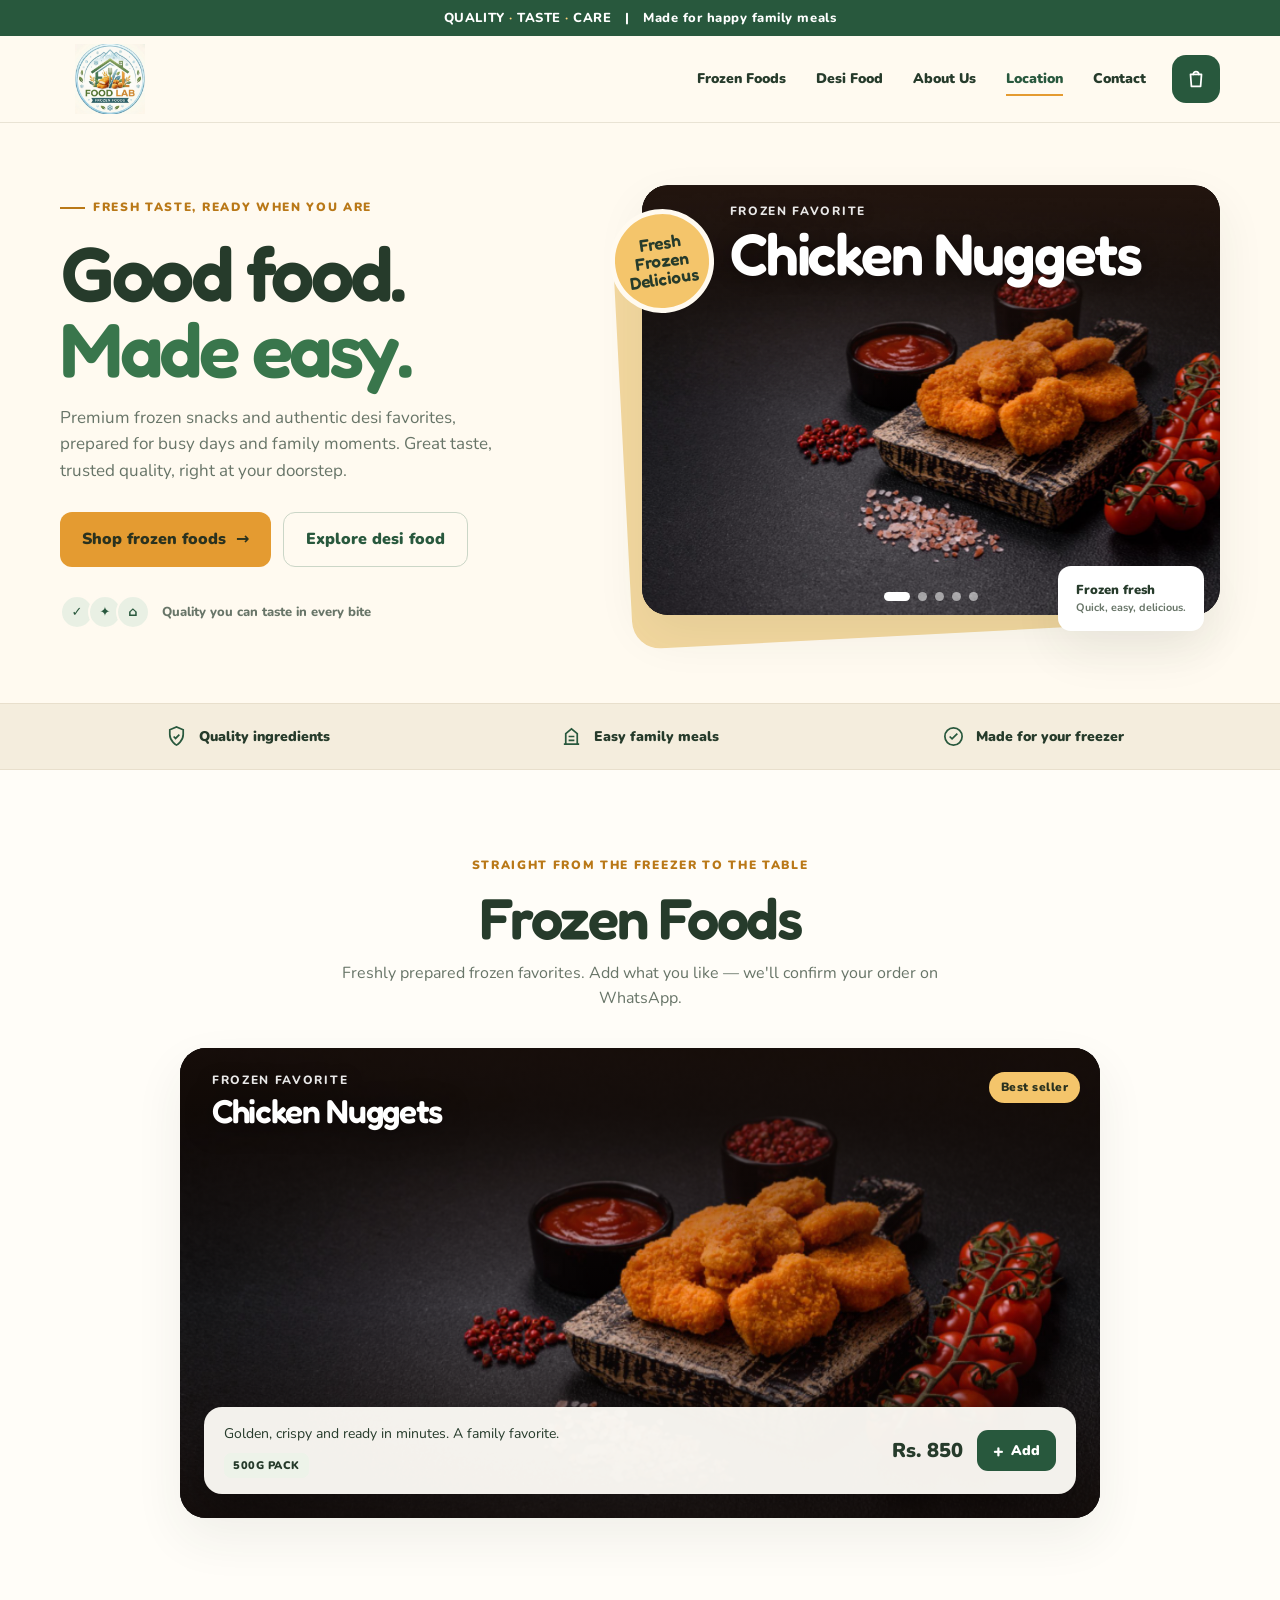
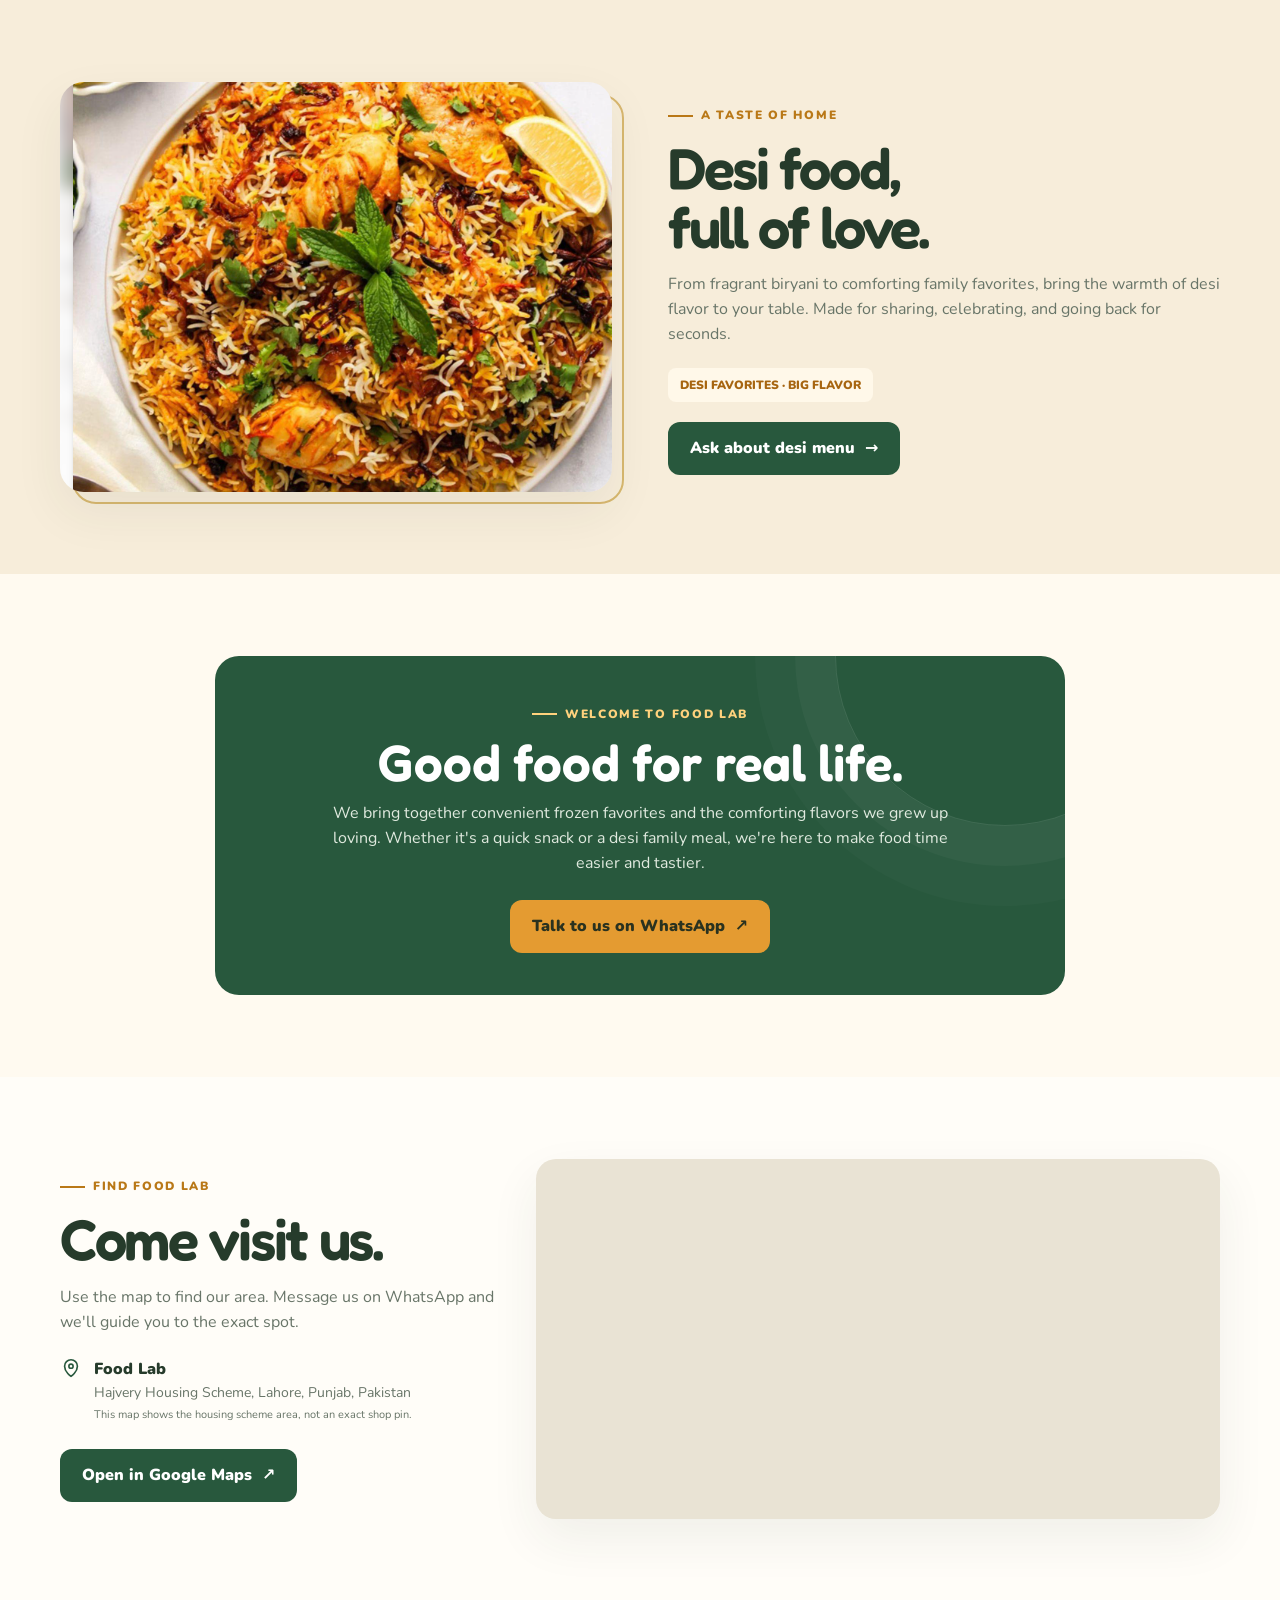
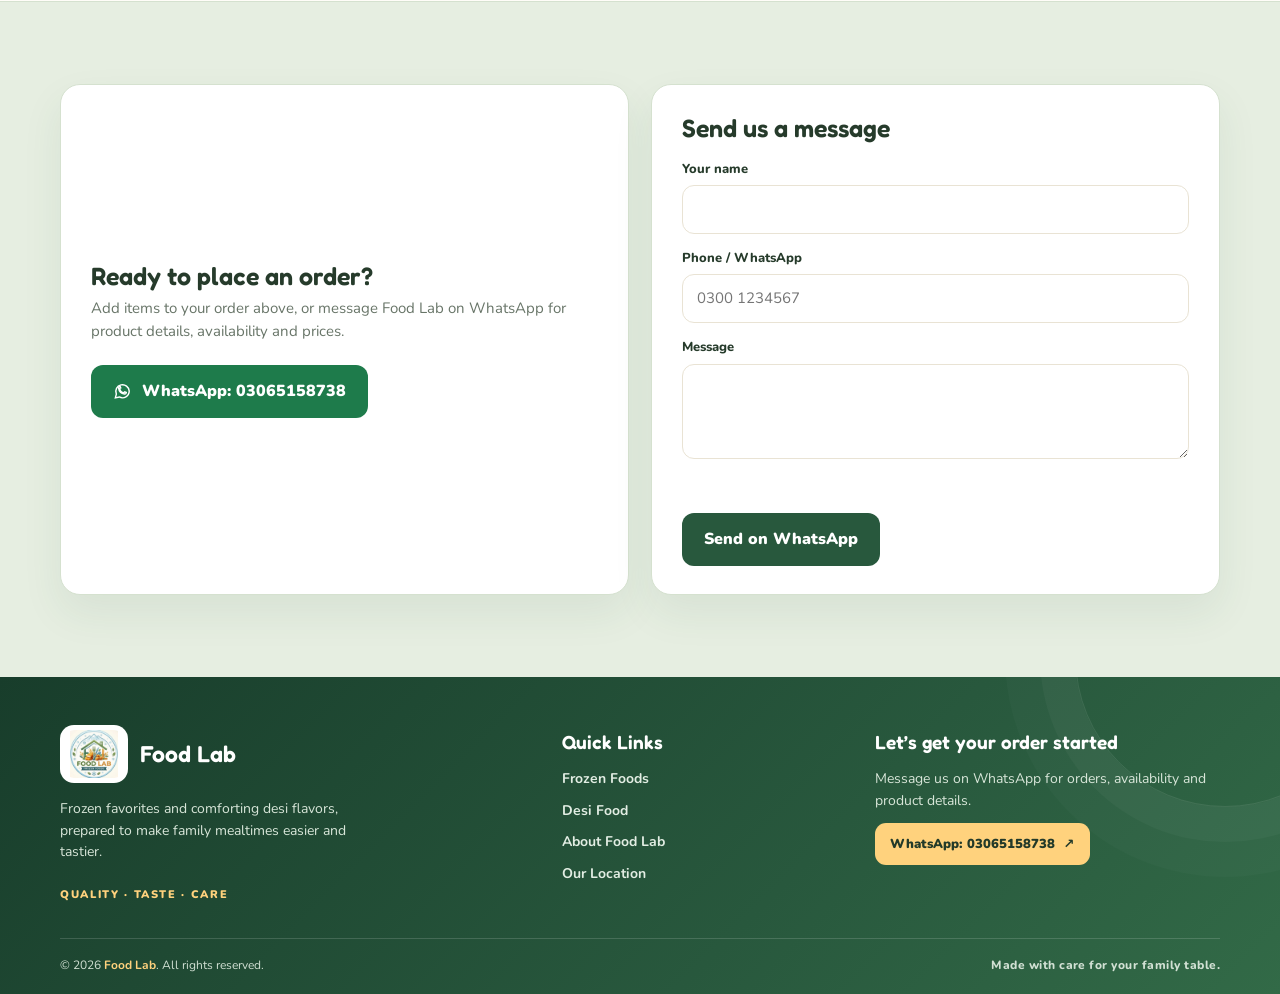
==== commit bea879c9: "Add files via upload" ====
--- a/index.html
+++ b/index.html
@@ -66,7 +66,11 @@
       </div>
     </div>
     <div class="hero-art">
-      <div class="art-frame" id="heroFrame"><img id="heroImg" src="assets/frozen-nuggets.png" alt="Golden crispy chicken nuggets served with dipping sauce" width="808" height="544" fetchpriority="high"></div>
+      <div class="art-frame" id="heroFrame">
+        <!-- slide 1 is static (fast first paint); js/main.js builds slides 2-5 from js/products.js -->
+        <div class="slide is-active"><div class="slide-media"><img id="heroImg" src="assets/frozen-nuggets.png" alt="Golden crispy chicken nuggets served with dipping sauce" width="808" height="544" fetchpriority="high"></div><div class="slide-text"><small>Frozen favorite</small><b>Chicken Nuggets</b></div></div>
+        <div class="show-dots" id="showDots" role="group" aria-label="Choose product"></div>
+      </div>
       <div class="stamp" aria-hidden="true"><span>Fresh<br>Frozen<br>Delicious</span></div>
       <div class="image-caption" data-hero data-d="6">Frozen fresh<small>Quick, easy, delicious.</small></div>
     </div>
--- a/css/style.css
+++ b/css/style.css
@@ -102,10 +102,12 @@
 .mini-icons span { width: 34px; height: 34px; border-radius: 50%; display: grid; place-items: center; background: #e9f0e4; border: 2px solid var(--cream); margin-left: -6px; color: var(--green); }
 .mini-icons span:first-child { margin-left: 0; }
 .hero-art { position: relative; padding: 0 0 20px 20px; }
-.hero-art::before { content: ""; position: absolute; inset: 25px 22px 0 0; border-radius: 28px; background: #f3d89f; transform: rotate(-3deg); }
+.hero-art { --accent: #f3d89f; }
+.hero-art::before { content: ""; position: absolute; inset: 25px 22px 0 0; border-radius: 28px; background: var(--accent); transform: rotate(-3deg); }
 .art-frame { position: relative; z-index: 1; border-radius: 26px; overflow: hidden; background: #1b1b1d; }
 .hero-art::after { content: ""; position: absolute; z-index: 0; inset: 0 0 20px 20px; border-radius: 26px; box-shadow: var(--shadow); }
-.art-frame img { width: 100%; height: 430px; object-fit: cover; transform: scale(1.1); will-change: transform; }
+.art-frame { height: 430px; }
+.art-frame img { width: 100%; height: 100%; object-fit: cover; transform: scale(1.1); will-change: transform; }
 .stamp { position: absolute; z-index: 3; left: -12px; top: 24px; width: 104px; height: 104px; background: var(--orange2); border: 5px solid var(--cream); border-radius: 50%; display: grid; place-items: center; text-align: center; font: 600 17px/1.05 Fredoka, sans-serif; transform: rotate(-8deg); }
 .image-caption { position: absolute; z-index: 3; right: 16px; bottom: 4px; background: #fff; padding: 14px 18px; border-radius: 13px; box-shadow: var(--shadow); font-size: 13px; font-weight: 900; }
 .image-caption small { display: block; font-weight: 700; color: var(--muted); }
@@ -148,6 +150,48 @@
 .skeleton .bar { height: 16px; border-radius: 8px; margin-bottom: 12px; }
 .skeleton .bar.w60 { width: 60%; height: 22px; } .skeleton .bar.w40 { width: 40%; margin-bottom: 0; }
 @keyframes shimmer { to { background-position: -200% 0; } }
+
+/* ---------- product showcase (Canva-style pan transition, 5 products) ---------- */
+.pshow { max-width: 920px; margin: 0 auto; width: 100%; }
+.pstage { position: relative; height: 470px; border-radius: 26px; overflow: hidden; background: #1b1b1d; box-shadow: var(--shadow); isolation: isolate; }
+.ps { position: absolute; inset: 0; overflow: hidden; visibility: hidden; transition: visibility 0s linear 1.05s; }
+.ps.is-active { visibility: visible; z-index: 2; transition: visibility 0s; }
+.ps.is-out { visibility: visible; z-index: 1; transition: visibility 0s; }
+.ps.no-anim, .ps.no-anim * { transition: none !important; }
+.ps-media { position: absolute; inset: 0; opacity: 0; transform: translateX(38%) scale(1.22); filter: blur(10px); transition: transform 1s var(--slide-ease, cubic-bezier(.77,0,.18,1)), filter .8s ease, opacity .55s ease; }
+.ps-media img { width: 100%; height: 100%; object-fit: cover; }
+.ps.is-active .ps-media { opacity: 1; transform: none; filter: none; }
+.ps.is-out .ps-media { opacity: 0; transform: translateX(-38%) scale(1.06); filter: blur(8px); transition: transform 1s var(--slide-ease, cubic-bezier(.77,0,.18,1)), filter .8s ease, opacity .6s ease .35s; }
+.ps::after { content: ""; position: absolute; inset: 0; z-index: 2; pointer-events: none; background: linear-gradient(180deg, #1a0f0acc 0%, #1a0f0a40 38%, transparent 55%, #120b08d9 100%); }
+.ps-title { position: absolute; z-index: 3; left: 32px; right: 32px; top: 26px; color: #fff; text-shadow: 0 3px 26px #0009; opacity: 0; transform: translateX(112%) skewX(-10deg); filter: blur(14px); transition: transform 1s var(--slide-ease, cubic-bezier(.77,0,.18,1)), opacity .35s ease, filter .75s ease; will-change: transform, filter; }
+.ps-title small { display: block; font: 800 12px/1 Nunito, sans-serif; letter-spacing: .14em; text-transform: uppercase; opacity: .9; margin-bottom: 8px; }
+.ps-title b { display: block; font: 600 clamp(1.45rem, 2.6vw, 2.1rem)/1.05 Fredoka, sans-serif; letter-spacing: -.04em; }
+.ps.is-active .ps-title { opacity: 1; transform: none; filter: none; transition-delay: .08s, .08s, .2s; }
+.ps.is-out .ps-title { opacity: 1; transform: translateX(-112%) skewX(10deg); filter: blur(14px); transition: transform 1s var(--slide-ease, cubic-bezier(.77,0,.18,1)), opacity .5s ease .5s, filter .6s ease; }
+.ps-card { position: absolute; z-index: 3; left: 24px; right: 24px; bottom: 24px; display: flex; align-items: center; justify-content: space-between; gap: 18px; background: #fffdf8f2; border-radius: 18px; padding: 16px 20px; box-shadow: 0 16px 40px #0004; opacity: 0; transform: translateY(40px); transition: transform .7s var(--ease-out), opacity .4s ease; }
+.ps.is-active .ps-card { opacity: 1; transform: none; transition-delay: .45s; }
+.ps.is-out .ps-card { opacity: 0; transform: translateY(20px); transition-delay: 0s; }
+.ps-info { min-width: 0; }
+.ps-info p { margin: 0 0 8px; font-size: 14px; color: var(--ink); }
+.ps-info .weight { display: inline-block; background: #edf3e9; color: var(--ink); padding: 4px 9px; border-radius: 7px; font-size: 11px; font-weight: 900; letter-spacing: .05em; text-transform: uppercase; }
+.ps-buy .price { color: var(--ink); }
+.ps-buy { display: flex; align-items: center; gap: 14px; flex-shrink: 0; }
+.ps-badge { position: absolute; z-index: 3; right: 20px; top: 24px; background: var(--orange2); color: #2a321f; padding: 6px 12px; border-radius: 99px; font-size: 12px; font-weight: 900; letter-spacing: .04em; opacity: 0; transition: opacity .5s ease .5s; }
+.ps.is-active .ps-badge { opacity: 1; }
+.pthumbs { display: grid; grid-template-columns: repeat(5, 1fr); gap: 12px; margin-top: 16px; }
+.pthumb { position: relative; padding: 0; border: 2px solid transparent; border-radius: 14px; overflow: hidden; cursor: pointer; background: #efe9da; aspect-ratio: 4 / 3; opacity: .62; transition: opacity .3s, transform .35s var(--ease-out), border-color .3s; }
+.pthumb img { width: 100%; height: 100%; object-fit: cover; }
+.pthumb span { position: absolute; left: 0; right: 0; bottom: 0; padding: 14px 6px 6px; font: 800 11px/1.15 Nunito, sans-serif; color: #fff; text-align: center; background: linear-gradient(transparent, #000b); }
+.pthumb:hover { opacity: 1; transform: translateY(-3px); }
+.pthumb.on { opacity: 1; border-color: var(--orange); }
+@media (max-width: 800px) {
+  .pstage { height: 430px; }
+  .ps-title { left: 20px; right: 20px; top: 20px; } .ps-title b { font-size: 1.5rem; }
+  .ps-card { left: 12px; right: 12px; bottom: 12px; flex-direction: column; align-items: stretch; gap: 10px; padding: 14px; }
+  .ps-buy { justify-content: space-between; }
+  .pthumbs { gap: 8px; } .pthumb span { font-size: 9.5px; padding: 12px 3px 4px; }
+}
+@media (prefers-reduced-motion: reduce) { .ps, .ps-media, .ps-title, .ps-card, .ps-badge { transition: none !important; filter: none !important; } }
 .grid-error { grid-column: 1 / -1; text-align: center; padding: 30px 10px; color: var(--muted); }
 .grid-error .btn { margin-top: 14px; }
 
@@ -184,7 +228,8 @@
 .map-frame { width: 100%; height: 360px; min-height: 320px; border: 0; border-radius: 20px; box-shadow: var(--shadow); background: #e9e3d4; }
 
 /* contact */
-.contact { padding-top: 0; }
+.contact { background: #e6eee1; border-top: 1px solid #d5e1cf; }
+.contact .contact-box, .contact .contact-form { border-color: #d5e1cf; box-shadow: 0 18px 40px #28583d14; }
 .contact-grid { display: grid; grid-template-columns: 1fr 1fr; gap: 22px; align-items: stretch; }
 .contact-box { display: flex; flex-direction: column; justify-content: center; align-items: flex-start; gap: 22px; background: #fff; border: 1px solid var(--line); border-radius: 20px; padding: 30px; box-shadow: var(--shadow); }
 .contact-box h3, .contact-form h3 { font: 600 25px Fredoka, sans-serif; margin: 0 0 6px; }
@@ -260,6 +305,29 @@
 [data-d="4"] { --d: 4; } [data-d="5"] { --d: 5; } [data-d="6"] { --d: 6; }
 [data-i="0"] { --i: 0; } [data-i="1"] { --i: 1; } [data-i="2"] { --i: 2; }
 
+
+/* ---------- hero product showcase (slide transition, 5 products) ---------- */
+.slide { position: absolute; inset: 0; overflow: hidden; visibility: hidden; transform: translateX(100%); transition: transform .95s cubic-bezier(.76, 0, .24, 1); }
+.slide.is-active { visibility: visible; transform: none; z-index: 2; }
+.slide.is-out { visibility: visible; transform: translateX(-100%); z-index: 1; }
+.slide.no-anim, .slide.no-anim * { transition: none !important; }
+.slide-media { position: absolute; inset: 0; transform: translateX(-35%); transition: transform .95s cubic-bezier(.76, 0, .24, 1); }
+.slide.is-active .slide-media { transform: none; }
+.slide.is-out .slide-media { transform: translateX(35%); }
+.slide::after { content: ""; position: absolute; inset: 0; pointer-events: none; background: linear-gradient(180deg, var(--shade, #000a) 0%, transparent 52%); }
+.slide-text { position: absolute; z-index: 2; left: 88px; right: 26px; top: 20px; color: #fff; text-shadow: 0 2px 18px #0006; opacity: 0; transform: translateX(70%); transition: transform .8s cubic-bezier(.76, 0, .24, 1), opacity .5s; }
+.slide.is-active .slide-text { opacity: 1; transform: none; transition-delay: .3s, .3s; }
+.slide.is-out .slide-text { opacity: 0; transform: translateX(-70%); transition-delay: 0s; }
+.slide-text small { display: block; font: 800 12px/1 Nunito, sans-serif; letter-spacing: .14em; text-transform: uppercase; opacity: .9; margin-bottom: 8px; }
+.slide-text b { display: block; font: 600 clamp(2.2rem, 4.6vw, 3.7rem)/1 Fredoka, sans-serif; letter-spacing: -.035em; }
+.slide-text { z-index: 3; }
+.slide::after { z-index: 2; }
+.show-dots { position: absolute; z-index: 5; left: 0; right: 0; bottom: 14px; display: flex; justify-content: center; gap: 8px; }
+.show-dots button { width: 9px; height: 9px; padding: 0; border: 0; border-radius: 9px; background: #fff8; cursor: pointer; transition: width .4s var(--ease-out), background .3s; }
+.show-dots button.on { width: 26px; background: #fff; }
+@media (max-width: 800px) { .slide-text { left: 20px; top: 16px; } .slide-text b { font-size: 2.3rem; } }
+@media (prefers-reduced-motion: reduce) { .slide, .slide-media, .slide-text { transition: none !important; filter: none !important; } }
+
 /* brand curtain (first visit of a session) */
 .curtain { display: none; }
 html.has-curtain .curtain { position: fixed; inset: 0; z-index: 200; display: grid; place-items: center; background: var(--green); transition: transform .9s cubic-bezier(.76, 0, .24, 1); }
@@ -284,7 +352,7 @@
 html.js.is-ready .art-frame { clip-path: inset(0 0 0 0 round 26px); transition: clip-path 1.25s cubic-bezier(.76, 0, .24, 1) .2s; }
 html.js.is-ready .art-frame img { transform: scale(1.1); transition: transform 1.8s var(--ease-out) .2s; }
 html.js.is-ready .hero-art::after { opacity: 1; transition: opacity 1s 1s; }
-html.js.is-ready .hero-art::before { opacity: 1; transform: rotate(-3deg); transition: opacity .8s .1s, transform 1.2s var(--ease-out) .1s; }
+html.js.is-ready .hero-art::before { opacity: 1; transform: rotate(-3deg); transition: opacity .8s .1s, transform 1.2s var(--ease-out) .1s, background-color .9s ease; }
 html.js.is-ready .stamp { opacity: 1; transform: rotate(-8deg) scale(1); transition: opacity .4s 1s, transform .9s var(--ease-spring) 1s; animation: bob 5s ease-in-out 2.2s infinite; }
 @keyframes bob { 0%, 100% { transform: rotate(-8deg) translateY(0); } 50% { transform: rotate(-4deg) translateY(-7px); } }
 /* after the entrance finishes, JS adds .hero-settled so the parallax can drive the image without fighting the transition */
@@ -307,7 +375,7 @@
 @media (max-width: 900px) and (min-width: 651px) { .product-grid > .product { flex-basis: calc((100% - 22px) / 2); } }
 @media (max-width: 800px) {
   .nav { height: 74px; } .links { gap: 16px; } .brand img { width: 80px; }
-  .hero-grid { gap: 30px; } .art-frame img { height: 360px; } .hero h1 { font-size: clamp(3rem, 7vw, 4.3rem); }
+  .hero-grid { gap: 30px; } .art-frame { height: 360px; } .hero h1 { font-size: clamp(3rem, 7vw, 4.3rem); }
   .product-media { height: 200px; } .desi-grid { gap: 30px; } .desi-img img { height: 350px; }
   .footer-main { grid-template-columns: 1fr 1fr; gap: 28px; } .footer-about { grid-column: 1 / -1; }
   .contact-grid { grid-template-columns: 1fr; }
@@ -324,7 +392,7 @@
 @media (max-width: 650px) {
   .wrap { width: calc(100% - 32px); } .topline { font-size: 11px; } .nav { height: 70px; }
   .hero { padding: 34px 0 46px; } .hero-grid, .desi-grid, .location-grid { grid-template-columns: 1fr; gap: 30px; }
-  .hero-art { order: -1; padding-left: 12px; } .art-frame img { height: 300px; }
+  .hero-art { order: -1; padding-left: 12px; } .art-frame { height: 300px; }
   .stamp { width: 85px; height: 85px; font-size: 14px; left: -5px; } .hero h1 { font-size: clamp(3rem, 12vw, 4rem); } .hero p { font-size: 15px; }
   .benefits-row { grid-template-columns: 1fr; gap: 14px; padding: 18px 0; } .benefit { justify-content: flex-start; }
   .section-head { margin-bottom: 26px; } section { padding: 60px 0; }
